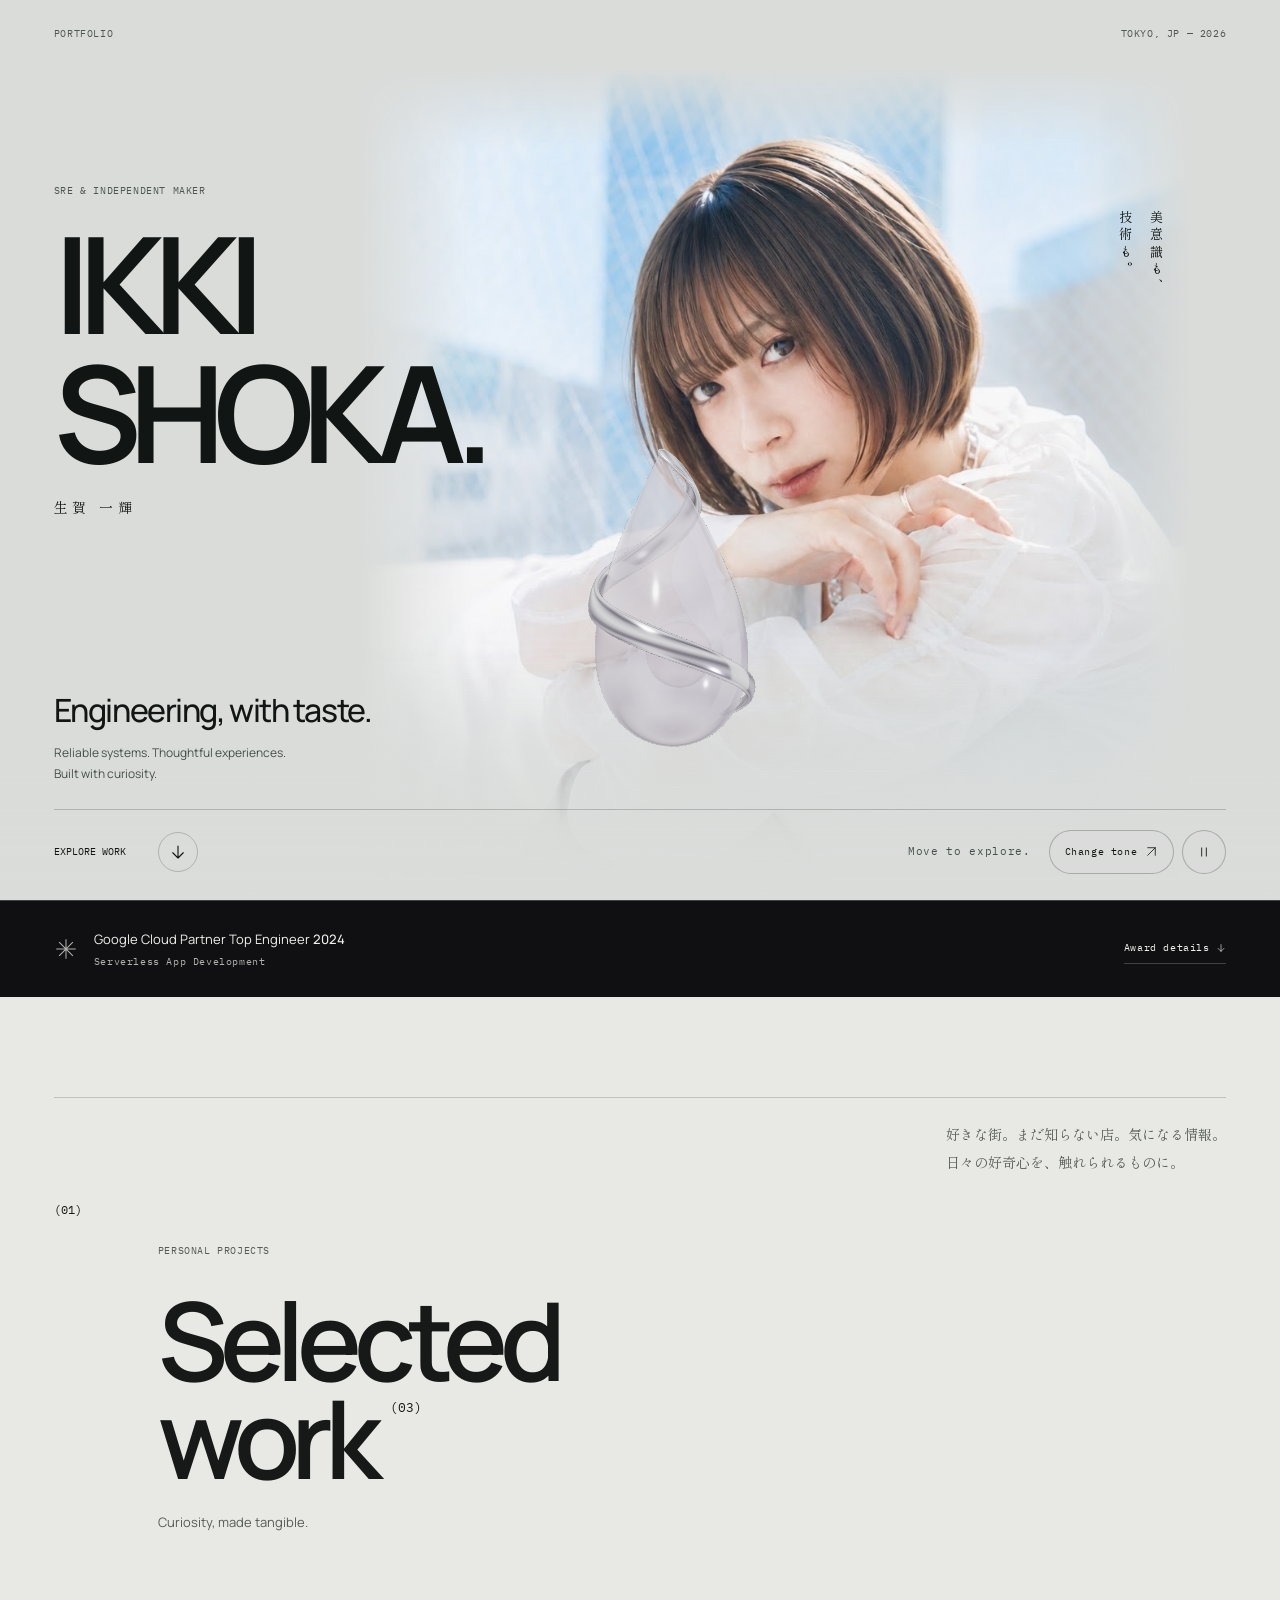
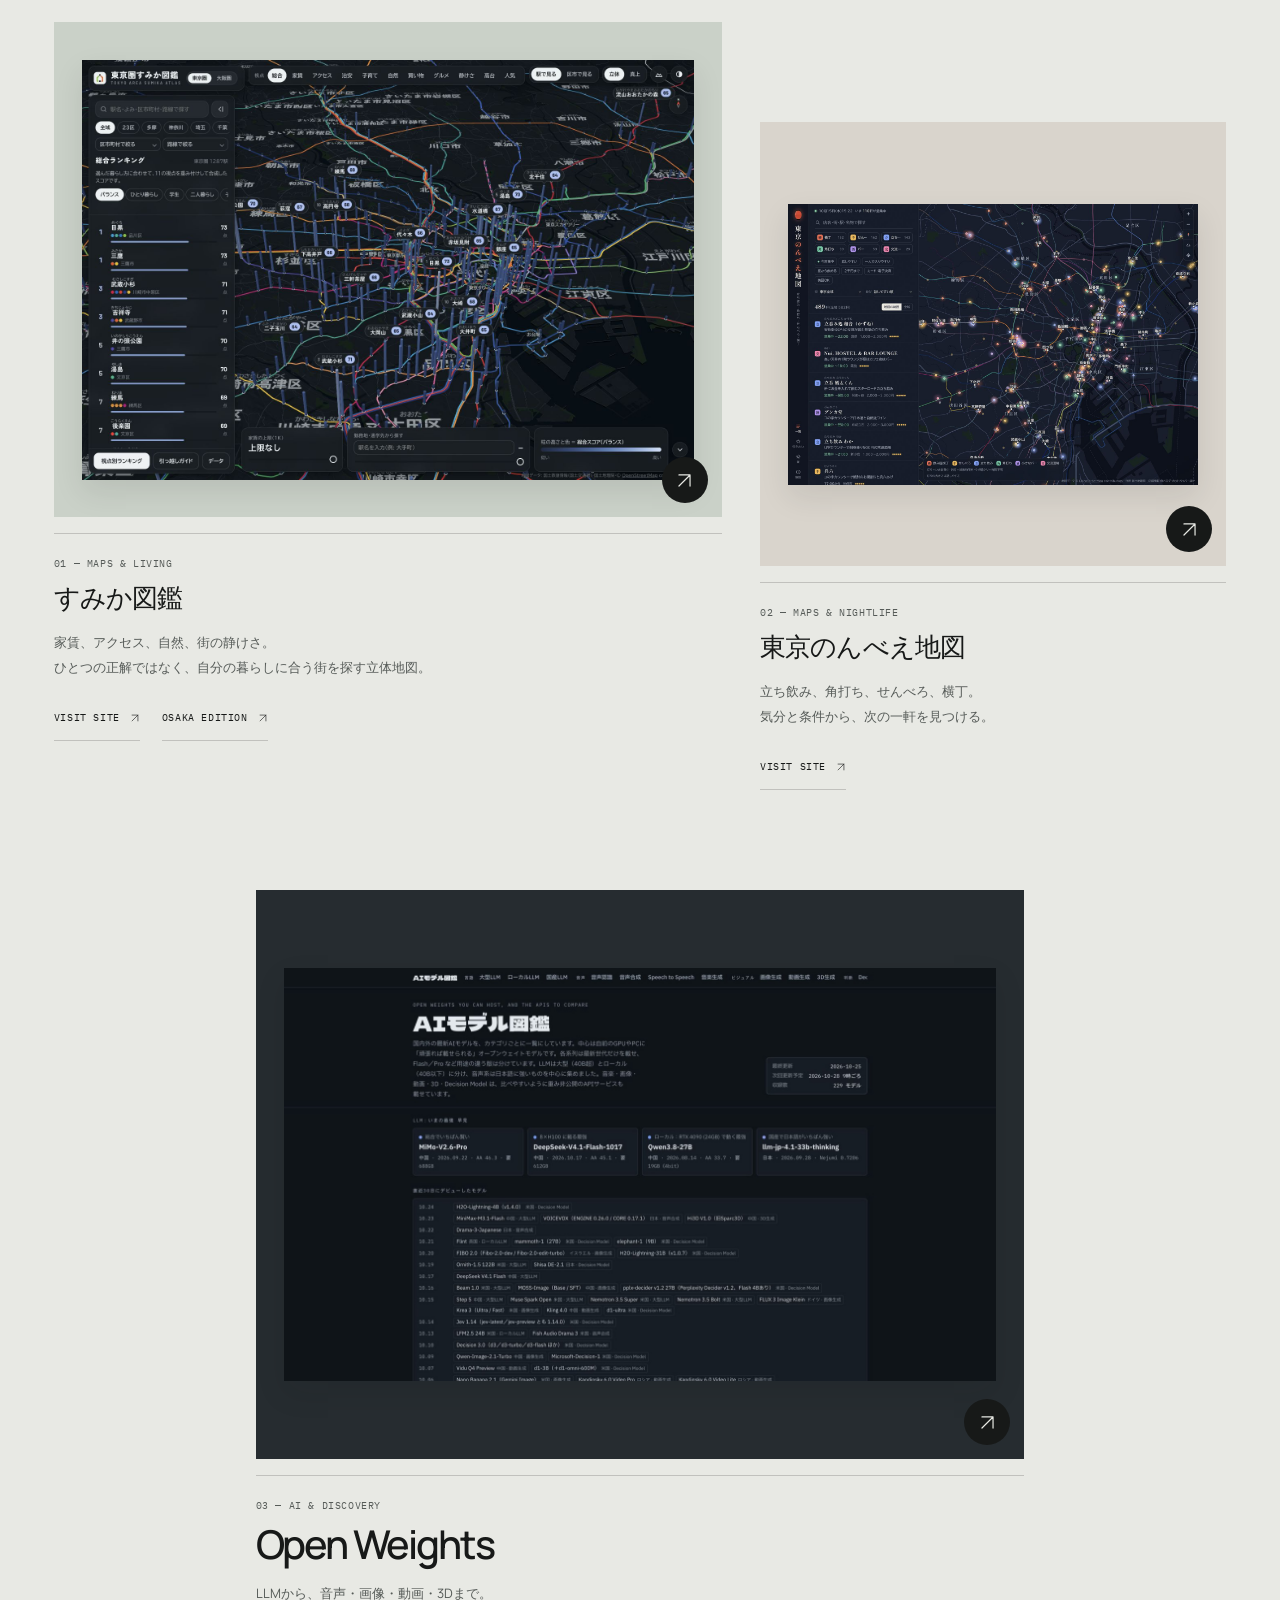
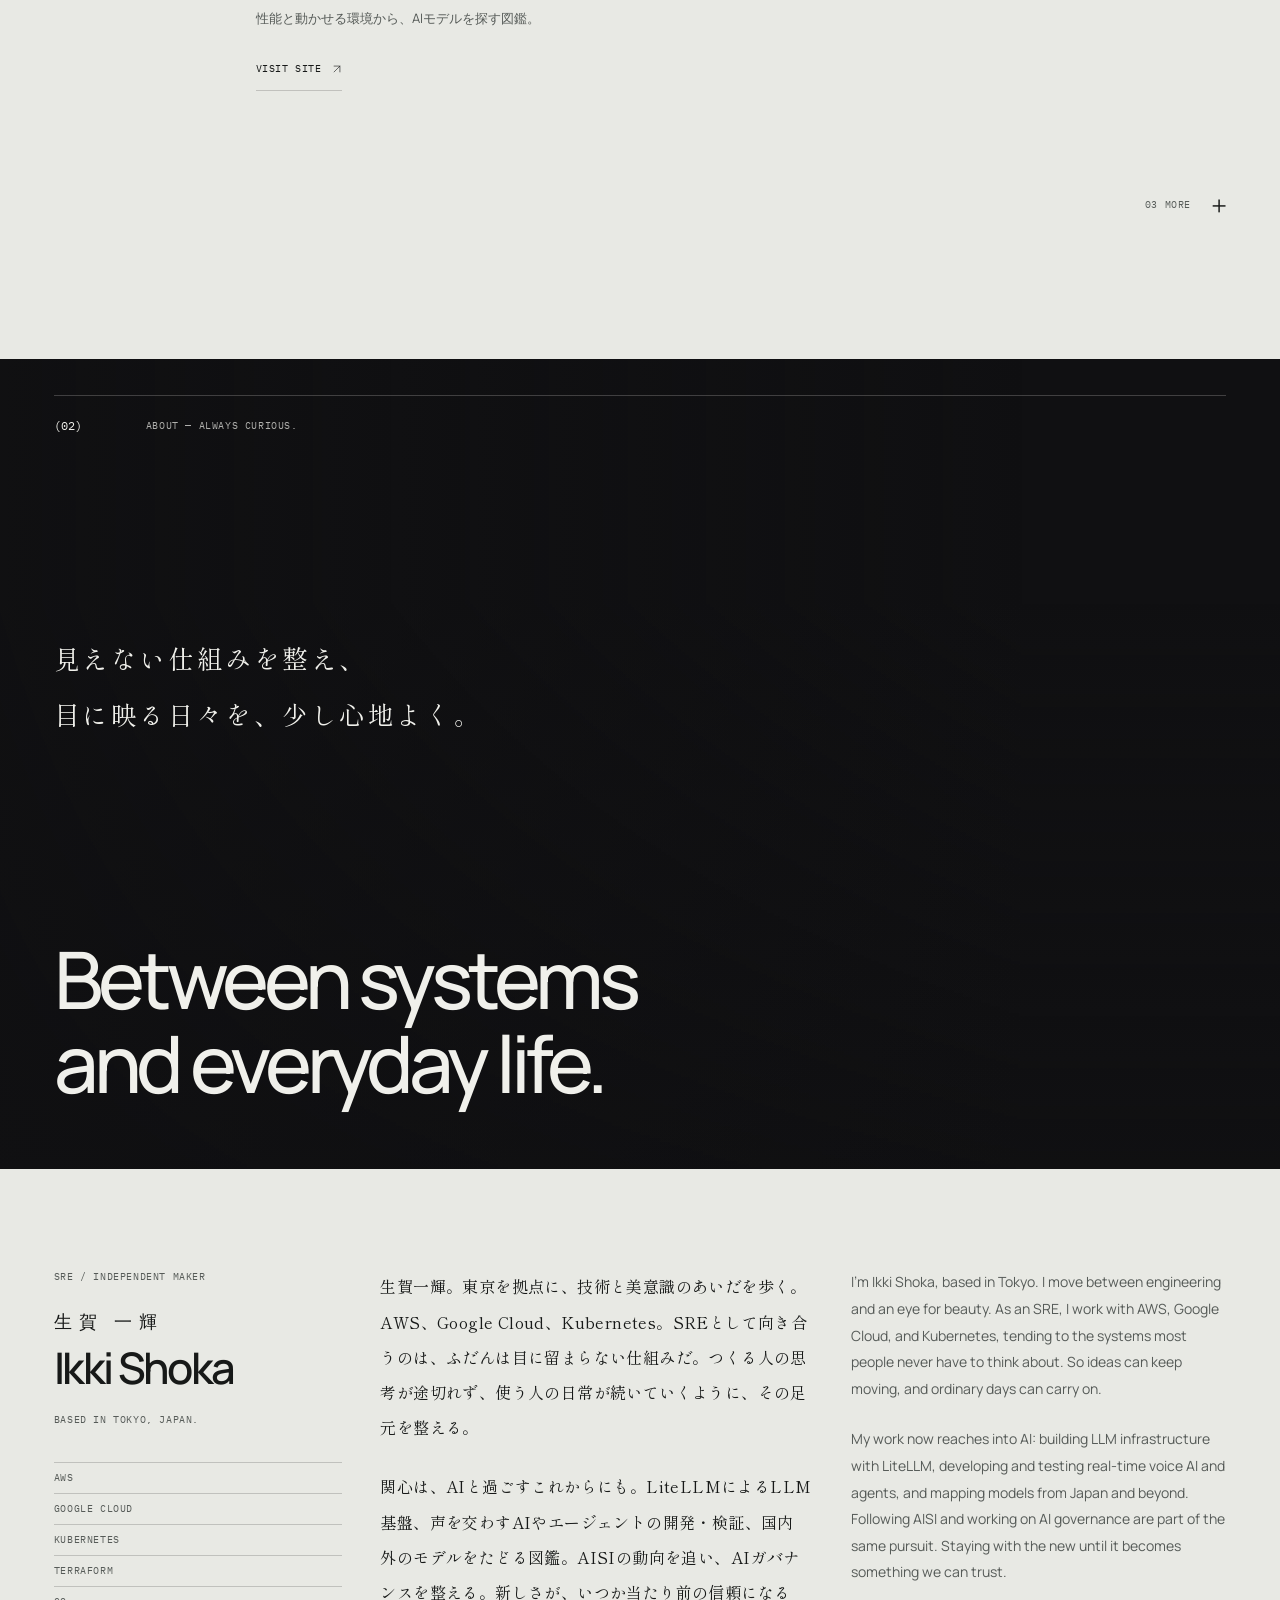
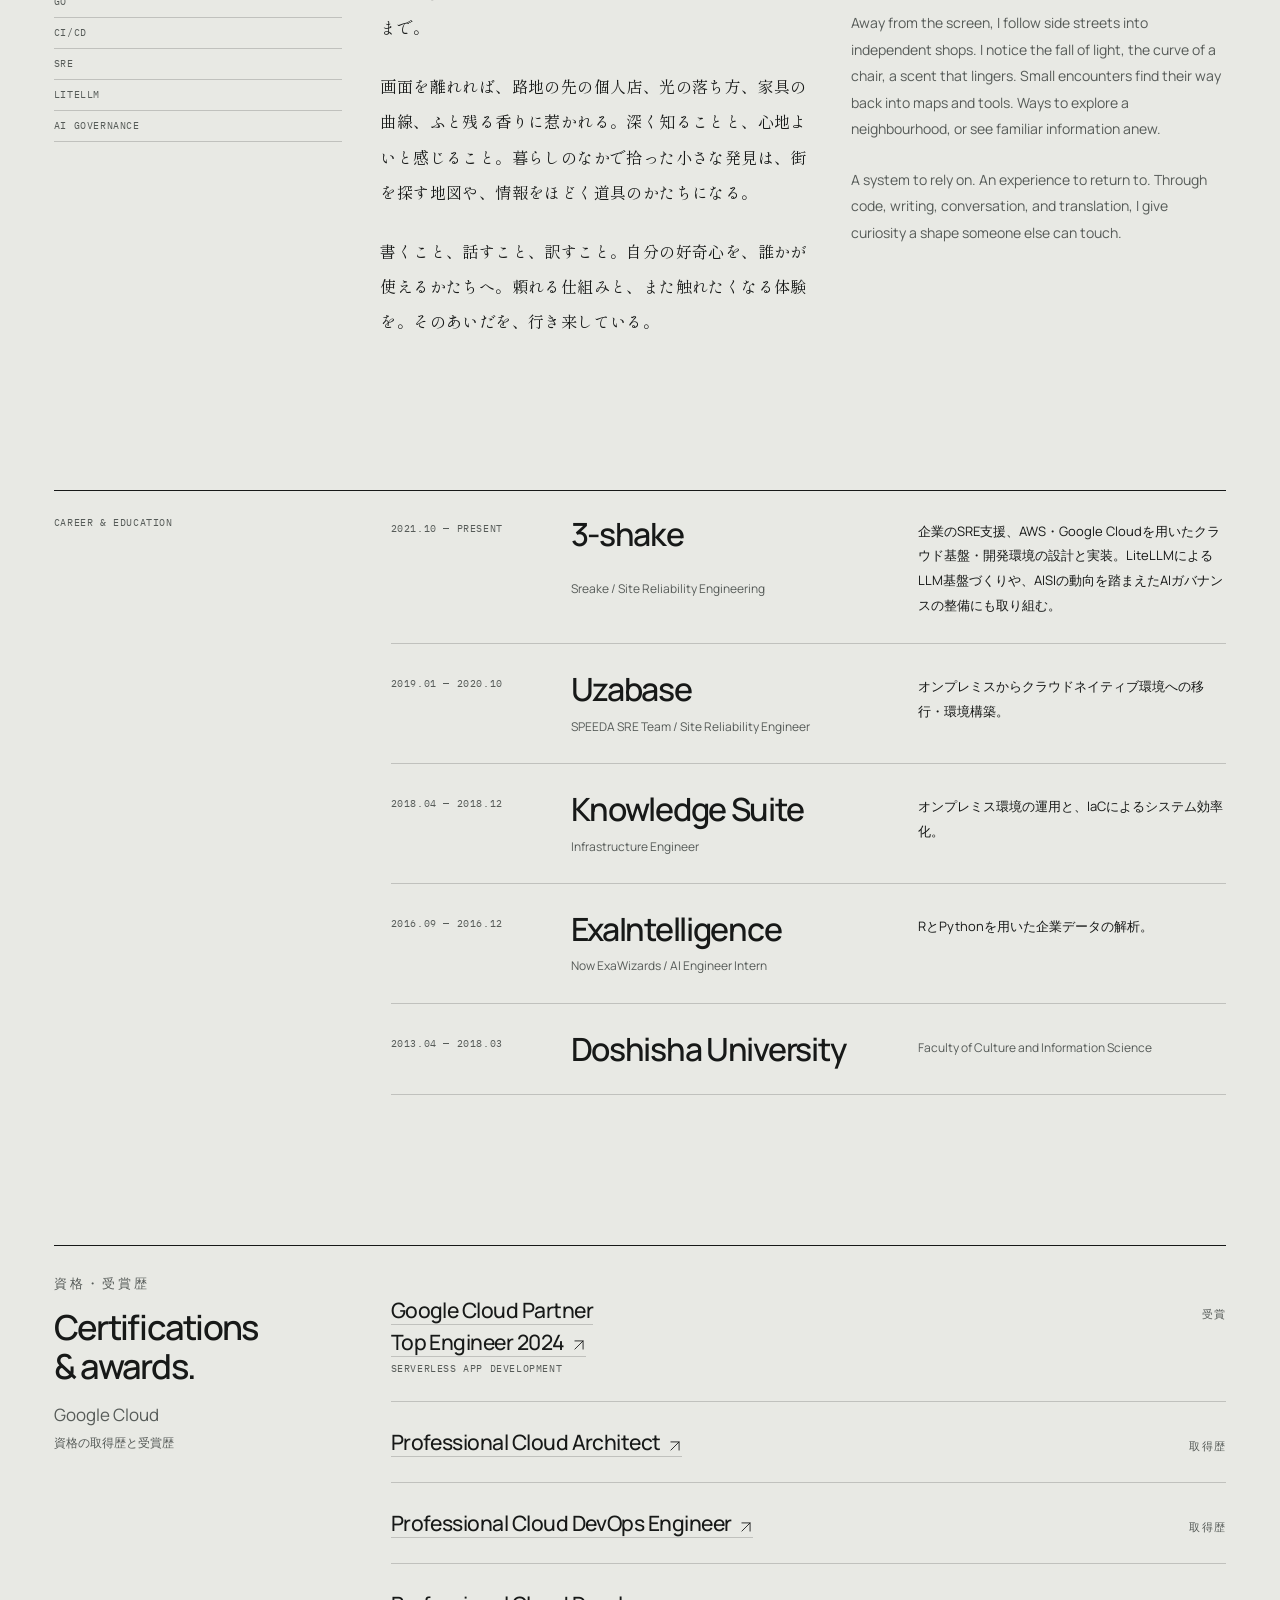
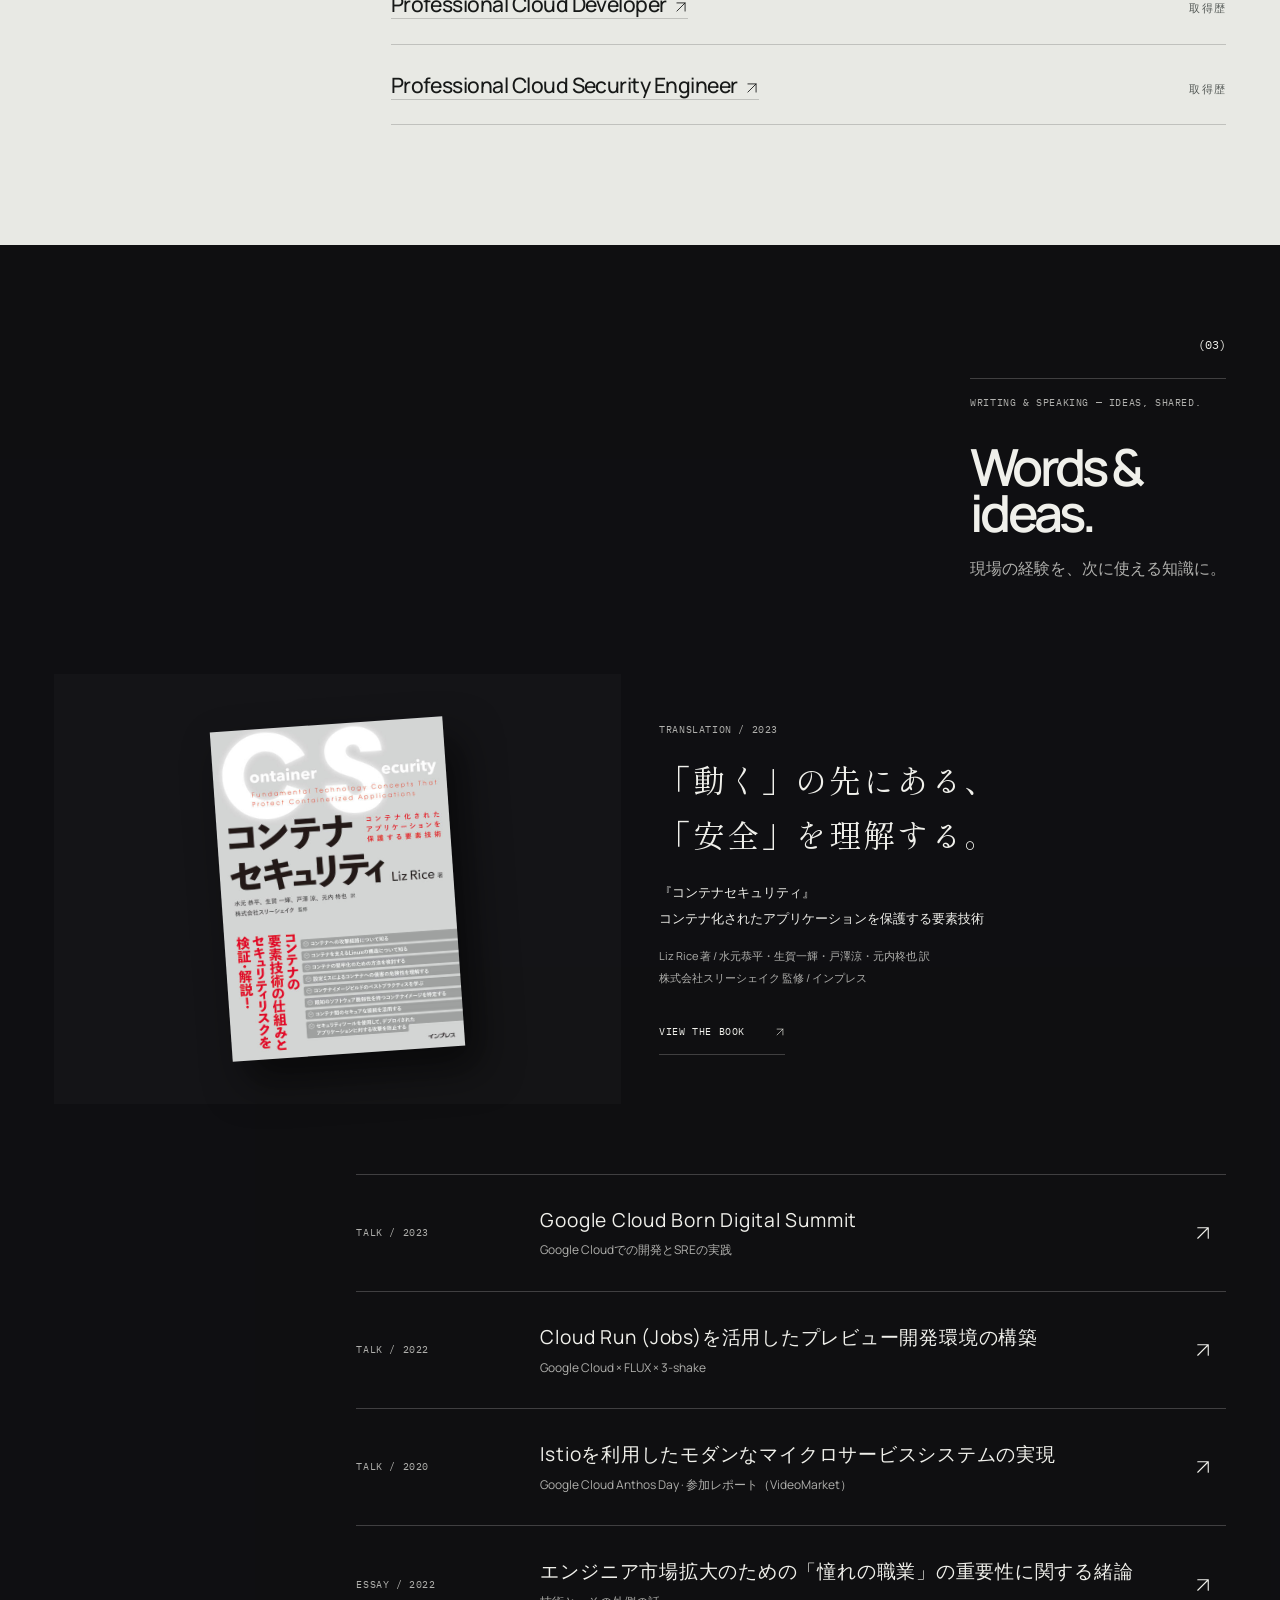
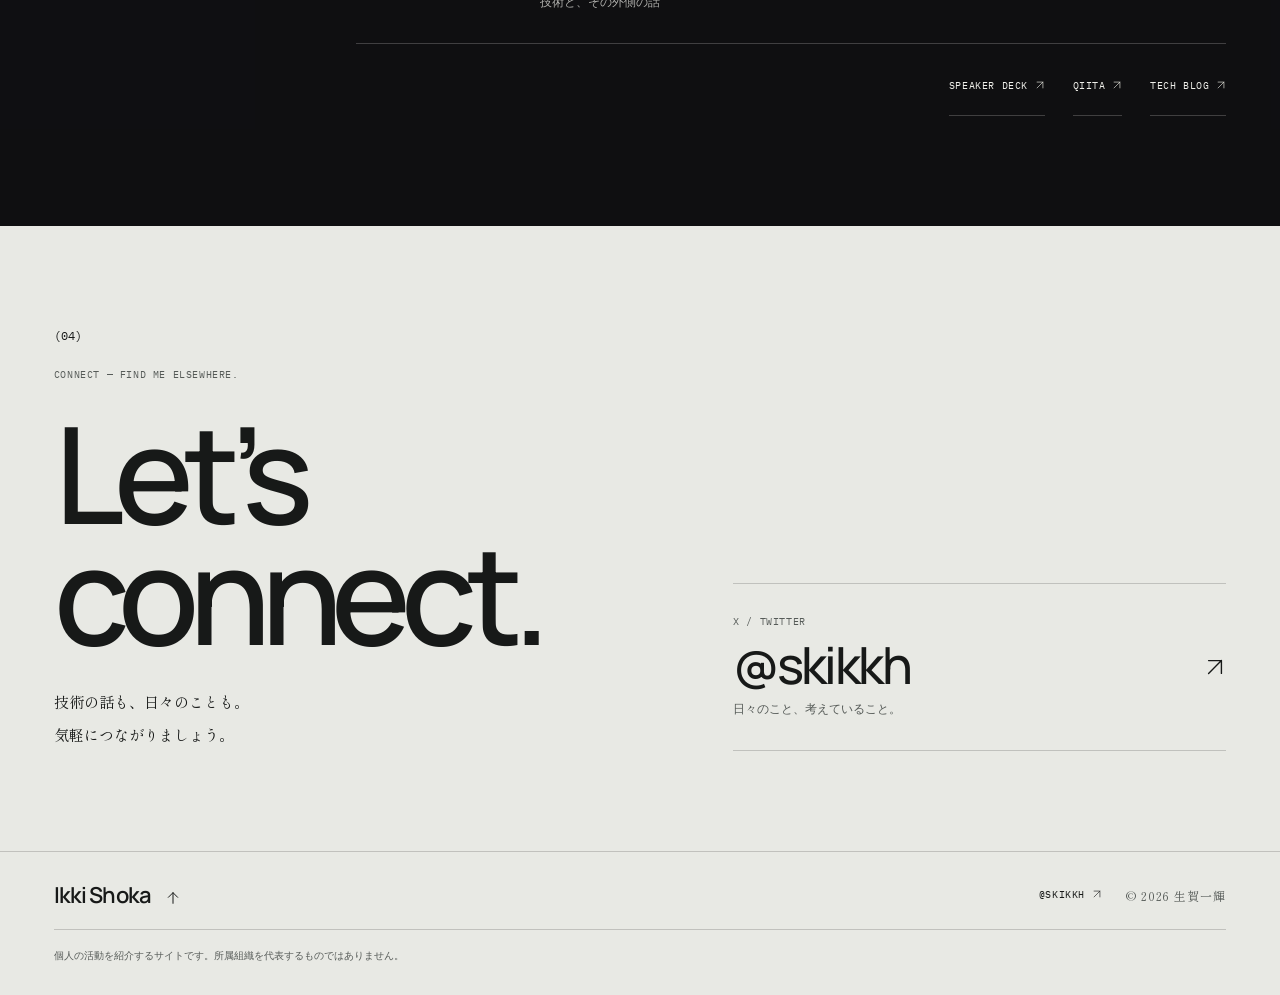
==== index.html @ d127d6c8 "Refine the bilingual profile with more poetic copy" ====
<!doctype html>
<html lang="ja">
<head>
<meta charset="UTF-8"><meta name="viewport" content="width=device-width, initial-scale=1">
<meta name="theme-color" content="#dadcda">
<title>生賀一輝 — Ikki Shoka | SRE・クラウド・個人開発</title>
<meta name="description" content="生賀一輝の個人サイト。SRE・AWS・Google Cloud・Kubernetesを軸に、クラウド・AI基盤と使い続けられる仕組みをつくる。経歴、個人開発、登壇、翻訳・執筆を紹介。">
<link rel="canonical" href="https://skikkh.github.io/">
<meta property="og:type" content="website"><meta property="og:locale" content="ja_JP"><meta property="og:title" content="生賀一輝 — Ikki Shoka"><meta property="og:description" content="美意識も、技術も。生賀一輝の仕事と個人開発。"><meta property="og:url" content="https://skikkh.github.io/"><meta property="og:image" content="https://skikkh.github.io/assets/og.jpg"><meta name="twitter:card" content="summary_large_image">
<link rel="icon" type="image/svg+xml" href="/favicon.svg">
  <script type="module" crossorigin src="/assets/main-vV7oz1KB.js"></script>
  <link rel="modulepreload" crossorigin href="/assets/modulepreload-polyfill-P2Xu9kJm.js">
  <link rel="stylesheet" crossorigin href="/assets/main-BHblGu9i.css">
</head>
<body id="top">
<div class="sculpture" id="sculpture" aria-hidden="true">
<div id="back-art"></div>
</div>
<div class="scroll-progress" aria-hidden="true"></div>
<a class="skip" href="#main">本文へ移動</a>
<main id="main">
<section class="hero" aria-labelledby="hero-title">
<picture class="hero-portrait"><img src="/assets/portrait-photo-20261101.jpg" alt="白い服をまとい、腕に顔を寄せた人物のポートレート" width="1024" height="1024" fetchpriority="high"></picture>
<div class="hero-art" id="hero-art" aria-hidden="true"></div>
<div class="hero-meta label" lang="en"><span>Portfolio</span><span>Tokyo, JP — 2026</span></div>
<div class="hero-name">
<p class="hero-role label" lang="en">SRE &amp; independent maker</p>
<h1 id="hero-title" lang="en"><span>Ikki</span><span>Shoka<span class="name-dot">.</span></span></h1>
<p class="hero-jpname">生賀 一輝</p>
</div>
<p class="hero-verse">美意識も、<br>技術も。</p>
<div class="hero-copy"><p class="hero-statement" lang="en">Engineering, with taste.</p><p class="intro" lang="en">Reliable systems. Thoughtful experiences.<br>Built with curiosity.</p></div>
<div class="hero-foot">
<a class="round-link label" href="#work"><span lang="en">Explore work</span><span class="round-arrow" aria-hidden="true"><svg class="ui-icon icon-down" viewBox="0 0 24 24" fill="none" stroke="currentColor" stroke-width="1.5" stroke-linecap="round" stroke-linejoin="round" aria-hidden="true" focusable="false"><path d="M12 4v16M5 13l7 7 7-7"/></svg></span></a>
<div class="scene-controls" lang="en"><span class="scene-hint" id="scene-hint">Move to explore.</span><div><button id="material" type="button" aria-pressed="false" disabled><span data-material-label>Change tone</span> <span aria-hidden="true"><svg class="ui-icon icon-external" viewBox="0 0 24 24" fill="none" stroke="currentColor" stroke-width="1.5" stroke-linecap="round" stroke-linejoin="round" aria-hidden="true" focusable="false"><path d="M5 19 19 5M5 5h14v14"/></svg></span></button><button id="motion" type="button" aria-label="Pause animation" aria-pressed="false" disabled><svg class="ui-icon icon-pause" viewBox="0 0 24 24" fill="none" stroke="currentColor" stroke-width="1.5" stroke-linecap="round" stroke-linejoin="round" aria-hidden="true" focusable="false"><path d="M8 5v14M16 5v14"/></svg><svg class="ui-icon icon-play" viewBox="0 0 24 24" fill="none" stroke="currentColor" stroke-width="1.5" stroke-linecap="round" stroke-linejoin="round" aria-hidden="true" focusable="false"><path d="m8 5 11 7-11 7Z"/></svg></button></div></div>
</div>
</section>
<div class="credential hero-award"><svg class="credential-mark" viewBox="0 0 32 32" fill="none" stroke="currentColor" stroke-width="1.4" aria-hidden="true" focusable="false"><path d="M16 3v26M3 16h26M6.8 6.8l18.4 18.4M6.8 25.2 25.2 6.8"/></svg><span class="credential-copy" lang="en"><span>Google Cloud Partner Top Engineer <strong>2024</strong></span><small>Serverless App Development</small></span><a href="#certifications" aria-label="資格・受賞歴へ移動" lang="en">Award details <span aria-hidden="true"><svg class="ui-icon icon-down" viewBox="0 0 24 24" fill="none" stroke="currentColor" stroke-width="1.5" stroke-linecap="round" stroke-linejoin="round" aria-hidden="true" focusable="false"><path d="M12 4v16M5 13l7 7 7-7"/></svg></span></a></div>
<section class="work" id="work" aria-labelledby="work-title">
<header class="chapter section-heading">
<p class="chapter-no" lang="en" aria-hidden="true">01</p>
<div class="chapter-title"><p class="label" lang="en">Personal projects</p><h2 id="work-title" lang="en">Selected<br>work<span class="heading-count">(03)</span></h2><p class="chapter-en" lang="en">Curiosity, made tangible.</p></div>
<p class="chapter-jp">好きな街。まだ知らない店。気になる情報。<br>日々の好奇心を、触れられるものに。</p>
</header>
<div class="work-collection work-selected">
<article class="project project-main">
<a class="project-visual sumika" href="https://skikkh.github.io/tokyo-sumika/" target="_blank" rel="noopener noreferrer" aria-label="東京圏すみか図鑑を開く（新しいタブ）"><img src="/assets/sumika.jpg" alt="東京圏すみか図鑑の実画面。駅ごとの特徴を立体地図とランキングで表示" width="1506" height="1034" loading="lazy"><span class="visit-circle" aria-hidden="true"><svg class="ui-icon icon-external" viewBox="0 0 24 24" fill="none" stroke="currentColor" stroke-width="1.5" stroke-linecap="round" stroke-linejoin="round" aria-hidden="true" focusable="false"><path d="M5 19 19 5M5 5h14v14"/></svg></span></a>
<div class="project-info"><p class="project-number label" lang="en">01 — Maps &amp; living</p><h3>すみか図鑑</h3><p>家賃、アクセス、自然、街の静けさ。<br>ひとつの正解ではなく、自分の暮らしに合う街を探す立体地図。</p><div class="project-links label" lang="en"><a href="https://skikkh.github.io/tokyo-sumika/" target="_blank" rel="noopener noreferrer" aria-label="東京圏すみか図鑑を開く（新しいタブ）">Visit site <svg class="ui-icon icon-external" viewBox="0 0 24 24" fill="none" stroke="currentColor" stroke-width="1.5" stroke-linecap="round" stroke-linejoin="round" aria-hidden="true" focusable="false"><path d="M5 19 19 5M5 5h14v14"/></svg></a><a href="https://skikkh.github.io/tokyo-sumika/osaka/" target="_blank" rel="noopener noreferrer" aria-label="大阪圏すみか図鑑を開く（新しいタブ）">Osaka edition <svg class="ui-icon icon-external" viewBox="0 0 24 24" fill="none" stroke="currentColor" stroke-width="1.5" stroke-linecap="round" stroke-linejoin="round" aria-hidden="true" focusable="false"><path d="M5 19 19 5M5 5h14v14"/></svg></a></div></div>
</article>
<article class="project project-nonbei"><a class="project-visual nonbei" href="https://skikkh.github.io/nonbei/" target="_blank" rel="noopener noreferrer" aria-label="東京のんべえ地図を開く（新しいタブ）"><img src="/assets/nonbei.jpg" alt="東京のんべえ地図の実画面。立ち飲みや横丁を地図から探索" width="1506" height="1034" loading="lazy"><span class="visit-circle" aria-hidden="true"><svg class="ui-icon icon-external" viewBox="0 0 24 24" fill="none" stroke="currentColor" stroke-width="1.5" stroke-linecap="round" stroke-linejoin="round" aria-hidden="true" focusable="false"><path d="M5 19 19 5M5 5h14v14"/></svg></span></a><div class="project-info"><p class="project-number label" lang="en">02 — Maps &amp; nightlife</p><h3>東京のんべえ地図</h3><p>立ち飲み、角打ち、せんべろ、横丁。<br>気分と条件から、次の一軒を見つける。</p><div class="project-links label" lang="en"><a href="https://skikkh.github.io/nonbei/" target="_blank" rel="noopener noreferrer" aria-label="東京のんべえ地図を開く（新しいタブ）">Visit site <svg class="ui-icon icon-external" viewBox="0 0 24 24" fill="none" stroke="currentColor" stroke-width="1.5" stroke-linecap="round" stroke-linejoin="round" aria-hidden="true" focusable="false"><path d="M5 19 19 5M5 5h14v14"/></svg></a></div></div></article>
<article class="project project-open-weights" id="work-open-weights">
<a class="project-visual" href="https://skikkh.github.io/open-weights/" target="_blank" rel="noopener noreferrer" aria-label="Open Weightsを開く（新しいタブ）"><img src="/assets/open-weights.jpg" alt="AIモデル図鑑の実画面。用途別のモデルと動作環境を比較" width="1440" height="834" loading="lazy" decoding="async"><span class="visit-circle" aria-hidden="true"><svg class="ui-icon icon-external" viewBox="0 0 24 24" fill="none" stroke="currentColor" stroke-width="1.5" stroke-linecap="round" stroke-linejoin="round" aria-hidden="true" focusable="false"><path d="M5 19 19 5M5 5h14v14"/></svg></span></a>
<div class="project-info"><p class="project-number label" lang="en">03 — AI &amp; discovery</p><h3 lang="en">Open Weights</h3><p>LLMから、音声・画像・動画・3Dまで。<br>性能と動かせる環境から、AIモデルを探す図鑑。</p><div class="project-links label" lang="en"><a href="https://skikkh.github.io/open-weights/" target="_blank" rel="noopener noreferrer" aria-label="Open Weightsを開く（新しいタブ）">Visit site <svg class="ui-icon icon-external" viewBox="0 0 24 24" fill="none" stroke="currentColor" stroke-width="1.5" stroke-linecap="round" stroke-linejoin="round" aria-hidden="true" focusable="false"><path d="M5 19 19 5M5 5h14v14"/></svg></a></div></div>
</article>
</div>
<details class="work-more"><summary lang="en" aria-label="ほかの作品3件"><span class="label">03 more</span><span class="work-more-icon" aria-hidden="true">+</span></summary><div class="work-collection work-archive">
<article class="project project-security"><a class="project-visual security" href="https://skikkh.github.io/jp-security-announcement/" target="_blank" rel="noopener noreferrer" aria-label="情報漏えい対策ガイドを開く（新しいタブ）"><img src="/assets/security.jpg" alt="国内のセキュリティ公表情報を整理したサイトの実画面" width="1506" height="1034" loading="lazy"><span class="visit-circle" aria-hidden="true"><svg class="ui-icon icon-external" viewBox="0 0 24 24" fill="none" stroke="currentColor" stroke-width="1.5" stroke-linecap="round" stroke-linejoin="round" aria-hidden="true" focusable="false"><path d="M5 19 19 5M5 5h14v14"/></svg></span></a><div class="project-info"><p class="project-number label" lang="en">04 — Information &amp; security</p><h3>情報漏えい対策ガイド</h3><p>企業の公表情報をたどり、状況を整理する。<br>自分に関係する情報と、次の行動の手がかりを。</p><div class="project-links label" lang="en"><a href="https://skikkh.github.io/jp-security-announcement/" target="_blank" rel="noopener noreferrer" aria-label="情報漏えい対策ガイドを開く（新しいタブ）">Visit site <svg class="ui-icon icon-external" viewBox="0 0 24 24" fill="none" stroke="currentColor" stroke-width="1.5" stroke-linecap="round" stroke-linejoin="round" aria-hidden="true" focusable="false"><path d="M5 19 19 5M5 5h14v14"/></svg></a></div></div></article>
<article class="project project-profia" id="work-profia">
<a class="project-visual" href="https://profia.jp/" target="_blank" rel="noopener noreferrer" aria-label="Profiaを開く（新しいタブ）"><img src="/assets/profia.jpg" alt="Profiaの実画面。AIプロフィール写真の比較イメージとサービス紹介" width="1440" height="790" loading="lazy" decoding="async"><span class="visit-circle" aria-hidden="true"><svg class="ui-icon icon-external" viewBox="0 0 24 24" fill="none" stroke="currentColor" stroke-width="1.5" stroke-linecap="round" stroke-linejoin="round" aria-hidden="true" focusable="false"><path d="M5 19 19 5M5 5h14v14"/></svg></span></a>
<div class="project-info"><p class="project-number label" lang="en">05 — AI &amp; portraiture</p><h3 lang="en">Profia</h3><p>自撮りから、仕事のためのプロフィール写真へ。<br>用途に合わせた光と構図で、自分を伝える一枚を。</p><div class="project-links label" lang="en"><a href="https://profia.jp/" target="_blank" rel="noopener noreferrer" aria-label="Profiaを開く（新しいタブ）">Visit site <svg class="ui-icon icon-external" viewBox="0 0 24 24" fill="none" stroke="currentColor" stroke-width="1.5" stroke-linecap="round" stroke-linejoin="round" aria-hidden="true" focusable="false"><path d="M5 19 19 5M5 5h14v14"/></svg></a></div></div>
</article>
<article class="project project-kikkake" id="work-kikkake">
<a class="project-visual" href="https://kikkake.app/" target="_blank" rel="noopener noreferrer" aria-label="Kikkakeを開く（新しいタブ）"><img src="/assets/kikkake.jpg" alt="Kikkakeの実画面。自撮りと自然な他撮り風の写真サンプル" width="1440" height="790" loading="lazy" decoding="async"><span class="visit-circle" aria-hidden="true"><svg class="ui-icon icon-external" viewBox="0 0 24 24" fill="none" stroke="currentColor" stroke-width="1.5" stroke-linecap="round" stroke-linejoin="round" aria-hidden="true" focusable="false"><path d="M5 19 19 5M5 5h14v14"/></svg></span></a>
<div class="project-info"><p class="project-number label" lang="en">06 — AI &amp; connection</p><h3 lang="en">Kikkake</h3><p>マッチング・婚活のための、自然なプロフィール写真。<br>本人らしさを大切に、出会いのきっかけをつくる。</p><div class="project-links label" lang="en"><a href="https://kikkake.app/" target="_blank" rel="noopener noreferrer" aria-label="Kikkakeを開く（新しいタブ）">Visit site <svg class="ui-icon icon-external" viewBox="0 0 24 24" fill="none" stroke="currentColor" stroke-width="1.5" stroke-linecap="round" stroke-linejoin="round" aria-hidden="true" focusable="false"><path d="M5 19 19 5M5 5h14v14"/></svg></a></div></div>
</article>
</div></details>
</section>
<section class="about" id="about" aria-labelledby="about-title">
<header class="about-opening">
<div class="chapter-mark"><p class="chapter-no" lang="en" aria-hidden="true">02</p><p class="label" lang="en">About — Always curious.</p></div>
<h2 id="about-title" lang="en">Between systems<br>and everyday life.</h2>
<p class="about-lead">見えない仕組みを整え、<br>目に映る日々を、少し心地よく。</p>
</header>
<div class="about-sheet">
<div class="about-grid">
<div class="about-signature">
<p class="profile-eyebrow label" lang="en">SRE / Independent maker</p>
<div class="nameplate"><strong>生賀 一輝</strong><span lang="en">Ikki Shoka</span></div>
<p class="about-caption label" lang="en">Based in Tokyo, Japan.</p>
<ul class="expertise label" lang="en"><li>AWS</li><li>Google Cloud</li><li>Kubernetes</li><li>Terraform</li><li>Go</li><li>CI/CD</li><li>SRE</li><li>LiteLLM</li><li>AI Governance</li></ul>
</div>
<div class="profile-jp" lang="ja"><p>生賀一輝。東京を拠点に、技術と美意識のあいだを歩く。AWS、Google Cloud、Kubernetes。SREとして向き合うのは、ふだんは目に留まらない仕組みだ。つくる人の思考が途切れず、使う人の日常が続いていくように、その足元を整える。</p><p>関心は、AIと過ごすこれからにも。LiteLLMによるLLM基盤、声を交わすAIやエージェントの開発・検証、国内外のモデルをたどる図鑑。AISIの動向を追い、AIガバナンスを整える。新しさが、いつか当たり前の信頼になるまで。</p><p>画面を離れれば、路地の先の個人店、光の落ち方、家具の曲線、ふと残る香りに惹かれる。深く知ることと、心地よいと感じること。暮らしのなかで拾った小さな発見は、街を探す地図や、情報をほどく道具のかたちになる。</p><p>書くこと、話すこと、訳すこと。自分の好奇心を、誰かが使えるかたちへ。頼れる仕組みと、また触れたくなる体験を。そのあいだを、行き来している。</p></div>
<div class="profile-en" lang="en"><p>I’m Ikki Shoka, based in Tokyo. I move between engineering and an eye for beauty. As an SRE, I work with AWS, Google Cloud, and Kubernetes, tending to the systems most people never have to think about. So ideas can keep moving, and ordinary days can carry on.</p><p>My work now reaches into AI: building LLM infrastructure with LiteLLM, developing and testing real-time voice AI and agents, and mapping models from Japan and beyond. Following AISI and working on AI governance are part of the same pursuit. Staying with the new until it becomes something we can trust.</p><p>Away from the screen, I follow side streets into independent shops. I notice the fall of light, the curve of a chair, a scent that lingers. Small encounters find their way back into maps and tools. Ways to explore a neighbourhood, or see familiar information anew.</p><p>A system to rely on. An experience to return to. Through code, writing, conversation, and translation, I give curiosity a shape someone else can touch.</p></div>
</div>
<div class="career"><p class="career-label label" lang="en">Career &amp; education</p><ol>
<li><span class="career-date label" lang="en">2021.10 — Present</span><div><h3 lang="en">3-shake</h3><p lang="en">Sreake / Site Reliability Engineering</p><span>企業のSRE支援、AWS・Google Cloudを用いたクラウド基盤・開発環境の設計と実装。LiteLLMによるLLM基盤づくりや、AISIの動向を踏まえたAIガバナンスの整備にも取り組む。</span></div></li>
<li><span class="career-date label" lang="en">2019.01 — 2020.10</span><div><h3 lang="en">Uzabase</h3><p lang="en">SPEEDA SRE Team / Site Reliability Engineer</p><span>オンプレミスからクラウドネイティブ環境への移行・環境構築。</span></div></li>
<li><span class="career-date label" lang="en">2018.04 — 2018.12</span><div><h3 lang="en">Knowledge Suite</h3><p lang="en">Infrastructure Engineer</p><span>オンプレミス環境の運用と、IaCによるシステム効率化。</span></div></li>
<li><span class="career-date label" lang="en">2016.09 — 2016.12</span><div><h3 lang="en">ExaIntelligence</h3><p lang="en">Now ExaWizards / AI Engineer Intern</p><span>RとPythonを用いた企業データの解析。</span></div></li>
<li><span class="career-date label" lang="en">2013.04 — 2018.03</span><div><h3 lang="en">Doshisha University</h3><p lang="en">Faculty of Culture and Information Science</p></div></li>
</ol></div>
<div class="certifications" id="certifications" aria-labelledby="certifications-title">
<div class="certifications-intro"><p class="certifications-label">資格・受賞歴</p><h3 id="certifications-title" lang="en">Certifications<br>&amp; awards.</h3><p><span lang="en">Google Cloud</span><br>資格の取得歴と受賞歴</p></div>
<ul class="certification-list">
<li class="certification-award"><div><h4 lang="en"><a href="https://cloud.google.com/blog/ja/topics/partners/partner-top-engineer-2024-award-winners" target="_blank" rel="noopener noreferrer">Google Cloud Partner<br>Top Engineer 2024 <svg class="ui-icon icon-external" viewBox="0 0 24 24" fill="none" stroke="currentColor" stroke-width="1.5" stroke-linecap="round" stroke-linejoin="round" aria-hidden="true" focusable="false"><path d="M5 19 19 5M5 5h14v14"/></svg></a></h4><p lang="en">Serverless App Development</p></div><span>受賞</span></li>
<li><h4 lang="en"><a href="https://www.credential.net/profile/617859/wallet" target="_blank" rel="noopener noreferrer" aria-label="Professional Cloud Architectの取得証明一覧を開く（新しいタブ）">Professional Cloud Architect <svg class="ui-icon icon-external" viewBox="0 0 24 24" fill="none" stroke="currentColor" stroke-width="1.5" stroke-linecap="round" stroke-linejoin="round" aria-hidden="true" focusable="false"><path d="M5 19 19 5M5 5h14v14"/></svg></a></h4><span>取得歴</span></li>
<li><h4 lang="en"><a href="https://www.credential.net/profile/617859/wallet" target="_blank" rel="noopener noreferrer" aria-label="Professional Cloud DevOps Engineerの取得証明一覧を開く（新しいタブ）">Professional Cloud DevOps Engineer <svg class="ui-icon icon-external" viewBox="0 0 24 24" fill="none" stroke="currentColor" stroke-width="1.5" stroke-linecap="round" stroke-linejoin="round" aria-hidden="true" focusable="false"><path d="M5 19 19 5M5 5h14v14"/></svg></a></h4><span>取得歴</span></li>
<li><h4 lang="en"><a href="https://www.credential.net/profile/617859/wallet" target="_blank" rel="noopener noreferrer" aria-label="Professional Cloud Developerの取得証明一覧を開く（新しいタブ）">Professional Cloud Developer <svg class="ui-icon icon-external" viewBox="0 0 24 24" fill="none" stroke="currentColor" stroke-width="1.5" stroke-linecap="round" stroke-linejoin="round" aria-hidden="true" focusable="false"><path d="M5 19 19 5M5 5h14v14"/></svg></a></h4><span>取得歴</span></li>
<li><h4 lang="en"><a href="https://www.credential.net/profile/617859/wallet" target="_blank" rel="noopener noreferrer" aria-label="Professional Cloud Security Engineerの取得証明一覧を開く（新しいタブ）">Professional Cloud Security Engineer <svg class="ui-icon icon-external" viewBox="0 0 24 24" fill="none" stroke="currentColor" stroke-width="1.5" stroke-linecap="round" stroke-linejoin="round" aria-hidden="true" focusable="false"><path d="M5 19 19 5M5 5h14v14"/></svg></a></h4><span>取得歴</span></li>
</ul>
</div>
</div>
</section>
<section class="notes" id="notes" aria-labelledby="notes-title">
<header class="chapter section-heading">
<p class="chapter-no" lang="en" aria-hidden="true">03</p>
<div class="chapter-title"><p class="label" lang="en">Writing &amp; speaking — Ideas, shared.</p><h2 id="notes-title" lang="en">Words &amp;<br>ideas.</h2><p class="chapter-jp">現場の経験を、次に使える知識に。</p></div>
</header>
<a class="publication" href="https://book.impress.co.jp/books/1122101051" target="_blank" rel="noopener noreferrer"><div class="book-art"><img class="real-book" src="/assets/container-security.jpg" alt="翻訳書籍『コンテナセキュリティ』の表紙" width="520" height="738" loading="lazy"></div><div class="publication-copy"><p class="project-number label" lang="en">Translation / 2023</p><h3>「動く」の先にある、<br>「安全」を理解する。</h3><p>『コンテナセキュリティ』<br>コンテナ化されたアプリケーションを保護する要素技術</p><p class="publication-note">Liz Rice 著 / 水元恭平・生賀一輝・戸澤涼・元内柊也 訳<br>株式会社スリーシェイク 監修 / インプレス</p><span class="text-link label" lang="en">View the book <span aria-hidden="true"><svg class="ui-icon icon-external" viewBox="0 0 24 24" fill="none" stroke="currentColor" stroke-width="1.5" stroke-linecap="round" stroke-linejoin="round" aria-hidden="true" focusable="false"><path d="M5 19 19 5M5 5h14v14"/></svg></span></span></div></a>
<div class="writing-list">
<a href="https://lp.cloudplatformonline.com/rs/808-GJW-314/images/Session6_Google%20CloudBornDigitalSummit2023.pdf" target="_blank" rel="noopener noreferrer"><span class="writing-kind label" lang="en">Talk / 2023</span><div><h3>Google Cloud Born Digital Summit</h3><p>Google Cloudでの開発とSREの実践</p></div><span aria-hidden="true"><svg class="ui-icon icon-external" viewBox="0 0 24 24" fill="none" stroke="currentColor" stroke-width="1.5" stroke-linecap="round" stroke-linejoin="round" aria-hidden="true" focusable="false"><path d="M5 19 19 5M5 5h14v14"/></svg></span></a>
<a href="https://speakerdeck.com/ichigism/cloud-run-jobs-wohuo-yong-sita-marutipurunapurebiyukai-fa-huan-jing-nogou-zhu" target="_blank" rel="noopener noreferrer"><span class="writing-kind label" lang="en">Talk / 2022</span><div><h3>Cloud Run (Jobs)を活用した<br class="mobile-break">プレビュー開発環境の構築</h3><p>Google Cloud × FLUX × 3-shake</p></div><span aria-hidden="true"><svg class="ui-icon icon-external" viewBox="0 0 24 24" fill="none" stroke="currentColor" stroke-width="1.5" stroke-linecap="round" stroke-linejoin="round" aria-hidden="true" focusable="false"><path d="M5 19 19 5M5 5h14v14"/></svg></span></a>
<a href="https://creators.videomarket.co.jp/entry/2020/02/13/153724" target="_blank" rel="noopener noreferrer" aria-label="2020年の登壇に関する参加レポートを読む（VideoMarket・新しいタブ）"><span class="writing-kind label" lang="en">Talk / 2020</span><div><h3>Istioを利用したモダンな<br class="mobile-break">マイクロサービスシステムの実現</h3><p>Google Cloud Anthos Day · 参加レポート（VideoMarket）</p></div><span aria-hidden="true"><svg class="ui-icon icon-external" viewBox="0 0 24 24" fill="none" stroke="currentColor" stroke-width="1.5" stroke-linecap="round" stroke-linejoin="round" aria-hidden="true" focusable="false"><path d="M5 19 19 5M5 5h14v14"/></svg></span></a>
<a href="https://qiita.com/skikkh/items/21c270c7ff7a942dc5f7" target="_blank" rel="noopener noreferrer"><span class="writing-kind label" lang="en">Essay / 2022</span><div><h3>エンジニア市場拡大のための<br class="mobile-break">「憧れの職業」の重要性に関する緒論</h3><p>技術と、その外側の話</p></div><span aria-hidden="true"><svg class="ui-icon icon-external" viewBox="0 0 24 24" fill="none" stroke="currentColor" stroke-width="1.5" stroke-linecap="round" stroke-linejoin="round" aria-hidden="true" focusable="false"><path d="M5 19 19 5M5 5h14v14"/></svg></span></a>
</div>
<div class="more-writing label" lang="en"><a href="https://speakerdeck.com/ichigism" target="_blank" rel="noopener noreferrer">Speaker Deck <svg class="ui-icon icon-external" viewBox="0 0 24 24" fill="none" stroke="currentColor" stroke-width="1.5" stroke-linecap="round" stroke-linejoin="round" aria-hidden="true" focusable="false"><path d="M5 19 19 5M5 5h14v14"/></svg></a><a href="https://qiita.com/skikkh" target="_blank" rel="noopener noreferrer">Qiita <svg class="ui-icon icon-external" viewBox="0 0 24 24" fill="none" stroke="currentColor" stroke-width="1.5" stroke-linecap="round" stroke-linejoin="round" aria-hidden="true" focusable="false"><path d="M5 19 19 5M5 5h14v14"/></svg></a><a href="https://blog.3-shake.com/members/skikkh" target="_blank" rel="noopener noreferrer">Tech blog <svg class="ui-icon icon-external" viewBox="0 0 24 24" fill="none" stroke="currentColor" stroke-width="1.5" stroke-linecap="round" stroke-linejoin="round" aria-hidden="true" focusable="false"><path d="M5 19 19 5M5 5h14v14"/></svg></a></div>
</section>
<section class="contact" id="contact" aria-labelledby="contact-title">
<div class="contact-layout"><div class="contact-intro"><p class="chapter-no" lang="en" aria-hidden="true">04</p><p class="label" lang="en">Connect — Find me elsewhere.</p><h2 id="contact-title" lang="en">Let’s<br>connect.</h2><p>技術の話も、日々のことも。<br>気軽につながりましょう。</p></div>
<div class="social-links">
<a class="social-link social-x" href="https://x.com/skikkh" target="_blank" rel="noopener noreferrer" aria-label="@skikkhのXプロフィールを開く（新しいタブ）"><span class="social-platform label" lang="en">X / Twitter</span><span class="social-name" lang="en">@skikkh</span><span class="social-description">日々のこと、考えていること。</span><span class="social-arrow" aria-hidden="true"><svg class="ui-icon icon-external" viewBox="0 0 24 24" fill="none" stroke="currentColor" stroke-width="1.5" stroke-linecap="round" stroke-linejoin="round" aria-hidden="true" focusable="false"><path d="M5 19 19 5M5 5h14v14"/></svg></span></a>
</div></div>
</section>
</main>
<footer><a class="footer-name" href="#top" lang="en">Ikki Shoka<span aria-hidden="true"> <svg class="ui-icon icon-up" viewBox="0 0 24 24" fill="none" stroke="currentColor" stroke-width="1.5" stroke-linecap="round" stroke-linejoin="round" aria-hidden="true" focusable="false"><path d="M12 20V4M5 11l7-7 7 7"/></svg></span></a><div class="label"><a href="https://x.com/skikkh" target="_blank" rel="noopener noreferrer">@skikkh <svg class="ui-icon icon-external" viewBox="0 0 24 24" fill="none" stroke="currentColor" stroke-width="1.5" stroke-linecap="round" stroke-linejoin="round" aria-hidden="true" focusable="false"><path d="M5 19 19 5M5 5h14v14"/></svg></a><span>© 2026 生賀一輝</span></div><p class="disclosure">個人の活動を紹介するサイトです。所属組織を代表するものではありません。</p></footer>
</body></html>
---- assets/main-BHblGu9i.css ----
@font-face{font-family:Profile Serif;font-style:normal;font-weight:500;font-display:swap;src:url(/assets/cormorant-garamond-latin-500-normal-BsRWmXhO.woff2)format("woff2")}@font-face{font-family:Profile Serif;font-style:italic;font-weight:500;font-display:swap;src:url(/assets/cormorant-garamond-latin-500-italic-Y14P-dkT.woff2)format("woff2")}@font-face{font-family:Profile Mono;font-style:normal;font-weight:400;font-display:swap;src:url(/assets/ibm-plex-mono-latin-400-normal-DMJ8VG8y.woff2)format("woff2")}@font-face{font-family:Profile Mincho;font-style:normal;font-weight:400;font-display:swap;src:url(/assets/shippori-site-Co5m6cP5.woff)format("woff")}:root{--font-display:"Profile Serif","Cormorant Garamond",Garamond,"Times New Roman",serif;--font-serif:"Profile Serif","Cormorant Garamond",Garamond,"Times New Roman",serif;--font-mono:"Profile Mono","IBM Plex Mono",ui-monospace,Menlo,monospace;--font-mincho:"Profile Mincho","Shippori Mincho","Hiragino Mincho ProN","Hiragino Mincho Pro","Yu Mincho",YuMincho,serif;--night:#111114;--night-ink:#efede6;--night-muted:#aeaca3;--night-rule:#efede638;--paper:#f8f7f2;--ink:#1c1c16;--ink-muted:#5d5c53;--rule:#1c1c162b;--pad:clamp(20px,5.2vw,84px);--gap:clamp(14px,1.8vw,28px);--cols:repeat(12,minmax(0,1fr))}*{box-sizing:border-box}html{scroll-behavior:smooth;-webkit-text-size-adjust:100%;scroll-padding-top:20px}body{isolation:isolate;background:var(--scene-background,var(--night));color:var(--night-ink);font:400 16px/2 var(--font-mincho);letter-spacing:.03em;font-synthesis:none;font-kerning:normal;-webkit-font-smoothing:antialiased;margin:0}[lang=en]{font-family:var(--font-serif);letter-spacing:0}h1,h2,h3,h4,p{margin:0;font-weight:400}p{text-wrap:pretty}a{color:inherit;text-decoration:none}img{max-width:100%;height:auto;display:block}button{font:inherit;color:inherit;cursor:pointer;border:0}button:disabled{cursor:default}a,button{-webkit-tap-highlight-color:transparent;touch-action:manipulation;transition:color .25s,background .25s,border-color .25s,opacity .25s}:focus-visible{outline-offset:5px;outline:2px solid}.ui-icon{vertical-align:-.12em;flex-shrink:0;width:1em;height:1em;display:inline-block}.skip{z-index:50;background:var(--paper);color:var(--ink);padding:12px 20px;position:fixed;top:10px;left:10px;transform:translateY(-180%)}.skip:focus{transform:none}.label{font:400 11px/1.6 var(--font-mono);letter-spacing:.08em;text-transform:uppercase}.mobile-break{display:none}body>.sculpture{z-index:0;pointer-events:none;width:100%;height:100svh;position:fixed;inset:0;overflow:hidden}body>main{z-index:2;position:relative}body>footer{z-index:1;position:relative}#scene{isolation:isolate;width:100%;height:100%;position:relative}#scene canvas,#scene .fallback{width:100%;height:100%;position:absolute;inset:0}#scene canvas{z-index:2;pointer-events:none}#scene .fallback{opacity:.15}.scroll-media{object-fit:cover;object-position:center;pointer-events:none;z-index:1;width:100%;height:100%;transform:translate3d(calc(var(--drift-x,0)*-16px),calc(var(--drift-y,0)*-10px),0) scale(1.03);transition:transform 1.4s cubic-bezier(.22,1,.36,1),opacity .6s,filter .6s;display:block;position:absolute;inset:0}.scroll-media[hidden],body[data-backdrop=film] #scene,body[data-backdrop=still] #scene{display:none}body[data-finish=satin] .scroll-media{filter:sepia(.5)saturate(1.5)hue-rotate(275deg)contrast(.94)}body[data-scene-paused=true]:not([data-chapter=intro]) #scene{opacity:.12!important}body[data-scene-paused=true]:not([data-chapter=intro]) .scroll-media{opacity:.35}.scroll-progress{z-index:30;transform-origin:0;pointer-events:none;background:#a9a493;width:100%;height:2px;position:fixed;top:0;left:0;transform:scaleX(0)}.scroll-reveal{transition:transform 1s cubic-bezier(.22,1,.36,1);transform:translateY(28px)}.scroll-reveal.is-visible,body[data-scene-paused=true] .scroll-reveal{transform:none}body[data-scene-paused=true] .scroll-reveal{transition:none}.hero{min-height:100svh;padding:24px var(--pad) 26px;background:linear-gradient(#09090ba8,#09090b1f 30%,#09090b00 50%,#09090b2e 66%,#09090bc7 88%);grid-template:"meta meta""name verse"".verse"". ."1fr"copy copy""foot foot"/minmax(0,1fr) auto;column-gap:20px;display:grid;position:relative}.hero-meta{color:var(--night-muted);border-bottom:1px solid var(--night-rule);grid-area:meta;justify-content:space-between;gap:20px;padding-bottom:14px;display:flex}.hero-name{grid-area:name;padding-top:clamp(28px,5vh,56px)}.hero-role{color:var(--night-muted);margin-bottom:14px}.hero h1{font:500 clamp(42px,13vw,64px)/.94 var(--font-display);letter-spacing:-.005em;white-space:nowrap}.hero h1 em{font-style:italic}.hero-jpname{letter-spacing:.42em;color:var(--night-ink);margin-top:14px;font-size:15px;line-height:1.6}.hero-verse{writing-mode:vertical-rl;letter-spacing:.32em;color:var(--night-ink);white-space:nowrap;grid-area:verse;justify-self:end;margin-top:clamp(30px,5vh,58px);font-size:15px;line-height:2}.hero-copy{border-top:1px solid var(--night-rule);grid-area:copy;padding-top:18px}.hero-statement{font:italic 500 clamp(25px,6.6vw,30px)/1.2 var(--font-display)}.intro{font:500 17px/1.5 var(--font-serif);color:var(--night-muted);margin-top:10px}.hero-foot{grid-area:foot;justify-content:space-between;align-items:flex-end;gap:16px;padding-top:22px;display:flex}.round-link{border-bottom:1px solid var(--night-rule);justify-content:space-between;align-items:center;gap:28px;min-width:150px;min-height:40px;padding:10px 0;display:flex}.round-link [lang=en]{font:inherit}.round-link .ui-icon{transition:transform .3s}.round-link:hover .ui-icon{transform:translateY(4px)}.scene-controls{z-index:5;align-items:center;gap:18px;display:flex}.scene-controls>div{gap:8px;display:flex}.scene-hint{font:400 11px/1.4 var(--font-mono);letter-spacing:.06em;color:var(--night-muted);display:none}.scene-controls button{min-height:40px;font:400 11px/1 var(--font-mono);letter-spacing:.06em;background:#09090b59;border:1px solid #efede65c;border-radius:999px;align-items:center;gap:8px;padding:8px 15px;display:inline-flex}.scene-controls button:disabled{opacity:.45}.scene-controls button:hover:not(:disabled){background:var(--night-ink);color:var(--night)}.scene-controls .ui-icon{width:13px;height:13px}#motion{flex:none;justify-content:center;width:40px;padding:0}#motion .ui-icon{width:14px;height:14px}#motion .icon-play,#motion[aria-pressed=true] .icon-pause{display:none}#motion[aria-pressed=true] .icon-play{display:block}body:not([data-chapter=intro]) .scene-controls{z-index:40;gap:0;position:fixed;bottom:20px;right:20px}body:not([data-chapter=intro]) .scene-controls #material,body:not([data-chapter=intro]) .scene-hint{display:none}body:not([data-chapter=intro]) #motion{width:42px;height:42px;color:var(--paper);-webkit-backdrop-filter:blur(8px);backdrop-filter:blur(8px);background:#1c1c16e6;border-color:#f8f7f266}.hero-award{padding:22px var(--pad);border-top:1px solid var(--night-rule);color:var(--night-ink);background:#09090bb3;align-items:center;gap:16px;display:flex}.credential-mark{width:24px;height:24px;color:var(--night-muted);flex:0 0 24px}.credential-copy{min-width:0;font:500 18px/1.3 var(--font-serif)}.credential-copy>span{display:block}.credential-copy strong{white-space:nowrap;font-style:italic;font-weight:500}.credential-copy small{font:400 11px/1.5 var(--font-mono);letter-spacing:.06em;color:var(--night-muted);margin-top:4px;display:block}.hero-award>a{border-bottom:1px solid var(--night-rule);font:400 11px/1.4 var(--font-mono);letter-spacing:.06em;white-space:nowrap;margin-left:auto;padding:8px 0}.chapter{border-top:1px solid var(--rule);grid-template-columns:auto minmax(0,1fr);gap:22px 18px;padding-top:16px;display:grid}.chapter-no{font:italic 500 clamp(64px,18vw,84px)/.82 var(--font-display);letter-spacing:-.01em}.chapter .label{color:var(--ink-muted);margin-bottom:12px}.chapter-en{font:italic 500 19px/1.4 var(--font-serif);color:var(--ink-muted);margin-top:10px}.chapter-jp{color:var(--ink-muted);grid-column:1/-1;font-size:15px;line-height:2}.work{background:var(--paper);color:var(--ink);padding:56px var(--pad) 84px}.project-visual{outline:1px solid var(--rule);background:#ecebe4;display:block;position:relative;overflow:hidden}.project-visual img{aspect-ratio:1.3;object-fit:cover;object-position:left top;width:100%;transition:transform 1.1s cubic-bezier(.2,.8,.2,1)}.project-visual:hover img{transform:scale(1.03)}.visit-circle{background:var(--ink);width:42px;height:42px;color:var(--paper);border-radius:50%;place-items:center;font-size:16px;transition:transform .4s;display:grid;position:absolute;bottom:14px;right:14px}.project-visual:hover .visit-circle{transform:rotate(45deg)}.project-info{padding-top:18px}.project-number{color:var(--ink-muted);margin-bottom:8px}.project-info h3{letter-spacing:.06em;font-feature-settings:"palt";font-size:23px;line-height:1.5}.project-info>p:not(.project-number){color:var(--ink-muted);margin-top:10px;font-size:15px;line-height:2}.project-links{flex-wrap:wrap;gap:6px 22px;margin-top:16px;display:flex}.project-links a{border-bottom:1px solid var(--rule);padding:6px 0}.project-links a:hover,.text-link:hover,.more-writing a:hover{border-color:currentColor}.project-main{margin:48px calc(var(--pad)*-1) 0}.project-main .project-visual{outline:0}.project-main .project-info{padding-inline:var(--pad)}.project-grid{gap:56px;margin-top:64px;display:grid}.project-security{width:84%;margin-left:auto}.project-security .project-visual img{aspect-ratio:.86}.project-grid-new .project-visual img{aspect-ratio:auto}.project-grid-new h3{font:500 38px/1.15 var(--font-display);letter-spacing:0}.project-kikkake{width:90%;margin-left:auto}@media (width>=651px){.project-grid.project-grid-new{row-gap:72px}.project-open-weights{grid-column:1/10}.project-profia{grid-column:1/8}.project-kikkake{grid-column:8/-1;width:auto;margin-top:100px}}.text-link{border-bottom:1px solid var(--rule);align-items:center;gap:30px;padding:10px 0;display:inline-flex}.work-all{width:max-content;margin:56px 0 0 auto;display:flex}.about{color:var(--ink)}.about-opening{min-height:min(88svh,760px);padding:28px var(--pad) 44px;color:var(--night-ink);background:linear-gradient(#09090b80,#09090b14 32% 62%,#09090b9e);grid-template-rows:auto 1fr auto;grid-template-columns:auto minmax(0,1fr);column-gap:20px;display:grid}.chapter-mark{border-top:1px solid var(--night-rule);grid-column:1/-1;align-items:flex-end;gap:18px;padding-top:16px;display:flex}.chapter-mark .label{color:var(--night-muted);padding-bottom:6px}.about-opening h2{font:italic 500 clamp(34px,9.6vw,44px)/1.08 var(--font-display);grid-area:3/1/auto/-1;align-self:end;margin-top:36px}.about-lead{writing-mode:vertical-rl;letter-spacing:.24em;white-space:nowrap;grid-area:2/1;justify-self:start;margin-top:36px;font-size:clamp(18px,4.8vw,20px);line-height:2.1}.about-sheet{background:var(--paper);padding:64px var(--pad) 84px}.about-grid{gap:44px;display:grid}.about-signature{border-bottom:1px solid var(--rule);padding-bottom:30px}.profile-eyebrow,.about-caption{color:var(--ink-muted)}.nameplate{margin:22px 0 18px}.nameplate strong{letter-spacing:.38em;font-size:18px;font-weight:400;line-height:1.6;display:block}.nameplate span{font:italic 500 46px/1 var(--font-display);margin-top:6px;display:block}.expertise{color:var(--ink-muted);flex-wrap:wrap;gap:4px 18px;margin:24px 0 0;padding:0;list-style:none;display:flex}.profile-jp p{letter-spacing:.05em;font-size:15.5px;line-height:2.1}.profile-jp p+p{margin-top:1.15em}.profile-en{border-top:1px solid var(--rule);padding-top:30px}.profile-en p+p{margin-top:.9em}.career,.certifications{border-top:1px solid var(--ink);gap:22px;margin-top:84px;padding-top:16px;display:grid}.career-label,.certifications-label{color:var(--ink-muted)}.certifications-label{letter-spacing:.24em;font-size:13px}.career ol,.certification-list{margin:0;padding:0;list-style:none}.career li{border-bottom:1px solid var(--rule);gap:6px;padding:22px 0;display:grid}.career-date{color:var(--ink-muted)}.career h3{font:500 26px/1.15 var(--font-display)}.career li p{font:italic 500 17px/1.45 var(--font-serif);color:var(--ink-muted);margin-top:4px}.career li div>span{margin-top:8px;font-size:15px;line-height:1.95;display:block}.certifications-intro h3{font:500 34px/1.1 var(--font-display);margin:12px 0 14px}.certifications-intro>p:not(.certifications-label){color:var(--ink-muted);font-size:14px;line-height:1.9}.certifications-intro>p [lang=en]{font-size:17px}.certifications-intro>a{border-bottom:1px solid var(--rule);letter-spacing:.06em;align-items:center;gap:8px;margin-top:14px;padding:6px 0;font-size:13px;display:inline-flex}.certification-list li{border-bottom:1px solid var(--rule);justify-content:space-between;align-items:baseline;gap:20px;padding:16px 0;display:flex}.certification-list h4{font:500 21px/1.35 var(--font-serif)}.certification-list li>span{letter-spacing:.12em;color:var(--ink-muted);flex:none;font-size:13px}.certification-list h4 a{border-bottom:1px solid var(--rule)}.certification-list h4 a:hover{border-color:currentColor}.certification-list h4 a:focus-visible{outline-offset:4px;outline:2px solid}.certification-list h4 .ui-icon{width:14px;height:14px;margin-left:4px}.certification-award p{font:400 11px/1.6 var(--font-mono);letter-spacing:.06em;text-transform:uppercase;color:var(--ink-muted);margin-top:4px}.notes{color:var(--night-ink);padding:120px var(--pad) 84px;background:linear-gradient(#09090b33,#09090bb8 340px,#09090bd6)}.notes .chapter{border-color:var(--night-rule)}.notes .chapter .label,.notes .chapter-jp{color:var(--night-muted)}.notes .chapter-jp{margin-top:16px}.publication{gap:30px;margin-top:64px;padding-bottom:56px;display:grid}.book-art{place-items:center;padding:28px 0;display:grid}.real-book{width:auto;height:clamp(240px,62vw,300px);transition:transform .6s;transform:rotate(-4deg);box-shadow:14px 22px 40px #0000008c}.publication:hover .real-book{transform:rotate(-1.5deg)translateY(-4px)}.publication .project-number{color:var(--night-muted)}.publication-copy h3{letter-spacing:.06em;font-feature-settings:"palt";margin:14px 0 18px;font-size:clamp(22px,6vw,32px);line-height:1.65}.publication-copy>p:not(.project-number){font-size:15px;line-height:2}.publication-copy .publication-note{color:var(--night-muted);margin-top:14px;font-size:13px;line-height:1.95}.publication .text-link{border-color:var(--night-rule);margin-top:22px}.publication:hover .text-link{border-color:currentColor}.writing-list{border-top:1px solid var(--night-rule)}.writing-list>a{border-bottom:1px solid var(--night-rule);grid-template-columns:minmax(0,1fr) 20px;align-items:center;gap:8px 16px;padding:22px 0;transition:padding .35s,color .35s;display:grid}.writing-kind{color:var(--night-muted);grid-column:1/-1}.writing-list h3{letter-spacing:.04em;font-size:17px;line-height:1.75}.writing-list p{color:var(--night-muted);margin-top:4px;font-size:13px;line-height:1.8}.writing-list>a>span:last-child{font-size:18px}.writing-list>a:hover{color:#fff}.more-writing{flex-wrap:wrap;justify-content:flex-end;gap:10px 28px;margin-top:28px;display:flex}.more-writing a{border-bottom:1px solid var(--night-rule);padding:6px 0}.contact{background:var(--paper);color:var(--ink);padding:84px var(--pad) 72px}.contact-layout{gap:48px;display:grid}.contact-intro{border-top:1px solid var(--ink);padding-top:16px}.contact-intro .chapter-no{margin-bottom:22px}.contact-intro .label{color:var(--ink-muted)}.contact h2{font:500 clamp(42px,12vw,56px)/1 var(--font-display);margin-top:14px}.contact-intro>p:last-child{margin-top:20px;font-size:15.5px;line-height:2}.social-links{border-top:1px solid var(--rule)}.social-link{border-bottom:1px solid var(--rule);grid-template-columns:minmax(0,1fr) 32px;gap:6px 16px;padding:24px 0;display:grid}.social-platform{color:var(--ink-muted);grid-column:1}.social-name{font:500 clamp(32px,9vw,46px)/1.1 var(--font-display);overflow-wrap:anywhere;grid-column:1}.social-description{color:var(--ink-muted);grid-column:1;font-size:14px;line-height:1.8}.social-arrow{grid-area:1/2/4;place-self:center end;font-size:22px;transition:transform .3s}.social-link:hover .social-arrow{transform:translate(3px,-3px)}footer{padding:28px var(--pad) 30px;background:var(--paper);color:var(--ink);border-top:1px solid var(--rule);flex-wrap:wrap;justify-content:space-between;align-items:center;gap:18px 24px;display:flex}.footer-name{font:italic 500 26px/1.2 var(--font-display);align-items:center;gap:14px;display:inline-flex}.footer-name .ui-icon{width:16px;height:16px}footer>div{flex-wrap:wrap;align-items:center;gap:10px 24px;display:flex}footer>div>span{font-family:var(--font-mincho);letter-spacing:.08em;text-transform:none;color:var(--ink-muted);font-size:12px}.disclosure{border-top:1px solid var(--rule);width:100%;color:var(--ink-muted);padding-top:16px;font-size:12px;line-height:1.9}body:not([data-chapter=intro]) footer{padding-bottom:84px}@media (width<=650px){.hero-foot{gap:12px}.round-link{flex-shrink:0;gap:8px;width:clamp(100px,28vw,150px);min-width:0;font-size:10px}.mobile-break{display:block}.hero-award{flex-wrap:wrap}.hero-award>a{margin-left:40px}.scene-controls button{padding-inline:12px}}@media (width>=651px){.hero h1{font-size:clamp(64px,9vw,84px)}.hero-verse{font-size:16px}.hero-copy{grid-template-columns:minmax(0,1fr) minmax(0,1fr);align-items:end;gap:24px;display:grid}.hero-statement{font-size:clamp(28px,3.8vw,34px)}.intro{margin-top:0;font-size:18px}.scene-hint{display:inline}.chapter{grid-template-columns:var(--cols);column-gap:var(--gap)}.chapter-no{grid-column:1/4;font-size:clamp(84px,11vw,128px)}.chapter-title{grid-column:4/-1}.chapter h2{font-size:clamp(46px,6vw,62px)}.chapter-jp{grid-column:4/-1;font-size:16px}.work{padding:84px var(--pad) 110px}.project-main{margin:64px 0 0}.project-main .project-visual{outline:1px solid var(--rule)}.project-main .project-visual img{aspect-ratio:1.55}.project-main .project-info{column-gap:var(--gap);grid-template-columns:minmax(0,1fr) minmax(0,1.3fr);grid-template-areas:"num text""title text"".links";padding-inline:0;display:grid}.project-main .project-number{grid-area:num}.project-main .project-info>h3{grid-area:title}.project-main .project-info>p:not(.project-number){grid-area:text;margin-top:0}.project-main .project-links{grid-area:links}.project-grid{grid-template-columns:var(--cols);column-gap:var(--gap);align-items:start;row-gap:0;margin-top:96px}.project-nonbei{grid-column:1/9}.project-security{grid-column:7/-1;width:auto;margin-top:72px}.project-security .project-visual img{aspect-ratio:1.2}.about-opening{min-height:min(80svh,820px);padding-top:36px;padding-bottom:56px}.chapter-mark .chapter-no{font-size:clamp(84px,11vw,128px)}.about-opening h2{font-size:clamp(46px,6vw,64px)}.about-lead{font-size:22px}.about-sheet{padding:84px var(--pad) 110px}.about-grid{grid-template-columns:var(--cols);column-gap:var(--gap);row-gap:48px}.about-signature{column-gap:var(--gap);grid-column:1/-1;grid-template-columns:minmax(0,1fr) minmax(0,1fr);align-items:end;display:grid}.about-signature .expertise{justify-content:flex-end;margin-top:0}.profile-jp{grid-column:1/7}.profile-en{border-top:0;grid-column:7/-1;padding-top:0}.profile-jp p{font-size:16px}.profile-en p{font-size:19px}.career,.certifications{grid-template-columns:var(--cols);column-gap:var(--gap);margin-top:110px}.career-label,.certifications-intro{grid-column:1/4}.career ol,.certification-list{grid-column:4/-1}.career li{column-gap:var(--gap);grid-template-columns:150px minmax(0,1fr)}.career-date{padding-top:6px}.notes{padding:160px var(--pad) 110px}.publication{grid-template-columns:var(--cols);column-gap:var(--gap);align-items:center;margin-top:84px;padding-bottom:84px}.book-art{grid-column:1/6}.publication-copy{grid-column:7/-1}.real-book{height:clamp(280px,32vw,380px)}.writing-list>a{grid-template-columns:150px minmax(0,1fr) 24px;gap:24px;padding:26px 0}.writing-kind{grid-column:auto}.writing-list h3{font-size:19px}.writing-list>a:hover{padding-left:10px}.contact{padding:110px var(--pad) 96px}.contact-layout{grid-template-columns:var(--cols);column-gap:var(--gap)}.contact-intro{grid-column:1/7}.social-links{grid-column:7/-1;margin-top:16px}.contact h2{font-size:clamp(52px,6.4vw,84px)}}@media (width>=1051px) and (orientation:landscape){.hero{padding:26px var(--pad) 30px;background:linear-gradient(90deg,#09090b9e,#09090b33 38%,#09090b00 56%),linear-gradient(#09090b00 70%,#09090b80);grid-template:"meta meta""verse."1fr"name.""copy.""foot foot"/minmax(0,min(36vw,600px)) minmax(0,1fr)}.hero-verse{align-self:center;margin:0 4px 0 0;font-size:16px}.hero-name{padding-top:24px}.hero h1{font-size:clamp(68px,6.6vw,108px)}.hero-copy{margin-top:34px;display:block}.hero-statement{font-size:clamp(28px,2.3vw,36px)}.intro{margin-top:10px}}@media (width>=1051px){.chapter-no,.chapter-mark .chapter-no{font-size:clamp(110px,10vw,156px)}.chapter-title{grid-column:4/10}.chapter h2{font-size:clamp(56px,4.8vw,76px)}.work .chapter-jp{writing-mode:vertical-rl;letter-spacing:.2em;white-space:nowrap;grid-area:1/11/auto/-1;justify-self:end;line-height:2.1}.work{padding:120px var(--pad) 150px}.project-main{grid-template-columns:var(--cols);column-gap:var(--gap);align-items:end;margin-top:110px;display:grid}.project-main .project-visual{grid-area:1/4/auto/-1}.project-main .project-visual img{aspect-ratio:1.6}.project-main .project-info{grid-area:1/1/auto/4;padding:0 8px 0 0;display:block}.project-main .project-info>p:not(.project-number){margin-top:12px}.project-grid{margin-top:150px}.project-nonbei{grid-column:1/8}.project-nonbei .project-info{width:min(72%,520px);margin-left:auto}.project-security{grid-column:9/-1;margin-top:clamp(160px,15vw,260px)}.project-security .project-visual img{aspect-ratio:.84}.work-all{margin-top:90px}.about-opening{grid-template-columns:var(--cols);column-gap:var(--gap);min-height:min(92svh,900px);padding:44px var(--pad) 72px;background:linear-gradient(90deg,#09090b99,#09090b1f 46%,#09090b00 62%)}.about-opening h2{grid-column:1/7;font-size:clamp(56px,5vw,80px)}.about-lead{grid-area:2/7/4/9;place-self:center start;margin:0;font-size:24px}.about-sheet{padding:130px var(--pad) 150px}.about-grid{row-gap:0}.about-signature{border:0;grid-column:1/4;padding:0;display:block}.about-signature .expertise{border-top:1px solid var(--rule);margin-top:34px;display:block}.expertise li{border-bottom:1px solid var(--rule);padding:7px 0}.nameplate span{font-size:clamp(48px,4.2vw,62px)}.profile-jp{grid-column:4/8}.profile-en{grid-column:9/-1}.profile-en p{font-size:20px}.career,.certifications{margin-top:150px}.career li{grid-template-columns:200px minmax(0,1fr)}.career li>div{column-gap:var(--gap);grid-template-columns:minmax(0,1fr) minmax(0,1fr);display:grid}.career li div>span{grid-area:1/2/3;margin-top:4px}.career h3{font-size:30px}.notes{padding:220px var(--pad) 150px}.notes .chapter{border-top:0;padding-top:0}.notes .chapter-no{grid-area:1/6/auto/8;justify-self:end}.notes .chapter-title{border-top:1px solid var(--night-rule);grid-column:8/-1;padding-top:16px}.notes .chapter h2{font-size:clamp(48px,4vw,64px)}.publication{margin-top:130px;padding-bottom:120px}.book-art{grid-column:2/6}.publication-copy{grid-column:7/12}.writing-list{margin-left:calc((100% - 11*var(--gap))/12*3 + 3*var(--gap))}.writing-list>a{grid-template-columns:180px minmax(0,1fr) 24px}.contact{padding:150px var(--pad) 130px}.contact-intro{grid-column:1/6}.social-links{grid-column:7/-1}.social-name{font-size:clamp(40px,3.6vw,56px)}}@media (width>=1800px){main,footer{max-width:1920px;margin-inline:auto}}@media (prefers-reduced-motion:no-preference){.hero-name,.hero-verse{animation:1s cubic-bezier(.22,1,.36,1) both type-arrive}.hero-verse{animation-delay:.12s}}@keyframes type-arrive{0%{transform:translateY(18px)}to{transform:none}}@media (prefers-reduced-motion:reduce){html{scroll-behavior:auto}*,:before,:after{transition:none!important;animation:none!important}.scroll-reveal{transform:none}.scroll-progress{display:none}.scroll-media{transform:none}}@font-face{font-family:Profile Sans;font-style:normal;font-weight:200 800;font-display:swap;src:url(/assets/manrope-latin-wght-normal-DHIcAJRg.woff2)format("woff2")}:root{--font-display:"Profile Sans",Arial,sans-serif;--font-serif:"Profile Sans",Arial,sans-serif;--paper:#e8e9e4;--ink:#171918;--ink-muted:#565b58;--night:#101012;--night-ink:#f0f0eb;--night-muted:#b0b0ad;--rule:#17191830;--pad:clamp(22px,4.2vw,80px);--gap:clamp(20px,3vw,56px);--ease:cubic-bezier(.22,1,.36,1)}body{letter-spacing:0;font-family:Profile Sans,Hiragino Kaku Gothic ProN,Yu Gothic,sans-serif}::selection{color:#171918;background:#c5d8bd}.label{letter-spacing:.06em;font-size:10px}.scroll-progress{background:#bcc9b5}.hero-name{transform:translate3d(0,calc(var(--intro-progress,0)*-72px),0);opacity:calc(1 - var(--intro-progress,0)*.6)}@supports (animation-timeline:view()){@media (prefers-reduced-motion:no-preference){.work-collection .project-visual{animation:linear both work-arrive;animation-timeline:view();animation-range:entry}@keyframes work-arrive{0%{clip-path:inset(9% 0 0);transform:perspective(1100px)translateY(28px)rotateX(6deg)scale(.98)}to{clip-path:inset(0);transform:perspective(1100px)translateY(0)rotateX(0)scale(1)}}body[data-scene-paused=true] .work-collection .project-visual{clip-path:none;animation:none;transform:none}}}@media (prefers-reduced-motion:reduce){.hero-name{opacity:1;transform:none}}.hero{min-height:100svh;padding:26px var(--pad);background:linear-gradient(90deg,#10101290,#0000 68%),linear-gradient(#0000 70%,#101012e8);grid-template:"meta meta""name verse"1fr"copy copy""foot foot"/1.15fr 1fr;gap:24px}.hero-meta{color:var(--night-muted);border:0;padding:0}.hero-name{align-self:center;padding:28px 0}.hero-role{margin-bottom:28px}.hero h1{font:650 clamp(92px,13.4vw,224px)/.83 var(--font-display);letter-spacing:-.085em;text-transform:uppercase;white-space:normal}.hero h1>span{display:block}.hero h1>span+span{margin-top:.13em}.hero-jpname{font:400 14px/1.6 var(--font-mincho);letter-spacing:.32em;margin-top:28px}.hero-verse{font:400 15px/2.4 var(--font-mincho);letter-spacing:.3em;align-self:center;margin:0}.hero-copy{border:0;justify-content:space-between;align-items:end;gap:32px;margin:0;padding-top:16px;display:flex}.hero-statement{font:500 clamp(24px,2.6vw,42px)/1.2 var(--font-display);letter-spacing:-.045em}.intro{font:400 12px/1.8 var(--font-display);color:var(--night-muted);margin:0}.hero-foot{border-top:1px solid var(--night-rule);align-items:center;padding-top:20px}.round-link{border:0;gap:32px;min-width:0;min-height:44px;padding:0}.round-arrow{border:1px solid var(--night-rule);border-radius:50%;place-items:center;width:40px;height:40px;font-size:18px;display:grid}.round-link:hover .round-arrow{background:var(--night-ink);color:var(--night)}.scene-controls button{min-height:44px;font-size:10px}#motion{width:44px}body:not([data-chapter=intro]) #motion{width:44px;height:44px}.hero-award{padding:28px var(--pad);background:var(--night)}.credential-copy{font:400 13px/1.6 var(--font-display)}.credential-copy strong{font-style:normal}.credential-copy small,.hero-award>a{font-size:10px}.work{background:var(--paper);padding:100px var(--pad) 110px}.chapter{grid-template-columns:80px minmax(0,1fr) auto;align-items:start;gap:24px;padding-top:22px}.chapter-no,.chapter-mark .chapter-no{font:400 12px/1.6 var(--font-mono);letter-spacing:0}.chapter-no:before{content:"("}.chapter-no:after{content:")"}.chapter-title{grid-column:2}.chapter-title .label{margin-bottom:32px}.chapter h2{font:600 clamp(64px,8.5vw,140px)/.9 var(--font-display);letter-spacing:-.075em}.heading-count{vertical-align:top;font:400 13px/1.4 var(--font-mono);letter-spacing:0;margin:10px 0 0 16px;display:inline-block}.chapter-en{font:400 13px/1.5 var(--font-display);margin-top:26px}.work .chapter-jp{writing-mode:horizontal-tb;white-space:normal;max-width:300px;font:400 14px/2 var(--font-mincho);letter-spacing:0;grid-area:1/3;align-self:end}.work-collection{gap:100px var(--gap);grid-template-columns:repeat(12,minmax(0,1fr));align-items:start;margin-top:90px;display:grid}.work-collection .project{grid-area:auto/span 6;width:100%;min-width:0;margin:0;display:block}.work-collection .project:nth-child(odd){grid-column:span 7}.work-collection .project:nth-child(2n){grid-column:span 5;margin-top:100px}.work-collection .project:nth-child(3){grid-column:span 5}.work-collection .project:nth-child(4){grid-column:span 7}.work-collection .project:nth-child(6){margin-top:150px}.work-collection .project-visual{aspect-ratio:1.35;background:#d3d6d1;outline:0;place-items:center;padding:clamp(16px,2.2vw,34px);display:grid}.work-collection .project-visual img{aspect-ratio:auto;object-fit:contain;width:100%;height:auto;max-height:100%;transition:transform 1s var(--ease);box-shadow:0 12px 28px #10101218}.work-collection .project-main .project-visual{background:#cad1c8}.work-collection .project-nonbei .project-visual{aspect-ratio:1.05;background:#d9d4cc}.work-collection .project-security .project-visual{aspect-ratio:1.08;background:#cfd5d6}.work-collection .project-open-weights .project-visual{background:#262c30}.work-collection .project-profia .project-visual{background:#ddd4d1}.work-collection .project-kikkake .project-visual{aspect-ratio:1.1;background:#cbd0d5}.work-collection .project-info{border-top:1px solid var(--rule);width:100%;margin:16px 0 0;padding:22px 0 0;display:block}.project-info h3{letter-spacing:-.035em;font:500 clamp(21px,2vw,30px)/1.4 Profile Sans,Hiragino Kaku Gothic ProN,sans-serif}.project-info h3[lang=en]{font:550 clamp(30px,3.1vw,48px)/1.12 var(--font-display);letter-spacing:-.055em}.work-collection .project-info>p:not(.project-number){margin-top:14px;font-size:13px;line-height:1.95}.project-number{font-size:10px}.project-links a{align-items:center;gap:10px;min-height:44px;display:inline-flex}.visit-circle{width:46px;height:46px;font-size:19px}.work-all{margin-top:40px}.text-link{min-height:44px}.work-selected .project:last-child{grid-column:3/11}.work-more{margin-top:70px}.work-more summary{cursor:pointer;letter-spacing:-.035em;align-items:center;gap:20px;min-height:64px;padding:16px 0;font-size:22px;list-style:none;display:flex}.work-more summary::-webkit-details-marker{display:none}.work-more summary .label{color:var(--ink-muted);margin-left:auto}.work-more-icon{font-size:28px;font-weight:300;transition:transform .2s}.work-more[open] .work-more-icon{transform:rotate(45deg)}.work-archive{margin-top:32px}.work-archive .project:nth-child(n){grid-column:span 4;margin:0}.work-archive .project-visual{aspect-ratio:1.3}.about-opening{min-height:90svh;padding:36px var(--pad) 64px;background:linear-gradient(90deg,#101012d0,#0000 80%),linear-gradient(#0000 30%,#101012b0);grid-template-rows:auto 1fr auto;grid-template-columns:1fr 1fr;gap:50px 24px}.chapter-mark{align-items:center;gap:64px;padding-top:20px}.chapter-mark .label{padding:0}.about-opening h2{max-width:1000px;font:500 clamp(44px,6.2vw,104px)/1.06 var(--font-display);letter-spacing:-.065em;text-wrap:balance;grid-area:3/1/auto/-1;margin:0}.about-lead{writing-mode:horizontal-tb;white-space:normal;font:400 clamp(18px,2vw,26px)/2.2 var(--font-mincho);letter-spacing:.1em;grid-area:2/1;align-self:center;margin:0}.about-sheet{padding:100px var(--pad) 120px}.about-grid{gap:var(--gap);grid-template-columns:1fr 1.5fr 1.3fr}.about-signature,.profile-jp,.profile-en{grid-column:auto;display:block}.about-signature{border:0;padding:0}.nameplate span{font:550 clamp(32px,3.4vw,52px)/1.2 var(--font-display);letter-spacing:-.06em}.profile-jp p{font:400 16px/2.2 var(--font-mincho);letter-spacing:.025em}.profile-en p{font:400 14px/1.9 var(--font-display);color:var(--ink-muted)}.profile-jp p+p,.profile-en p+p{margin-top:24px}.career,.certifications{gap:var(--gap);grid-template-columns:1fr 2.8fr;padding-top:24px}.career-label,.certifications-intro,.career ol,.certification-list{grid-column:auto}.career li{grid-template-columns:160px minmax(0,1fr);gap:20px;padding:26px 0}.career li:first-child{padding-top:0}.career h3{font:550 clamp(24px,2.5vw,36px)/1.2 var(--font-display);letter-spacing:-.04em}.career li p{font:400 12px/1.7 var(--font-display);margin-top:8px}.career li div>span{font-size:13px;line-height:1.9}.certifications-intro h3{font:550 clamp(25px,2.7vw,38px)/1.12 var(--font-display);letter-spacing:-.05em}.certifications-intro>p:not(.certifications-label){font-size:12px}.certification-list h4{font:500 clamp(15px,1.65vw,23px)/1.5 var(--font-display);letter-spacing:-.025em}.certification-list li{padding:24px 0}.certification-list li>span{font-size:11px}.certification-award p{font-size:10px}.notes{padding:90px var(--pad) 110px;background:#101012d9}.notes .chapter h2{font-style:normal}.publication{gap:var(--gap);grid-template-columns:1fr 1fr;margin-top:20px;padding:70px 0}.book-art,.publication-copy{grid-column:auto}.book-art{background:#ffffff06;min-height:430px}.real-book{height:330px}.publication-copy h3{font:400 clamp(22px,2.5vw,34px)/1.7 var(--font-mincho)}.publication-copy>p:not(.project-number){font-size:13px}.publication-copy .publication-note{font-size:11px!important}.writing-list>a{grid-template-columns:160px minmax(0,1fr) 32px;padding:30px 0}.writing-list h3{font-size:clamp(16px,1.5vw,22px);line-height:1.6}.writing-list p{font-size:12px}.more-writing a{min-height:44px}.contact{padding:100px var(--pad)}.contact-layout{gap:var(--gap);grid-template-columns:1.3fr 1fr}.contact-intro,.social-links{grid-column:auto}.contact-intro{border:0;padding:0}.contact h2{font:550 clamp(70px,10.5vw,160px)/.9 var(--font-display);letter-spacing:-.075em;margin:30px 0}.contact-intro>p:last-child{font:400 15px/2.2 var(--font-mincho)}.social-links{align-self:end}.social-link{padding:30px 0}.social-name{font:500 clamp(32px,4vw,60px)/1.1 var(--font-display);letter-spacing:-.05em}.social-description{font-size:12px}.social-link:hover .social-name{font-style:normal}.footer-name{font:600 22px/1.4 var(--font-display);letter-spacing:-.04em}.disclosure{font-size:10px}@media (width<=1050px){.hero h1{font-size:15vw}.chapter{grid-template-columns:40px minmax(0,1fr)}.work .chapter-jp{grid-area:auto/2;max-width:none;margin-top:24px}.about-grid{grid-template-columns:1fr 1fr}.about-signature{grid-column:1/-1;grid-template-columns:1fr 1fr;gap:20px;display:grid}.career,.certifications{grid-template-columns:1fr 3fr}.career li{grid-template-columns:1fr}.writing-list>a{grid-template-columns:120px minmax(0,1fr) 24px}}@media (width<=650px){.hero{padding:20px var(--pad) 22px;background:linear-gradient(#10101260,#0000 45%,#101012cc 85%);grid-template:"meta meta""name verse"". ."1fr"copy copy""foot foot"/minmax(0,1fr) auto;gap:20px}.hero-name{padding:22px 0 0}.hero-role{letter-spacing:0;margin-bottom:22px;font-size:9px}.hero h1{letter-spacing:-.075em;font-size:20vw}.hero-jpname{margin-top:20px;font-size:12px}.hero-verse{letter-spacing:.22em;align-self:start;margin-top:24px;font-size:12px;line-height:2.2}.hero-meta{font-size:9px}.hero-copy{padding-top:14px;display:block}.hero-statement{font-size:26px}.intro{margin-top:10px;font-size:11px}.hero-foot{gap:10px;padding-top:16px}.round-link{gap:10px;width:auto;font-size:9px}.round-arrow{width:30px;height:30px;font-size:14px}.scene-controls button{gap:6px;padding-inline:11px;font-size:9px}#motion{width:44px}.hero-award{gap:14px;padding-block:22px}.credential-copy{flex:1;font-size:11px}.credential-copy small{font-size:9px}.hero-award>a{margin-left:38px;font-size:9px}.work{padding-top:56px;padding-bottom:64px}.chapter{grid-template-columns:28px minmax(0,1fr);gap:16px}.chapter-title .label{margin-bottom:24px}.chapter h2{font-size:clamp(52px,15vw,86px)}.work .chapter-jp{margin-top:20px;font-size:13px}.chapter-en{margin-top:22px;font-size:12px}.heading-count{margin-left:10px;font-size:10px}.work-collection{margin-top:50px;display:block}.work-collection .project:nth-child(n){width:100%;margin:0 0 56px}.work-collection .project:last-child{margin-bottom:0}.work-collection .project-visual{aspect-ratio:1.3;padding:20px}.work-collection .project-info{margin-top:14px;padding-top:16px}.project-info h3{font-size:23px}.project-info h3[lang=en]{font-size:32px}.work-collection .project-info>p:not(.project-number){font-size:12px}.project-number{font-size:9px}.visit-circle{width:40px;height:40px;bottom:12px;right:12px}.work-all{margin-top:44px}.about-opening{padding:26px var(--pad) 44px;gap:30px;min-height:82svh}.chapter-mark{gap:30px}.chapter-mark .label{font-size:9px}.about-opening h2{letter-spacing:-.055em;font-size:clamp(38px,10vw,64px)}.about-lead{letter-spacing:.025em;grid-column:1/-1;font-size:16px;line-height:2.2}.about-sheet{padding:60px var(--pad) 72px}.about-grid{display:block}.about-signature{margin-bottom:40px;display:block}.nameplate span{font-size:40px}.about-signature .expertise{border:0;flex-wrap:wrap;gap:0 20px;margin-top:26px;display:flex}.expertise li{border:0;padding:5px 0}.profile-jp p{font-size:15px;line-height:2.2}.profile-en{border-top:1px solid var(--rule);margin-top:36px;padding-top:28px}.profile-en p{font-size:13px}.career,.certifications{margin-top:64px;padding-top:20px;display:block}.career-label,.certifications-intro{margin-bottom:30px}.career li{gap:10px;padding:22px 0}.career h3{font-size:28px}.career li div>span{font-size:12px}.certifications-intro h3{font-size:34px}.certification-list h4{font-size:15px}.certification-list li{gap:14px;padding:20px 0}.certification-list li>span{font-size:10px}.notes{padding:64px var(--pad)}.publication{grid-template-columns:1fr;gap:32px;margin:0;padding:40px 0}.book-art{min-height:340px}.real-book{height:270px}.publication-copy h3{font-size:23px}.writing-list>a{grid-template-columns:minmax(0,1fr) 24px;gap:10px 18px;padding:24px 0}.writing-kind{grid-column:1/-1}.writing-list h3{font-size:16px}.more-writing{justify-content:flex-start;gap:18px;font-size:9px}.contact{padding:64px var(--pad)}.contact-layout{display:block}.contact h2{font-size:clamp(68px,20vw,110px)}.contact-intro>p:last-child{font-size:14px}.social-links{margin-top:44px}.social-name{font-size:38px}.social-link{padding:26px 0}}.hero{color:#111514;isolation:isolate;--night-rule:#17191835;--night-muted:#4f5753;--night-ink:#111514;background:#dadcda;overflow:hidden}.hero-portrait{z-index:-1;aspect-ratio:1;pointer-events:none;transform-origin:50% 70%;width:min(65vw,94svh);height:auto;position:absolute;bottom:0;right:7%}.hero-portrait img{object-fit:contain;object-position:center bottom;transform-origin:50% 65%;width:100%;height:100%;animation:9s ease-in-out infinite alternate paused portrait-breathe;-webkit-mask-image:linear-gradient(90deg,#0000,#000 14% 86%,#0000),linear-gradient(#0000,#000 10% 68%,#0000);mask-image:linear-gradient(90deg,#0000,#000 14% 86%,#0000),linear-gradient(#0000,#000 10% 68%,#0000);-webkit-mask-composite:source-in;mask-composite:intersect}.hero[data-portrait-active=true] .hero-portrait img{animation-play-state:running}@keyframes portrait-breathe{0%{transform:translateY(2px)rotate(-.25deg)scale(1)}to{transform:translate(3px,-10px)rotate(.3deg)scale(1.025)}}body[data-finish=satin] .hero-portrait img{filter:grayscale()}.hero:after{content:"";z-index:-1;pointer-events:none;background:linear-gradient(#dadcda00 72%,#dadcdaee 92%,#dadcda 100%);position:absolute;inset:0}.hero-name{align-self:center;max-width:45vw;padding-bottom:60px}.hero h1{font-size:clamp(92px,10.5vw,168px)}.name-dot{color:inherit}.hero-verse{right:var(--pad);font-size:13px;position:absolute;top:24%}.hero-jpname{color:var(--ink)}.hero-copy{z-index:1;max-width:440px;padding:0;display:block;position:relative}.hero-statement{font-size:clamp(25px,2.5vw,38px)}.intro{color:#46504a;margin-top:12px}.scene-controls button{background:#dadcdab8;border-color:#17191840}.scene-controls button:hover:not(:disabled){color:#e8e9e4;background:#171918}.hero-foot{z-index:1;position:relative}.hero .round-link:hover .round-arrow{color:#e8e9e4;background:#171918}.hero .scene-hint{color:#46504a}@media (width<=1050px) and (width>=651px){.hero h1{font-size:12vw}.hero-portrait{width:min(85vw,86svh);right:-10%}.hero-name{max-width:55vw}.hero-verse{top:12%}}@media (width<=650px){.hero{background:#dadcda;grid-template-rows:auto auto minmax(260px,1fr) auto auto;gap:18px;min-height:100svh}.hero-name{max-width:none;padding:20px 0 0}.hero h1{font-size:19vw;line-height:.86}.hero-role{margin-bottom:18px}.hero-jpname{margin-top:16px;font-size:11px}.hero-portrait{aspect-ratio:1;width:112%;height:auto;min-height:0;top:220px;bottom:auto;right:-7%}.hero-portrait img{object-fit:contain;object-position:center top;display:block}@keyframes portrait-breathe{0%{transform:translateY(1px)rotate(-.2deg)scale(1)}to{transform:translate(2px,-6px)rotate(.25deg)scale(1.025)}}.hero:after{background:linear-gradient(#dadcda00 65%,#dadcda 86% 100%)}.hero-copy{max-width:100%;padding-top:0}.hero-statement{font-size:26px}.intro{margin-top:9px;font-size:10px}.hero-verse{top:90px;right:var(--pad);margin:0;font-size:11px}.hero-foot{padding-top:14px}.scene-controls button{background:#dadcdad9}.hero-meta{font-size:9px}}@media (prefers-reduced-motion:reduce){.hero-portrait,.hero-portrait img{transform:none!important}.hero-portrait img{animation:none}}.hero-art{z-index:0;aspect-ratio:1;pointer-events:none;width:min(34vw,58svh,520px);position:absolute;top:42%;left:35%}.hero-art canvas{width:100%;height:100%;display:block}.sculpture{background:radial-gradient(at 78% 42%,#363039 0%,#19171d 38%,#0c0c10 78%)}#back-art{aspect-ratio:1;opacity:.68;pointer-events:none;width:min(66vw,88svh,820px);position:absolute;top:2%;right:-4%}#back-art canvas{width:100%;height:100%;display:block}body[data-scene-paused=true] #back-art{opacity:.68}.hero-meta,.hero-name,.hero-verse{z-index:1;position:relative}.hero-verse{position:absolute}.hero-name{animation-fill-mode:backwards}@media (prefers-reduced-motion:no-preference){.hero-art{transform:translate3d(calc(var(--intro-progress,0)*-30px),calc(var(--intro-progress,0)*-58px),0) rotate(calc(var(--intro-progress,0)*-5deg)) scale(calc(1 + var(--intro-progress,0)*.08));transform-origin:50%}.hero h1{perspective:1100px;transform-style:preserve-3d}.hero h1>span{transform-origin:0;transform:translate3d(0,calc(var(--intro-progress,0)*-32px),0) rotateX(calc(var(--intro-progress,0)*9deg))}.hero h1>span+span{transform:translate3d(calc(var(--intro-progress,0)*20px),calc(var(--intro-progress,0)*-16px),0) rotateY(calc(var(--intro-progress,0)*-7deg))}}@media (width>=651px) and (width<=1050px){.hero-art{width:min(30vw,26svh,260px);top:57%;left:20%}}@media (width<=650px){.hero-art{width:clamp(190px,58vw,240px);top:48%;left:-9%}#back-art{opacity:.58;width:min(112vw,75svh);top:14%;right:-28%}body[data-scene-paused=true] #back-art{opacity:.58}}
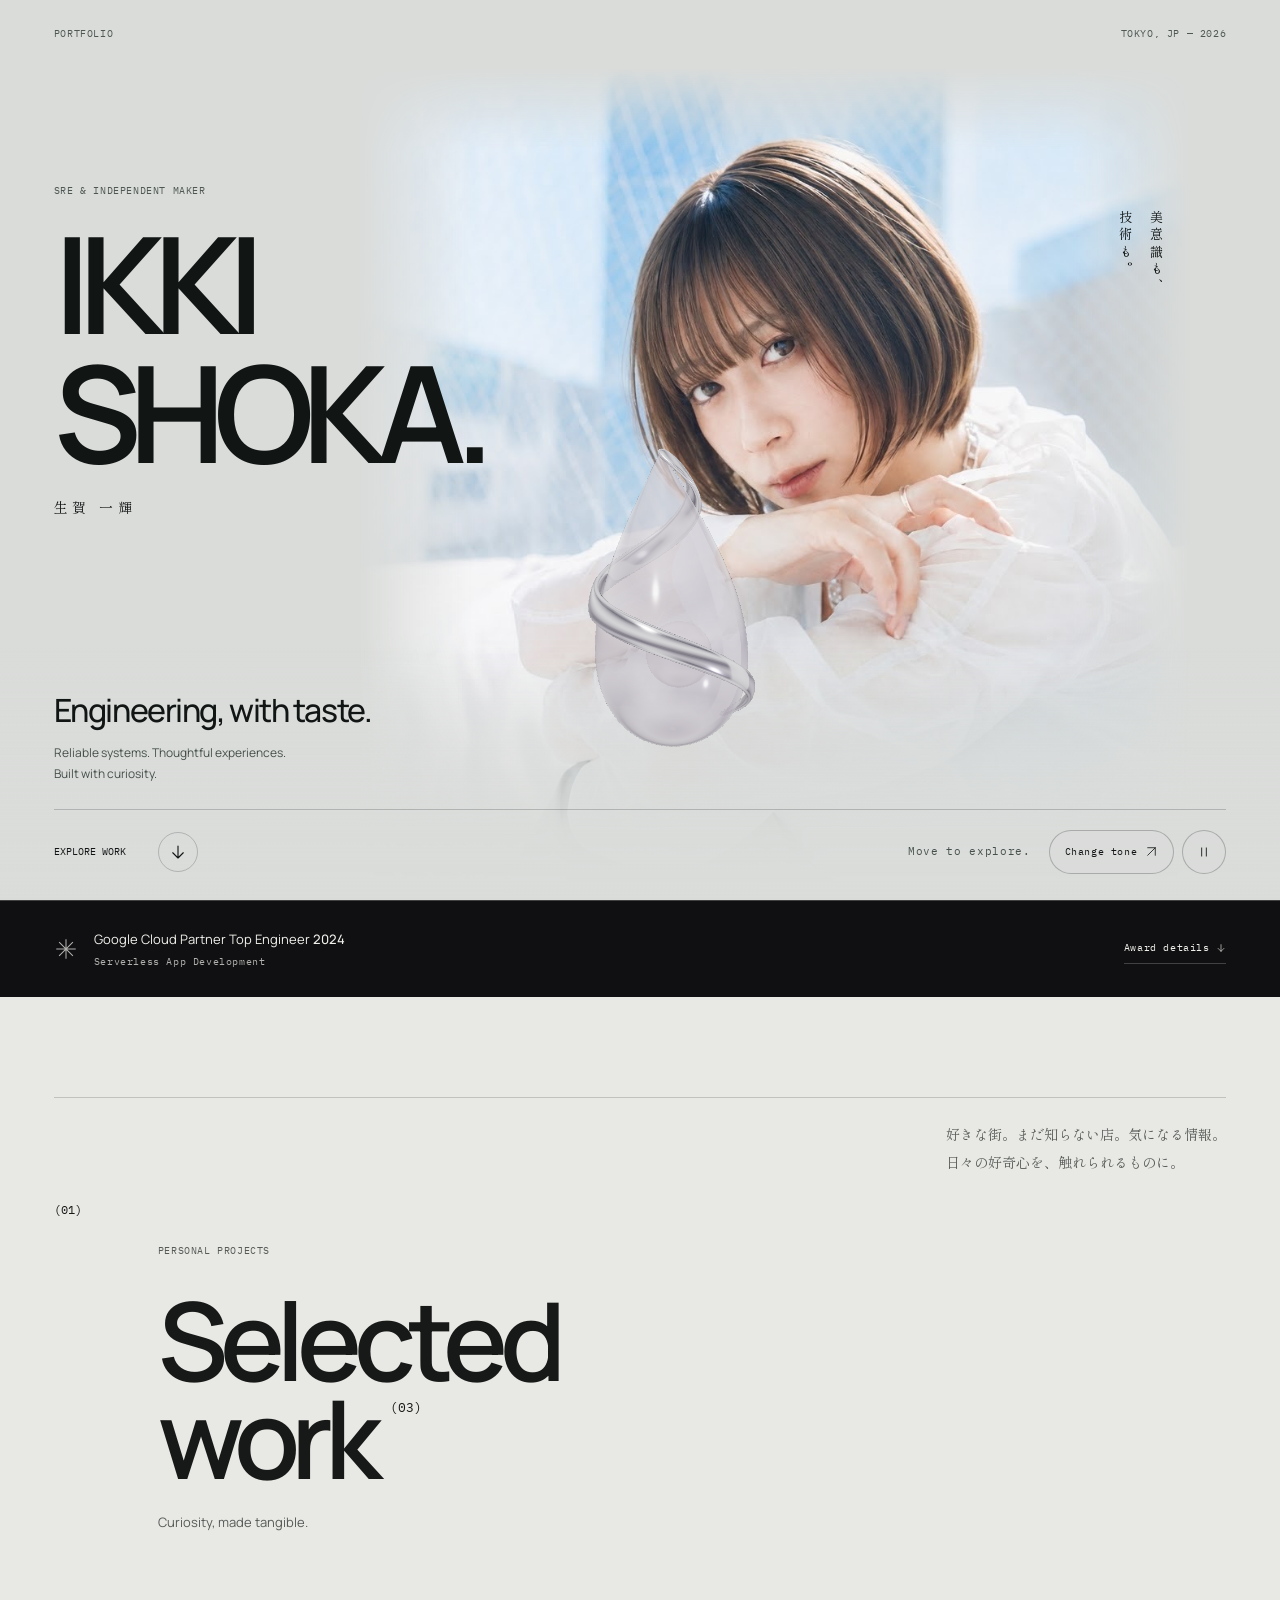
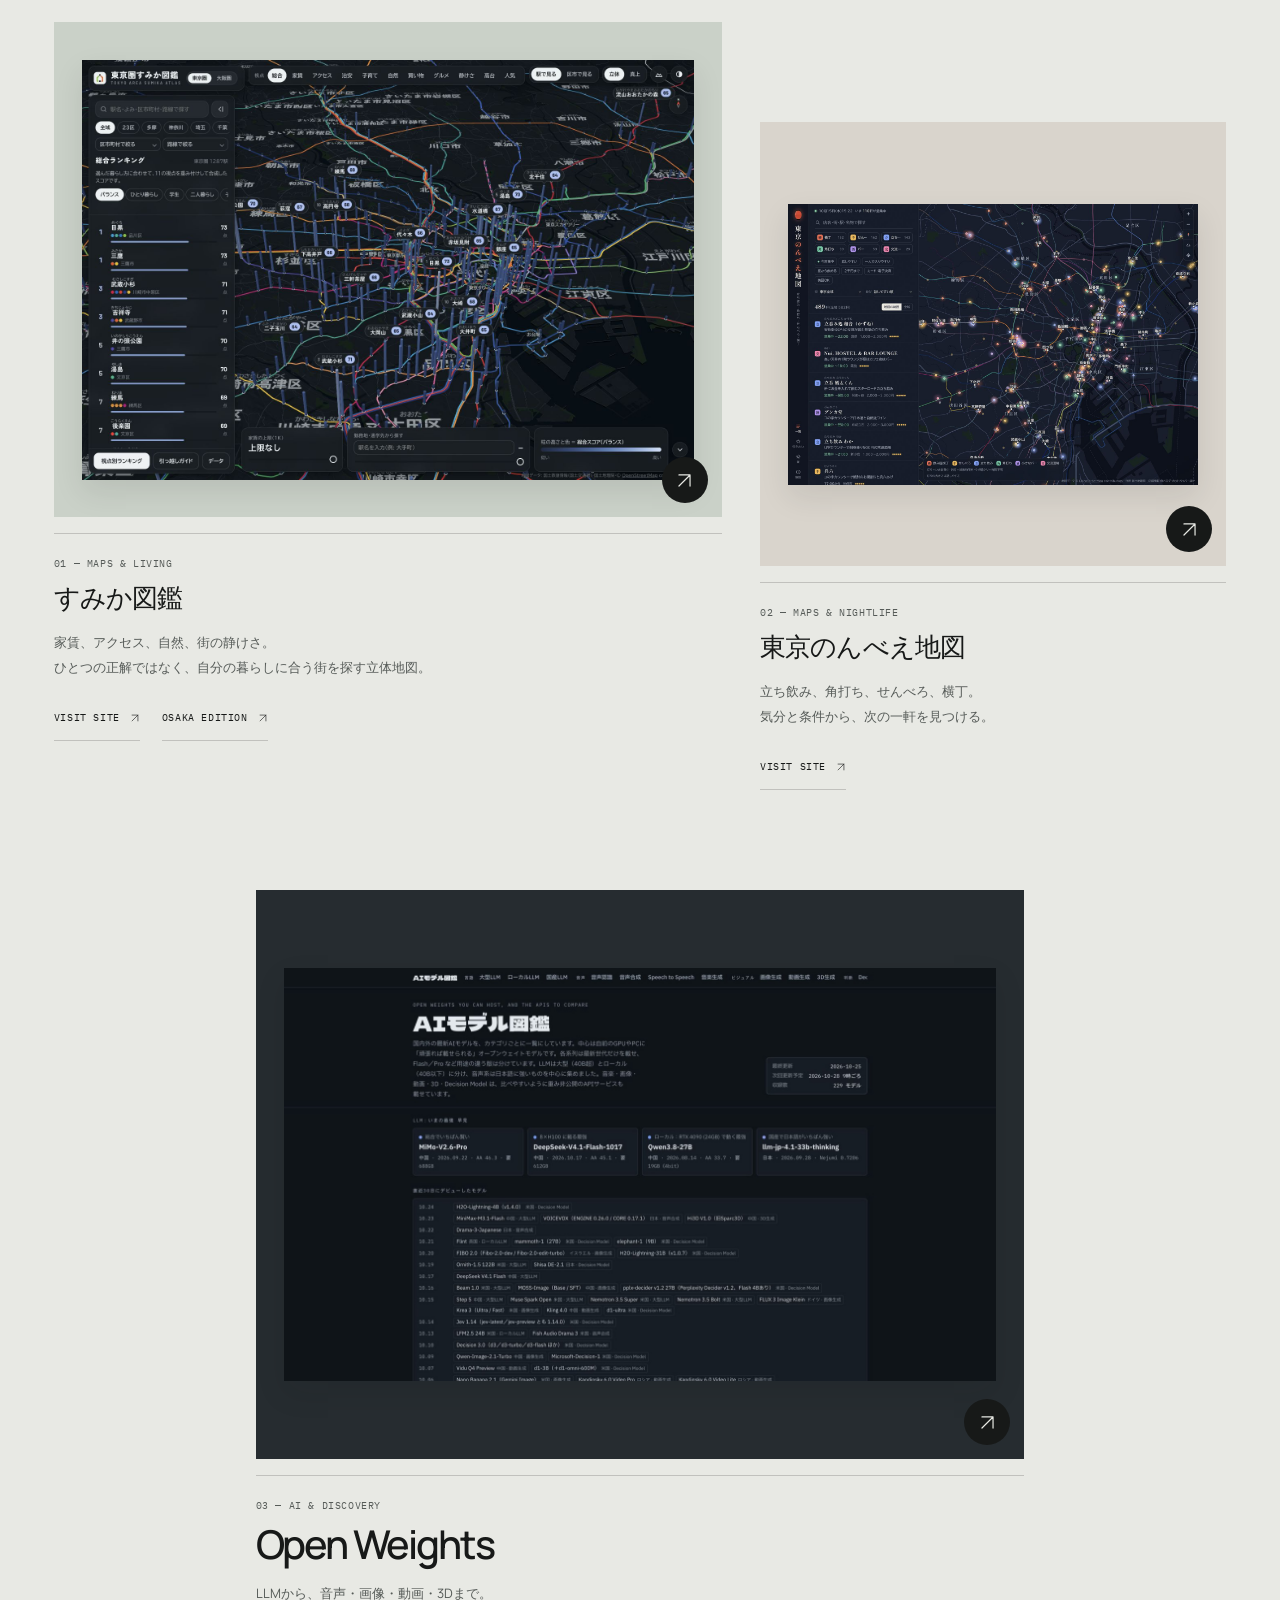
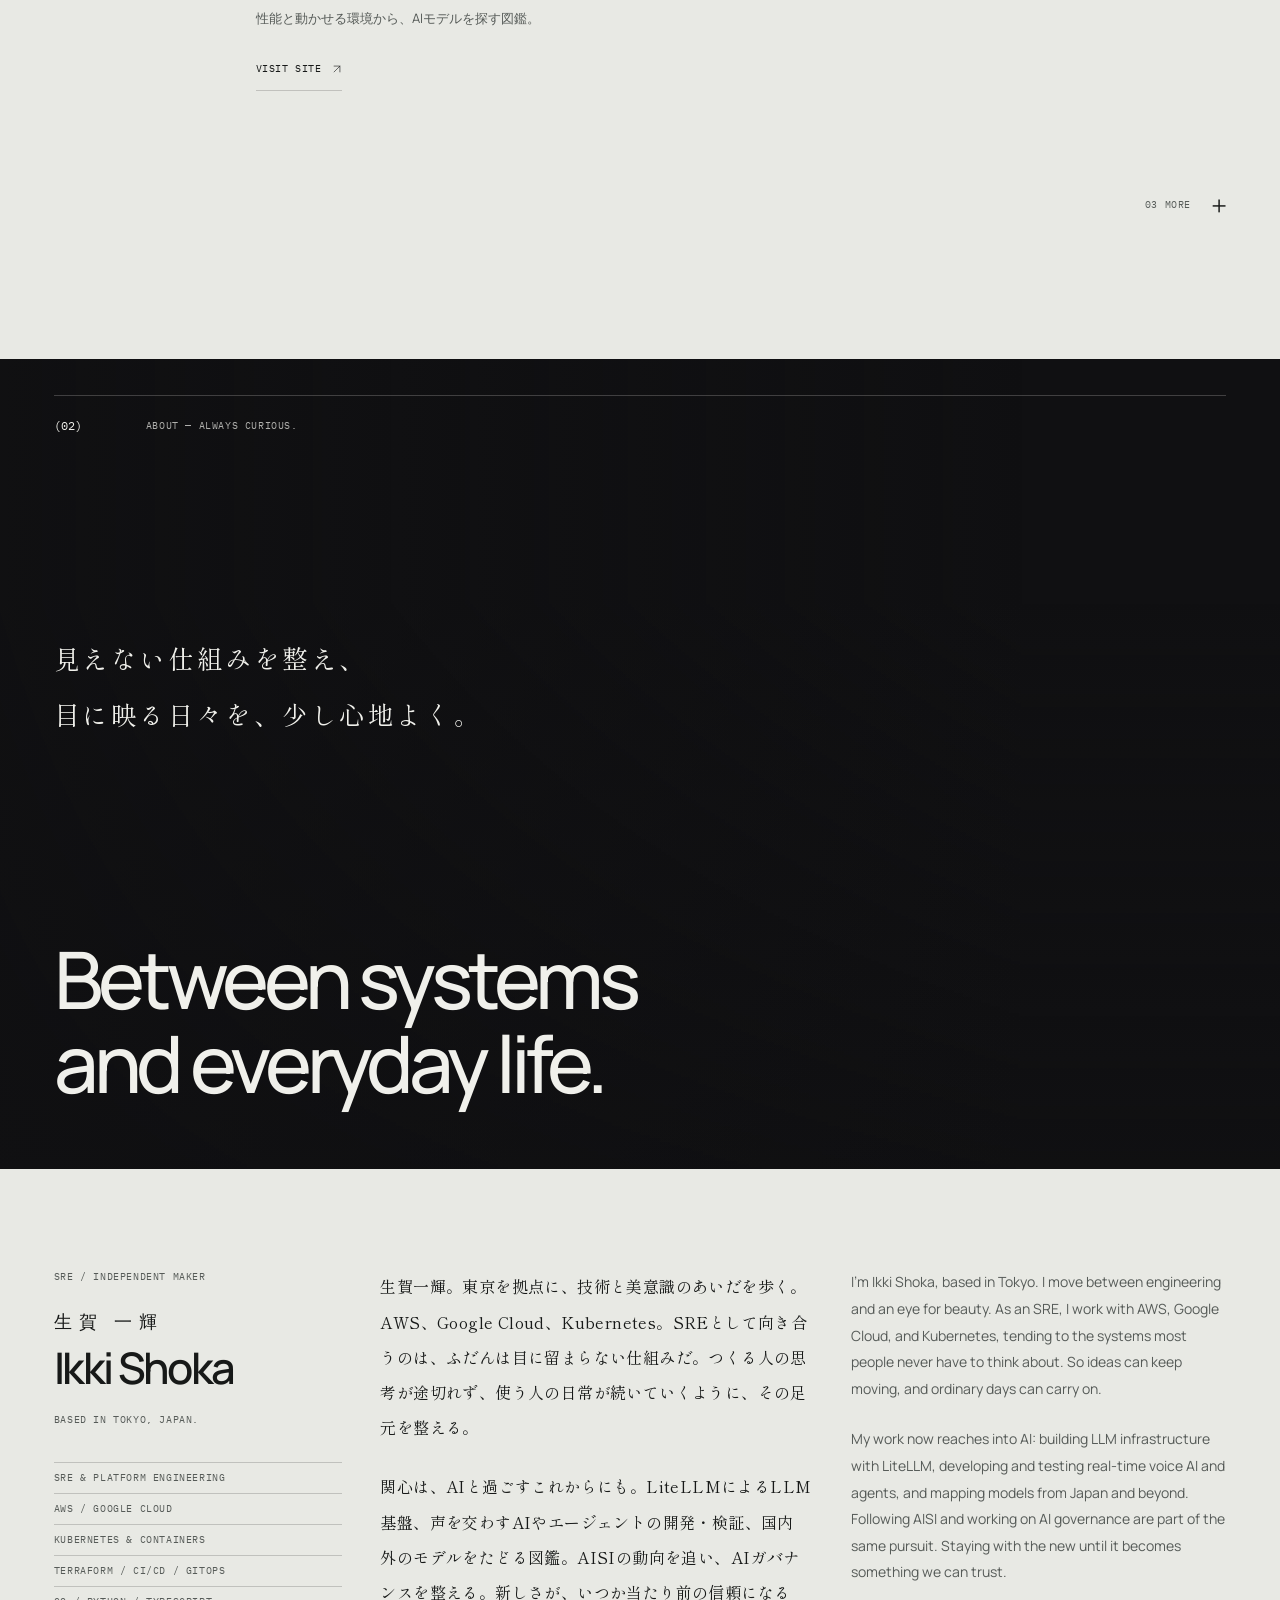
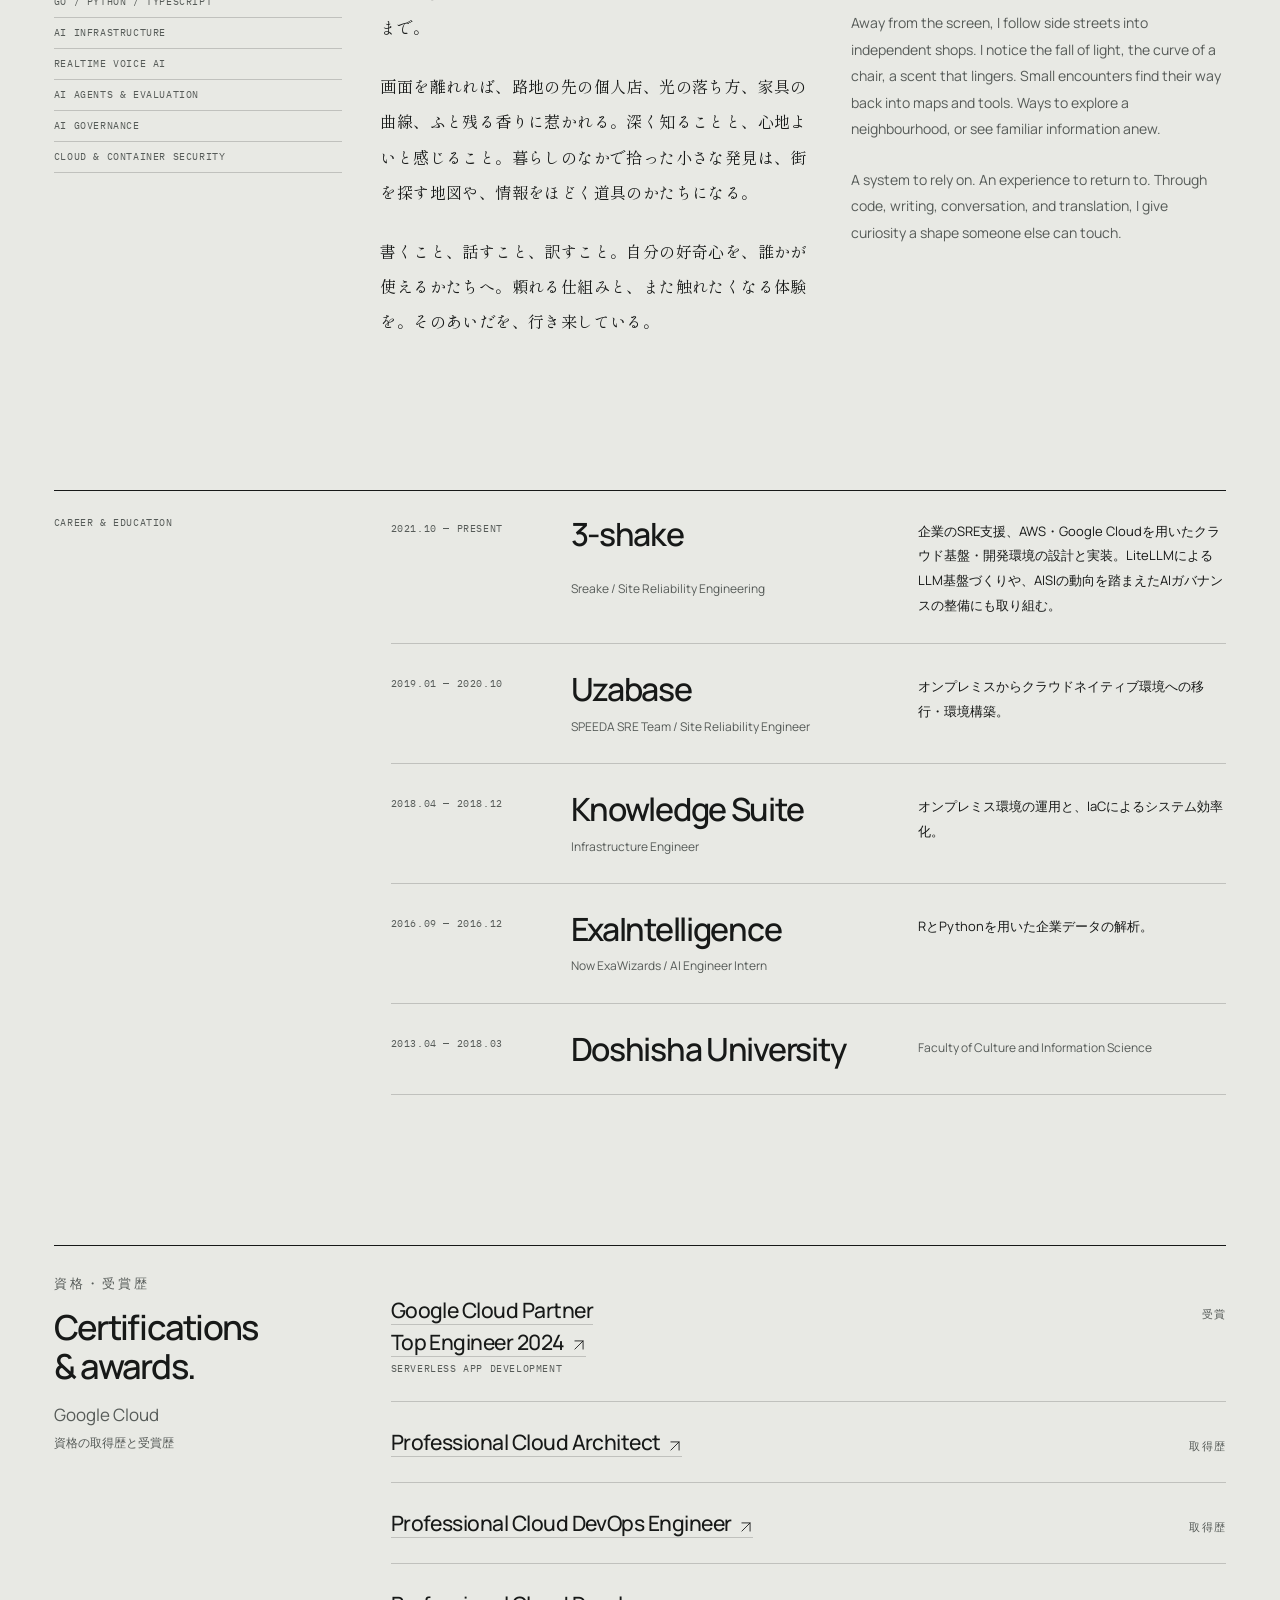
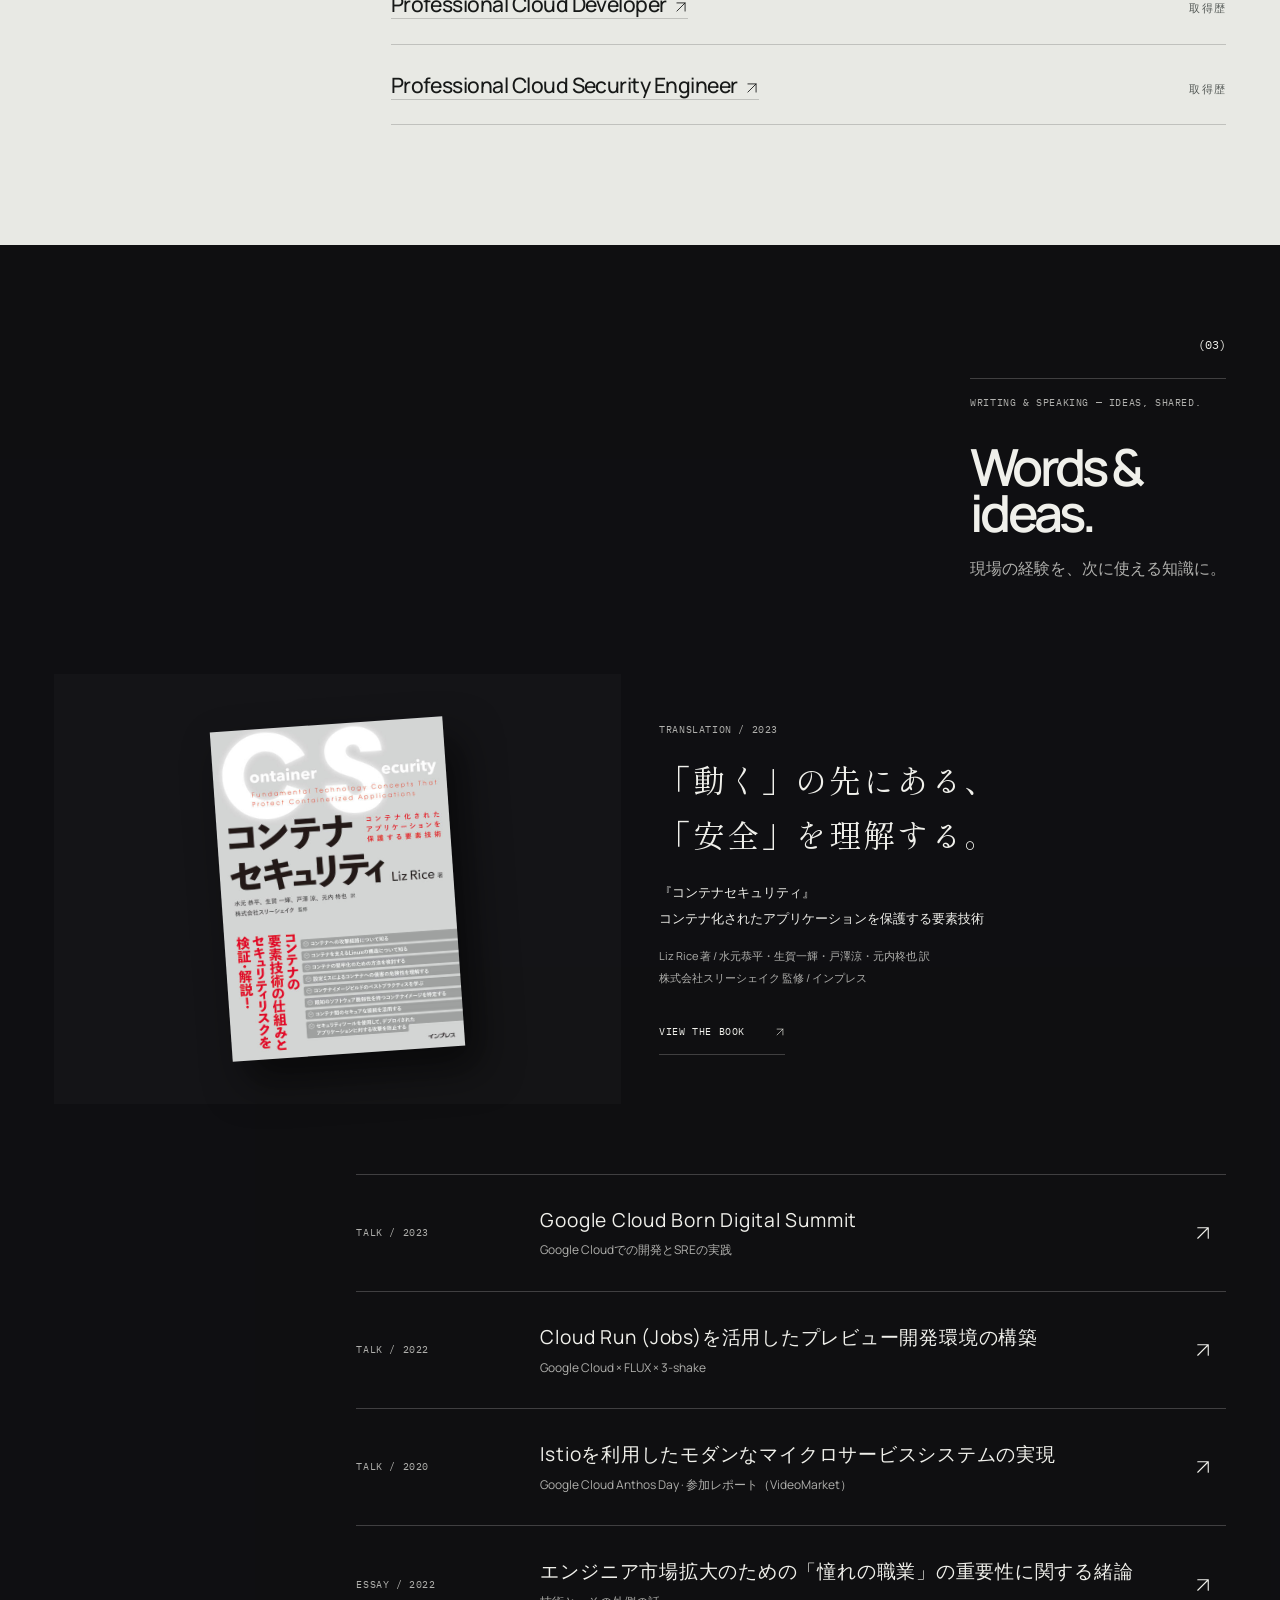
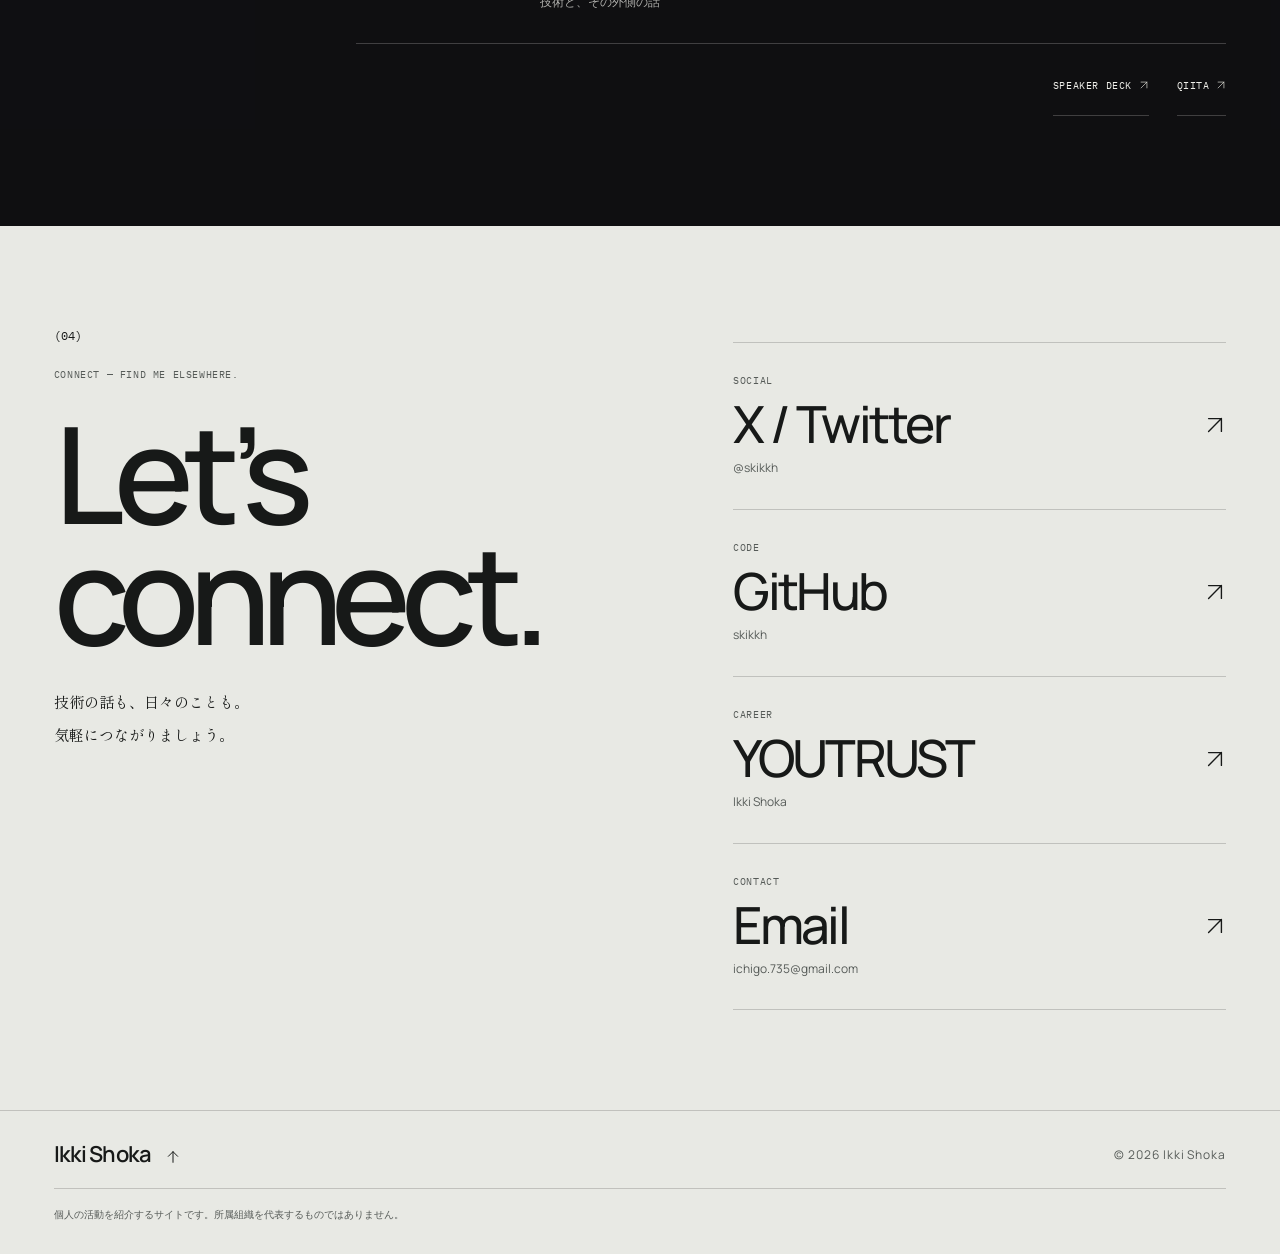
==== commit 1bc35067: "Broaden engineering focus and consolidate contact links" ====
--- a/index.html
+++ b/index.html
@@ -8,9 +8,9 @@
 <link rel="canonical" href="https://skikkh.github.io/">
 <meta property="og:type" content="website"><meta property="og:locale" content="ja_JP"><meta property="og:title" content="生賀一輝 — Ikki Shoka"><meta property="og:description" content="美意識も、技術も。生賀一輝の仕事と個人開発。"><meta property="og:url" content="https://skikkh.github.io/"><meta property="og:image" content="https://skikkh.github.io/assets/og.jpg"><meta name="twitter:card" content="summary_large_image">
 <link rel="icon" type="image/svg+xml" href="/favicon.svg">
-  <script type="module" crossorigin src="/assets/main-vV7oz1KB.js"></script>
+  <script type="module" crossorigin src="/assets/main-DHAf-esd.js"></script>
   <link rel="modulepreload" crossorigin href="/assets/modulepreload-polyfill-P2Xu9kJm.js">
-  <link rel="stylesheet" crossorigin href="/assets/main-BHblGu9i.css">
+  <link rel="stylesheet" crossorigin href="/assets/main-CAIYMHw3.css">
 </head>
 <body id="top">
 <div class="sculpture" id="sculpture" aria-hidden="true">
@@ -77,7 +77,7 @@
 <p class="profile-eyebrow label" lang="en">SRE / Independent maker</p>
 <div class="nameplate"><strong>生賀 一輝</strong><span lang="en">Ikki Shoka</span></div>
 <p class="about-caption label" lang="en">Based in Tokyo, Japan.</p>
-<ul class="expertise label" lang="en"><li>AWS</li><li>Google Cloud</li><li>Kubernetes</li><li>Terraform</li><li>Go</li><li>CI/CD</li><li>SRE</li><li>LiteLLM</li><li>AI Governance</li></ul>
+<ul class="expertise label" lang="en"><li>SRE &amp; Platform Engineering</li><li>AWS / Google Cloud</li><li>Kubernetes &amp; Containers</li><li>Terraform / CI/CD / GitOps</li><li>Go / Python / TypeScript</li><li>AI Infrastructure</li><li>Realtime Voice AI</li><li>AI Agents &amp; Evaluation</li><li>AI Governance</li><li>Cloud &amp; Container Security</li></ul>
 </div>
 <div class="profile-jp" lang="ja"><p>生賀一輝。東京を拠点に、技術と美意識のあいだを歩く。AWS、Google Cloud、Kubernetes。SREとして向き合うのは、ふだんは目に留まらない仕組みだ。つくる人の思考が途切れず、使う人の日常が続いていくように、その足元を整える。</p><p>関心は、AIと過ごすこれからにも。LiteLLMによるLLM基盤、声を交わすAIやエージェントの開発・検証、国内外のモデルをたどる図鑑。AISIの動向を追い、AIガバナンスを整える。新しさが、いつか当たり前の信頼になるまで。</p><p>画面を離れれば、路地の先の個人店、光の落ち方、家具の曲線、ふと残る香りに惹かれる。深く知ることと、心地よいと感じること。暮らしのなかで拾った小さな発見は、街を探す地図や、情報をほどく道具のかたちになる。</p><p>書くこと、話すこと、訳すこと。自分の好奇心を、誰かが使えるかたちへ。頼れる仕組みと、また触れたくなる体験を。そのあいだを、行き来している。</p></div>
 <div class="profile-en" lang="en"><p>I’m Ikki Shoka, based in Tokyo. I move between engineering and an eye for beauty. As an SRE, I work with AWS, Google Cloud, and Kubernetes, tending to the systems most people never have to think about. So ideas can keep moving, and ordinary days can carry on.</p><p>My work now reaches into AI: building LLM infrastructure with LiteLLM, developing and testing real-time voice AI and agents, and mapping models from Japan and beyond. Following AISI and working on AI governance are part of the same pursuit. Staying with the new until it becomes something we can trust.</p><p>Away from the screen, I follow side streets into independent shops. I notice the fall of light, the curve of a chair, a scent that lingers. Small encounters find their way back into maps and tools. Ways to explore a neighbourhood, or see familiar information anew.</p><p>A system to rely on. An experience to return to. Through code, writing, conversation, and translation, I give curiosity a shape someone else can touch.</p></div>
@@ -113,14 +113,17 @@
 <a href="https://creators.videomarket.co.jp/entry/2020/02/13/153724" target="_blank" rel="noopener noreferrer" aria-label="2020年の登壇に関する参加レポートを読む（VideoMarket・新しいタブ）"><span class="writing-kind label" lang="en">Talk / 2020</span><div><h3>Istioを利用したモダンな<br class="mobile-break">マイクロサービスシステムの実現</h3><p>Google Cloud Anthos Day · 参加レポート（VideoMarket）</p></div><span aria-hidden="true"><svg class="ui-icon icon-external" viewBox="0 0 24 24" fill="none" stroke="currentColor" stroke-width="1.5" stroke-linecap="round" stroke-linejoin="round" aria-hidden="true" focusable="false"><path d="M5 19 19 5M5 5h14v14"/></svg></span></a>
 <a href="https://qiita.com/skikkh/items/21c270c7ff7a942dc5f7" target="_blank" rel="noopener noreferrer"><span class="writing-kind label" lang="en">Essay / 2022</span><div><h3>エンジニア市場拡大のための<br class="mobile-break">「憧れの職業」の重要性に関する緒論</h3><p>技術と、その外側の話</p></div><span aria-hidden="true"><svg class="ui-icon icon-external" viewBox="0 0 24 24" fill="none" stroke="currentColor" stroke-width="1.5" stroke-linecap="round" stroke-linejoin="round" aria-hidden="true" focusable="false"><path d="M5 19 19 5M5 5h14v14"/></svg></span></a>
 </div>
-<div class="more-writing label" lang="en"><a href="https://speakerdeck.com/ichigism" target="_blank" rel="noopener noreferrer">Speaker Deck <svg class="ui-icon icon-external" viewBox="0 0 24 24" fill="none" stroke="currentColor" stroke-width="1.5" stroke-linecap="round" stroke-linejoin="round" aria-hidden="true" focusable="false"><path d="M5 19 19 5M5 5h14v14"/></svg></a><a href="https://qiita.com/skikkh" target="_blank" rel="noopener noreferrer">Qiita <svg class="ui-icon icon-external" viewBox="0 0 24 24" fill="none" stroke="currentColor" stroke-width="1.5" stroke-linecap="round" stroke-linejoin="round" aria-hidden="true" focusable="false"><path d="M5 19 19 5M5 5h14v14"/></svg></a><a href="https://blog.3-shake.com/members/skikkh" target="_blank" rel="noopener noreferrer">Tech blog <svg class="ui-icon icon-external" viewBox="0 0 24 24" fill="none" stroke="currentColor" stroke-width="1.5" stroke-linecap="round" stroke-linejoin="round" aria-hidden="true" focusable="false"><path d="M5 19 19 5M5 5h14v14"/></svg></a></div>
+<div class="more-writing label" lang="en"><a href="https://speakerdeck.com/ichigism" target="_blank" rel="noopener noreferrer">Speaker Deck <svg class="ui-icon icon-external" viewBox="0 0 24 24" fill="none" stroke="currentColor" stroke-width="1.5" stroke-linecap="round" stroke-linejoin="round" aria-hidden="true" focusable="false"><path d="M5 19 19 5M5 5h14v14"/></svg></a><a href="https://qiita.com/skikkh" target="_blank" rel="noopener noreferrer">Qiita <svg class="ui-icon icon-external" viewBox="0 0 24 24" fill="none" stroke="currentColor" stroke-width="1.5" stroke-linecap="round" stroke-linejoin="round" aria-hidden="true" focusable="false"><path d="M5 19 19 5M5 5h14v14"/></svg></a></div>
 </section>
 <section class="contact" id="contact" aria-labelledby="contact-title">
 <div class="contact-layout"><div class="contact-intro"><p class="chapter-no" lang="en" aria-hidden="true">04</p><p class="label" lang="en">Connect — Find me elsewhere.</p><h2 id="contact-title" lang="en">Let’s<br>connect.</h2><p>技術の話も、日々のことも。<br>気軽につながりましょう。</p></div>
 <div class="social-links">
-<a class="social-link social-x" href="https://x.com/skikkh" target="_blank" rel="noopener noreferrer" aria-label="@skikkhのXプロフィールを開く（新しいタブ）"><span class="social-platform label" lang="en">X / Twitter</span><span class="social-name" lang="en">@skikkh</span><span class="social-description">日々のこと、考えていること。</span><span class="social-arrow" aria-hidden="true"><svg class="ui-icon icon-external" viewBox="0 0 24 24" fill="none" stroke="currentColor" stroke-width="1.5" stroke-linecap="round" stroke-linejoin="round" aria-hidden="true" focusable="false"><path d="M5 19 19 5M5 5h14v14"/></svg></span></a>
+<a class="social-link social-x" href="https://x.com/skikkh" target="_blank" rel="noopener noreferrer" aria-label="@skikkhのXプロフィールを開く（新しいタブ）"><span class="social-platform label" lang="en">Social</span><span class="social-name" lang="en">X / Twitter</span><span class="social-description" lang="en">@skikkh</span><span class="social-arrow" aria-hidden="true"><svg class="ui-icon icon-external" viewBox="0 0 24 24" fill="none" stroke="currentColor" stroke-width="1.5" stroke-linecap="round" stroke-linejoin="round" aria-hidden="true" focusable="false"><path d="M5 19 19 5M5 5h14v14"/></svg></span></a>
+<a class="social-link" href="https://github.com/skikkh" target="_blank" rel="noopener noreferrer" aria-label="skikkhのGitHubプロフィールを開く（新しいタブ）"><span class="social-platform label" lang="en">Code</span><span class="social-name" lang="en">GitHub</span><span class="social-description" lang="en">skikkh</span><span class="social-arrow" aria-hidden="true"><svg class="ui-icon icon-external" viewBox="0 0 24 24" fill="none" stroke="currentColor" stroke-width="1.5" stroke-linecap="round" stroke-linejoin="round" aria-hidden="true" focusable="false"><path d="M5 19 19 5M5 5h14v14"/></svg></span></a>
+<a class="social-link" href="https://youtrust.jp/users/ikkishoka" target="_blank" rel="noopener noreferrer" aria-label="Ikki ShokaのYOUTRUSTプロフィールを開く（新しいタブ）"><span class="social-platform label" lang="en">Career</span><span class="social-name" lang="en">YOUTRUST</span><span class="social-description" lang="en">Ikki Shoka</span><span class="social-arrow" aria-hidden="true"><svg class="ui-icon icon-external" viewBox="0 0 24 24" fill="none" stroke="currentColor" stroke-width="1.5" stroke-linecap="round" stroke-linejoin="round" aria-hidden="true" focusable="false"><path d="M5 19 19 5M5 5h14v14"/></svg></span></a>
+<a class="social-link" href="mailto:ichigo.735@gmail.com" aria-label="生賀一輝にメールを送る"><span class="social-platform label" lang="en">Contact</span><span class="social-name" lang="en">Email</span><span class="social-description" lang="en">ichigo.735@gmail.com</span><span class="social-arrow" aria-hidden="true"><svg class="ui-icon icon-external" viewBox="0 0 24 24" fill="none" stroke="currentColor" stroke-width="1.5" stroke-linecap="round" stroke-linejoin="round" aria-hidden="true" focusable="false"><path d="M5 19 19 5M5 5h14v14"/></svg></span></a>
 </div></div>
 </section>
 </main>
-<footer><a class="footer-name" href="#top" lang="en">Ikki Shoka<span aria-hidden="true"> <svg class="ui-icon icon-up" viewBox="0 0 24 24" fill="none" stroke="currentColor" stroke-width="1.5" stroke-linecap="round" stroke-linejoin="round" aria-hidden="true" focusable="false"><path d="M12 20V4M5 11l7-7 7 7"/></svg></span></a><div class="label"><a href="https://x.com/skikkh" target="_blank" rel="noopener noreferrer">@skikkh <svg class="ui-icon icon-external" viewBox="0 0 24 24" fill="none" stroke="currentColor" stroke-width="1.5" stroke-linecap="round" stroke-linejoin="round" aria-hidden="true" focusable="false"><path d="M5 19 19 5M5 5h14v14"/></svg></a><span>© 2026 生賀一輝</span></div><p class="disclosure">個人の活動を紹介するサイトです。所属組織を代表するものではありません。</p></footer>
+<footer><a class="footer-name" href="#top" lang="en">Ikki Shoka<span aria-hidden="true"> <svg class="ui-icon icon-up" viewBox="0 0 24 24" fill="none" stroke="currentColor" stroke-width="1.5" stroke-linecap="round" stroke-linejoin="round" aria-hidden="true" focusable="false"><path d="M12 20V4M5 11l7-7 7 7"/></svg></span></a><div class="label" lang="en"><span>© 2026 Ikki Shoka</span></div><p class="disclosure">個人の活動を紹介するサイトです。所属組織を代表するものではありません。</p></footer>
 </body></html>
--- a/assets/main-CAIYMHw3.css
+++ b/assets/main-CAIYMHw3.css
@@ -0,0 +1 @@
+@font-face{font-family:Profile Serif;font-style:normal;font-weight:500;font-display:swap;src:url(/assets/cormorant-garamond-latin-500-normal-BsRWmXhO.woff2)format("woff2")}@font-face{font-family:Profile Serif;font-style:italic;font-weight:500;font-display:swap;src:url(/assets/cormorant-garamond-latin-500-italic-Y14P-dkT.woff2)format("woff2")}@font-face{font-family:Profile Mono;font-style:normal;font-weight:400;font-display:swap;src:url(/assets/ibm-plex-mono-latin-400-normal-DMJ8VG8y.woff2)format("woff2")}@font-face{font-family:Profile Mincho;font-style:normal;font-weight:400;font-display:swap;src:url(/assets/shippori-site-Co5m6cP5.woff)format("woff")}:root{--font-display:"Profile Serif","Cormorant Garamond",Garamond,"Times New Roman",serif;--font-serif:"Profile Serif","Cormorant Garamond",Garamond,"Times New Roman",serif;--font-mono:"Profile Mono","IBM Plex Mono",ui-monospace,Menlo,monospace;--font-mincho:"Profile Mincho","Shippori Mincho","Hiragino Mincho ProN","Hiragino Mincho Pro","Yu Mincho",YuMincho,serif;--night:#111114;--night-ink:#efede6;--night-muted:#aeaca3;--night-rule:#efede638;--paper:#f8f7f2;--ink:#1c1c16;--ink-muted:#5d5c53;--rule:#1c1c162b;--pad:clamp(20px,5.2vw,84px);--gap:clamp(14px,1.8vw,28px);--cols:repeat(12,minmax(0,1fr))}*{box-sizing:border-box}html{scroll-behavior:smooth;-webkit-text-size-adjust:100%;scroll-padding-top:20px}body{isolation:isolate;background:var(--scene-background,var(--night));color:var(--night-ink);font:400 16px/2 var(--font-mincho);letter-spacing:.03em;font-synthesis:none;font-kerning:normal;-webkit-font-smoothing:antialiased;margin:0}[lang=en]{font-family:var(--font-serif);letter-spacing:0}h1,h2,h3,h4,p{margin:0;font-weight:400}p{text-wrap:pretty}a{color:inherit;text-decoration:none}img{max-width:100%;height:auto;display:block}button{font:inherit;color:inherit;cursor:pointer;border:0}button:disabled{cursor:default}a,button{-webkit-tap-highlight-color:transparent;touch-action:manipulation;transition:color .25s,background .25s,border-color .25s,opacity .25s}:focus-visible{outline-offset:5px;outline:2px solid}.ui-icon{vertical-align:-.12em;flex-shrink:0;width:1em;height:1em;display:inline-block}.skip{z-index:50;background:var(--paper);color:var(--ink);padding:12px 20px;position:fixed;top:10px;left:10px;transform:translateY(-180%)}.skip:focus{transform:none}.label{font:400 11px/1.6 var(--font-mono);letter-spacing:.08em;text-transform:uppercase}.mobile-break{display:none}body>.sculpture{z-index:0;pointer-events:none;width:100%;height:100svh;position:fixed;inset:0;overflow:hidden}body>main{z-index:2;position:relative}body>footer{z-index:1;position:relative}#scene{isolation:isolate;width:100%;height:100%;position:relative}#scene canvas,#scene .fallback{width:100%;height:100%;position:absolute;inset:0}#scene canvas{z-index:2;pointer-events:none}#scene .fallback{opacity:.15}.scroll-media{object-fit:cover;object-position:center;pointer-events:none;z-index:1;width:100%;height:100%;transform:translate3d(calc(var(--drift-x,0)*-16px),calc(var(--drift-y,0)*-10px),0) scale(1.03);transition:transform 1.4s cubic-bezier(.22,1,.36,1),opacity .6s,filter .6s;display:block;position:absolute;inset:0}.scroll-media[hidden],body[data-backdrop=film] #scene,body[data-backdrop=still] #scene{display:none}body[data-finish=satin] .scroll-media{filter:sepia(.5)saturate(1.5)hue-rotate(275deg)contrast(.94)}body[data-scene-paused=true]:not([data-chapter=intro]) #scene{opacity:.12!important}body[data-scene-paused=true]:not([data-chapter=intro]) .scroll-media{opacity:.35}.scroll-progress{z-index:30;transform-origin:0;pointer-events:none;background:#a9a493;width:100%;height:2px;position:fixed;top:0;left:0;transform:scaleX(0)}.scroll-reveal{transition:transform 1s cubic-bezier(.22,1,.36,1);transform:translateY(28px)}.scroll-reveal.is-visible,body[data-scene-paused=true] .scroll-reveal{transform:none}body[data-scene-paused=true] .scroll-reveal{transition:none}.hero{min-height:100svh;padding:24px var(--pad) 26px;background:linear-gradient(#09090ba8,#09090b1f 30%,#09090b00 50%,#09090b2e 66%,#09090bc7 88%);grid-template:"meta meta""name verse"".verse"". ."1fr"copy copy""foot foot"/minmax(0,1fr) auto;column-gap:20px;display:grid;position:relative}.hero-meta{color:var(--night-muted);border-bottom:1px solid var(--night-rule);grid-area:meta;justify-content:space-between;gap:20px;padding-bottom:14px;display:flex}.hero-name{grid-area:name;padding-top:clamp(28px,5vh,56px)}.hero-role{color:var(--night-muted);margin-bottom:14px}.hero h1{font:500 clamp(42px,13vw,64px)/.94 var(--font-display);letter-spacing:-.005em;white-space:nowrap}.hero h1 em{font-style:italic}.hero-jpname{letter-spacing:.42em;color:var(--night-ink);margin-top:14px;font-size:15px;line-height:1.6}.hero-verse{writing-mode:vertical-rl;letter-spacing:.32em;color:var(--night-ink);white-space:nowrap;grid-area:verse;justify-self:end;margin-top:clamp(30px,5vh,58px);font-size:15px;line-height:2}.hero-copy{border-top:1px solid var(--night-rule);grid-area:copy;padding-top:18px}.hero-statement{font:italic 500 clamp(25px,6.6vw,30px)/1.2 var(--font-display)}.intro{font:500 17px/1.5 var(--font-serif);color:var(--night-muted);margin-top:10px}.hero-foot{grid-area:foot;justify-content:space-between;align-items:flex-end;gap:16px;padding-top:22px;display:flex}.round-link{border-bottom:1px solid var(--night-rule);justify-content:space-between;align-items:center;gap:28px;min-width:150px;min-height:40px;padding:10px 0;display:flex}.round-link [lang=en]{font:inherit}.round-link .ui-icon{transition:transform .3s}.round-link:hover .ui-icon{transform:translateY(4px)}.scene-controls{z-index:5;align-items:center;gap:18px;display:flex}.scene-controls>div{gap:8px;display:flex}.scene-hint{font:400 11px/1.4 var(--font-mono);letter-spacing:.06em;color:var(--night-muted);display:none}.scene-controls button{min-height:40px;font:400 11px/1 var(--font-mono);letter-spacing:.06em;background:#09090b59;border:1px solid #efede65c;border-radius:999px;align-items:center;gap:8px;padding:8px 15px;display:inline-flex}.scene-controls button:disabled{opacity:.45}.scene-controls button:hover:not(:disabled){background:var(--night-ink);color:var(--night)}.scene-controls .ui-icon{width:13px;height:13px}#motion{flex:none;justify-content:center;width:40px;padding:0}#motion .ui-icon{width:14px;height:14px}#motion .icon-play,#motion[aria-pressed=true] .icon-pause{display:none}#motion[aria-pressed=true] .icon-play{display:block}body:not([data-chapter=intro]) .scene-controls{z-index:40;gap:0;position:fixed;bottom:20px;right:20px}body:not([data-chapter=intro]) .scene-controls #material,body:not([data-chapter=intro]) .scene-hint{display:none}body:not([data-chapter=intro]) #motion{width:42px;height:42px;color:var(--paper);-webkit-backdrop-filter:blur(8px);backdrop-filter:blur(8px);background:#1c1c16e6;border-color:#f8f7f266}.hero-award{padding:22px var(--pad);border-top:1px solid var(--night-rule);color:var(--night-ink);background:#09090bb3;align-items:center;gap:16px;display:flex}.credential-mark{width:24px;height:24px;color:var(--night-muted);flex:0 0 24px}.credential-copy{min-width:0;font:500 18px/1.3 var(--font-serif)}.credential-copy>span{display:block}.credential-copy strong{white-space:nowrap;font-style:italic;font-weight:500}.credential-copy small{font:400 11px/1.5 var(--font-mono);letter-spacing:.06em;color:var(--night-muted);margin-top:4px;display:block}.hero-award>a{border-bottom:1px solid var(--night-rule);font:400 11px/1.4 var(--font-mono);letter-spacing:.06em;white-space:nowrap;margin-left:auto;padding:8px 0}.chapter{border-top:1px solid var(--rule);grid-template-columns:auto minmax(0,1fr);gap:22px 18px;padding-top:16px;display:grid}.chapter-no{font:italic 500 clamp(64px,18vw,84px)/.82 var(--font-display);letter-spacing:-.01em}.chapter .label{color:var(--ink-muted);margin-bottom:12px}.chapter-en{font:italic 500 19px/1.4 var(--font-serif);color:var(--ink-muted);margin-top:10px}.chapter-jp{color:var(--ink-muted);grid-column:1/-1;font-size:15px;line-height:2}.work{background:var(--paper);color:var(--ink);padding:56px var(--pad) 84px}.project-visual{outline:1px solid var(--rule);background:#ecebe4;display:block;position:relative;overflow:hidden}.project-visual img{aspect-ratio:1.3;object-fit:cover;object-position:left top;width:100%;transition:transform 1.1s cubic-bezier(.2,.8,.2,1)}.project-visual:hover img{transform:scale(1.03)}.visit-circle{background:var(--ink);width:42px;height:42px;color:var(--paper);border-radius:50%;place-items:center;font-size:16px;transition:transform .4s;display:grid;position:absolute;bottom:14px;right:14px}.project-visual:hover .visit-circle{transform:rotate(45deg)}.project-info{padding-top:18px}.project-number{color:var(--ink-muted);margin-bottom:8px}.project-info h3{letter-spacing:.06em;font-feature-settings:"palt";font-size:23px;line-height:1.5}.project-info>p:not(.project-number){color:var(--ink-muted);margin-top:10px;font-size:15px;line-height:2}.project-links{flex-wrap:wrap;gap:6px 22px;margin-top:16px;display:flex}.project-links a{border-bottom:1px solid var(--rule);padding:6px 0}.project-links a:hover,.text-link:hover,.more-writing a:hover{border-color:currentColor}.project-main{margin:48px calc(var(--pad)*-1) 0}.project-main .project-visual{outline:0}.project-main .project-info{padding-inline:var(--pad)}.project-grid{gap:56px;margin-top:64px;display:grid}.project-security{width:84%;margin-left:auto}.project-security .project-visual img{aspect-ratio:.86}.project-grid-new .project-visual img{aspect-ratio:auto}.project-grid-new h3{font:500 38px/1.15 var(--font-display);letter-spacing:0}.project-kikkake{width:90%;margin-left:auto}@media (width>=651px){.project-grid.project-grid-new{row-gap:72px}.project-open-weights{grid-column:1/10}.project-profia{grid-column:1/8}.project-kikkake{grid-column:8/-1;width:auto;margin-top:100px}}.text-link{border-bottom:1px solid var(--rule);align-items:center;gap:30px;padding:10px 0;display:inline-flex}.work-all{width:max-content;margin:56px 0 0 auto;display:flex}.about{color:var(--ink)}.about-opening{min-height:min(88svh,760px);padding:28px var(--pad) 44px;color:var(--night-ink);background:linear-gradient(#09090b80,#09090b14 32% 62%,#09090b9e);grid-template-rows:auto 1fr auto;grid-template-columns:auto minmax(0,1fr);column-gap:20px;display:grid}.chapter-mark{border-top:1px solid var(--night-rule);grid-column:1/-1;align-items:flex-end;gap:18px;padding-top:16px;display:flex}.chapter-mark .label{color:var(--night-muted);padding-bottom:6px}.about-opening h2{font:italic 500 clamp(34px,9.6vw,44px)/1.08 var(--font-display);grid-area:3/1/auto/-1;align-self:end;margin-top:36px}.about-lead{writing-mode:vertical-rl;letter-spacing:.24em;white-space:nowrap;grid-area:2/1;justify-self:start;margin-top:36px;font-size:clamp(18px,4.8vw,20px);line-height:2.1}.about-sheet{background:var(--paper);padding:64px var(--pad) 84px}.about-grid{gap:44px;display:grid}.about-signature{border-bottom:1px solid var(--rule);padding-bottom:30px}.profile-eyebrow,.about-caption{color:var(--ink-muted)}.nameplate{margin:22px 0 18px}.nameplate strong{letter-spacing:.38em;font-size:18px;font-weight:400;line-height:1.6;display:block}.nameplate span{font:italic 500 46px/1 var(--font-display);margin-top:6px;display:block}.expertise{color:var(--ink-muted);flex-wrap:wrap;gap:4px 18px;margin:24px 0 0;padding:0;list-style:none;display:flex}.profile-jp p{letter-spacing:.05em;font-size:15.5px;line-height:2.1}.profile-jp p+p{margin-top:1.15em}.profile-en{border-top:1px solid var(--rule);padding-top:30px}.profile-en p+p{margin-top:.9em}.career,.certifications{border-top:1px solid var(--ink);gap:22px;margin-top:84px;padding-top:16px;display:grid}.career-label,.certifications-label{color:var(--ink-muted)}.certifications-label{letter-spacing:.24em;font-size:13px}.career ol,.certification-list{margin:0;padding:0;list-style:none}.career li{border-bottom:1px solid var(--rule);gap:6px;padding:22px 0;display:grid}.career-date{color:var(--ink-muted)}.career h3{font:500 26px/1.15 var(--font-display)}.career li p{font:italic 500 17px/1.45 var(--font-serif);color:var(--ink-muted);margin-top:4px}.career li div>span{margin-top:8px;font-size:15px;line-height:1.95;display:block}.certifications-intro h3{font:500 34px/1.1 var(--font-display);margin:12px 0 14px}.certifications-intro>p:not(.certifications-label){color:var(--ink-muted);font-size:14px;line-height:1.9}.certifications-intro>p [lang=en]{font-size:17px}.certifications-intro>a{border-bottom:1px solid var(--rule);letter-spacing:.06em;align-items:center;gap:8px;margin-top:14px;padding:6px 0;font-size:13px;display:inline-flex}.certification-list li{border-bottom:1px solid var(--rule);justify-content:space-between;align-items:baseline;gap:20px;padding:16px 0;display:flex}.certification-list h4{font:500 21px/1.35 var(--font-serif)}.certification-list li>span{letter-spacing:.12em;color:var(--ink-muted);flex:none;font-size:13px}.certification-list h4 a{border-bottom:1px solid var(--rule)}.certification-list h4 a:hover{border-color:currentColor}.certification-list h4 a:focus-visible{outline-offset:4px;outline:2px solid}.certification-list h4 .ui-icon{width:14px;height:14px;margin-left:4px}.certification-award p{font:400 11px/1.6 var(--font-mono);letter-spacing:.06em;text-transform:uppercase;color:var(--ink-muted);margin-top:4px}.notes{color:var(--night-ink);padding:120px var(--pad) 84px;background:linear-gradient(#09090b33,#09090bb8 340px,#09090bd6)}.notes .chapter{border-color:var(--night-rule)}.notes .chapter .label,.notes .chapter-jp{color:var(--night-muted)}.notes .chapter-jp{margin-top:16px}.publication{gap:30px;margin-top:64px;padding-bottom:56px;display:grid}.book-art{place-items:center;padding:28px 0;display:grid}.real-book{width:auto;height:clamp(240px,62vw,300px);transition:transform .6s;transform:rotate(-4deg);box-shadow:14px 22px 40px #0000008c}.publication:hover .real-book{transform:rotate(-1.5deg)translateY(-4px)}.publication .project-number{color:var(--night-muted)}.publication-copy h3{letter-spacing:.06em;font-feature-settings:"palt";margin:14px 0 18px;font-size:clamp(22px,6vw,32px);line-height:1.65}.publication-copy>p:not(.project-number){font-size:15px;line-height:2}.publication-copy .publication-note{color:var(--night-muted);margin-top:14px;font-size:13px;line-height:1.95}.publication .text-link{border-color:var(--night-rule);margin-top:22px}.publication:hover .text-link{border-color:currentColor}.writing-list{border-top:1px solid var(--night-rule)}.writing-list>a{border-bottom:1px solid var(--night-rule);grid-template-columns:minmax(0,1fr) 20px;align-items:center;gap:8px 16px;padding:22px 0;transition:padding .35s,color .35s;display:grid}.writing-kind{color:var(--night-muted);grid-column:1/-1}.writing-list h3{letter-spacing:.04em;font-size:17px;line-height:1.75}.writing-list p{color:var(--night-muted);margin-top:4px;font-size:13px;line-height:1.8}.writing-list>a>span:last-child{font-size:18px}.writing-list>a:hover{color:#fff}.more-writing{flex-wrap:wrap;justify-content:flex-end;gap:10px 28px;margin-top:28px;display:flex}.more-writing a{border-bottom:1px solid var(--night-rule);padding:6px 0}.contact{background:var(--paper);color:var(--ink);padding:84px var(--pad) 72px}.contact-layout{gap:48px;display:grid}.contact-intro{border-top:1px solid var(--ink);padding-top:16px}.contact-intro .chapter-no{margin-bottom:22px}.contact-intro .label{color:var(--ink-muted)}.contact h2{font:500 clamp(42px,12vw,56px)/1 var(--font-display);margin-top:14px}.contact-intro>p:last-child{margin-top:20px;font-size:15.5px;line-height:2}.social-links{border-top:1px solid var(--rule)}.social-link{border-bottom:1px solid var(--rule);grid-template-columns:minmax(0,1fr) 32px;gap:6px 16px;padding:24px 0;display:grid}.social-platform{color:var(--ink-muted);grid-column:1}.social-name{font:500 clamp(32px,9vw,46px)/1.1 var(--font-display);overflow-wrap:anywhere;grid-column:1}.social-description{color:var(--ink-muted);grid-column:1;font-size:14px;line-height:1.8}.social-arrow{grid-area:1/2/4;place-self:center end;font-size:22px;transition:transform .3s}.social-link:hover .social-arrow{transform:translate(3px,-3px)}footer{padding:28px var(--pad) 30px;background:var(--paper);color:var(--ink);border-top:1px solid var(--rule);flex-wrap:wrap;justify-content:space-between;align-items:center;gap:18px 24px;display:flex}.footer-name{font:italic 500 26px/1.2 var(--font-display);align-items:center;gap:14px;display:inline-flex}.footer-name .ui-icon{width:16px;height:16px}footer>div{flex-wrap:wrap;align-items:center;gap:10px 24px;display:flex}footer>div>span{font-family:var(--font-display);letter-spacing:.08em;text-transform:none;color:var(--ink-muted);font-size:12px}.disclosure{border-top:1px solid var(--rule);width:100%;color:var(--ink-muted);padding-top:16px;font-size:12px;line-height:1.9}body:not([data-chapter=intro]) footer{padding-bottom:84px}@media (width<=650px){.hero-foot{gap:12px}.round-link{flex-shrink:0;gap:8px;width:clamp(100px,28vw,150px);min-width:0;font-size:10px}.mobile-break{display:block}.hero-award{flex-wrap:wrap}.hero-award>a{margin-left:40px}.scene-controls button{padding-inline:12px}}@media (width>=651px){.hero h1{font-size:clamp(64px,9vw,84px)}.hero-verse{font-size:16px}.hero-copy{grid-template-columns:minmax(0,1fr) minmax(0,1fr);align-items:end;gap:24px;display:grid}.hero-statement{font-size:clamp(28px,3.8vw,34px)}.intro{margin-top:0;font-size:18px}.scene-hint{display:inline}.chapter{grid-template-columns:var(--cols);column-gap:var(--gap)}.chapter-no{grid-column:1/4;font-size:clamp(84px,11vw,128px)}.chapter-title{grid-column:4/-1}.chapter h2{font-size:clamp(46px,6vw,62px)}.chapter-jp{grid-column:4/-1;font-size:16px}.work{padding:84px var(--pad) 110px}.project-main{margin:64px 0 0}.project-main .project-visual{outline:1px solid var(--rule)}.project-main .project-visual img{aspect-ratio:1.55}.project-main .project-info{column-gap:var(--gap);grid-template-columns:minmax(0,1fr) minmax(0,1.3fr);grid-template-areas:"num text""title text"".links";padding-inline:0;display:grid}.project-main .project-number{grid-area:num}.project-main .project-info>h3{grid-area:title}.project-main .project-info>p:not(.project-number){grid-area:text;margin-top:0}.project-main .project-links{grid-area:links}.project-grid{grid-template-columns:var(--cols);column-gap:var(--gap);align-items:start;row-gap:0;margin-top:96px}.project-nonbei{grid-column:1/9}.project-security{grid-column:7/-1;width:auto;margin-top:72px}.project-security .project-visual img{aspect-ratio:1.2}.about-opening{min-height:min(80svh,820px);padding-top:36px;padding-bottom:56px}.chapter-mark .chapter-no{font-size:clamp(84px,11vw,128px)}.about-opening h2{font-size:clamp(46px,6vw,64px)}.about-lead{font-size:22px}.about-sheet{padding:84px var(--pad) 110px}.about-grid{grid-template-columns:var(--cols);column-gap:var(--gap);row-gap:48px}.about-signature{column-gap:var(--gap);grid-column:1/-1;grid-template-columns:minmax(0,1fr) minmax(0,1fr);align-items:end;display:grid}.about-signature .expertise{justify-content:flex-end;margin-top:0}.profile-jp{grid-column:1/7}.profile-en{border-top:0;grid-column:7/-1;padding-top:0}.profile-jp p{font-size:16px}.profile-en p{font-size:19px}.career,.certifications{grid-template-columns:var(--cols);column-gap:var(--gap);margin-top:110px}.career-label,.certifications-intro{grid-column:1/4}.career ol,.certification-list{grid-column:4/-1}.career li{column-gap:var(--gap);grid-template-columns:150px minmax(0,1fr)}.career-date{padding-top:6px}.notes{padding:160px var(--pad) 110px}.publication{grid-template-columns:var(--cols);column-gap:var(--gap);align-items:center;margin-top:84px;padding-bottom:84px}.book-art{grid-column:1/6}.publication-copy{grid-column:7/-1}.real-book{height:clamp(280px,32vw,380px)}.writing-list>a{grid-template-columns:150px minmax(0,1fr) 24px;gap:24px;padding:26px 0}.writing-kind{grid-column:auto}.writing-list h3{font-size:19px}.writing-list>a:hover{padding-left:10px}.contact{padding:110px var(--pad) 96px}.contact-layout{grid-template-columns:var(--cols);column-gap:var(--gap)}.contact-intro{grid-column:1/7}.social-links{grid-column:7/-1;margin-top:16px}.contact h2{font-size:clamp(52px,6.4vw,84px)}}@media (width>=1051px) and (orientation:landscape){.hero{padding:26px var(--pad) 30px;background:linear-gradient(90deg,#09090b9e,#09090b33 38%,#09090b00 56%),linear-gradient(#09090b00 70%,#09090b80);grid-template:"meta meta""verse."1fr"name.""copy.""foot foot"/minmax(0,min(36vw,600px)) minmax(0,1fr)}.hero-verse{align-self:center;margin:0 4px 0 0;font-size:16px}.hero-name{padding-top:24px}.hero h1{font-size:clamp(68px,6.6vw,108px)}.hero-copy{margin-top:34px;display:block}.hero-statement{font-size:clamp(28px,2.3vw,36px)}.intro{margin-top:10px}}@media (width>=1051px){.chapter-no,.chapter-mark .chapter-no{font-size:clamp(110px,10vw,156px)}.chapter-title{grid-column:4/10}.chapter h2{font-size:clamp(56px,4.8vw,76px)}.work .chapter-jp{writing-mode:vertical-rl;letter-spacing:.2em;white-space:nowrap;grid-area:1/11/auto/-1;justify-self:end;line-height:2.1}.work{padding:120px var(--pad) 150px}.project-main{grid-template-columns:var(--cols);column-gap:var(--gap);align-items:end;margin-top:110px;display:grid}.project-main .project-visual{grid-area:1/4/auto/-1}.project-main .project-visual img{aspect-ratio:1.6}.project-main .project-info{grid-area:1/1/auto/4;padding:0 8px 0 0;display:block}.project-main .project-info>p:not(.project-number){margin-top:12px}.project-grid{margin-top:150px}.project-nonbei{grid-column:1/8}.project-nonbei .project-info{width:min(72%,520px);margin-left:auto}.project-security{grid-column:9/-1;margin-top:clamp(160px,15vw,260px)}.project-security .project-visual img{aspect-ratio:.84}.work-all{margin-top:90px}.about-opening{grid-template-columns:var(--cols);column-gap:var(--gap);min-height:min(92svh,900px);padding:44px var(--pad) 72px;background:linear-gradient(90deg,#09090b99,#09090b1f 46%,#09090b00 62%)}.about-opening h2{grid-column:1/7;font-size:clamp(56px,5vw,80px)}.about-lead{grid-area:2/7/4/9;place-self:center start;margin:0;font-size:24px}.about-sheet{padding:130px var(--pad) 150px}.about-grid{row-gap:0}.about-signature{border:0;grid-column:1/4;padding:0;display:block}.about-signature .expertise{border-top:1px solid var(--rule);margin-top:34px;display:block}.expertise li{border-bottom:1px solid var(--rule);padding:7px 0}.nameplate span{font-size:clamp(48px,4.2vw,62px)}.profile-jp{grid-column:4/8}.profile-en{grid-column:9/-1}.profile-en p{font-size:20px}.career,.certifications{margin-top:150px}.career li{grid-template-columns:200px minmax(0,1fr)}.career li>div{column-gap:var(--gap);grid-template-columns:minmax(0,1fr) minmax(0,1fr);display:grid}.career li div>span{grid-area:1/2/3;margin-top:4px}.career h3{font-size:30px}.notes{padding:220px var(--pad) 150px}.notes .chapter{border-top:0;padding-top:0}.notes .chapter-no{grid-area:1/6/auto/8;justify-self:end}.notes .chapter-title{border-top:1px solid var(--night-rule);grid-column:8/-1;padding-top:16px}.notes .chapter h2{font-size:clamp(48px,4vw,64px)}.publication{margin-top:130px;padding-bottom:120px}.book-art{grid-column:2/6}.publication-copy{grid-column:7/12}.writing-list{margin-left:calc((100% - 11*var(--gap))/12*3 + 3*var(--gap))}.writing-list>a{grid-template-columns:180px minmax(0,1fr) 24px}.contact{padding:150px var(--pad) 130px}.contact-intro{grid-column:1/6}.social-links{grid-column:7/-1}.social-name{font-size:clamp(40px,3.6vw,56px)}}@media (width>=1800px){main,footer{max-width:1920px;margin-inline:auto}}@media (prefers-reduced-motion:no-preference){.hero-name,.hero-verse{animation:1s cubic-bezier(.22,1,.36,1) both type-arrive}.hero-verse{animation-delay:.12s}}@keyframes type-arrive{0%{transform:translateY(18px)}to{transform:none}}@media (prefers-reduced-motion:reduce){html{scroll-behavior:auto}*,:before,:after{transition:none!important;animation:none!important}.scroll-reveal{transform:none}.scroll-progress{display:none}.scroll-media{transform:none}}@font-face{font-family:Profile Sans;font-style:normal;font-weight:200 800;font-display:swap;src:url(/assets/manrope-latin-wght-normal-DHIcAJRg.woff2)format("woff2")}:root{--font-display:"Profile Sans",Arial,sans-serif;--font-serif:"Profile Sans",Arial,sans-serif;--paper:#e8e9e4;--ink:#171918;--ink-muted:#565b58;--night:#101012;--night-ink:#f0f0eb;--night-muted:#b0b0ad;--rule:#17191830;--pad:clamp(22px,4.2vw,80px);--gap:clamp(20px,3vw,56px);--ease:cubic-bezier(.22,1,.36,1)}body{letter-spacing:0;font-family:Profile Sans,Hiragino Kaku Gothic ProN,Yu Gothic,sans-serif}::selection{color:#171918;background:#c5d8bd}.label{letter-spacing:.06em;font-size:10px}.scroll-progress{background:#bcc9b5}.hero-name{transform:translate3d(0,calc(var(--intro-progress,0)*-72px),0);opacity:calc(1 - var(--intro-progress,0)*.6)}@supports (animation-timeline:view()){@media (prefers-reduced-motion:no-preference){.work-collection .project-visual{animation:linear both work-arrive;animation-timeline:view();animation-range:entry}@keyframes work-arrive{0%{clip-path:inset(9% 0 0);transform:perspective(1100px)translateY(28px)rotateX(6deg)scale(.98)}to{clip-path:inset(0);transform:perspective(1100px)translateY(0)rotateX(0)scale(1)}}body[data-scene-paused=true] .work-collection .project-visual{clip-path:none;animation:none;transform:none}}}@media (prefers-reduced-motion:reduce){.hero-name{opacity:1;transform:none}}.hero{min-height:100svh;padding:26px var(--pad);background:linear-gradient(90deg,#10101290,#0000 68%),linear-gradient(#0000 70%,#101012e8);grid-template:"meta meta""name verse"1fr"copy copy""foot foot"/1.15fr 1fr;gap:24px}.hero-meta{color:var(--night-muted);border:0;padding:0}.hero-name{align-self:center;padding:28px 0}.hero-role{margin-bottom:28px}.hero h1{font:650 clamp(92px,13.4vw,224px)/.83 var(--font-display);letter-spacing:-.085em;text-transform:uppercase;white-space:normal}.hero h1>span{display:block}.hero h1>span+span{margin-top:.13em}.hero-jpname{font:400 14px/1.6 var(--font-mincho);letter-spacing:.32em;margin-top:28px}.hero-verse{font:400 15px/2.4 var(--font-mincho);letter-spacing:.3em;align-self:center;margin:0}.hero-copy{border:0;justify-content:space-between;align-items:end;gap:32px;margin:0;padding-top:16px;display:flex}.hero-statement{font:500 clamp(24px,2.6vw,42px)/1.2 var(--font-display);letter-spacing:-.045em}.intro{font:400 12px/1.8 var(--font-display);color:var(--night-muted);margin:0}.hero-foot{border-top:1px solid var(--night-rule);align-items:center;padding-top:20px}.round-link{border:0;gap:32px;min-width:0;min-height:44px;padding:0}.round-arrow{border:1px solid var(--night-rule);border-radius:50%;place-items:center;width:40px;height:40px;font-size:18px;display:grid}.round-link:hover .round-arrow{background:var(--night-ink);color:var(--night)}.scene-controls button{min-height:44px;font-size:10px}#motion{width:44px}body:not([data-chapter=intro]) #motion{width:44px;height:44px}.hero-award{padding:28px var(--pad);background:var(--night)}.credential-copy{font:400 13px/1.6 var(--font-display)}.credential-copy strong{font-style:normal}.credential-copy small,.hero-award>a{font-size:10px}.work{background:var(--paper);padding:100px var(--pad) 110px}.chapter{grid-template-columns:80px minmax(0,1fr) auto;align-items:start;gap:24px;padding-top:22px}.chapter-no,.chapter-mark .chapter-no{font:400 12px/1.6 var(--font-mono);letter-spacing:0}.chapter-no:before{content:"("}.chapter-no:after{content:")"}.chapter-title{grid-column:2}.chapter-title .label{margin-bottom:32px}.chapter h2{font:600 clamp(64px,8.5vw,140px)/.9 var(--font-display);letter-spacing:-.075em}.heading-count{vertical-align:top;font:400 13px/1.4 var(--font-mono);letter-spacing:0;margin:10px 0 0 16px;display:inline-block}.chapter-en{font:400 13px/1.5 var(--font-display);margin-top:26px}.work .chapter-jp{writing-mode:horizontal-tb;white-space:normal;max-width:300px;font:400 14px/2 var(--font-mincho);letter-spacing:0;grid-area:1/3;align-self:end}.work-collection{gap:100px var(--gap);grid-template-columns:repeat(12,minmax(0,1fr));align-items:start;margin-top:90px;display:grid}.work-collection .project{grid-area:auto/span 6;width:100%;min-width:0;margin:0;display:block}.work-collection .project:nth-child(odd){grid-column:span 7}.work-collection .project:nth-child(2n){grid-column:span 5;margin-top:100px}.work-collection .project:nth-child(3){grid-column:span 5}.work-collection .project:nth-child(4){grid-column:span 7}.work-collection .project:nth-child(6){margin-top:150px}.work-collection .project-visual{aspect-ratio:1.35;background:#d3d6d1;outline:0;place-items:center;padding:clamp(16px,2.2vw,34px);display:grid}.work-collection .project-visual img{aspect-ratio:auto;object-fit:contain;width:100%;height:auto;max-height:100%;transition:transform 1s var(--ease);box-shadow:0 12px 28px #10101218}.work-collection .project-main .project-visual{background:#cad1c8}.work-collection .project-nonbei .project-visual{aspect-ratio:1.05;background:#d9d4cc}.work-collection .project-security .project-visual{aspect-ratio:1.08;background:#cfd5d6}.work-collection .project-open-weights .project-visual{background:#262c30}.work-collection .project-profia .project-visual{background:#ddd4d1}.work-collection .project-kikkake .project-visual{aspect-ratio:1.1;background:#cbd0d5}.work-collection .project-info{border-top:1px solid var(--rule);width:100%;margin:16px 0 0;padding:22px 0 0;display:block}.project-info h3{letter-spacing:-.035em;font:500 clamp(21px,2vw,30px)/1.4 Profile Sans,Hiragino Kaku Gothic ProN,sans-serif}.project-info h3[lang=en]{font:550 clamp(30px,3.1vw,48px)/1.12 var(--font-display);letter-spacing:-.055em}.work-collection .project-info>p:not(.project-number){margin-top:14px;font-size:13px;line-height:1.95}.project-number{font-size:10px}.project-links a{align-items:center;gap:10px;min-height:44px;display:inline-flex}.visit-circle{width:46px;height:46px;font-size:19px}.work-all{margin-top:40px}.text-link{min-height:44px}.work-selected .project:last-child{grid-column:3/11}.work-more{margin-top:70px}.work-more summary{cursor:pointer;letter-spacing:-.035em;align-items:center;gap:20px;min-height:64px;padding:16px 0;font-size:22px;list-style:none;display:flex}.work-more summary::-webkit-details-marker{display:none}.work-more summary .label{color:var(--ink-muted);margin-left:auto}.work-more-icon{font-size:28px;font-weight:300;transition:transform .2s}.work-more[open] .work-more-icon{transform:rotate(45deg)}.work-archive{margin-top:32px}.work-archive .project:nth-child(n){grid-column:span 4;margin:0}.work-archive .project-visual{aspect-ratio:1.3}.about-opening{min-height:90svh;padding:36px var(--pad) 64px;background:linear-gradient(90deg,#101012d0,#0000 80%),linear-gradient(#0000 30%,#101012b0);grid-template-rows:auto 1fr auto;grid-template-columns:1fr 1fr;gap:50px 24px}.chapter-mark{align-items:center;gap:64px;padding-top:20px}.chapter-mark .label{padding:0}.about-opening h2{max-width:1000px;font:500 clamp(44px,6.2vw,104px)/1.06 var(--font-display);letter-spacing:-.065em;text-wrap:balance;grid-area:3/1/auto/-1;margin:0}.about-lead{writing-mode:horizontal-tb;white-space:normal;font:400 clamp(18px,2vw,26px)/2.2 var(--font-mincho);letter-spacing:.1em;grid-area:2/1;align-self:center;margin:0}.about-sheet{padding:100px var(--pad) 120px}.about-grid{gap:var(--gap);grid-template-columns:1fr 1.5fr 1.3fr}.about-signature,.profile-jp,.profile-en{grid-column:auto;display:block}.about-signature{border:0;padding:0}.nameplate span{font:550 clamp(32px,3.4vw,52px)/1.2 var(--font-display);letter-spacing:-.06em}.profile-jp p{font:400 16px/2.2 var(--font-mincho);letter-spacing:.025em}.profile-en p{font:400 14px/1.9 var(--font-display);color:var(--ink-muted)}.profile-jp p+p,.profile-en p+p{margin-top:24px}.career,.certifications{gap:var(--gap);grid-template-columns:1fr 2.8fr;padding-top:24px}.career-label,.certifications-intro,.career ol,.certification-list{grid-column:auto}.career li{grid-template-columns:160px minmax(0,1fr);gap:20px;padding:26px 0}.career li:first-child{padding-top:0}.career h3{font:550 clamp(24px,2.5vw,36px)/1.2 var(--font-display);letter-spacing:-.04em}.career li p{font:400 12px/1.7 var(--font-display);margin-top:8px}.career li div>span{font-size:13px;line-height:1.9}.certifications-intro h3{font:550 clamp(25px,2.7vw,38px)/1.12 var(--font-display);letter-spacing:-.05em}.certifications-intro>p:not(.certifications-label){font-size:12px}.certification-list h4{font:500 clamp(15px,1.65vw,23px)/1.5 var(--font-display);letter-spacing:-.025em}.certification-list li{padding:24px 0}.certification-list li>span{font-size:11px}.certification-award p{font-size:10px}.notes{padding:90px var(--pad) 110px;background:#101012d9}.notes .chapter h2{font-style:normal}.publication{gap:var(--gap);grid-template-columns:1fr 1fr;margin-top:20px;padding:70px 0}.book-art,.publication-copy{grid-column:auto}.book-art{background:#ffffff06;min-height:430px}.real-book{height:330px}.publication-copy h3{font:400 clamp(22px,2.5vw,34px)/1.7 var(--font-mincho)}.publication-copy>p:not(.project-number){font-size:13px}.publication-copy .publication-note{font-size:11px!important}.writing-list>a{grid-template-columns:160px minmax(0,1fr) 32px;padding:30px 0}.writing-list h3{font-size:clamp(16px,1.5vw,22px);line-height:1.6}.writing-list p{font-size:12px}.more-writing a{min-height:44px}.contact{padding:100px var(--pad)}.contact-layout{gap:var(--gap);grid-template-columns:1.3fr 1fr}.contact-intro,.social-links{grid-column:auto}.contact-intro{border:0;padding:0}.contact h2{font:550 clamp(70px,10.5vw,160px)/.9 var(--font-display);letter-spacing:-.075em;margin:30px 0}.contact-intro>p:last-child{font:400 15px/2.2 var(--font-mincho)}.social-links{align-self:end}.social-link{padding:30px 0}.social-name{font:500 clamp(32px,4vw,60px)/1.1 var(--font-display);letter-spacing:-.05em}.social-description{font-size:12px}.social-link:hover .social-name{font-style:normal}.footer-name{font:600 22px/1.4 var(--font-display);letter-spacing:-.04em}.disclosure{font-size:10px}@media (width<=1050px){.hero h1{font-size:15vw}.chapter{grid-template-columns:40px minmax(0,1fr)}.work .chapter-jp{grid-area:auto/2;max-width:none;margin-top:24px}.about-grid{grid-template-columns:1fr 1fr}.about-signature{grid-column:1/-1;grid-template-columns:1fr 1fr;gap:20px;display:grid}.career,.certifications{grid-template-columns:1fr 3fr}.career li{grid-template-columns:1fr}.writing-list>a{grid-template-columns:120px minmax(0,1fr) 24px}}@media (width<=650px){.hero{padding:20px var(--pad) 22px;background:linear-gradient(#10101260,#0000 45%,#101012cc 85%);grid-template:"meta meta""name verse"". ."1fr"copy copy""foot foot"/minmax(0,1fr) auto;gap:20px}.hero-name{padding:22px 0 0}.hero-role{letter-spacing:0;margin-bottom:22px;font-size:9px}.hero h1{letter-spacing:-.075em;font-size:20vw}.hero-jpname{margin-top:20px;font-size:12px}.hero-verse{letter-spacing:.22em;align-self:start;margin-top:24px;font-size:12px;line-height:2.2}.hero-meta{font-size:9px}.hero-copy{padding-top:14px;display:block}.hero-statement{font-size:26px}.intro{margin-top:10px;font-size:11px}.hero-foot{gap:10px;padding-top:16px}.round-link{gap:10px;width:auto;font-size:9px}.round-arrow{width:30px;height:30px;font-size:14px}.scene-controls button{gap:6px;padding-inline:11px;font-size:9px}#motion{width:44px}.hero-award{gap:14px;padding-block:22px}.credential-copy{flex:1;font-size:11px}.credential-copy small{font-size:9px}.hero-award>a{margin-left:38px;font-size:9px}.work{padding-top:56px;padding-bottom:64px}.chapter{grid-template-columns:28px minmax(0,1fr);gap:16px}.chapter-title .label{margin-bottom:24px}.chapter h2{font-size:clamp(52px,15vw,86px)}.work .chapter-jp{margin-top:20px;font-size:13px}.chapter-en{margin-top:22px;font-size:12px}.heading-count{margin-left:10px;font-size:10px}.work-collection{margin-top:50px;display:block}.work-collection .project:nth-child(n){width:100%;margin:0 0 56px}.work-collection .project:last-child{margin-bottom:0}.work-collection .project-visual{aspect-ratio:1.3;padding:20px}.work-collection .project-info{margin-top:14px;padding-top:16px}.project-info h3{font-size:23px}.project-info h3[lang=en]{font-size:32px}.work-collection .project-info>p:not(.project-number){font-size:12px}.project-number{font-size:9px}.visit-circle{width:40px;height:40px;bottom:12px;right:12px}.work-all{margin-top:44px}.about-opening{padding:26px var(--pad) 44px;gap:30px;min-height:82svh}.chapter-mark{gap:30px}.chapter-mark .label{font-size:9px}.about-opening h2{letter-spacing:-.055em;font-size:clamp(38px,10vw,64px)}.about-lead{letter-spacing:.025em;grid-column:1/-1;font-size:16px;line-height:2.2}.about-sheet{padding:60px var(--pad) 72px}.about-grid{display:block}.about-signature{margin-bottom:40px;display:block}.nameplate span{font-size:40px}.about-signature .expertise{border:0;flex-wrap:wrap;gap:0 20px;margin-top:26px;display:flex}.expertise li{border:0;padding:5px 0}.profile-jp p{font-size:15px;line-height:2.2}.profile-en{border-top:1px solid var(--rule);margin-top:36px;padding-top:28px}.profile-en p{font-size:13px}.career,.certifications{margin-top:64px;padding-top:20px;display:block}.career-label,.certifications-intro{margin-bottom:30px}.career li{gap:10px;padding:22px 0}.career h3{font-size:28px}.career li div>span{font-size:12px}.certifications-intro h3{font-size:34px}.certification-list h4{font-size:15px}.certification-list li{gap:14px;padding:20px 0}.certification-list li>span{font-size:10px}.notes{padding:64px var(--pad)}.publication{grid-template-columns:1fr;gap:32px;margin:0;padding:40px 0}.book-art{min-height:340px}.real-book{height:270px}.publication-copy h3{font-size:23px}.writing-list>a{grid-template-columns:minmax(0,1fr) 24px;gap:10px 18px;padding:24px 0}.writing-kind{grid-column:1/-1}.writing-list h3{font-size:16px}.more-writing{justify-content:flex-start;gap:18px;font-size:9px}.contact{padding:64px var(--pad)}.contact-layout{display:block}.contact h2{font-size:clamp(68px,20vw,110px)}.contact-intro>p:last-child{font-size:14px}.social-links{margin-top:44px}.social-name{font-size:38px}.social-link{padding:26px 0}}.hero{color:#111514;isolation:isolate;--night-rule:#17191835;--night-muted:#4f5753;--night-ink:#111514;background:#dadcda;overflow:hidden}.hero-portrait{z-index:-1;aspect-ratio:1;pointer-events:none;transform-origin:50% 70%;width:min(65vw,94svh);height:auto;position:absolute;bottom:0;right:7%}.hero-portrait img{object-fit:contain;object-position:center bottom;transform-origin:50% 65%;width:100%;height:100%;animation:9s ease-in-out infinite alternate paused portrait-breathe;-webkit-mask-image:linear-gradient(90deg,#0000,#000 14% 86%,#0000),linear-gradient(#0000,#000 10% 68%,#0000);mask-image:linear-gradient(90deg,#0000,#000 14% 86%,#0000),linear-gradient(#0000,#000 10% 68%,#0000);-webkit-mask-composite:source-in;mask-composite:intersect}.hero[data-portrait-active=true] .hero-portrait img{animation-play-state:running}@keyframes portrait-breathe{0%{transform:translateY(2px)rotate(-.25deg)scale(1)}to{transform:translate(3px,-10px)rotate(.3deg)scale(1.025)}}body[data-finish=satin] .hero-portrait img{filter:grayscale()}.hero:after{content:"";z-index:-1;pointer-events:none;background:linear-gradient(#dadcda00 72%,#dadcdaee 92%,#dadcda 100%);position:absolute;inset:0}.hero-name{align-self:center;max-width:45vw;padding-bottom:60px}.hero h1{font-size:clamp(92px,10.5vw,168px)}.name-dot{color:inherit}.hero-verse{right:var(--pad);font-size:13px;position:absolute;top:24%}.hero-jpname{color:var(--ink)}.hero-copy{z-index:1;max-width:440px;padding:0;display:block;position:relative}.hero-statement{font-size:clamp(25px,2.5vw,38px)}.intro{color:#46504a;margin-top:12px}.scene-controls button{background:#dadcdab8;border-color:#17191840}.scene-controls button:hover:not(:disabled){color:#e8e9e4;background:#171918}.hero-foot{z-index:1;position:relative}.hero .round-link:hover .round-arrow{color:#e8e9e4;background:#171918}.hero .scene-hint{color:#46504a}@media (width<=1050px) and (width>=651px){.hero h1{font-size:12vw}.hero-portrait{width:min(85vw,86svh);right:-10%}.hero-name{max-width:55vw}.hero-verse{top:12%}}@media (width<=650px){.hero{background:#dadcda;grid-template-rows:auto auto minmax(260px,1fr) auto auto;gap:18px;min-height:100svh}.hero-name{max-width:none;padding:20px 0 0}.hero h1{font-size:19vw;line-height:.86}.hero-role{margin-bottom:18px}.hero-jpname{margin-top:16px;font-size:11px}.hero-portrait{aspect-ratio:1;width:112%;height:auto;min-height:0;top:220px;bottom:auto;right:-7%}.hero-portrait img{object-fit:contain;object-position:center top;display:block}@keyframes portrait-breathe{0%{transform:translateY(1px)rotate(-.2deg)scale(1)}to{transform:translate(2px,-6px)rotate(.25deg)scale(1.025)}}.hero:after{background:linear-gradient(#dadcda00 65%,#dadcda 86% 100%)}.hero-copy{max-width:100%;padding-top:0}.hero-statement{font-size:26px}.intro{margin-top:9px;font-size:10px}.hero-verse{top:90px;right:var(--pad);margin:0;font-size:11px}.hero-foot{padding-top:14px}.scene-controls button{background:#dadcdad9}.hero-meta{font-size:9px}}@media (prefers-reduced-motion:reduce){.hero-portrait,.hero-portrait img{transform:none!important}.hero-portrait img{animation:none}}.hero-art{z-index:0;aspect-ratio:1;pointer-events:none;width:min(34vw,58svh,520px);position:absolute;top:42%;left:35%}.hero-art canvas{width:100%;height:100%;display:block}.sculpture{background:radial-gradient(at 78% 42%,#363039 0%,#19171d 38%,#0c0c10 78%)}#back-art{aspect-ratio:1;opacity:.68;pointer-events:none;width:min(66vw,88svh,820px);position:absolute;top:2%;right:-4%}#back-art canvas{width:100%;height:100%;display:block}body[data-scene-paused=true] #back-art{opacity:.68}.hero-meta,.hero-name,.hero-verse{z-index:1;position:relative}.hero-verse{position:absolute}.hero-name{animation-fill-mode:backwards}@media (prefers-reduced-motion:no-preference){.hero-art{transform:translate3d(calc(var(--intro-progress,0)*-30px),calc(var(--intro-progress,0)*-58px),0) rotate(calc(var(--intro-progress,0)*-5deg)) scale(calc(1 + var(--intro-progress,0)*.08));transform-origin:50%}.hero h1{perspective:1100px;transform-style:preserve-3d}.hero h1>span{transform-origin:0;transform:translate3d(0,calc(var(--intro-progress,0)*-32px),0) rotateX(calc(var(--intro-progress,0)*9deg))}.hero h1>span+span{transform:translate3d(calc(var(--intro-progress,0)*20px),calc(var(--intro-progress,0)*-16px),0) rotateY(calc(var(--intro-progress,0)*-7deg))}}@media (width>=651px) and (width<=1050px){.hero-art{width:min(30vw,26svh,260px);top:57%;left:20%}}@media (width<=650px){.hero-art{width:clamp(190px,58vw,240px);top:48%;left:-9%}#back-art{opacity:.58;width:min(112vw,75svh);top:14%;right:-28%}body[data-scene-paused=true] #back-art{opacity:.58}}
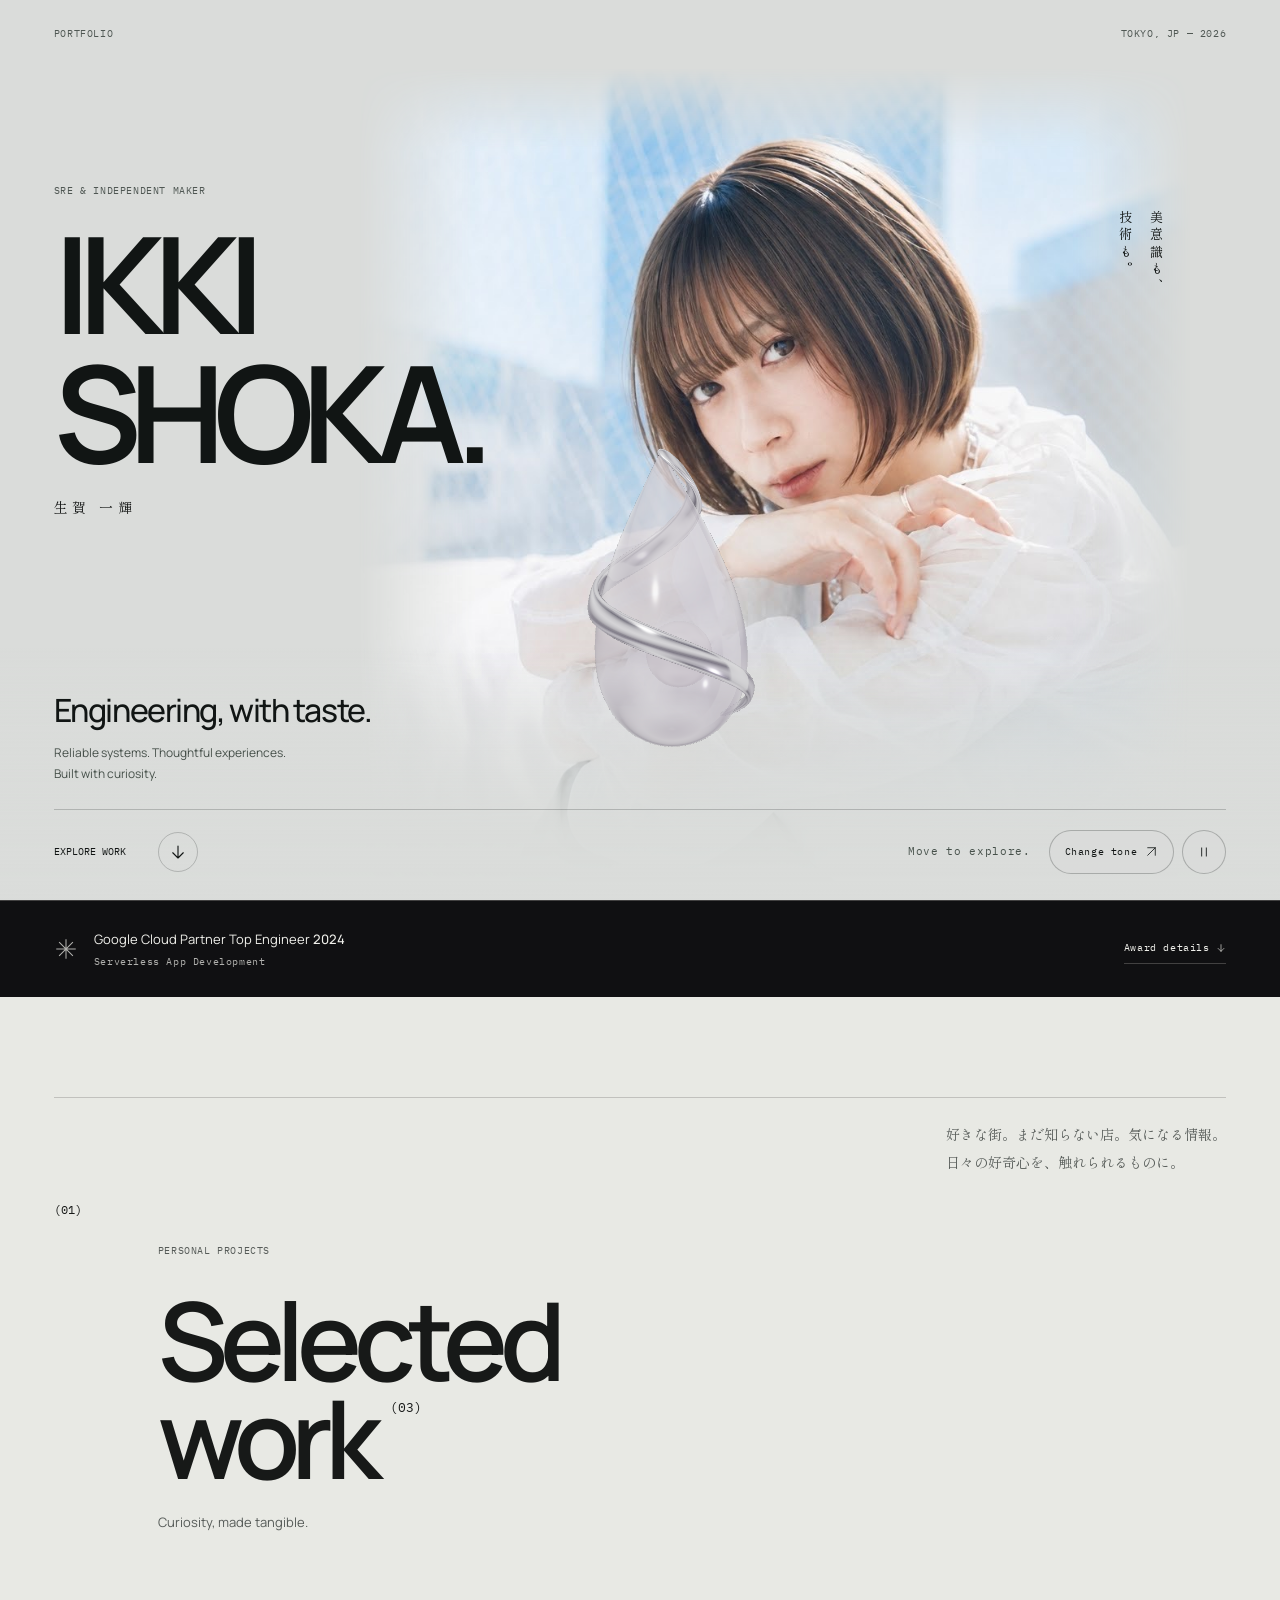
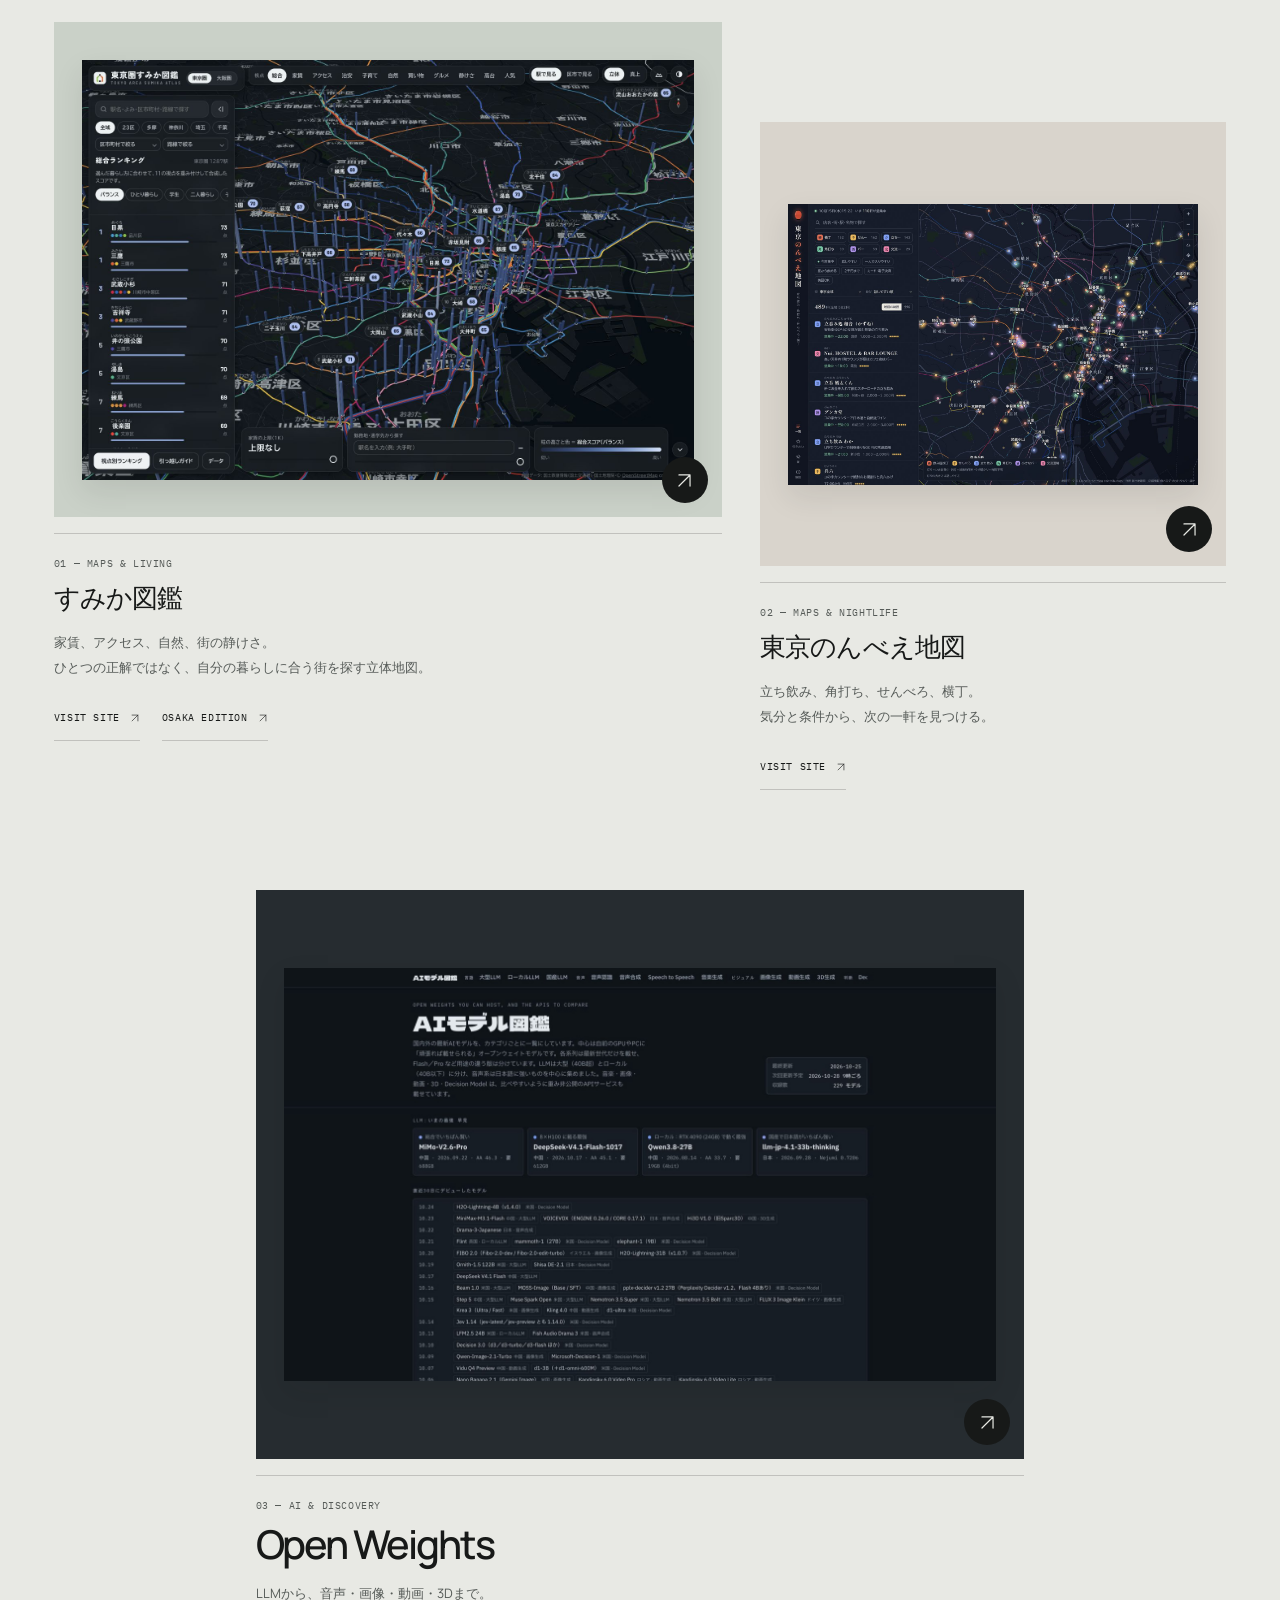
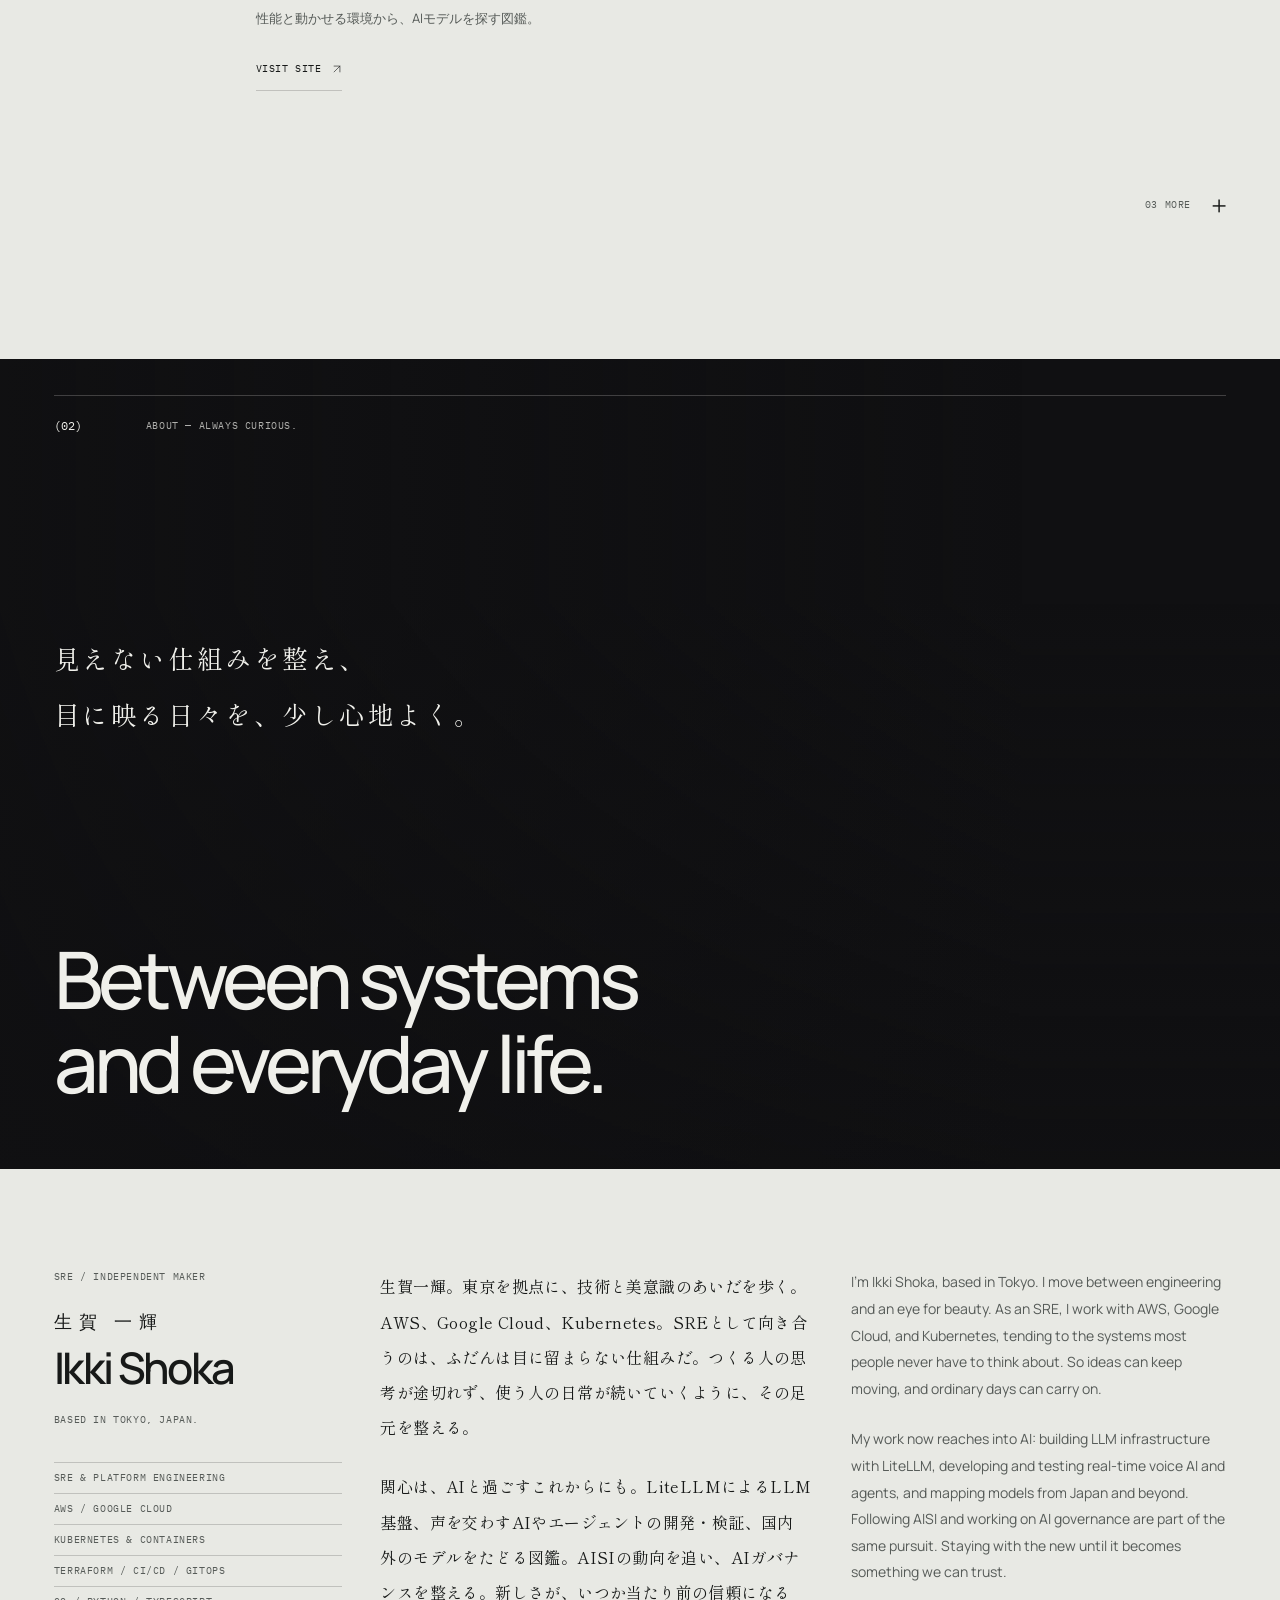
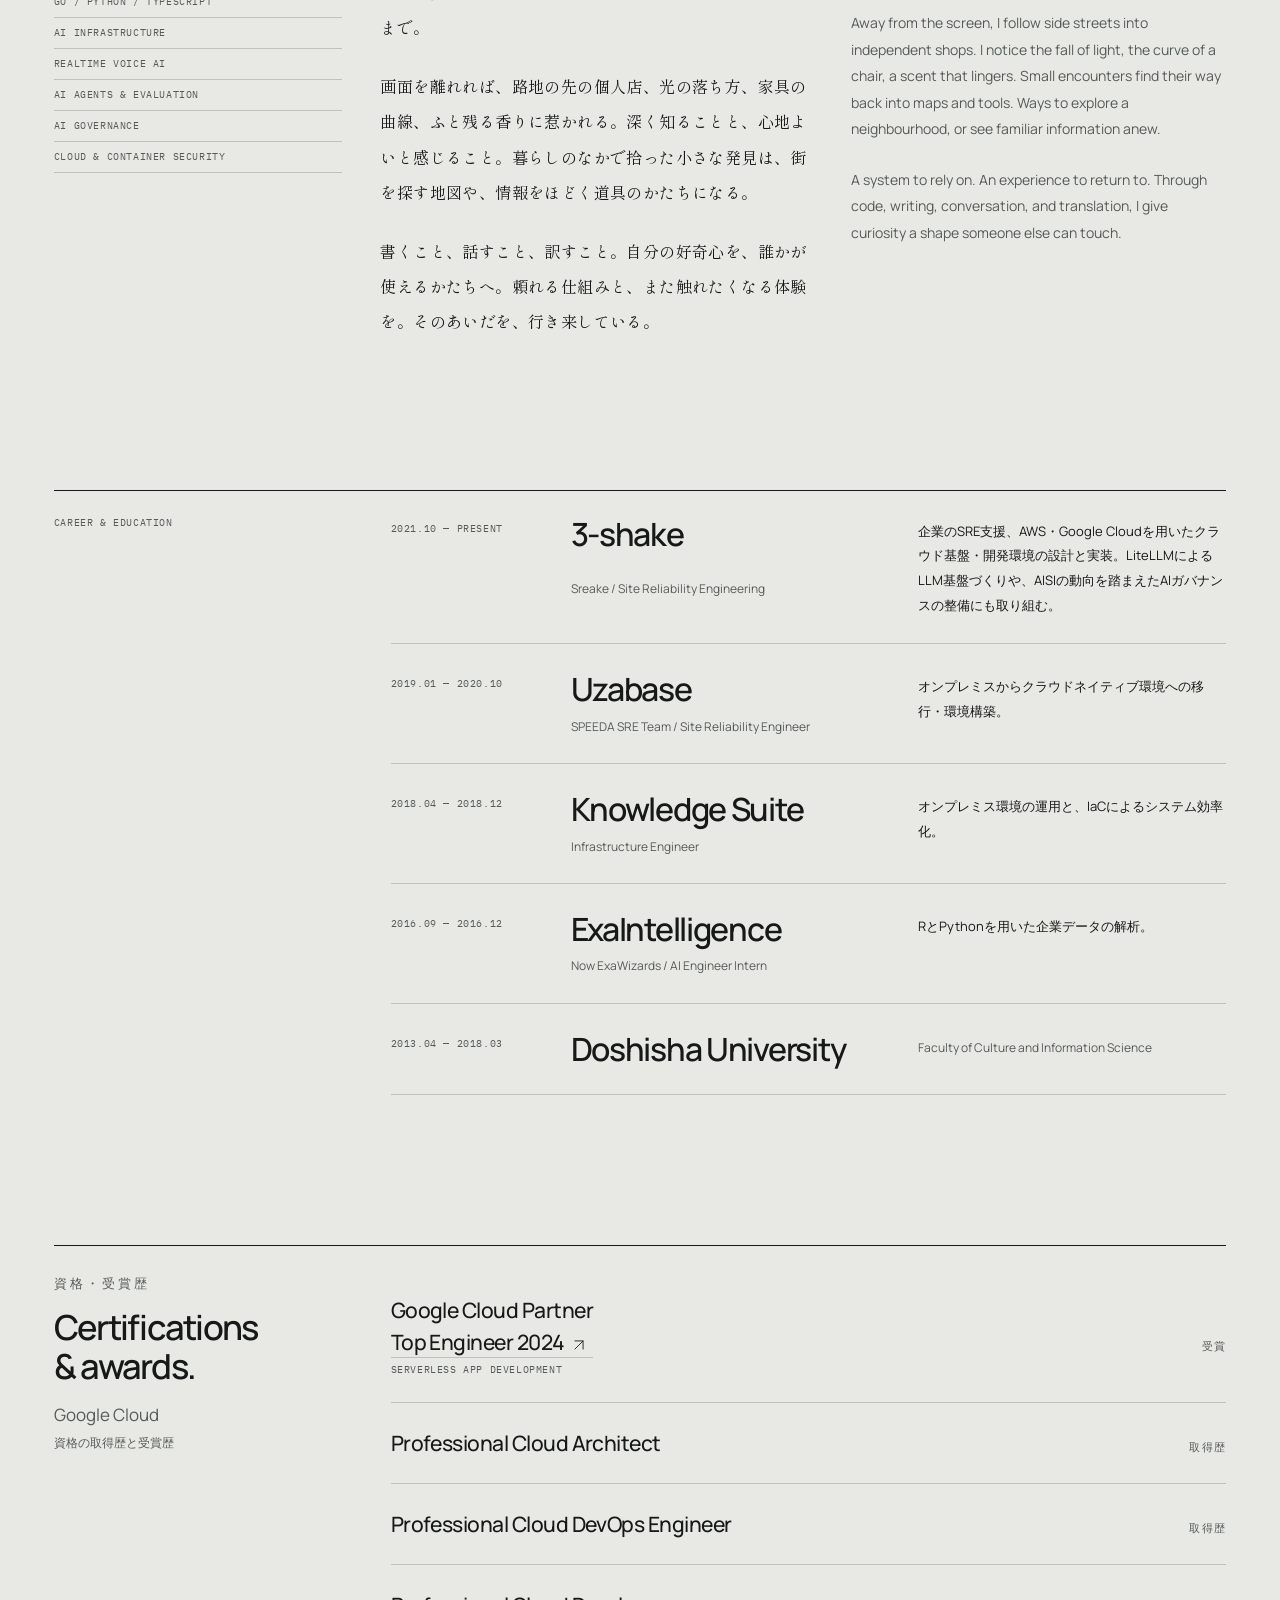
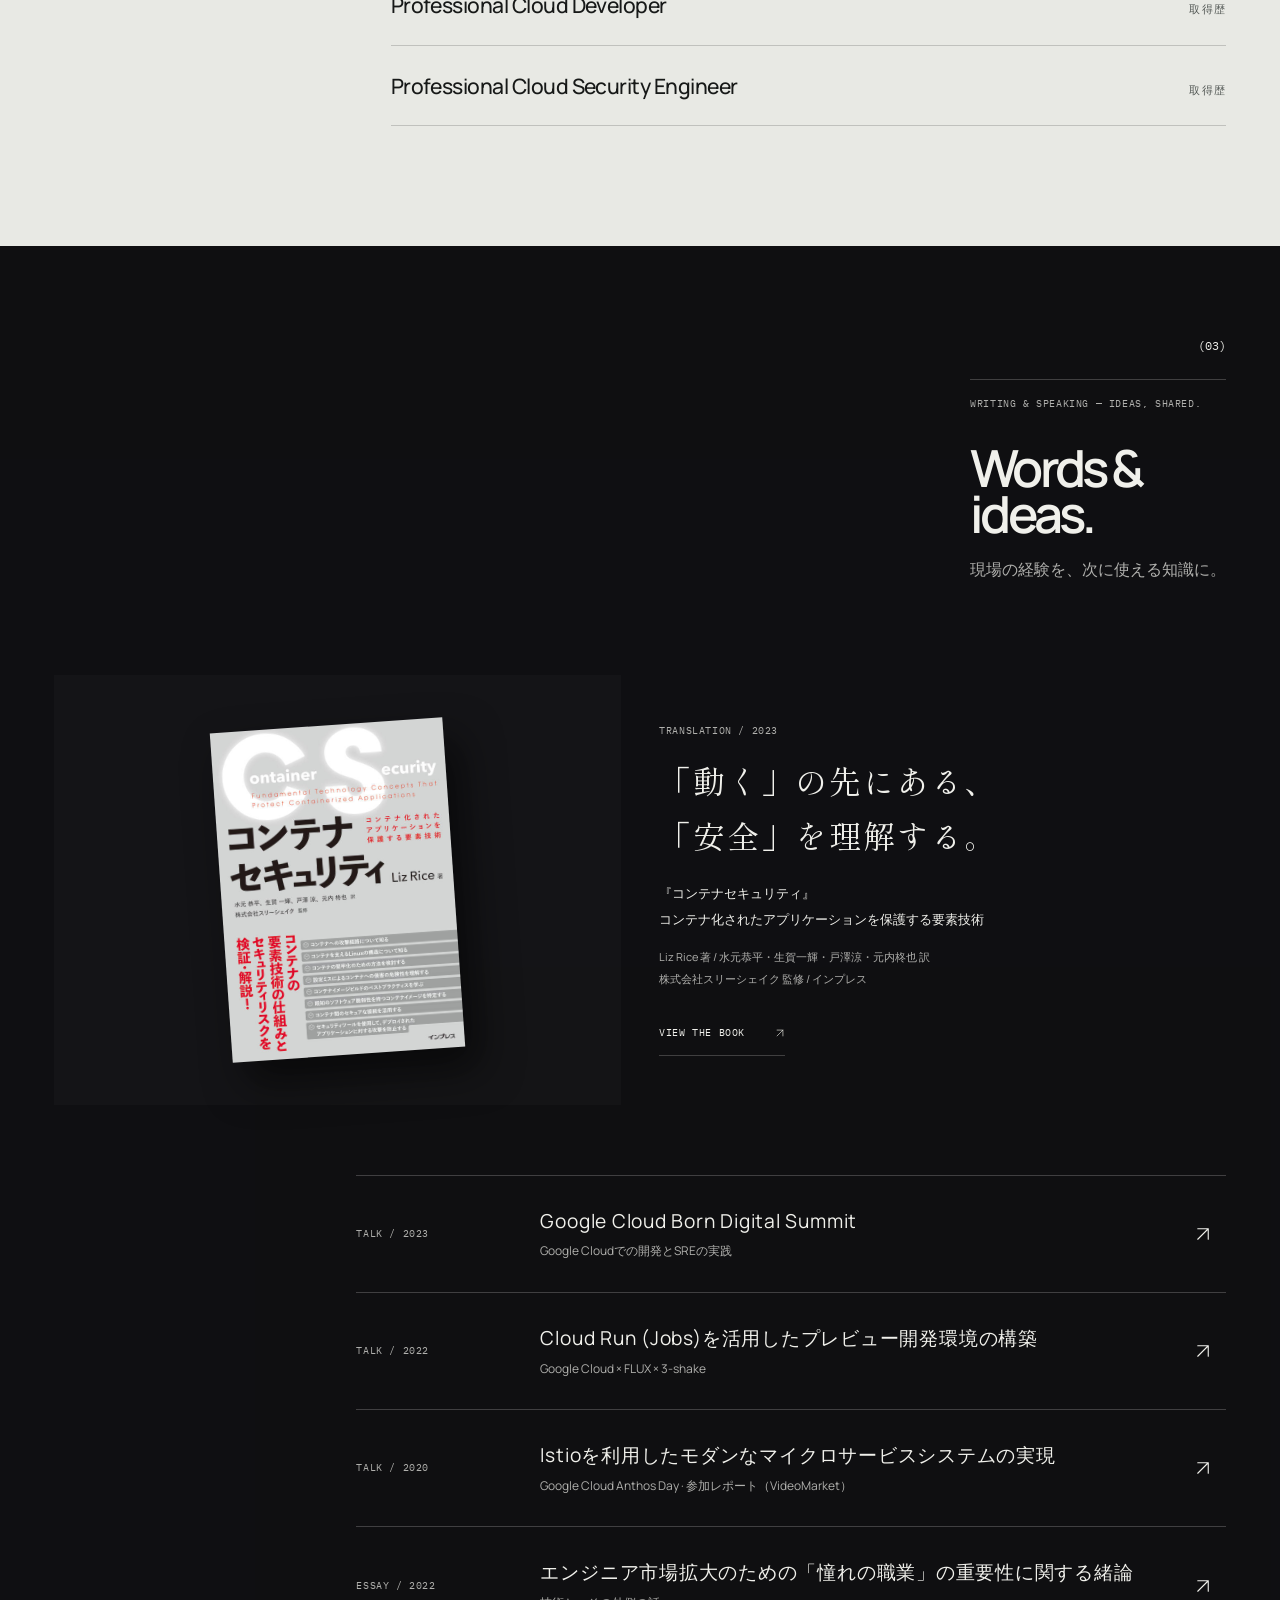
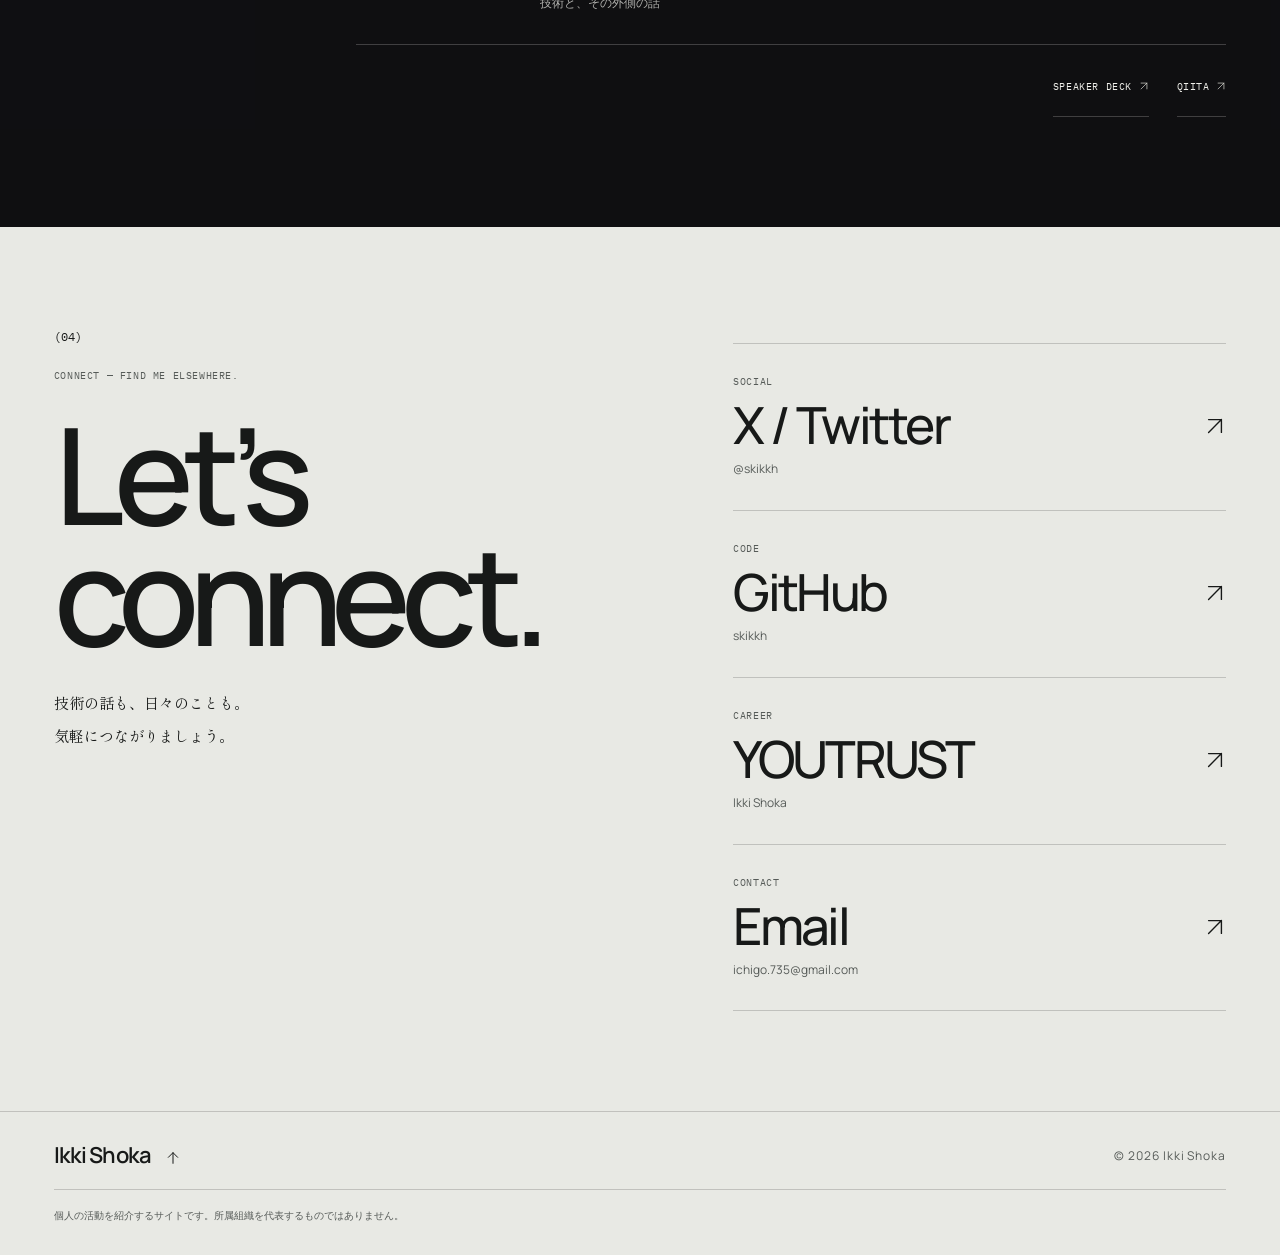
==== commit 6147041d: "Repair award navigation and remove empty credential links" ====
--- a/index.html
+++ b/index.html
@@ -8,9 +8,9 @@
 <link rel="canonical" href="https://skikkh.github.io/">
 <meta property="og:type" content="website"><meta property="og:locale" content="ja_JP"><meta property="og:title" content="生賀一輝 — Ikki Shoka"><meta property="og:description" content="美意識も、技術も。生賀一輝の仕事と個人開発。"><meta property="og:url" content="https://skikkh.github.io/"><meta property="og:image" content="https://skikkh.github.io/assets/og.jpg"><meta name="twitter:card" content="summary_large_image">
 <link rel="icon" type="image/svg+xml" href="/favicon.svg">
-  <script type="module" crossorigin src="/assets/main-DHAf-esd.js"></script>
+  <script type="module" crossorigin src="/assets/main-CkFiXuIi.js"></script>
   <link rel="modulepreload" crossorigin href="/assets/modulepreload-polyfill-P2Xu9kJm.js">
-  <link rel="stylesheet" crossorigin href="/assets/main-CAIYMHw3.css">
+  <link rel="stylesheet" crossorigin href="/assets/main-jmQLEwGo.css">
 </head>
 <body id="top">
 <div class="sculpture" id="sculpture" aria-hidden="true">
@@ -92,11 +92,11 @@
 <div class="certifications" id="certifications" aria-labelledby="certifications-title">
 <div class="certifications-intro"><p class="certifications-label">資格・受賞歴</p><h3 id="certifications-title" lang="en">Certifications<br>&amp; awards.</h3><p><span lang="en">Google Cloud</span><br>資格の取得歴と受賞歴</p></div>
 <ul class="certification-list">
-<li class="certification-award"><div><h4 lang="en"><a href="https://cloud.google.com/blog/ja/topics/partners/partner-top-engineer-2024-award-winners" target="_blank" rel="noopener noreferrer">Google Cloud Partner<br>Top Engineer 2024 <svg class="ui-icon icon-external" viewBox="0 0 24 24" fill="none" stroke="currentColor" stroke-width="1.5" stroke-linecap="round" stroke-linejoin="round" aria-hidden="true" focusable="false"><path d="M5 19 19 5M5 5h14v14"/></svg></a></h4><p lang="en">Serverless App Development</p></div><span>受賞</span></li>
-<li><h4 lang="en"><a href="https://www.credential.net/profile/617859/wallet" target="_blank" rel="noopener noreferrer" aria-label="Professional Cloud Architectの取得証明一覧を開く（新しいタブ）">Professional Cloud Architect <svg class="ui-icon icon-external" viewBox="0 0 24 24" fill="none" stroke="currentColor" stroke-width="1.5" stroke-linecap="round" stroke-linejoin="round" aria-hidden="true" focusable="false"><path d="M5 19 19 5M5 5h14v14"/></svg></a></h4><span>取得歴</span></li>
-<li><h4 lang="en"><a href="https://www.credential.net/profile/617859/wallet" target="_blank" rel="noopener noreferrer" aria-label="Professional Cloud DevOps Engineerの取得証明一覧を開く（新しいタブ）">Professional Cloud DevOps Engineer <svg class="ui-icon icon-external" viewBox="0 0 24 24" fill="none" stroke="currentColor" stroke-width="1.5" stroke-linecap="round" stroke-linejoin="round" aria-hidden="true" focusable="false"><path d="M5 19 19 5M5 5h14v14"/></svg></a></h4><span>取得歴</span></li>
-<li><h4 lang="en"><a href="https://www.credential.net/profile/617859/wallet" target="_blank" rel="noopener noreferrer" aria-label="Professional Cloud Developerの取得証明一覧を開く（新しいタブ）">Professional Cloud Developer <svg class="ui-icon icon-external" viewBox="0 0 24 24" fill="none" stroke="currentColor" stroke-width="1.5" stroke-linecap="round" stroke-linejoin="round" aria-hidden="true" focusable="false"><path d="M5 19 19 5M5 5h14v14"/></svg></a></h4><span>取得歴</span></li>
-<li><h4 lang="en"><a href="https://www.credential.net/profile/617859/wallet" target="_blank" rel="noopener noreferrer" aria-label="Professional Cloud Security Engineerの取得証明一覧を開く（新しいタブ）">Professional Cloud Security Engineer <svg class="ui-icon icon-external" viewBox="0 0 24 24" fill="none" stroke="currentColor" stroke-width="1.5" stroke-linecap="round" stroke-linejoin="round" aria-hidden="true" focusable="false"><path d="M5 19 19 5M5 5h14v14"/></svg></a></h4><span>取得歴</span></li>
+<li class="certification-award"><div><h4 lang="en"><a href="https://sreake.com/news/google-cloud-partner-top-engineer-2024/" target="_blank" rel="noopener noreferrer" aria-label="Google Cloud Partner Top Engineer 2024の受賞発表を開く（新しいタブ）">Google Cloud Partner<br>Top Engineer 2024 <svg class="ui-icon icon-external" viewBox="0 0 24 24" fill="none" stroke="currentColor" stroke-width="1.5" stroke-linecap="round" stroke-linejoin="round" aria-hidden="true" focusable="false"><path d="M5 19 19 5M5 5h14v14"/></svg></a></h4><p lang="en">Serverless App Development</p></div><span>受賞</span></li>
+<li><h4 lang="en">Professional Cloud Architect</h4><span>取得歴</span></li>
+<li><h4 lang="en">Professional Cloud DevOps Engineer</h4><span>取得歴</span></li>
+<li><h4 lang="en">Professional Cloud Developer</h4><span>取得歴</span></li>
+<li><h4 lang="en">Professional Cloud Security Engineer</h4><span>取得歴</span></li>
 </ul>
 </div>
 </div>
--- a/assets/main-jmQLEwGo.css
+++ b/assets/main-jmQLEwGo.css
@@ -0,0 +1 @@
+@font-face{font-family:Profile Serif;font-style:normal;font-weight:500;font-display:swap;src:url(/assets/cormorant-garamond-latin-500-normal-BsRWmXhO.woff2)format("woff2")}@font-face{font-family:Profile Serif;font-style:italic;font-weight:500;font-display:swap;src:url(/assets/cormorant-garamond-latin-500-italic-Y14P-dkT.woff2)format("woff2")}@font-face{font-family:Profile Mono;font-style:normal;font-weight:400;font-display:swap;src:url(/assets/ibm-plex-mono-latin-400-normal-DMJ8VG8y.woff2)format("woff2")}@font-face{font-family:Profile Mincho;font-style:normal;font-weight:400;font-display:swap;src:url(/assets/shippori-site-Co5m6cP5.woff)format("woff")}:root{--font-display:"Profile Serif","Cormorant Garamond",Garamond,"Times New Roman",serif;--font-serif:"Profile Serif","Cormorant Garamond",Garamond,"Times New Roman",serif;--font-mono:"Profile Mono","IBM Plex Mono",ui-monospace,Menlo,monospace;--font-mincho:"Profile Mincho","Shippori Mincho","Hiragino Mincho ProN","Hiragino Mincho Pro","Yu Mincho",YuMincho,serif;--night:#111114;--night-ink:#efede6;--night-muted:#aeaca3;--night-rule:#efede638;--paper:#f8f7f2;--ink:#1c1c16;--ink-muted:#5d5c53;--rule:#1c1c162b;--pad:clamp(20px,5.2vw,84px);--gap:clamp(14px,1.8vw,28px);--cols:repeat(12,minmax(0,1fr))}*{box-sizing:border-box}html{scroll-behavior:smooth;-webkit-text-size-adjust:100%;scroll-padding-top:20px}body{isolation:isolate;background:var(--scene-background,var(--night));color:var(--night-ink);font:400 16px/2 var(--font-mincho);letter-spacing:.03em;font-synthesis:none;font-kerning:normal;-webkit-font-smoothing:antialiased;margin:0}[lang=en]{font-family:var(--font-serif);letter-spacing:0}h1,h2,h3,h4,p{margin:0;font-weight:400}p{text-wrap:pretty}a{color:inherit;text-decoration:none}img{max-width:100%;height:auto;display:block}button{font:inherit;color:inherit;cursor:pointer;border:0}button:disabled{cursor:default}a,button{-webkit-tap-highlight-color:transparent;touch-action:manipulation;transition:color .25s,background .25s,border-color .25s,opacity .25s}:focus-visible{outline-offset:5px;outline:2px solid}.ui-icon{vertical-align:-.12em;flex-shrink:0;width:1em;height:1em;display:inline-block}.skip{z-index:50;background:var(--paper);color:var(--ink);padding:12px 20px;position:fixed;top:10px;left:10px;transform:translateY(-180%)}.skip:focus{transform:none}.label{font:400 11px/1.6 var(--font-mono);letter-spacing:.08em;text-transform:uppercase}.mobile-break{display:none}body>.sculpture{z-index:0;pointer-events:none;width:100%;height:100svh;position:fixed;inset:0;overflow:hidden}body>main{z-index:2;position:relative}body>footer{z-index:1;position:relative}#scene{isolation:isolate;width:100%;height:100%;position:relative}#scene canvas,#scene .fallback{width:100%;height:100%;position:absolute;inset:0}#scene canvas{z-index:2;pointer-events:none}#scene .fallback{opacity:.15}.scroll-media{object-fit:cover;object-position:center;pointer-events:none;z-index:1;width:100%;height:100%;transform:translate3d(calc(var(--drift-x,0)*-16px),calc(var(--drift-y,0)*-10px),0) scale(1.03);transition:transform 1.4s cubic-bezier(.22,1,.36,1),opacity .6s,filter .6s;display:block;position:absolute;inset:0}.scroll-media[hidden],body[data-backdrop=film] #scene,body[data-backdrop=still] #scene{display:none}body[data-finish=satin] .scroll-media{filter:sepia(.5)saturate(1.5)hue-rotate(275deg)contrast(.94)}body[data-scene-paused=true]:not([data-chapter=intro]) #scene{opacity:.12!important}body[data-scene-paused=true]:not([data-chapter=intro]) .scroll-media{opacity:.35}.scroll-progress{z-index:30;transform-origin:0;pointer-events:none;background:#a9a493;width:100%;height:2px;position:fixed;top:0;left:0;transform:scaleX(0)}.scroll-reveal{transition:transform 1s cubic-bezier(.22,1,.36,1);transform:translateY(28px)}.scroll-reveal.is-visible,body[data-scene-paused=true] .scroll-reveal{transform:none}body[data-scene-paused=true] .scroll-reveal{transition:none}.hero{min-height:100svh;padding:24px var(--pad) 26px;background:linear-gradient(#09090ba8,#09090b1f 30%,#09090b00 50%,#09090b2e 66%,#09090bc7 88%);grid-template:"meta meta""name verse"".verse"". ."1fr"copy copy""foot foot"/minmax(0,1fr) auto;column-gap:20px;display:grid;position:relative}.hero-meta{color:var(--night-muted);border-bottom:1px solid var(--night-rule);grid-area:meta;justify-content:space-between;gap:20px;padding-bottom:14px;display:flex}.hero-name{grid-area:name;padding-top:clamp(28px,5vh,56px)}.hero-role{color:var(--night-muted);margin-bottom:14px}.hero h1{font:500 clamp(42px,13vw,64px)/.94 var(--font-display);letter-spacing:-.005em;white-space:nowrap}.hero h1 em{font-style:italic}.hero-jpname{letter-spacing:.42em;color:var(--night-ink);margin-top:14px;font-size:15px;line-height:1.6}.hero-verse{writing-mode:vertical-rl;letter-spacing:.32em;color:var(--night-ink);white-space:nowrap;grid-area:verse;justify-self:end;margin-top:clamp(30px,5vh,58px);font-size:15px;line-height:2}.hero-copy{border-top:1px solid var(--night-rule);grid-area:copy;padding-top:18px}.hero-statement{font:italic 500 clamp(25px,6.6vw,30px)/1.2 var(--font-display)}.intro{font:500 17px/1.5 var(--font-serif);color:var(--night-muted);margin-top:10px}.hero-foot{grid-area:foot;justify-content:space-between;align-items:flex-end;gap:16px;padding-top:22px;display:flex}.round-link{border-bottom:1px solid var(--night-rule);justify-content:space-between;align-items:center;gap:28px;min-width:150px;min-height:40px;padding:10px 0;display:flex}.round-link [lang=en]{font:inherit}.round-link .ui-icon{transition:transform .3s}.round-link:hover .ui-icon{transform:translateY(4px)}.scene-controls{z-index:5;align-items:center;gap:18px;display:flex}.scene-controls>div{gap:8px;display:flex}.scene-hint{font:400 11px/1.4 var(--font-mono);letter-spacing:.06em;color:var(--night-muted);display:none}.scene-controls button{min-height:40px;font:400 11px/1 var(--font-mono);letter-spacing:.06em;background:#09090b59;border:1px solid #efede65c;border-radius:999px;align-items:center;gap:8px;padding:8px 15px;display:inline-flex}.scene-controls button:disabled{opacity:.45}.scene-controls button:hover:not(:disabled){background:var(--night-ink);color:var(--night)}.scene-controls .ui-icon{width:13px;height:13px}#motion{flex:none;justify-content:center;width:40px;padding:0}#motion .ui-icon{width:14px;height:14px}#motion .icon-play,#motion[aria-pressed=true] .icon-pause{display:none}#motion[aria-pressed=true] .icon-play{display:block}body:not([data-chapter=intro]) .scene-controls{z-index:40;gap:0;position:fixed;bottom:20px;right:20px}body:not([data-chapter=intro]) .scene-controls #material,body:not([data-chapter=intro]) .scene-hint{display:none}body:not([data-chapter=intro]) #motion{width:42px;height:42px;color:var(--paper);-webkit-backdrop-filter:blur(8px);backdrop-filter:blur(8px);background:#1c1c16e6;border-color:#f8f7f266}.hero-award{padding:22px var(--pad);border-top:1px solid var(--night-rule);color:var(--night-ink);background:#09090bb3;align-items:center;gap:16px;display:flex}.credential-mark{width:24px;height:24px;color:var(--night-muted);flex:0 0 24px}.credential-copy{min-width:0;font:500 18px/1.3 var(--font-serif)}.credential-copy>span{display:block}.credential-copy strong{white-space:nowrap;font-style:italic;font-weight:500}.credential-copy small{font:400 11px/1.5 var(--font-mono);letter-spacing:.06em;color:var(--night-muted);margin-top:4px;display:block}.hero-award>a{border-bottom:1px solid var(--night-rule);font:400 11px/1.4 var(--font-mono);letter-spacing:.06em;white-space:nowrap;margin-left:auto;padding:8px 0}.chapter{border-top:1px solid var(--rule);grid-template-columns:auto minmax(0,1fr);gap:22px 18px;padding-top:16px;display:grid}.chapter-no{font:italic 500 clamp(64px,18vw,84px)/.82 var(--font-display);letter-spacing:-.01em}.chapter .label{color:var(--ink-muted);margin-bottom:12px}.chapter-en{font:italic 500 19px/1.4 var(--font-serif);color:var(--ink-muted);margin-top:10px}.chapter-jp{color:var(--ink-muted);grid-column:1/-1;font-size:15px;line-height:2}.work{background:var(--paper);color:var(--ink);padding:56px var(--pad) 84px}.project-visual{outline:1px solid var(--rule);background:#ecebe4;display:block;position:relative;overflow:hidden}.project-visual img{aspect-ratio:1.3;object-fit:cover;object-position:left top;width:100%;transition:transform 1.1s cubic-bezier(.2,.8,.2,1)}.project-visual:hover img{transform:scale(1.03)}.visit-circle{background:var(--ink);width:42px;height:42px;color:var(--paper);border-radius:50%;place-items:center;font-size:16px;transition:transform .4s;display:grid;position:absolute;bottom:14px;right:14px}.project-visual:hover .visit-circle{transform:rotate(45deg)}.project-info{padding-top:18px}.project-number{color:var(--ink-muted);margin-bottom:8px}.project-info h3{letter-spacing:.06em;font-feature-settings:"palt";font-size:23px;line-height:1.5}.project-info>p:not(.project-number){color:var(--ink-muted);margin-top:10px;font-size:15px;line-height:2}.project-links{flex-wrap:wrap;gap:6px 22px;margin-top:16px;display:flex}.project-links a{border-bottom:1px solid var(--rule);padding:6px 0}.project-links a:hover,.text-link:hover,.more-writing a:hover{border-color:currentColor}.project-main{margin:48px calc(var(--pad)*-1) 0}.project-main .project-visual{outline:0}.project-main .project-info{padding-inline:var(--pad)}.project-grid{gap:56px;margin-top:64px;display:grid}.project-security{width:84%;margin-left:auto}.project-security .project-visual img{aspect-ratio:.86}.project-grid-new .project-visual img{aspect-ratio:auto}.project-grid-new h3{font:500 38px/1.15 var(--font-display);letter-spacing:0}.project-kikkake{width:90%;margin-left:auto}@media (width>=651px){.project-grid.project-grid-new{row-gap:72px}.project-open-weights{grid-column:1/10}.project-profia{grid-column:1/8}.project-kikkake{grid-column:8/-1;width:auto;margin-top:100px}}.text-link{border-bottom:1px solid var(--rule);align-items:center;gap:30px;padding:10px 0;display:inline-flex}.work-all{width:max-content;margin:56px 0 0 auto;display:flex}.about{color:var(--ink)}.about-opening{min-height:min(88svh,760px);padding:28px var(--pad) 44px;color:var(--night-ink);background:linear-gradient(#09090b80,#09090b14 32% 62%,#09090b9e);grid-template-rows:auto 1fr auto;grid-template-columns:auto minmax(0,1fr);column-gap:20px;display:grid}.chapter-mark{border-top:1px solid var(--night-rule);grid-column:1/-1;align-items:flex-end;gap:18px;padding-top:16px;display:flex}.chapter-mark .label{color:var(--night-muted);padding-bottom:6px}.about-opening h2{font:italic 500 clamp(34px,9.6vw,44px)/1.08 var(--font-display);grid-area:3/1/auto/-1;align-self:end;margin-top:36px}.about-lead{writing-mode:vertical-rl;letter-spacing:.24em;white-space:nowrap;grid-area:2/1;justify-self:start;margin-top:36px;font-size:clamp(18px,4.8vw,20px);line-height:2.1}.about-sheet{background:var(--paper);padding:64px var(--pad) 84px}.about-grid{gap:44px;display:grid}.about-signature{border-bottom:1px solid var(--rule);padding-bottom:30px}.profile-eyebrow,.about-caption{color:var(--ink-muted)}.nameplate{margin:22px 0 18px}.nameplate strong{letter-spacing:.38em;font-size:18px;font-weight:400;line-height:1.6;display:block}.nameplate span{font:italic 500 46px/1 var(--font-display);margin-top:6px;display:block}.expertise{color:var(--ink-muted);flex-wrap:wrap;gap:4px 18px;margin:24px 0 0;padding:0;list-style:none;display:flex}.profile-jp p{letter-spacing:.05em;font-size:15.5px;line-height:2.1}.profile-jp p+p{margin-top:1.15em}.profile-en{border-top:1px solid var(--rule);padding-top:30px}.profile-en p+p{margin-top:.9em}.career,.certifications{border-top:1px solid var(--ink);gap:22px;margin-top:84px;padding-top:16px;display:grid}.career-label,.certifications-label{color:var(--ink-muted)}.certifications-label{letter-spacing:.24em;font-size:13px}.career ol,.certification-list{margin:0;padding:0;list-style:none}.career li{border-bottom:1px solid var(--rule);gap:6px;padding:22px 0;display:grid}.career-date{color:var(--ink-muted)}.career h3{font:500 26px/1.15 var(--font-display)}.career li p{font:italic 500 17px/1.45 var(--font-serif);color:var(--ink-muted);margin-top:4px}.career li div>span{margin-top:8px;font-size:15px;line-height:1.95;display:block}.certifications-intro h3{font:500 34px/1.1 var(--font-display);margin:12px 0 14px}.certifications-intro>p:not(.certifications-label){color:var(--ink-muted);font-size:14px;line-height:1.9}.certifications-intro>p [lang=en]{font-size:17px}.certifications-intro>a{border-bottom:1px solid var(--rule);letter-spacing:.06em;align-items:center;gap:8px;margin-top:14px;padding:6px 0;font-size:13px;display:inline-flex}.certification-list li{border-bottom:1px solid var(--rule);justify-content:space-between;align-items:baseline;gap:20px;padding:16px 0;display:flex}.certification-list h4{font:500 21px/1.35 var(--font-serif)}.certification-list li>span{letter-spacing:.12em;color:var(--ink-muted);flex:none;font-size:13px}.certification-list h4 a{border-bottom:1px solid var(--rule);display:inline-block}.certification-list h4 a:hover{border-color:currentColor}.certification-list h4 a:focus-visible{outline-offset:4px;outline:2px solid}.certification-list h4 .ui-icon{width:14px;height:14px;margin-left:4px}.certification-award p{font:400 11px/1.6 var(--font-mono);letter-spacing:.06em;text-transform:uppercase;color:var(--ink-muted);margin-top:4px}.notes{color:var(--night-ink);padding:120px var(--pad) 84px;background:linear-gradient(#09090b33,#09090bb8 340px,#09090bd6)}.notes .chapter{border-color:var(--night-rule)}.notes .chapter .label,.notes .chapter-jp{color:var(--night-muted)}.notes .chapter-jp{margin-top:16px}.publication{gap:30px;margin-top:64px;padding-bottom:56px;display:grid}.book-art{place-items:center;padding:28px 0;display:grid}.real-book{width:auto;height:clamp(240px,62vw,300px);transition:transform .6s;transform:rotate(-4deg);box-shadow:14px 22px 40px #0000008c}.publication:hover .real-book{transform:rotate(-1.5deg)translateY(-4px)}.publication .project-number{color:var(--night-muted)}.publication-copy h3{letter-spacing:.06em;font-feature-settings:"palt";margin:14px 0 18px;font-size:clamp(22px,6vw,32px);line-height:1.65}.publication-copy>p:not(.project-number){font-size:15px;line-height:2}.publication-copy .publication-note{color:var(--night-muted);margin-top:14px;font-size:13px;line-height:1.95}.publication .text-link{border-color:var(--night-rule);margin-top:22px}.publication:hover .text-link{border-color:currentColor}.writing-list{border-top:1px solid var(--night-rule)}.writing-list>a{border-bottom:1px solid var(--night-rule);grid-template-columns:minmax(0,1fr) 20px;align-items:center;gap:8px 16px;padding:22px 0;transition:padding .35s,color .35s;display:grid}.writing-kind{color:var(--night-muted);grid-column:1/-1}.writing-list h3{letter-spacing:.04em;font-size:17px;line-height:1.75}.writing-list p{color:var(--night-muted);margin-top:4px;font-size:13px;line-height:1.8}.writing-list>a>span:last-child{font-size:18px}.writing-list>a:hover{color:#fff}.more-writing{flex-wrap:wrap;justify-content:flex-end;gap:10px 28px;margin-top:28px;display:flex}.more-writing a{border-bottom:1px solid var(--night-rule);padding:6px 0}.contact{background:var(--paper);color:var(--ink);padding:84px var(--pad) 72px}.contact-layout{gap:48px;display:grid}.contact-intro{border-top:1px solid var(--ink);padding-top:16px}.contact-intro .chapter-no{margin-bottom:22px}.contact-intro .label{color:var(--ink-muted)}.contact h2{font:500 clamp(42px,12vw,56px)/1 var(--font-display);margin-top:14px}.contact-intro>p:last-child{margin-top:20px;font-size:15.5px;line-height:2}.social-links{border-top:1px solid var(--rule)}.social-link{border-bottom:1px solid var(--rule);grid-template-columns:minmax(0,1fr) 32px;gap:6px 16px;padding:24px 0;display:grid}.social-platform{color:var(--ink-muted);grid-column:1}.social-name{font:500 clamp(32px,9vw,46px)/1.1 var(--font-display);overflow-wrap:anywhere;grid-column:1}.social-description{color:var(--ink-muted);grid-column:1;font-size:14px;line-height:1.8}.social-arrow{grid-area:1/2/4;place-self:center end;font-size:22px;transition:transform .3s}.social-link:hover .social-arrow{transform:translate(3px,-3px)}footer{padding:28px var(--pad) 30px;background:var(--paper);color:var(--ink);border-top:1px solid var(--rule);flex-wrap:wrap;justify-content:space-between;align-items:center;gap:18px 24px;display:flex}.footer-name{font:italic 500 26px/1.2 var(--font-display);align-items:center;gap:14px;display:inline-flex}.footer-name .ui-icon{width:16px;height:16px}footer>div{flex-wrap:wrap;align-items:center;gap:10px 24px;display:flex}footer>div>span{font-family:var(--font-display);letter-spacing:.08em;text-transform:none;color:var(--ink-muted);font-size:12px}.disclosure{border-top:1px solid var(--rule);width:100%;color:var(--ink-muted);padding-top:16px;font-size:12px;line-height:1.9}body:not([data-chapter=intro]) footer{padding-bottom:84px}@media (width<=650px){.hero-foot{gap:12px}.round-link{flex-shrink:0;gap:8px;width:clamp(100px,28vw,150px);min-width:0;font-size:10px}.mobile-break{display:block}.hero-award{flex-wrap:wrap}.hero-award>a{margin-left:40px}.scene-controls button{padding-inline:12px}}@media (width>=651px){.hero h1{font-size:clamp(64px,9vw,84px)}.hero-verse{font-size:16px}.hero-copy{grid-template-columns:minmax(0,1fr) minmax(0,1fr);align-items:end;gap:24px;display:grid}.hero-statement{font-size:clamp(28px,3.8vw,34px)}.intro{margin-top:0;font-size:18px}.scene-hint{display:inline}.chapter{grid-template-columns:var(--cols);column-gap:var(--gap)}.chapter-no{grid-column:1/4;font-size:clamp(84px,11vw,128px)}.chapter-title{grid-column:4/-1}.chapter h2{font-size:clamp(46px,6vw,62px)}.chapter-jp{grid-column:4/-1;font-size:16px}.work{padding:84px var(--pad) 110px}.project-main{margin:64px 0 0}.project-main .project-visual{outline:1px solid var(--rule)}.project-main .project-visual img{aspect-ratio:1.55}.project-main .project-info{column-gap:var(--gap);grid-template-columns:minmax(0,1fr) minmax(0,1.3fr);grid-template-areas:"num text""title text"".links";padding-inline:0;display:grid}.project-main .project-number{grid-area:num}.project-main .project-info>h3{grid-area:title}.project-main .project-info>p:not(.project-number){grid-area:text;margin-top:0}.project-main .project-links{grid-area:links}.project-grid{grid-template-columns:var(--cols);column-gap:var(--gap);align-items:start;row-gap:0;margin-top:96px}.project-nonbei{grid-column:1/9}.project-security{grid-column:7/-1;width:auto;margin-top:72px}.project-security .project-visual img{aspect-ratio:1.2}.about-opening{min-height:min(80svh,820px);padding-top:36px;padding-bottom:56px}.chapter-mark .chapter-no{font-size:clamp(84px,11vw,128px)}.about-opening h2{font-size:clamp(46px,6vw,64px)}.about-lead{font-size:22px}.about-sheet{padding:84px var(--pad) 110px}.about-grid{grid-template-columns:var(--cols);column-gap:var(--gap);row-gap:48px}.about-signature{column-gap:var(--gap);grid-column:1/-1;grid-template-columns:minmax(0,1fr) minmax(0,1fr);align-items:end;display:grid}.about-signature .expertise{justify-content:flex-end;margin-top:0}.profile-jp{grid-column:1/7}.profile-en{border-top:0;grid-column:7/-1;padding-top:0}.profile-jp p{font-size:16px}.profile-en p{font-size:19px}.career,.certifications{grid-template-columns:var(--cols);column-gap:var(--gap);margin-top:110px}.career-label,.certifications-intro{grid-column:1/4}.career ol,.certification-list{grid-column:4/-1}.career li{column-gap:var(--gap);grid-template-columns:150px minmax(0,1fr)}.career-date{padding-top:6px}.notes{padding:160px var(--pad) 110px}.publication{grid-template-columns:var(--cols);column-gap:var(--gap);align-items:center;margin-top:84px;padding-bottom:84px}.book-art{grid-column:1/6}.publication-copy{grid-column:7/-1}.real-book{height:clamp(280px,32vw,380px)}.writing-list>a{grid-template-columns:150px minmax(0,1fr) 24px;gap:24px;padding:26px 0}.writing-kind{grid-column:auto}.writing-list h3{font-size:19px}.writing-list>a:hover{padding-left:10px}.contact{padding:110px var(--pad) 96px}.contact-layout{grid-template-columns:var(--cols);column-gap:var(--gap)}.contact-intro{grid-column:1/7}.social-links{grid-column:7/-1;margin-top:16px}.contact h2{font-size:clamp(52px,6.4vw,84px)}}@media (width>=1051px) and (orientation:landscape){.hero{padding:26px var(--pad) 30px;background:linear-gradient(90deg,#09090b9e,#09090b33 38%,#09090b00 56%),linear-gradient(#09090b00 70%,#09090b80);grid-template:"meta meta""verse."1fr"name.""copy.""foot foot"/minmax(0,min(36vw,600px)) minmax(0,1fr)}.hero-verse{align-self:center;margin:0 4px 0 0;font-size:16px}.hero-name{padding-top:24px}.hero h1{font-size:clamp(68px,6.6vw,108px)}.hero-copy{margin-top:34px;display:block}.hero-statement{font-size:clamp(28px,2.3vw,36px)}.intro{margin-top:10px}}@media (width>=1051px){.chapter-no,.chapter-mark .chapter-no{font-size:clamp(110px,10vw,156px)}.chapter-title{grid-column:4/10}.chapter h2{font-size:clamp(56px,4.8vw,76px)}.work .chapter-jp{writing-mode:vertical-rl;letter-spacing:.2em;white-space:nowrap;grid-area:1/11/auto/-1;justify-self:end;line-height:2.1}.work{padding:120px var(--pad) 150px}.project-main{grid-template-columns:var(--cols);column-gap:var(--gap);align-items:end;margin-top:110px;display:grid}.project-main .project-visual{grid-area:1/4/auto/-1}.project-main .project-visual img{aspect-ratio:1.6}.project-main .project-info{grid-area:1/1/auto/4;padding:0 8px 0 0;display:block}.project-main .project-info>p:not(.project-number){margin-top:12px}.project-grid{margin-top:150px}.project-nonbei{grid-column:1/8}.project-nonbei .project-info{width:min(72%,520px);margin-left:auto}.project-security{grid-column:9/-1;margin-top:clamp(160px,15vw,260px)}.project-security .project-visual img{aspect-ratio:.84}.work-all{margin-top:90px}.about-opening{grid-template-columns:var(--cols);column-gap:var(--gap);min-height:min(92svh,900px);padding:44px var(--pad) 72px;background:linear-gradient(90deg,#09090b99,#09090b1f 46%,#09090b00 62%)}.about-opening h2{grid-column:1/7;font-size:clamp(56px,5vw,80px)}.about-lead{grid-area:2/7/4/9;place-self:center start;margin:0;font-size:24px}.about-sheet{padding:130px var(--pad) 150px}.about-grid{row-gap:0}.about-signature{border:0;grid-column:1/4;padding:0;display:block}.about-signature .expertise{border-top:1px solid var(--rule);margin-top:34px;display:block}.expertise li{border-bottom:1px solid var(--rule);padding:7px 0}.nameplate span{font-size:clamp(48px,4.2vw,62px)}.profile-jp{grid-column:4/8}.profile-en{grid-column:9/-1}.profile-en p{font-size:20px}.career,.certifications{margin-top:150px}.career li{grid-template-columns:200px minmax(0,1fr)}.career li>div{column-gap:var(--gap);grid-template-columns:minmax(0,1fr) minmax(0,1fr);display:grid}.career li div>span{grid-area:1/2/3;margin-top:4px}.career h3{font-size:30px}.notes{padding:220px var(--pad) 150px}.notes .chapter{border-top:0;padding-top:0}.notes .chapter-no{grid-area:1/6/auto/8;justify-self:end}.notes .chapter-title{border-top:1px solid var(--night-rule);grid-column:8/-1;padding-top:16px}.notes .chapter h2{font-size:clamp(48px,4vw,64px)}.publication{margin-top:130px;padding-bottom:120px}.book-art{grid-column:2/6}.publication-copy{grid-column:7/12}.writing-list{margin-left:calc((100% - 11*var(--gap))/12*3 + 3*var(--gap))}.writing-list>a{grid-template-columns:180px minmax(0,1fr) 24px}.contact{padding:150px var(--pad) 130px}.contact-intro{grid-column:1/6}.social-links{grid-column:7/-1}.social-name{font-size:clamp(40px,3.6vw,56px)}}@media (width>=1800px){main,footer{max-width:1920px;margin-inline:auto}}@media (prefers-reduced-motion:no-preference){.hero-name,.hero-verse{animation:1s cubic-bezier(.22,1,.36,1) both type-arrive}.hero-verse{animation-delay:.12s}}@keyframes type-arrive{0%{transform:translateY(18px)}to{transform:none}}@media (prefers-reduced-motion:reduce){html{scroll-behavior:auto}*,:before,:after{transition:none!important;animation:none!important}.scroll-reveal{transform:none}.scroll-progress{display:none}.scroll-media{transform:none}}@font-face{font-family:Profile Sans;font-style:normal;font-weight:200 800;font-display:swap;src:url(/assets/manrope-latin-wght-normal-DHIcAJRg.woff2)format("woff2")}:root{--font-display:"Profile Sans",Arial,sans-serif;--font-serif:"Profile Sans",Arial,sans-serif;--paper:#e8e9e4;--ink:#171918;--ink-muted:#565b58;--night:#101012;--night-ink:#f0f0eb;--night-muted:#b0b0ad;--rule:#17191830;--pad:clamp(22px,4.2vw,80px);--gap:clamp(20px,3vw,56px);--ease:cubic-bezier(.22,1,.36,1)}body{letter-spacing:0;font-family:Profile Sans,Hiragino Kaku Gothic ProN,Yu Gothic,sans-serif}::selection{color:#171918;background:#c5d8bd}.label{letter-spacing:.06em;font-size:10px}.scroll-progress{background:#bcc9b5}.hero-name{transform:translate3d(0,calc(var(--intro-progress,0)*-72px),0);opacity:calc(1 - var(--intro-progress,0)*.6)}@supports (animation-timeline:view()){@media (prefers-reduced-motion:no-preference){.work-collection .project-visual{animation:linear both work-arrive;animation-timeline:view();animation-range:entry}@keyframes work-arrive{0%{clip-path:inset(9% 0 0);transform:perspective(1100px)translateY(28px)rotateX(6deg)scale(.98)}to{clip-path:inset(0);transform:perspective(1100px)translateY(0)rotateX(0)scale(1)}}body[data-scene-paused=true] .work-collection .project-visual{clip-path:none;animation:none;transform:none}}}@media (prefers-reduced-motion:reduce){.hero-name{opacity:1;transform:none}}.hero{min-height:100svh;padding:26px var(--pad);background:linear-gradient(90deg,#10101290,#0000 68%),linear-gradient(#0000 70%,#101012e8);grid-template:"meta meta""name verse"1fr"copy copy""foot foot"/1.15fr 1fr;gap:24px}.hero-meta{color:var(--night-muted);border:0;padding:0}.hero-name{align-self:center;padding:28px 0}.hero-role{margin-bottom:28px}.hero h1{font:650 clamp(92px,13.4vw,224px)/.83 var(--font-display);letter-spacing:-.085em;text-transform:uppercase;white-space:normal}.hero h1>span{display:block}.hero h1>span+span{margin-top:.13em}.hero-jpname{font:400 14px/1.6 var(--font-mincho);letter-spacing:.32em;margin-top:28px}.hero-verse{font:400 15px/2.4 var(--font-mincho);letter-spacing:.3em;align-self:center;margin:0}.hero-copy{border:0;justify-content:space-between;align-items:end;gap:32px;margin:0;padding-top:16px;display:flex}.hero-statement{font:500 clamp(24px,2.6vw,42px)/1.2 var(--font-display);letter-spacing:-.045em}.intro{font:400 12px/1.8 var(--font-display);color:var(--night-muted);margin:0}.hero-foot{border-top:1px solid var(--night-rule);align-items:center;padding-top:20px}.round-link{border:0;gap:32px;min-width:0;min-height:44px;padding:0}.round-arrow{border:1px solid var(--night-rule);border-radius:50%;place-items:center;width:40px;height:40px;font-size:18px;display:grid}.round-link:hover .round-arrow{background:var(--night-ink);color:var(--night)}.scene-controls button{min-height:44px;font-size:10px}#motion{width:44px}body:not([data-chapter=intro]) #motion{width:44px;height:44px}.hero-award{padding:28px var(--pad);background:var(--night)}.credential-copy{font:400 13px/1.6 var(--font-display)}.credential-copy strong{font-style:normal}.credential-copy small,.hero-award>a{font-size:10px}.work{background:var(--paper);padding:100px var(--pad) 110px}.chapter{grid-template-columns:80px minmax(0,1fr) auto;align-items:start;gap:24px;padding-top:22px}.chapter-no,.chapter-mark .chapter-no{font:400 12px/1.6 var(--font-mono);letter-spacing:0}.chapter-no:before{content:"("}.chapter-no:after{content:")"}.chapter-title{grid-column:2}.chapter-title .label{margin-bottom:32px}.chapter h2{font:600 clamp(64px,8.5vw,140px)/.9 var(--font-display);letter-spacing:-.075em}.heading-count{vertical-align:top;font:400 13px/1.4 var(--font-mono);letter-spacing:0;margin:10px 0 0 16px;display:inline-block}.chapter-en{font:400 13px/1.5 var(--font-display);margin-top:26px}.work .chapter-jp{writing-mode:horizontal-tb;white-space:normal;max-width:300px;font:400 14px/2 var(--font-mincho);letter-spacing:0;grid-area:1/3;align-self:end}.work-collection{gap:100px var(--gap);grid-template-columns:repeat(12,minmax(0,1fr));align-items:start;margin-top:90px;display:grid}.work-collection .project{grid-area:auto/span 6;width:100%;min-width:0;margin:0;display:block}.work-collection .project:nth-child(odd){grid-column:span 7}.work-collection .project:nth-child(2n){grid-column:span 5;margin-top:100px}.work-collection .project:nth-child(3){grid-column:span 5}.work-collection .project:nth-child(4){grid-column:span 7}.work-collection .project:nth-child(6){margin-top:150px}.work-collection .project-visual{aspect-ratio:1.35;background:#d3d6d1;outline:0;place-items:center;padding:clamp(16px,2.2vw,34px);display:grid}.work-collection .project-visual img{aspect-ratio:auto;object-fit:contain;width:100%;height:auto;max-height:100%;transition:transform 1s var(--ease);box-shadow:0 12px 28px #10101218}.work-collection .project-main .project-visual{background:#cad1c8}.work-collection .project-nonbei .project-visual{aspect-ratio:1.05;background:#d9d4cc}.work-collection .project-security .project-visual{aspect-ratio:1.08;background:#cfd5d6}.work-collection .project-open-weights .project-visual{background:#262c30}.work-collection .project-profia .project-visual{background:#ddd4d1}.work-collection .project-kikkake .project-visual{aspect-ratio:1.1;background:#cbd0d5}.work-collection .project-info{border-top:1px solid var(--rule);width:100%;margin:16px 0 0;padding:22px 0 0;display:block}.project-info h3{letter-spacing:-.035em;font:500 clamp(21px,2vw,30px)/1.4 Profile Sans,Hiragino Kaku Gothic ProN,sans-serif}.project-info h3[lang=en]{font:550 clamp(30px,3.1vw,48px)/1.12 var(--font-display);letter-spacing:-.055em}.work-collection .project-info>p:not(.project-number){margin-top:14px;font-size:13px;line-height:1.95}.project-number{font-size:10px}.project-links a{align-items:center;gap:10px;min-height:44px;display:inline-flex}.visit-circle{width:46px;height:46px;font-size:19px}.work-all{margin-top:40px}.text-link{min-height:44px}.work-selected .project:last-child{grid-column:3/11}.work-more{margin-top:70px}.work-more summary{cursor:pointer;letter-spacing:-.035em;align-items:center;gap:20px;min-height:64px;padding:16px 0;font-size:22px;list-style:none;display:flex}.work-more summary::-webkit-details-marker{display:none}.work-more summary .label{color:var(--ink-muted);margin-left:auto}.work-more-icon{font-size:28px;font-weight:300;transition:transform .2s}.work-more[open] .work-more-icon{transform:rotate(45deg)}.work-archive{margin-top:32px}.work-archive .project:nth-child(n){grid-column:span 4;margin:0}.work-archive .project-visual{aspect-ratio:1.3}.about-opening{min-height:90svh;padding:36px var(--pad) 64px;background:linear-gradient(90deg,#101012d0,#0000 80%),linear-gradient(#0000 30%,#101012b0);grid-template-rows:auto 1fr auto;grid-template-columns:1fr 1fr;gap:50px 24px}.chapter-mark{align-items:center;gap:64px;padding-top:20px}.chapter-mark .label{padding:0}.about-opening h2{max-width:1000px;font:500 clamp(44px,6.2vw,104px)/1.06 var(--font-display);letter-spacing:-.065em;text-wrap:balance;grid-area:3/1/auto/-1;margin:0}.about-lead{writing-mode:horizontal-tb;white-space:normal;font:400 clamp(18px,2vw,26px)/2.2 var(--font-mincho);letter-spacing:.1em;grid-area:2/1;align-self:center;margin:0}.about-sheet{padding:100px var(--pad) 120px}.about-grid{gap:var(--gap);grid-template-columns:1fr 1.5fr 1.3fr}.about-signature,.profile-jp,.profile-en{grid-column:auto;display:block}.about-signature{border:0;padding:0}.nameplate span{font:550 clamp(32px,3.4vw,52px)/1.2 var(--font-display);letter-spacing:-.06em}.profile-jp p{font:400 16px/2.2 var(--font-mincho);letter-spacing:.025em}.profile-en p{font:400 14px/1.9 var(--font-display);color:var(--ink-muted)}.profile-jp p+p,.profile-en p+p{margin-top:24px}.career,.certifications{gap:var(--gap);grid-template-columns:1fr 2.8fr;padding-top:24px}.career-label,.certifications-intro,.career ol,.certification-list{grid-column:auto}.career li{grid-template-columns:160px minmax(0,1fr);gap:20px;padding:26px 0}.career li:first-child{padding-top:0}.career h3{font:550 clamp(24px,2.5vw,36px)/1.2 var(--font-display);letter-spacing:-.04em}.career li p{font:400 12px/1.7 var(--font-display);margin-top:8px}.career li div>span{font-size:13px;line-height:1.9}.certifications-intro h3{font:550 clamp(25px,2.7vw,38px)/1.12 var(--font-display);letter-spacing:-.05em}.certifications-intro>p:not(.certifications-label){font-size:12px}.certification-list h4{font:500 clamp(15px,1.65vw,23px)/1.5 var(--font-display);letter-spacing:-.025em}.certification-list li{padding:24px 0}.certification-list li>span{font-size:11px}.certification-award p{font-size:10px}.notes{padding:90px var(--pad) 110px;background:#101012d9}.notes .chapter h2{font-style:normal}.publication{gap:var(--gap);grid-template-columns:1fr 1fr;margin-top:20px;padding:70px 0}.book-art,.publication-copy{grid-column:auto}.book-art{background:#ffffff06;min-height:430px}.real-book{height:330px}.publication-copy h3{font:400 clamp(22px,2.5vw,34px)/1.7 var(--font-mincho)}.publication-copy>p:not(.project-number){font-size:13px}.publication-copy .publication-note{font-size:11px!important}.writing-list>a{grid-template-columns:160px minmax(0,1fr) 32px;padding:30px 0}.writing-list h3{font-size:clamp(16px,1.5vw,22px);line-height:1.6}.writing-list p{font-size:12px}.more-writing a{min-height:44px}.contact{padding:100px var(--pad)}.contact-layout{gap:var(--gap);grid-template-columns:1.3fr 1fr}.contact-intro,.social-links{grid-column:auto}.contact-intro{border:0;padding:0}.contact h2{font:550 clamp(70px,10.5vw,160px)/.9 var(--font-display);letter-spacing:-.075em;margin:30px 0}.contact-intro>p:last-child{font:400 15px/2.2 var(--font-mincho)}.social-links{align-self:end}.social-link{padding:30px 0}.social-name{font:500 clamp(32px,4vw,60px)/1.1 var(--font-display);letter-spacing:-.05em}.social-description{font-size:12px}.social-link:hover .social-name{font-style:normal}.footer-name{font:600 22px/1.4 var(--font-display);letter-spacing:-.04em}.disclosure{font-size:10px}@media (width<=1050px){.hero h1{font-size:15vw}.chapter{grid-template-columns:40px minmax(0,1fr)}.work .chapter-jp{grid-area:auto/2;max-width:none;margin-top:24px}.about-grid{grid-template-columns:1fr 1fr}.about-signature{grid-column:1/-1;grid-template-columns:1fr 1fr;gap:20px;display:grid}.career,.certifications{grid-template-columns:1fr 3fr}.career li{grid-template-columns:1fr}.writing-list>a{grid-template-columns:120px minmax(0,1fr) 24px}}@media (width<=650px){.hero{padding:20px var(--pad) 22px;background:linear-gradient(#10101260,#0000 45%,#101012cc 85%);grid-template:"meta meta""name verse"". ."1fr"copy copy""foot foot"/minmax(0,1fr) auto;gap:20px}.hero-name{padding:22px 0 0}.hero-role{letter-spacing:0;margin-bottom:22px;font-size:9px}.hero h1{letter-spacing:-.075em;font-size:20vw}.hero-jpname{margin-top:20px;font-size:12px}.hero-verse{letter-spacing:.22em;align-self:start;margin-top:24px;font-size:12px;line-height:2.2}.hero-meta{font-size:9px}.hero-copy{padding-top:14px;display:block}.hero-statement{font-size:26px}.intro{margin-top:10px;font-size:11px}.hero-foot{gap:10px;padding-top:16px}.round-link{gap:10px;width:auto;font-size:9px}.round-arrow{width:30px;height:30px;font-size:14px}.scene-controls button{gap:6px;padding-inline:11px;font-size:9px}#motion{width:44px}.hero-award{gap:14px;padding-block:22px}.credential-copy{flex:1;font-size:11px}.credential-copy small{font-size:9px}.hero-award>a{margin-left:38px;font-size:9px}.work{padding-top:56px;padding-bottom:64px}.chapter{grid-template-columns:28px minmax(0,1fr);gap:16px}.chapter-title .label{margin-bottom:24px}.chapter h2{font-size:clamp(52px,15vw,86px)}.work .chapter-jp{margin-top:20px;font-size:13px}.chapter-en{margin-top:22px;font-size:12px}.heading-count{margin-left:10px;font-size:10px}.work-collection{margin-top:50px;display:block}.work-collection .project:nth-child(n){width:100%;margin:0 0 56px}.work-collection .project:last-child{margin-bottom:0}.work-collection .project-visual{aspect-ratio:1.3;padding:20px}.work-collection .project-info{margin-top:14px;padding-top:16px}.project-info h3{font-size:23px}.project-info h3[lang=en]{font-size:32px}.work-collection .project-info>p:not(.project-number){font-size:12px}.project-number{font-size:9px}.visit-circle{width:40px;height:40px;bottom:12px;right:12px}.work-all{margin-top:44px}.about-opening{padding:26px var(--pad) 44px;gap:30px;min-height:82svh}.chapter-mark{gap:30px}.chapter-mark .label{font-size:9px}.about-opening h2{letter-spacing:-.055em;font-size:clamp(38px,10vw,64px)}.about-lead{letter-spacing:.025em;grid-column:1/-1;font-size:16px;line-height:2.2}.about-sheet{padding:60px var(--pad) 72px}.about-grid{display:block}.about-signature{margin-bottom:40px;display:block}.nameplate span{font-size:40px}.about-signature .expertise{border:0;flex-wrap:wrap;gap:0 20px;margin-top:26px;display:flex}.expertise li{border:0;padding:5px 0}.profile-jp p{font-size:15px;line-height:2.2}.profile-en{border-top:1px solid var(--rule);margin-top:36px;padding-top:28px}.profile-en p{font-size:13px}.career,.certifications{margin-top:64px;padding-top:20px;display:block}.career-label,.certifications-intro{margin-bottom:30px}.career li{gap:10px;padding:22px 0}.career h3{font-size:28px}.career li div>span{font-size:12px}.certifications-intro h3{font-size:34px}.certification-list h4{font-size:15px}.certification-list li{gap:14px;padding:20px 0}.certification-list li>span{font-size:10px}.notes{padding:64px var(--pad)}.publication{grid-template-columns:1fr;gap:32px;margin:0;padding:40px 0}.book-art{min-height:340px}.real-book{height:270px}.publication-copy h3{font-size:23px}.writing-list>a{grid-template-columns:minmax(0,1fr) 24px;gap:10px 18px;padding:24px 0}.writing-kind{grid-column:1/-1}.writing-list h3{font-size:16px}.more-writing{justify-content:flex-start;gap:18px;font-size:9px}.contact{padding:64px var(--pad)}.contact-layout{display:block}.contact h2{font-size:clamp(68px,20vw,110px)}.contact-intro>p:last-child{font-size:14px}.social-links{margin-top:44px}.social-name{font-size:38px}.social-link{padding:26px 0}}.hero{color:#111514;isolation:isolate;--night-rule:#17191835;--night-muted:#4f5753;--night-ink:#111514;background:#dadcda;overflow:hidden}.hero-portrait{z-index:-1;aspect-ratio:1;pointer-events:none;transform-origin:50% 70%;width:min(65vw,94svh);height:auto;position:absolute;bottom:0;right:7%}.hero-portrait img{object-fit:contain;object-position:center bottom;transform-origin:50% 65%;width:100%;height:100%;animation:9s ease-in-out infinite alternate paused portrait-breathe;-webkit-mask-image:linear-gradient(90deg,#0000,#000 14% 86%,#0000),linear-gradient(#0000,#000 10% 68%,#0000);mask-image:linear-gradient(90deg,#0000,#000 14% 86%,#0000),linear-gradient(#0000,#000 10% 68%,#0000);-webkit-mask-composite:source-in;mask-composite:intersect}.hero[data-portrait-active=true] .hero-portrait img{animation-play-state:running}@keyframes portrait-breathe{0%{transform:translateY(2px)rotate(-.25deg)scale(1)}to{transform:translate(3px,-10px)rotate(.3deg)scale(1.025)}}body[data-finish=satin] .hero-portrait img{filter:grayscale()}.hero:after{content:"";z-index:-1;pointer-events:none;background:linear-gradient(#dadcda00 72%,#dadcdaee 92%,#dadcda 100%);position:absolute;inset:0}.hero-name{align-self:center;max-width:45vw;padding-bottom:60px}.hero h1{font-size:clamp(92px,10.5vw,168px)}.name-dot{color:inherit}.hero-verse{right:var(--pad);font-size:13px;position:absolute;top:24%}.hero-jpname{color:var(--ink)}.hero-copy{z-index:1;max-width:440px;padding:0;display:block;position:relative}.hero-statement{font-size:clamp(25px,2.5vw,38px)}.intro{color:#46504a;margin-top:12px}.scene-controls button{background:#dadcdab8;border-color:#17191840}.scene-controls button:hover:not(:disabled){color:#e8e9e4;background:#171918}.hero-foot{z-index:1;position:relative}.hero .round-link:hover .round-arrow{color:#e8e9e4;background:#171918}.hero .scene-hint{color:#46504a}@media (width<=1050px) and (width>=651px){.hero h1{font-size:12vw}.hero-portrait{width:min(85vw,86svh);right:-10%}.hero-name{max-width:55vw}.hero-verse{top:12%}}@media (width<=650px){.hero{background:#dadcda;grid-template-rows:auto auto minmax(260px,1fr) auto auto;gap:18px;min-height:100svh}.hero-name{max-width:none;padding:20px 0 0}.hero h1{font-size:19vw;line-height:.86}.hero-role{margin-bottom:18px}.hero-jpname{margin-top:16px;font-size:11px}.hero-portrait{aspect-ratio:1;width:112%;height:auto;min-height:0;top:220px;bottom:auto;right:-7%}.hero-portrait img{object-fit:contain;object-position:center top;display:block}@keyframes portrait-breathe{0%{transform:translateY(1px)rotate(-.2deg)scale(1)}to{transform:translate(2px,-6px)rotate(.25deg)scale(1.025)}}.hero:after{background:linear-gradient(#dadcda00 65%,#dadcda 86% 100%)}.hero-copy{max-width:100%;padding-top:0}.hero-statement{font-size:26px}.intro{margin-top:9px;font-size:10px}.hero-verse{top:90px;right:var(--pad);margin:0;font-size:11px}.hero-foot{padding-top:14px}.scene-controls button{background:#dadcdad9}.hero-meta{font-size:9px}}@media (prefers-reduced-motion:reduce){.hero-portrait,.hero-portrait img{transform:none!important}.hero-portrait img{animation:none}}.hero-art{z-index:0;aspect-ratio:1;pointer-events:none;width:min(34vw,58svh,520px);position:absolute;top:42%;left:35%}.hero-art canvas{width:100%;height:100%;display:block}.sculpture{background:radial-gradient(at 78% 42%,#363039 0%,#19171d 38%,#0c0c10 78%)}#back-art{aspect-ratio:1;opacity:.68;pointer-events:none;width:min(66vw,88svh,820px);position:absolute;top:2%;right:-4%}#back-art canvas{width:100%;height:100%;display:block}body[data-scene-paused=true] #back-art{opacity:.68}.hero-meta,.hero-name,.hero-verse{z-index:1;position:relative}.hero-verse{position:absolute}.hero-name{animation-fill-mode:backwards}@media (prefers-reduced-motion:no-preference){.hero-art{transform:translate3d(calc(var(--intro-progress,0)*-30px),calc(var(--intro-progress,0)*-58px),0) rotate(calc(var(--intro-progress,0)*-5deg)) scale(calc(1 + var(--intro-progress,0)*.08));transform-origin:50%}.hero h1{perspective:1100px;transform-style:preserve-3d}.hero h1>span{transform-origin:0;transform:translate3d(0,calc(var(--intro-progress,0)*-32px),0) rotateX(calc(var(--intro-progress,0)*9deg))}.hero h1>span+span{transform:translate3d(calc(var(--intro-progress,0)*20px),calc(var(--intro-progress,0)*-16px),0) rotateY(calc(var(--intro-progress,0)*-7deg))}}@media (width>=651px) and (width<=1050px){.hero-art{width:min(30vw,26svh,260px);top:57%;left:20%}}@media (width<=650px){.hero-art{width:clamp(190px,58vw,240px);top:48%;left:-9%}#back-art{opacity:.58;width:min(112vw,75svh);top:14%;right:-28%}body[data-scene-paused=true] #back-art{opacity:.58}}
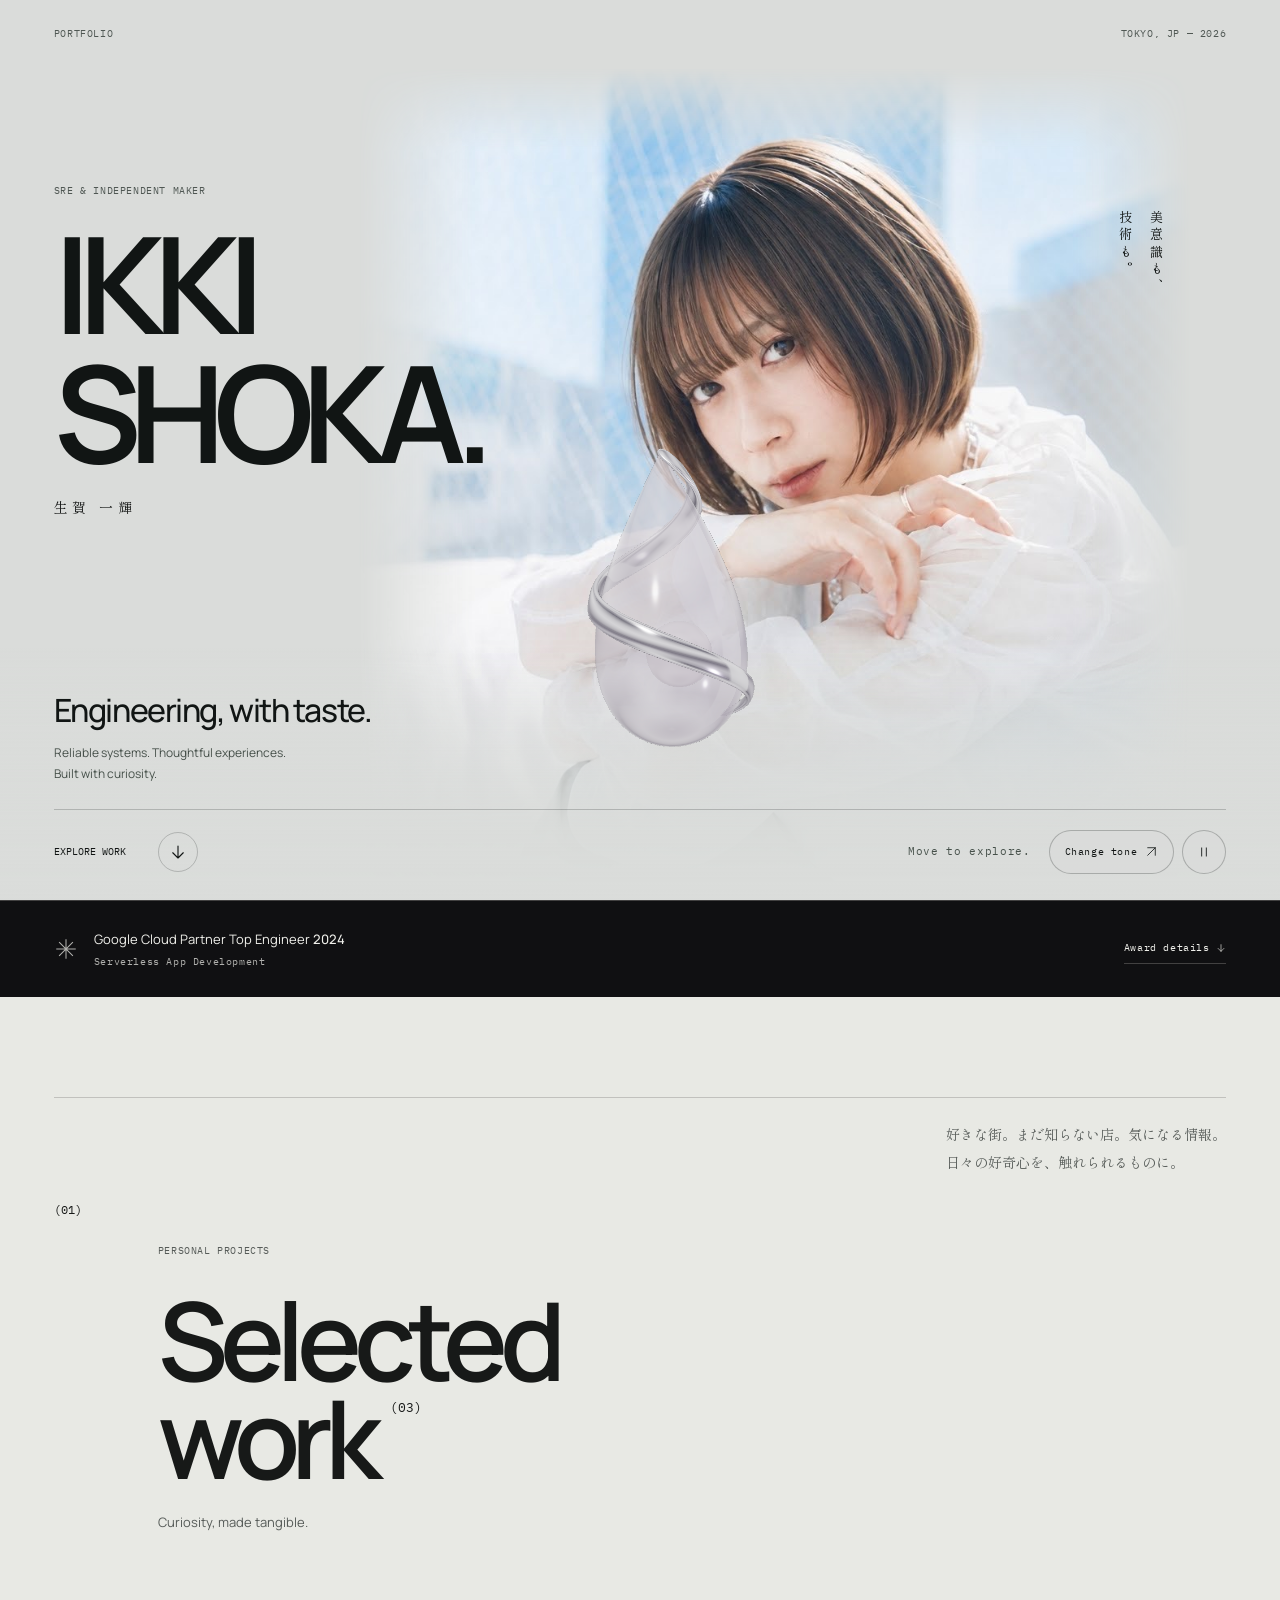
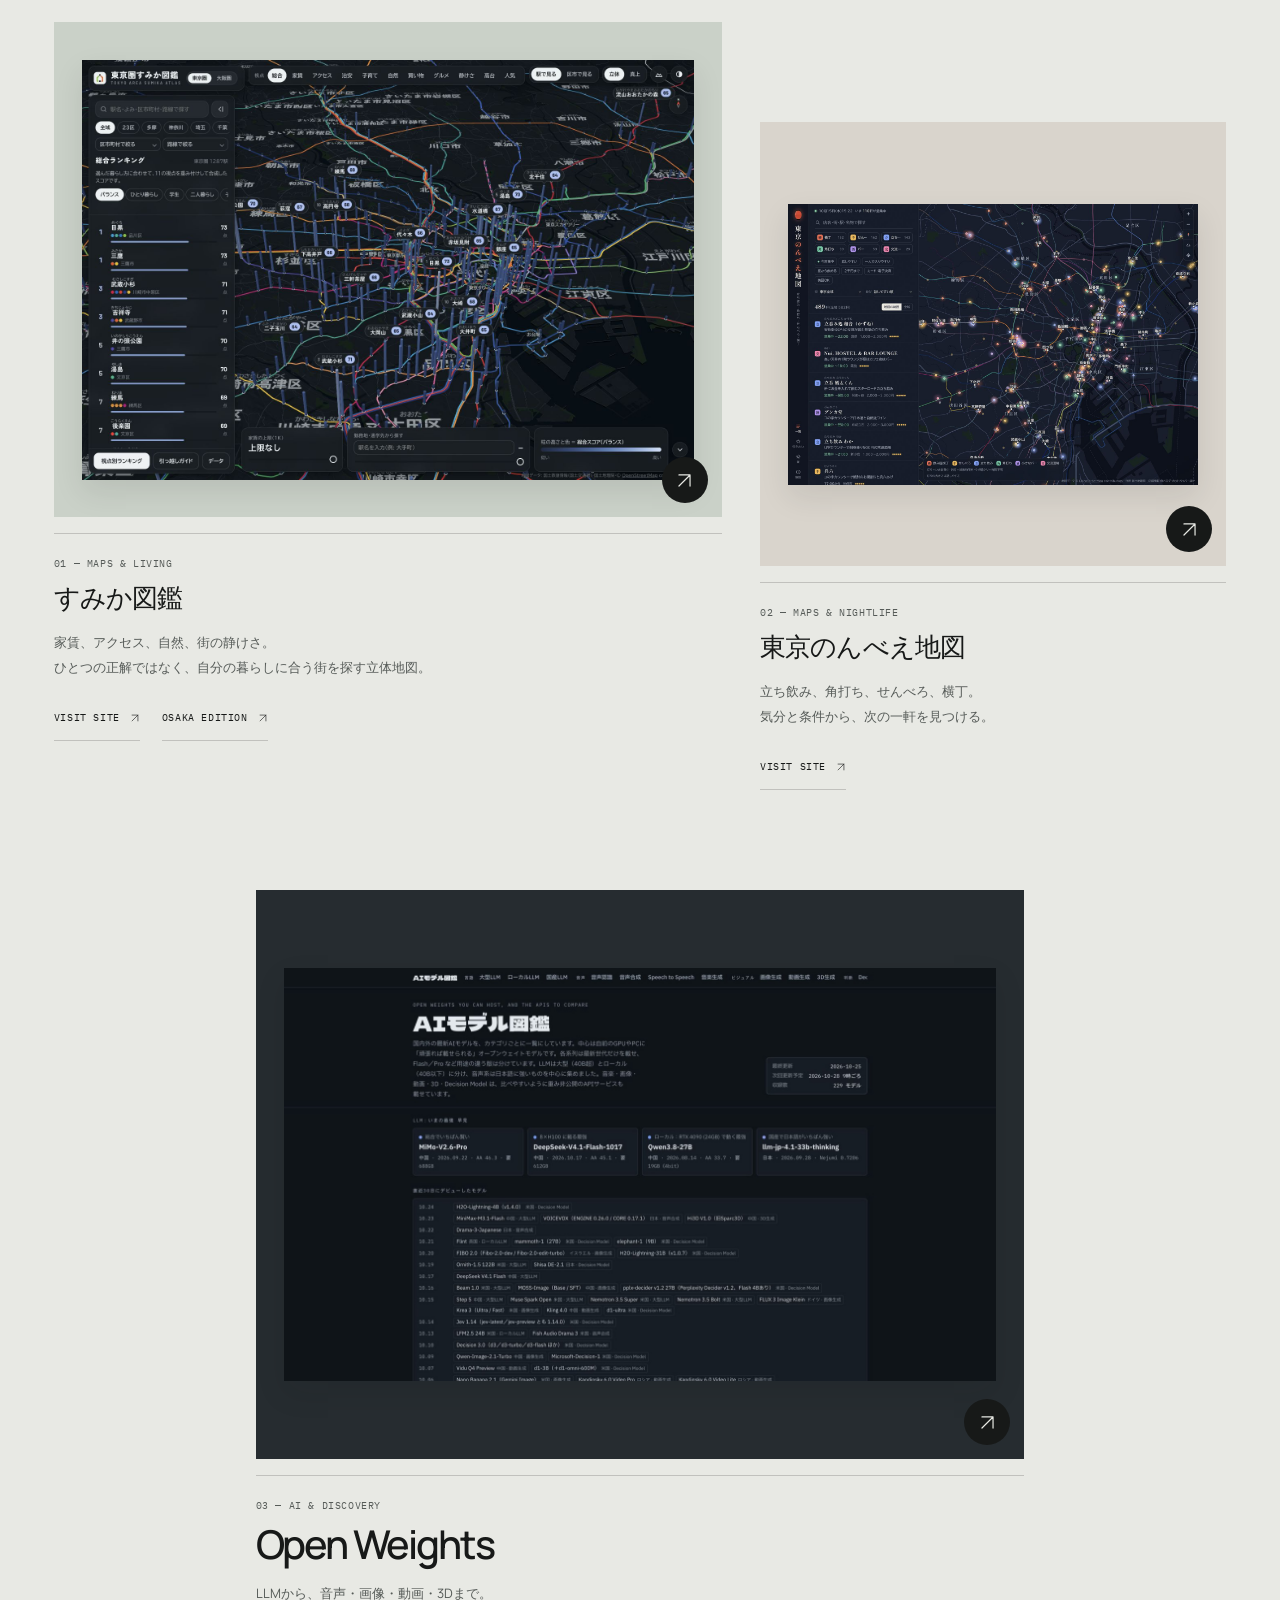
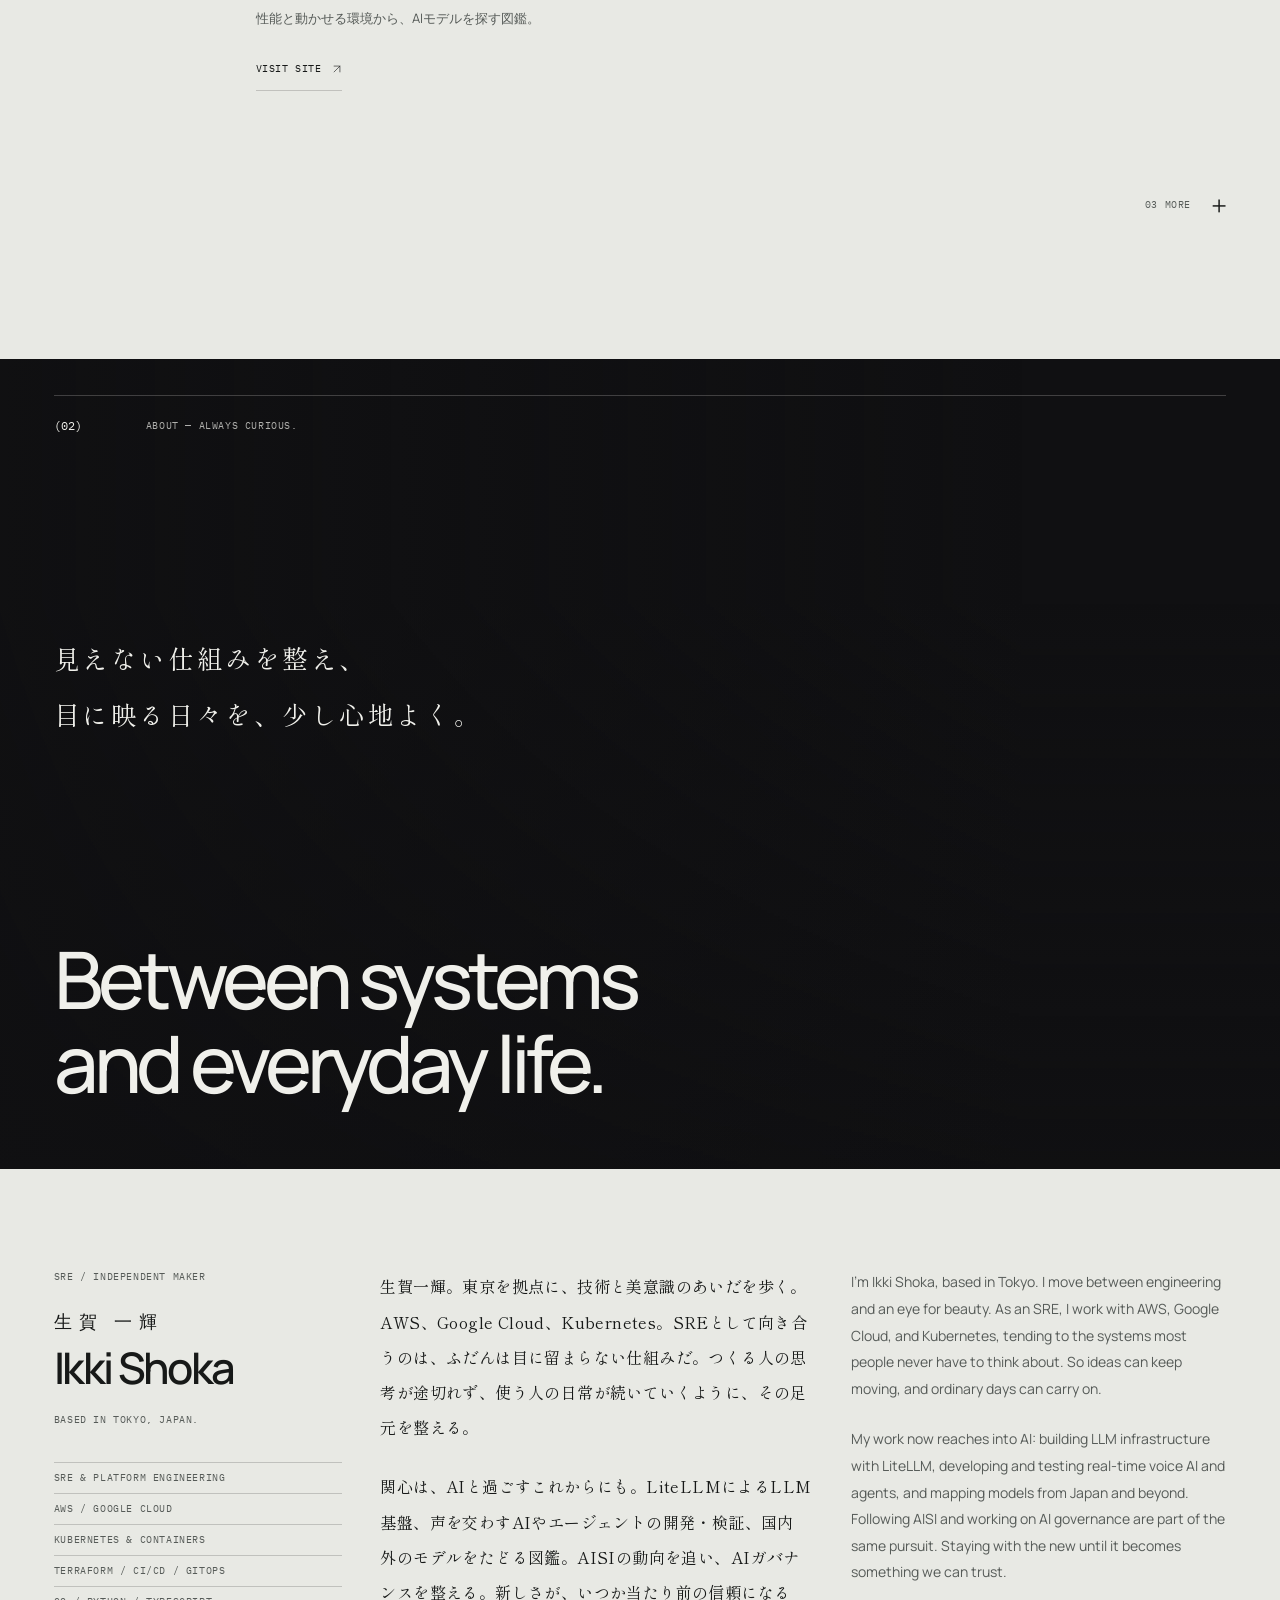
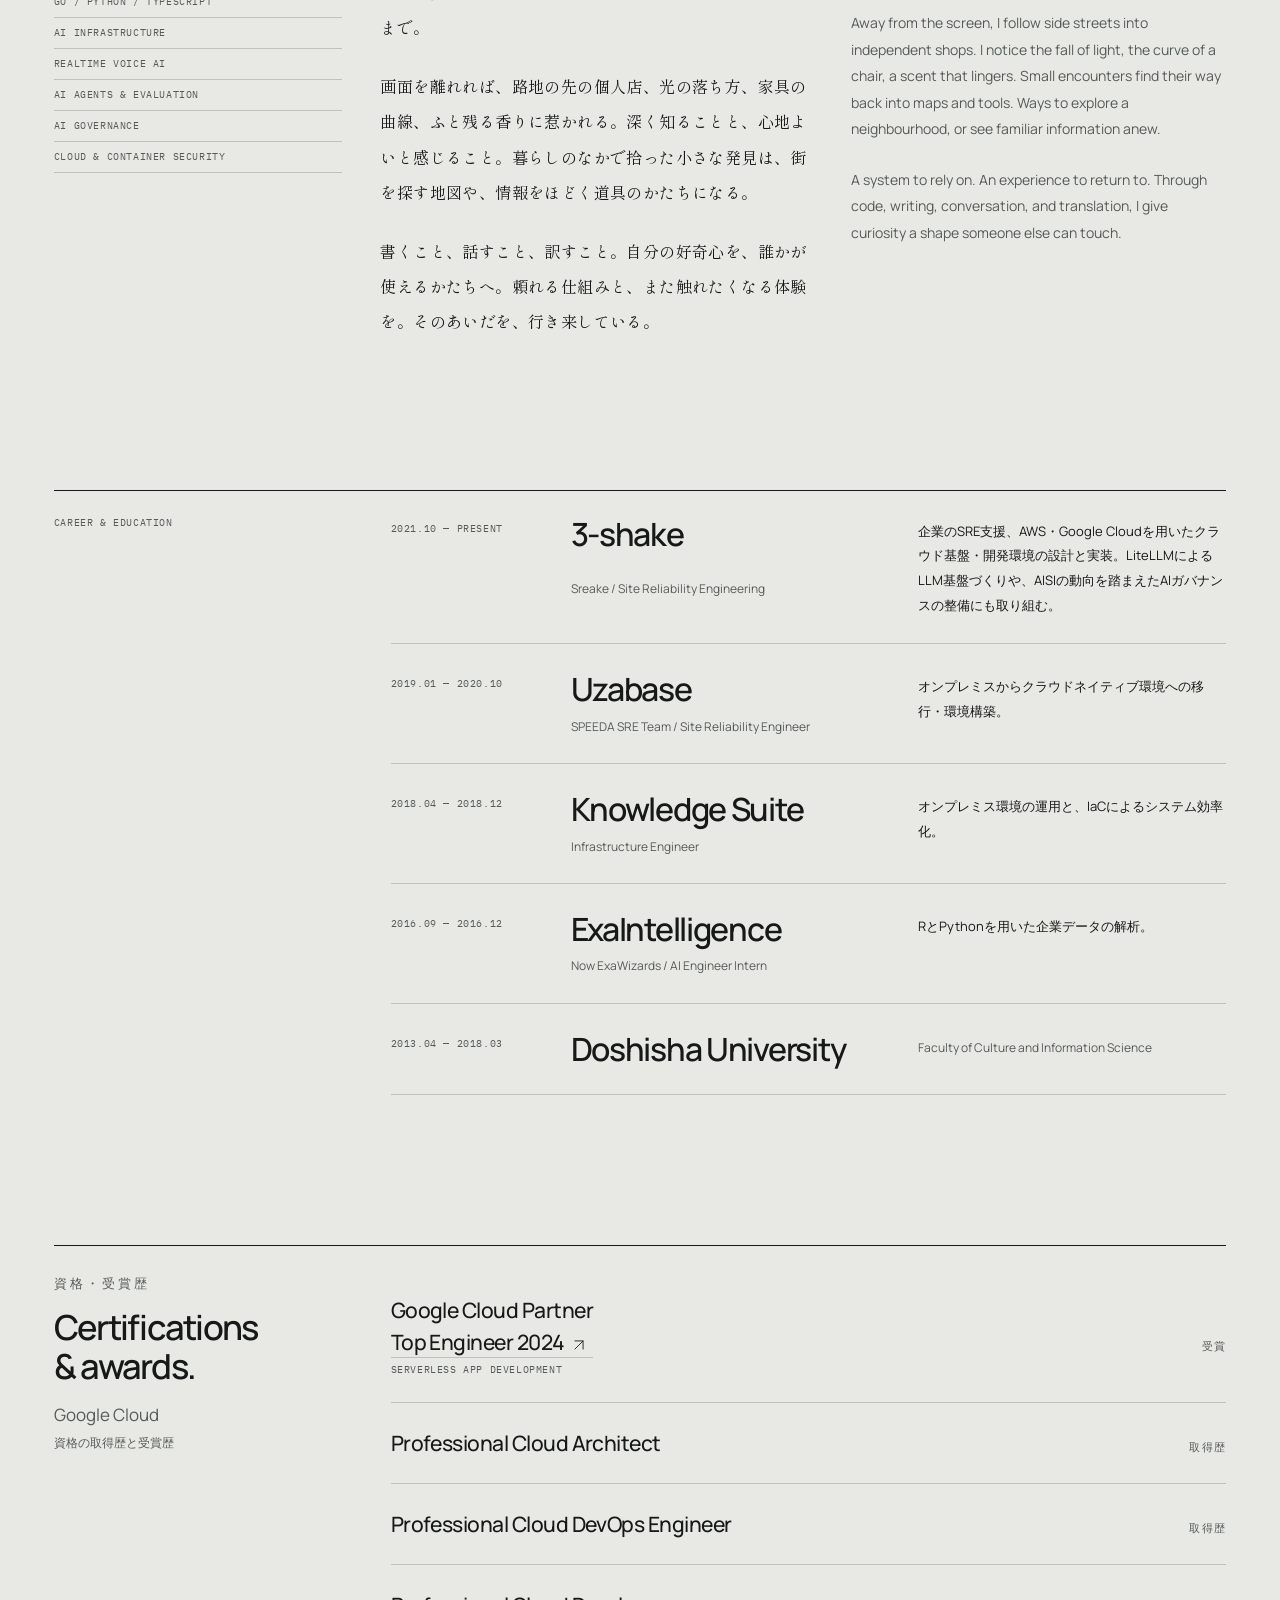
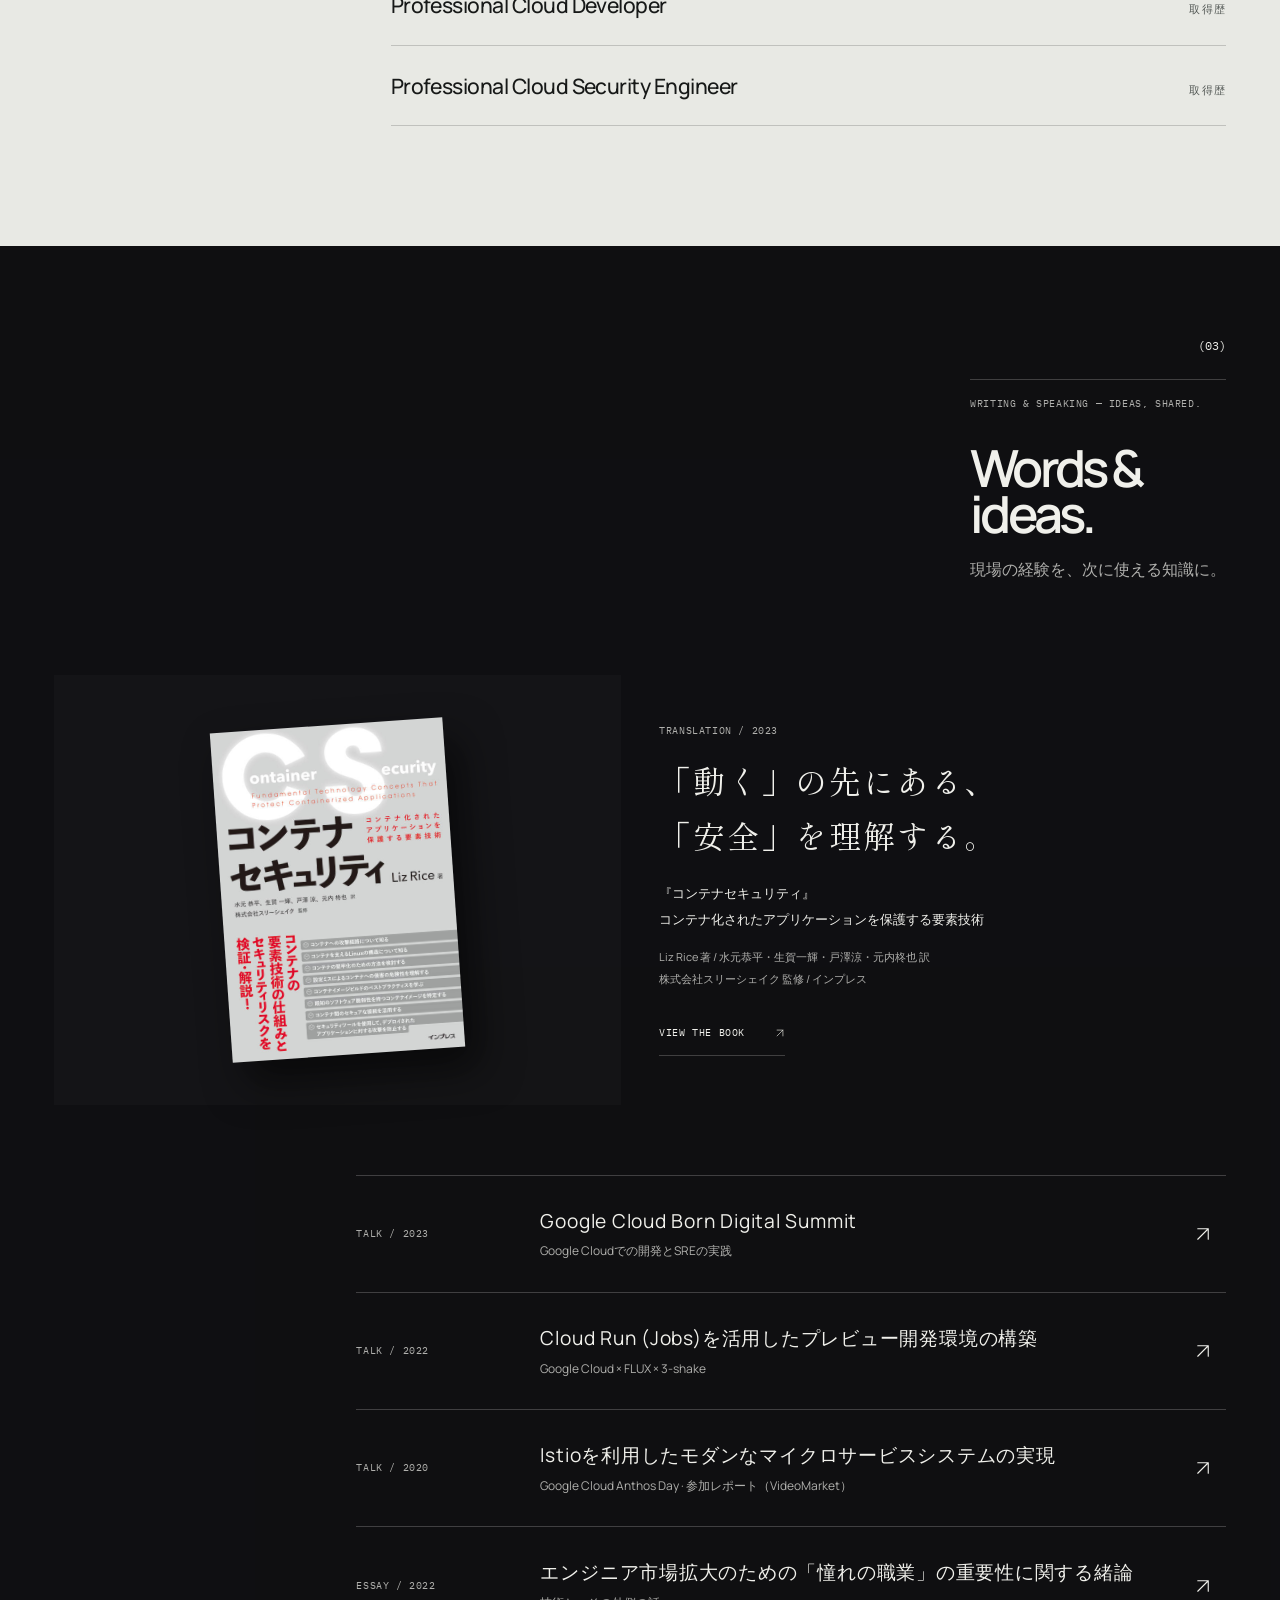
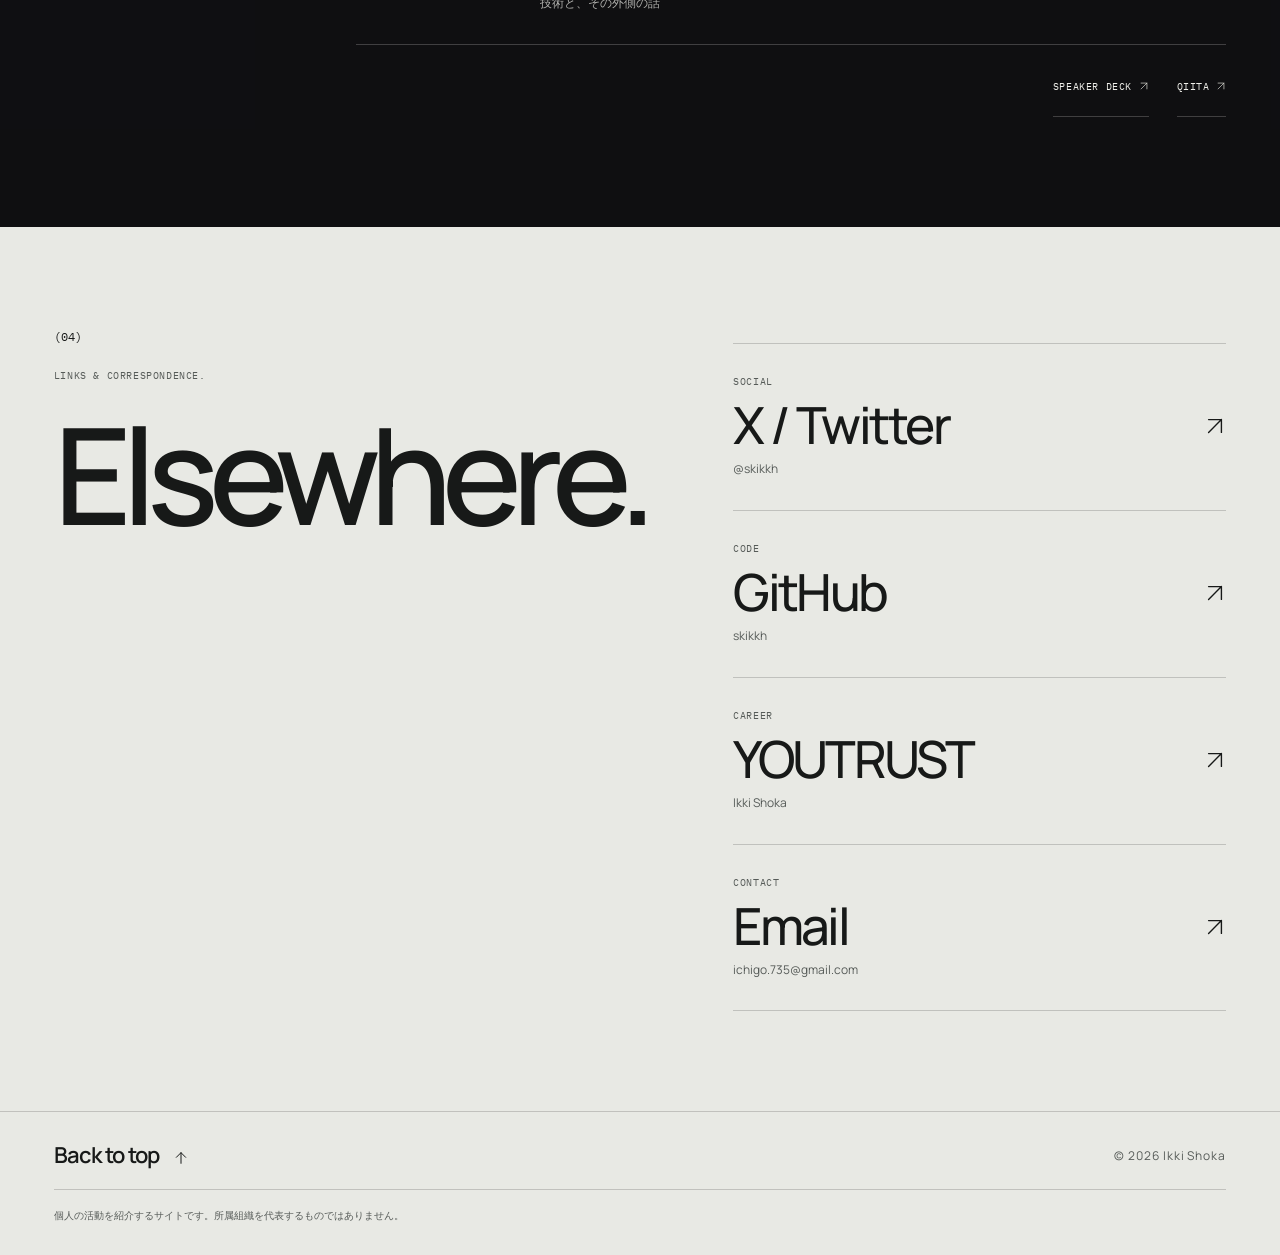
==== commit 041348a5: "Simplify the contact ending and clarify Back to top" ====
--- a/index.html
+++ b/index.html
@@ -8,9 +8,9 @@
 <link rel="canonical" href="https://skikkh.github.io/">
 <meta property="og:type" content="website"><meta property="og:locale" content="ja_JP"><meta property="og:title" content="生賀一輝 — Ikki Shoka"><meta property="og:description" content="美意識も、技術も。生賀一輝の仕事と個人開発。"><meta property="og:url" content="https://skikkh.github.io/"><meta property="og:image" content="https://skikkh.github.io/assets/og.jpg"><meta name="twitter:card" content="summary_large_image">
 <link rel="icon" type="image/svg+xml" href="/favicon.svg">
-  <script type="module" crossorigin src="/assets/main-CkFiXuIi.js"></script>
+  <script type="module" crossorigin src="/assets/main-Des07bIz.js"></script>
   <link rel="modulepreload" crossorigin href="/assets/modulepreload-polyfill-P2Xu9kJm.js">
-  <link rel="stylesheet" crossorigin href="/assets/main-jmQLEwGo.css">
+  <link rel="stylesheet" crossorigin href="/assets/main-CvPZ_0xk.css">
 </head>
 <body id="top">
 <div class="sculpture" id="sculpture" aria-hidden="true">
@@ -116,7 +116,7 @@
 <div class="more-writing label" lang="en"><a href="https://speakerdeck.com/ichigism" target="_blank" rel="noopener noreferrer">Speaker Deck <svg class="ui-icon icon-external" viewBox="0 0 24 24" fill="none" stroke="currentColor" stroke-width="1.5" stroke-linecap="round" stroke-linejoin="round" aria-hidden="true" focusable="false"><path d="M5 19 19 5M5 5h14v14"/></svg></a><a href="https://qiita.com/skikkh" target="_blank" rel="noopener noreferrer">Qiita <svg class="ui-icon icon-external" viewBox="0 0 24 24" fill="none" stroke="currentColor" stroke-width="1.5" stroke-linecap="round" stroke-linejoin="round" aria-hidden="true" focusable="false"><path d="M5 19 19 5M5 5h14v14"/></svg></a></div>
 </section>
 <section class="contact" id="contact" aria-labelledby="contact-title">
-<div class="contact-layout"><div class="contact-intro"><p class="chapter-no" lang="en" aria-hidden="true">04</p><p class="label" lang="en">Connect — Find me elsewhere.</p><h2 id="contact-title" lang="en">Let’s<br>connect.</h2><p>技術の話も、日々のことも。<br>気軽につながりましょう。</p></div>
+<div class="contact-layout"><div class="contact-intro"><p class="chapter-no" lang="en" aria-hidden="true">04</p><p class="label" lang="en">Links &amp; correspondence.</p><h2 id="contact-title" lang="en">Elsewhere.</h2></div>
 <div class="social-links">
 <a class="social-link social-x" href="https://x.com/skikkh" target="_blank" rel="noopener noreferrer" aria-label="@skikkhのXプロフィールを開く（新しいタブ）"><span class="social-platform label" lang="en">Social</span><span class="social-name" lang="en">X / Twitter</span><span class="social-description" lang="en">@skikkh</span><span class="social-arrow" aria-hidden="true"><svg class="ui-icon icon-external" viewBox="0 0 24 24" fill="none" stroke="currentColor" stroke-width="1.5" stroke-linecap="round" stroke-linejoin="round" aria-hidden="true" focusable="false"><path d="M5 19 19 5M5 5h14v14"/></svg></span></a>
 <a class="social-link" href="https://github.com/skikkh" target="_blank" rel="noopener noreferrer" aria-label="skikkhのGitHubプロフィールを開く（新しいタブ）"><span class="social-platform label" lang="en">Code</span><span class="social-name" lang="en">GitHub</span><span class="social-description" lang="en">skikkh</span><span class="social-arrow" aria-hidden="true"><svg class="ui-icon icon-external" viewBox="0 0 24 24" fill="none" stroke="currentColor" stroke-width="1.5" stroke-linecap="round" stroke-linejoin="round" aria-hidden="true" focusable="false"><path d="M5 19 19 5M5 5h14v14"/></svg></span></a>
@@ -125,5 +125,5 @@
 </div></div>
 </section>
 </main>
-<footer><a class="footer-name" href="#top" lang="en">Ikki Shoka<span aria-hidden="true"> <svg class="ui-icon icon-up" viewBox="0 0 24 24" fill="none" stroke="currentColor" stroke-width="1.5" stroke-linecap="round" stroke-linejoin="round" aria-hidden="true" focusable="false"><path d="M12 20V4M5 11l7-7 7 7"/></svg></span></a><div class="label" lang="en"><span>© 2026 Ikki Shoka</span></div><p class="disclosure">個人の活動を紹介するサイトです。所属組織を代表するものではありません。</p></footer>
+<footer><a class="footer-name" href="#top" lang="en">Back to top<span aria-hidden="true"> <svg class="ui-icon icon-up" viewBox="0 0 24 24" fill="none" stroke="currentColor" stroke-width="1.5" stroke-linecap="round" stroke-linejoin="round" aria-hidden="true" focusable="false"><path d="M12 20V4M5 11l7-7 7 7"/></svg></span></a><div class="label" lang="en"><span>© 2026 Ikki Shoka</span></div><p class="disclosure">個人の活動を紹介するサイトです。所属組織を代表するものではありません。</p></footer>
 </body></html>
--- a/assets/main-CvPZ_0xk.css
+++ b/assets/main-CvPZ_0xk.css
@@ -0,0 +1 @@
+@font-face{font-family:Profile Serif;font-style:normal;font-weight:500;font-display:swap;src:url(/assets/cormorant-garamond-latin-500-normal-BsRWmXhO.woff2)format("woff2")}@font-face{font-family:Profile Serif;font-style:italic;font-weight:500;font-display:swap;src:url(/assets/cormorant-garamond-latin-500-italic-Y14P-dkT.woff2)format("woff2")}@font-face{font-family:Profile Mono;font-style:normal;font-weight:400;font-display:swap;src:url(/assets/ibm-plex-mono-latin-400-normal-DMJ8VG8y.woff2)format("woff2")}@font-face{font-family:Profile Mincho;font-style:normal;font-weight:400;font-display:swap;src:url(/assets/shippori-site-Co5m6cP5.woff)format("woff")}:root{--font-display:"Profile Serif","Cormorant Garamond",Garamond,"Times New Roman",serif;--font-serif:"Profile Serif","Cormorant Garamond",Garamond,"Times New Roman",serif;--font-mono:"Profile Mono","IBM Plex Mono",ui-monospace,Menlo,monospace;--font-mincho:"Profile Mincho","Shippori Mincho","Hiragino Mincho ProN","Hiragino Mincho Pro","Yu Mincho",YuMincho,serif;--night:#111114;--night-ink:#efede6;--night-muted:#aeaca3;--night-rule:#efede638;--paper:#f8f7f2;--ink:#1c1c16;--ink-muted:#5d5c53;--rule:#1c1c162b;--pad:clamp(20px,5.2vw,84px);--gap:clamp(14px,1.8vw,28px);--cols:repeat(12,minmax(0,1fr))}*{box-sizing:border-box}html{scroll-behavior:smooth;-webkit-text-size-adjust:100%;scroll-padding-top:20px}body{isolation:isolate;background:var(--scene-background,var(--night));color:var(--night-ink);font:400 16px/2 var(--font-mincho);letter-spacing:.03em;font-synthesis:none;font-kerning:normal;-webkit-font-smoothing:antialiased;margin:0}[lang=en]{font-family:var(--font-serif);letter-spacing:0}h1,h2,h3,h4,p{margin:0;font-weight:400}p{text-wrap:pretty}a{color:inherit;text-decoration:none}img{max-width:100%;height:auto;display:block}button{font:inherit;color:inherit;cursor:pointer;border:0}button:disabled{cursor:default}a,button{-webkit-tap-highlight-color:transparent;touch-action:manipulation;transition:color .25s,background .25s,border-color .25s,opacity .25s}:focus-visible{outline-offset:5px;outline:2px solid}.ui-icon{vertical-align:-.12em;flex-shrink:0;width:1em;height:1em;display:inline-block}.skip{z-index:50;background:var(--paper);color:var(--ink);padding:12px 20px;position:fixed;top:10px;left:10px;transform:translateY(-180%)}.skip:focus{transform:none}.label{font:400 11px/1.6 var(--font-mono);letter-spacing:.08em;text-transform:uppercase}.mobile-break{display:none}body>.sculpture{z-index:0;pointer-events:none;width:100%;height:100svh;position:fixed;inset:0;overflow:hidden}body>main{z-index:2;position:relative}body>footer{z-index:1;position:relative}#scene{isolation:isolate;width:100%;height:100%;position:relative}#scene canvas,#scene .fallback{width:100%;height:100%;position:absolute;inset:0}#scene canvas{z-index:2;pointer-events:none}#scene .fallback{opacity:.15}.scroll-media{object-fit:cover;object-position:center;pointer-events:none;z-index:1;width:100%;height:100%;transform:translate3d(calc(var(--drift-x,0)*-16px),calc(var(--drift-y,0)*-10px),0) scale(1.03);transition:transform 1.4s cubic-bezier(.22,1,.36,1),opacity .6s,filter .6s;display:block;position:absolute;inset:0}.scroll-media[hidden],body[data-backdrop=film] #scene,body[data-backdrop=still] #scene{display:none}body[data-finish=satin] .scroll-media{filter:sepia(.5)saturate(1.5)hue-rotate(275deg)contrast(.94)}body[data-scene-paused=true]:not([data-chapter=intro]) #scene{opacity:.12!important}body[data-scene-paused=true]:not([data-chapter=intro]) .scroll-media{opacity:.35}.scroll-progress{z-index:30;transform-origin:0;pointer-events:none;background:#a9a493;width:100%;height:2px;position:fixed;top:0;left:0;transform:scaleX(0)}.scroll-reveal{transition:transform 1s cubic-bezier(.22,1,.36,1);transform:translateY(28px)}.scroll-reveal.is-visible,body[data-scene-paused=true] .scroll-reveal{transform:none}body[data-scene-paused=true] .scroll-reveal{transition:none}.hero{min-height:100svh;padding:24px var(--pad) 26px;background:linear-gradient(#09090ba8,#09090b1f 30%,#09090b00 50%,#09090b2e 66%,#09090bc7 88%);grid-template:"meta meta""name verse"".verse"". ."1fr"copy copy""foot foot"/minmax(0,1fr) auto;column-gap:20px;display:grid;position:relative}.hero-meta{color:var(--night-muted);border-bottom:1px solid var(--night-rule);grid-area:meta;justify-content:space-between;gap:20px;padding-bottom:14px;display:flex}.hero-name{grid-area:name;padding-top:clamp(28px,5vh,56px)}.hero-role{color:var(--night-muted);margin-bottom:14px}.hero h1{font:500 clamp(42px,13vw,64px)/.94 var(--font-display);letter-spacing:-.005em;white-space:nowrap}.hero h1 em{font-style:italic}.hero-jpname{letter-spacing:.42em;color:var(--night-ink);margin-top:14px;font-size:15px;line-height:1.6}.hero-verse{writing-mode:vertical-rl;letter-spacing:.32em;color:var(--night-ink);white-space:nowrap;grid-area:verse;justify-self:end;margin-top:clamp(30px,5vh,58px);font-size:15px;line-height:2}.hero-copy{border-top:1px solid var(--night-rule);grid-area:copy;padding-top:18px}.hero-statement{font:italic 500 clamp(25px,6.6vw,30px)/1.2 var(--font-display)}.intro{font:500 17px/1.5 var(--font-serif);color:var(--night-muted);margin-top:10px}.hero-foot{grid-area:foot;justify-content:space-between;align-items:flex-end;gap:16px;padding-top:22px;display:flex}.round-link{border-bottom:1px solid var(--night-rule);justify-content:space-between;align-items:center;gap:28px;min-width:150px;min-height:40px;padding:10px 0;display:flex}.round-link [lang=en]{font:inherit}.round-link .ui-icon{transition:transform .3s}.round-link:hover .ui-icon{transform:translateY(4px)}.scene-controls{z-index:5;align-items:center;gap:18px;display:flex}.scene-controls>div{gap:8px;display:flex}.scene-hint{font:400 11px/1.4 var(--font-mono);letter-spacing:.06em;color:var(--night-muted);display:none}.scene-controls button{min-height:40px;font:400 11px/1 var(--font-mono);letter-spacing:.06em;background:#09090b59;border:1px solid #efede65c;border-radius:999px;align-items:center;gap:8px;padding:8px 15px;display:inline-flex}.scene-controls button:disabled{opacity:.45}.scene-controls button:hover:not(:disabled){background:var(--night-ink);color:var(--night)}.scene-controls .ui-icon{width:13px;height:13px}#motion{flex:none;justify-content:center;width:40px;padding:0}#motion .ui-icon{width:14px;height:14px}#motion .icon-play,#motion[aria-pressed=true] .icon-pause{display:none}#motion[aria-pressed=true] .icon-play{display:block}body:not([data-chapter=intro]) .scene-controls{z-index:40;gap:0;position:fixed;bottom:20px;right:20px}body:not([data-chapter=intro]) .scene-controls #material,body:not([data-chapter=intro]) .scene-hint{display:none}body:not([data-chapter=intro]) #motion{width:42px;height:42px;color:var(--paper);-webkit-backdrop-filter:blur(8px);backdrop-filter:blur(8px);background:#1c1c16e6;border-color:#f8f7f266}.hero-award{padding:22px var(--pad);border-top:1px solid var(--night-rule);color:var(--night-ink);background:#09090bb3;align-items:center;gap:16px;display:flex}.credential-mark{width:24px;height:24px;color:var(--night-muted);flex:0 0 24px}.credential-copy{min-width:0;font:500 18px/1.3 var(--font-serif)}.credential-copy>span{display:block}.credential-copy strong{white-space:nowrap;font-style:italic;font-weight:500}.credential-copy small{font:400 11px/1.5 var(--font-mono);letter-spacing:.06em;color:var(--night-muted);margin-top:4px;display:block}.hero-award>a{border-bottom:1px solid var(--night-rule);font:400 11px/1.4 var(--font-mono);letter-spacing:.06em;white-space:nowrap;margin-left:auto;padding:8px 0}.chapter{border-top:1px solid var(--rule);grid-template-columns:auto minmax(0,1fr);gap:22px 18px;padding-top:16px;display:grid}.chapter-no{font:italic 500 clamp(64px,18vw,84px)/.82 var(--font-display);letter-spacing:-.01em}.chapter .label{color:var(--ink-muted);margin-bottom:12px}.chapter-en{font:italic 500 19px/1.4 var(--font-serif);color:var(--ink-muted);margin-top:10px}.chapter-jp{color:var(--ink-muted);grid-column:1/-1;font-size:15px;line-height:2}.work{background:var(--paper);color:var(--ink);padding:56px var(--pad) 84px}.project-visual{outline:1px solid var(--rule);background:#ecebe4;display:block;position:relative;overflow:hidden}.project-visual img{aspect-ratio:1.3;object-fit:cover;object-position:left top;width:100%;transition:transform 1.1s cubic-bezier(.2,.8,.2,1)}.project-visual:hover img{transform:scale(1.03)}.visit-circle{background:var(--ink);width:42px;height:42px;color:var(--paper);border-radius:50%;place-items:center;font-size:16px;transition:transform .4s;display:grid;position:absolute;bottom:14px;right:14px}.project-visual:hover .visit-circle{transform:rotate(45deg)}.project-info{padding-top:18px}.project-number{color:var(--ink-muted);margin-bottom:8px}.project-info h3{letter-spacing:.06em;font-feature-settings:"palt";font-size:23px;line-height:1.5}.project-info>p:not(.project-number){color:var(--ink-muted);margin-top:10px;font-size:15px;line-height:2}.project-links{flex-wrap:wrap;gap:6px 22px;margin-top:16px;display:flex}.project-links a{border-bottom:1px solid var(--rule);padding:6px 0}.project-links a:hover,.text-link:hover,.more-writing a:hover{border-color:currentColor}.project-main{margin:48px calc(var(--pad)*-1) 0}.project-main .project-visual{outline:0}.project-main .project-info{padding-inline:var(--pad)}.project-grid{gap:56px;margin-top:64px;display:grid}.project-security{width:84%;margin-left:auto}.project-security .project-visual img{aspect-ratio:.86}.project-grid-new .project-visual img{aspect-ratio:auto}.project-grid-new h3{font:500 38px/1.15 var(--font-display);letter-spacing:0}.project-kikkake{width:90%;margin-left:auto}@media (width>=651px){.project-grid.project-grid-new{row-gap:72px}.project-open-weights{grid-column:1/10}.project-profia{grid-column:1/8}.project-kikkake{grid-column:8/-1;width:auto;margin-top:100px}}.text-link{border-bottom:1px solid var(--rule);align-items:center;gap:30px;padding:10px 0;display:inline-flex}.work-all{width:max-content;margin:56px 0 0 auto;display:flex}.about{color:var(--ink)}.about-opening{min-height:min(88svh,760px);padding:28px var(--pad) 44px;color:var(--night-ink);background:linear-gradient(#09090b80,#09090b14 32% 62%,#09090b9e);grid-template-rows:auto 1fr auto;grid-template-columns:auto minmax(0,1fr);column-gap:20px;display:grid}.chapter-mark{border-top:1px solid var(--night-rule);grid-column:1/-1;align-items:flex-end;gap:18px;padding-top:16px;display:flex}.chapter-mark .label{color:var(--night-muted);padding-bottom:6px}.about-opening h2{font:italic 500 clamp(34px,9.6vw,44px)/1.08 var(--font-display);grid-area:3/1/auto/-1;align-self:end;margin-top:36px}.about-lead{writing-mode:vertical-rl;letter-spacing:.24em;white-space:nowrap;grid-area:2/1;justify-self:start;margin-top:36px;font-size:clamp(18px,4.8vw,20px);line-height:2.1}.about-sheet{background:var(--paper);padding:64px var(--pad) 84px}.about-grid{gap:44px;display:grid}.about-signature{border-bottom:1px solid var(--rule);padding-bottom:30px}.profile-eyebrow,.about-caption{color:var(--ink-muted)}.nameplate{margin:22px 0 18px}.nameplate strong{letter-spacing:.38em;font-size:18px;font-weight:400;line-height:1.6;display:block}.nameplate span{font:italic 500 46px/1 var(--font-display);margin-top:6px;display:block}.expertise{color:var(--ink-muted);flex-wrap:wrap;gap:4px 18px;margin:24px 0 0;padding:0;list-style:none;display:flex}.profile-jp p{letter-spacing:.05em;font-size:15.5px;line-height:2.1}.profile-jp p+p{margin-top:1.15em}.profile-en{border-top:1px solid var(--rule);padding-top:30px}.profile-en p+p{margin-top:.9em}.career,.certifications{border-top:1px solid var(--ink);gap:22px;margin-top:84px;padding-top:16px;display:grid}.career-label,.certifications-label{color:var(--ink-muted)}.certifications-label{letter-spacing:.24em;font-size:13px}.career ol,.certification-list{margin:0;padding:0;list-style:none}.career li{border-bottom:1px solid var(--rule);gap:6px;padding:22px 0;display:grid}.career-date{color:var(--ink-muted)}.career h3{font:500 26px/1.15 var(--font-display)}.career li p{font:italic 500 17px/1.45 var(--font-serif);color:var(--ink-muted);margin-top:4px}.career li div>span{margin-top:8px;font-size:15px;line-height:1.95;display:block}.certifications-intro h3{font:500 34px/1.1 var(--font-display);margin:12px 0 14px}.certifications-intro>p:not(.certifications-label){color:var(--ink-muted);font-size:14px;line-height:1.9}.certifications-intro>p [lang=en]{font-size:17px}.certifications-intro>a{border-bottom:1px solid var(--rule);letter-spacing:.06em;align-items:center;gap:8px;margin-top:14px;padding:6px 0;font-size:13px;display:inline-flex}.certification-list li{border-bottom:1px solid var(--rule);justify-content:space-between;align-items:baseline;gap:20px;padding:16px 0;display:flex}.certification-list h4{font:500 21px/1.35 var(--font-serif)}.certification-list li>span{letter-spacing:.12em;color:var(--ink-muted);flex:none;font-size:13px}.certification-list h4 a{border-bottom:1px solid var(--rule);display:inline-block}.certification-list h4 a:hover{border-color:currentColor}.certification-list h4 a:focus-visible{outline-offset:4px;outline:2px solid}.certification-list h4 .ui-icon{width:14px;height:14px;margin-left:4px}.certification-award p{font:400 11px/1.6 var(--font-mono);letter-spacing:.06em;text-transform:uppercase;color:var(--ink-muted);margin-top:4px}.notes{color:var(--night-ink);padding:120px var(--pad) 84px;background:linear-gradient(#09090b33,#09090bb8 340px,#09090bd6)}.notes .chapter{border-color:var(--night-rule)}.notes .chapter .label,.notes .chapter-jp{color:var(--night-muted)}.notes .chapter-jp{margin-top:16px}.publication{gap:30px;margin-top:64px;padding-bottom:56px;display:grid}.book-art{place-items:center;padding:28px 0;display:grid}.real-book{width:auto;height:clamp(240px,62vw,300px);transition:transform .6s;transform:rotate(-4deg);box-shadow:14px 22px 40px #0000008c}.publication:hover .real-book{transform:rotate(-1.5deg)translateY(-4px)}.publication .project-number{color:var(--night-muted)}.publication-copy h3{letter-spacing:.06em;font-feature-settings:"palt";margin:14px 0 18px;font-size:clamp(22px,6vw,32px);line-height:1.65}.publication-copy>p:not(.project-number){font-size:15px;line-height:2}.publication-copy .publication-note{color:var(--night-muted);margin-top:14px;font-size:13px;line-height:1.95}.publication .text-link{border-color:var(--night-rule);margin-top:22px}.publication:hover .text-link{border-color:currentColor}.writing-list{border-top:1px solid var(--night-rule)}.writing-list>a{border-bottom:1px solid var(--night-rule);grid-template-columns:minmax(0,1fr) 20px;align-items:center;gap:8px 16px;padding:22px 0;transition:padding .35s,color .35s;display:grid}.writing-kind{color:var(--night-muted);grid-column:1/-1}.writing-list h3{letter-spacing:.04em;font-size:17px;line-height:1.75}.writing-list p{color:var(--night-muted);margin-top:4px;font-size:13px;line-height:1.8}.writing-list>a>span:last-child{font-size:18px}.writing-list>a:hover{color:#fff}.more-writing{flex-wrap:wrap;justify-content:flex-end;gap:10px 28px;margin-top:28px;display:flex}.more-writing a{border-bottom:1px solid var(--night-rule);padding:6px 0}.contact{background:var(--paper);color:var(--ink);padding:84px var(--pad) 72px}.contact-layout{gap:48px;display:grid}.contact-intro{border-top:1px solid var(--ink);padding-top:16px}.contact-intro .chapter-no{margin-bottom:22px}.contact-intro .label{color:var(--ink-muted)}.contact h2{font:500 clamp(42px,12vw,56px)/1 var(--font-display);margin-top:14px}.contact-intro>p:last-child{margin-top:20px;font-size:15.5px;line-height:2}.social-links{border-top:1px solid var(--rule)}.social-link{border-bottom:1px solid var(--rule);grid-template-columns:minmax(0,1fr) 32px;gap:6px 16px;padding:24px 0;display:grid}.social-platform{color:var(--ink-muted);grid-column:1}.social-name{font:500 clamp(32px,9vw,46px)/1.1 var(--font-display);overflow-wrap:anywhere;grid-column:1}.social-description{color:var(--ink-muted);grid-column:1;font-size:14px;line-height:1.8}.social-arrow{grid-area:1/2/4;place-self:center end;font-size:22px;transition:transform .3s}.social-link:hover .social-arrow{transform:translate(3px,-3px)}footer{padding:28px var(--pad) 30px;background:var(--paper);color:var(--ink);border-top:1px solid var(--rule);flex-wrap:wrap;justify-content:space-between;align-items:center;gap:18px 24px;display:flex}.footer-name{font:italic 500 26px/1.2 var(--font-display);align-items:center;gap:14px;display:inline-flex}.footer-name .ui-icon{width:16px;height:16px}footer>div{flex-wrap:wrap;align-items:center;gap:10px 24px;display:flex}footer>div>span{font-family:var(--font-display);letter-spacing:.08em;text-transform:none;color:var(--ink-muted);font-size:12px}.disclosure{border-top:1px solid var(--rule);width:100%;color:var(--ink-muted);padding-top:16px;font-size:12px;line-height:1.9}body:not([data-chapter=intro]) footer{padding-bottom:84px}@media (width<=650px){.hero-foot{gap:12px}.round-link{flex-shrink:0;gap:8px;width:clamp(100px,28vw,150px);min-width:0;font-size:10px}.mobile-break{display:block}.hero-award{flex-wrap:wrap}.hero-award>a{margin-left:40px}.scene-controls button{padding-inline:12px}}@media (width>=651px){.hero h1{font-size:clamp(64px,9vw,84px)}.hero-verse{font-size:16px}.hero-copy{grid-template-columns:minmax(0,1fr) minmax(0,1fr);align-items:end;gap:24px;display:grid}.hero-statement{font-size:clamp(28px,3.8vw,34px)}.intro{margin-top:0;font-size:18px}.scene-hint{display:inline}.chapter{grid-template-columns:var(--cols);column-gap:var(--gap)}.chapter-no{grid-column:1/4;font-size:clamp(84px,11vw,128px)}.chapter-title{grid-column:4/-1}.chapter h2{font-size:clamp(46px,6vw,62px)}.chapter-jp{grid-column:4/-1;font-size:16px}.work{padding:84px var(--pad) 110px}.project-main{margin:64px 0 0}.project-main .project-visual{outline:1px solid var(--rule)}.project-main .project-visual img{aspect-ratio:1.55}.project-main .project-info{column-gap:var(--gap);grid-template-columns:minmax(0,1fr) minmax(0,1.3fr);grid-template-areas:"num text""title text"".links";padding-inline:0;display:grid}.project-main .project-number{grid-area:num}.project-main .project-info>h3{grid-area:title}.project-main .project-info>p:not(.project-number){grid-area:text;margin-top:0}.project-main .project-links{grid-area:links}.project-grid{grid-template-columns:var(--cols);column-gap:var(--gap);align-items:start;row-gap:0;margin-top:96px}.project-nonbei{grid-column:1/9}.project-security{grid-column:7/-1;width:auto;margin-top:72px}.project-security .project-visual img{aspect-ratio:1.2}.about-opening{min-height:min(80svh,820px);padding-top:36px;padding-bottom:56px}.chapter-mark .chapter-no{font-size:clamp(84px,11vw,128px)}.about-opening h2{font-size:clamp(46px,6vw,64px)}.about-lead{font-size:22px}.about-sheet{padding:84px var(--pad) 110px}.about-grid{grid-template-columns:var(--cols);column-gap:var(--gap);row-gap:48px}.about-signature{column-gap:var(--gap);grid-column:1/-1;grid-template-columns:minmax(0,1fr) minmax(0,1fr);align-items:end;display:grid}.about-signature .expertise{justify-content:flex-end;margin-top:0}.profile-jp{grid-column:1/7}.profile-en{border-top:0;grid-column:7/-1;padding-top:0}.profile-jp p{font-size:16px}.profile-en p{font-size:19px}.career,.certifications{grid-template-columns:var(--cols);column-gap:var(--gap);margin-top:110px}.career-label,.certifications-intro{grid-column:1/4}.career ol,.certification-list{grid-column:4/-1}.career li{column-gap:var(--gap);grid-template-columns:150px minmax(0,1fr)}.career-date{padding-top:6px}.notes{padding:160px var(--pad) 110px}.publication{grid-template-columns:var(--cols);column-gap:var(--gap);align-items:center;margin-top:84px;padding-bottom:84px}.book-art{grid-column:1/6}.publication-copy{grid-column:7/-1}.real-book{height:clamp(280px,32vw,380px)}.writing-list>a{grid-template-columns:150px minmax(0,1fr) 24px;gap:24px;padding:26px 0}.writing-kind{grid-column:auto}.writing-list h3{font-size:19px}.writing-list>a:hover{padding-left:10px}.contact{padding:110px var(--pad) 96px}.contact-layout{grid-template-columns:var(--cols);column-gap:var(--gap)}.contact-intro{grid-column:1/7}.social-links{grid-column:7/-1;margin-top:16px}.contact h2{font-size:clamp(52px,6.4vw,84px)}}@media (width>=1051px) and (orientation:landscape){.hero{padding:26px var(--pad) 30px;background:linear-gradient(90deg,#09090b9e,#09090b33 38%,#09090b00 56%),linear-gradient(#09090b00 70%,#09090b80);grid-template:"meta meta""verse."1fr"name.""copy.""foot foot"/minmax(0,min(36vw,600px)) minmax(0,1fr)}.hero-verse{align-self:center;margin:0 4px 0 0;font-size:16px}.hero-name{padding-top:24px}.hero h1{font-size:clamp(68px,6.6vw,108px)}.hero-copy{margin-top:34px;display:block}.hero-statement{font-size:clamp(28px,2.3vw,36px)}.intro{margin-top:10px}}@media (width>=1051px){.chapter-no,.chapter-mark .chapter-no{font-size:clamp(110px,10vw,156px)}.chapter-title{grid-column:4/10}.chapter h2{font-size:clamp(56px,4.8vw,76px)}.work .chapter-jp{writing-mode:vertical-rl;letter-spacing:.2em;white-space:nowrap;grid-area:1/11/auto/-1;justify-self:end;line-height:2.1}.work{padding:120px var(--pad) 150px}.project-main{grid-template-columns:var(--cols);column-gap:var(--gap);align-items:end;margin-top:110px;display:grid}.project-main .project-visual{grid-area:1/4/auto/-1}.project-main .project-visual img{aspect-ratio:1.6}.project-main .project-info{grid-area:1/1/auto/4;padding:0 8px 0 0;display:block}.project-main .project-info>p:not(.project-number){margin-top:12px}.project-grid{margin-top:150px}.project-nonbei{grid-column:1/8}.project-nonbei .project-info{width:min(72%,520px);margin-left:auto}.project-security{grid-column:9/-1;margin-top:clamp(160px,15vw,260px)}.project-security .project-visual img{aspect-ratio:.84}.work-all{margin-top:90px}.about-opening{grid-template-columns:var(--cols);column-gap:var(--gap);min-height:min(92svh,900px);padding:44px var(--pad) 72px;background:linear-gradient(90deg,#09090b99,#09090b1f 46%,#09090b00 62%)}.about-opening h2{grid-column:1/7;font-size:clamp(56px,5vw,80px)}.about-lead{grid-area:2/7/4/9;place-self:center start;margin:0;font-size:24px}.about-sheet{padding:130px var(--pad) 150px}.about-grid{row-gap:0}.about-signature{border:0;grid-column:1/4;padding:0;display:block}.about-signature .expertise{border-top:1px solid var(--rule);margin-top:34px;display:block}.expertise li{border-bottom:1px solid var(--rule);padding:7px 0}.nameplate span{font-size:clamp(48px,4.2vw,62px)}.profile-jp{grid-column:4/8}.profile-en{grid-column:9/-1}.profile-en p{font-size:20px}.career,.certifications{margin-top:150px}.career li{grid-template-columns:200px minmax(0,1fr)}.career li>div{column-gap:var(--gap);grid-template-columns:minmax(0,1fr) minmax(0,1fr);display:grid}.career li div>span{grid-area:1/2/3;margin-top:4px}.career h3{font-size:30px}.notes{padding:220px var(--pad) 150px}.notes .chapter{border-top:0;padding-top:0}.notes .chapter-no{grid-area:1/6/auto/8;justify-self:end}.notes .chapter-title{border-top:1px solid var(--night-rule);grid-column:8/-1;padding-top:16px}.notes .chapter h2{font-size:clamp(48px,4vw,64px)}.publication{margin-top:130px;padding-bottom:120px}.book-art{grid-column:2/6}.publication-copy{grid-column:7/12}.writing-list{margin-left:calc((100% - 11*var(--gap))/12*3 + 3*var(--gap))}.writing-list>a{grid-template-columns:180px minmax(0,1fr) 24px}.contact{padding:150px var(--pad) 130px}.contact-intro{grid-column:1/6}.social-links{grid-column:7/-1}.social-name{font-size:clamp(40px,3.6vw,56px)}}@media (width>=1800px){main,footer{max-width:1920px;margin-inline:auto}}@media (prefers-reduced-motion:no-preference){.hero-name,.hero-verse{animation:1s cubic-bezier(.22,1,.36,1) both type-arrive}.hero-verse{animation-delay:.12s}}@keyframes type-arrive{0%{transform:translateY(18px)}to{transform:none}}@media (prefers-reduced-motion:reduce){html{scroll-behavior:auto}*,:before,:after{transition:none!important;animation:none!important}.scroll-reveal{transform:none}.scroll-progress{display:none}.scroll-media{transform:none}}@font-face{font-family:Profile Sans;font-style:normal;font-weight:200 800;font-display:swap;src:url(/assets/manrope-latin-wght-normal-DHIcAJRg.woff2)format("woff2")}:root{--font-display:"Profile Sans",Arial,sans-serif;--font-serif:"Profile Sans",Arial,sans-serif;--paper:#e8e9e4;--ink:#171918;--ink-muted:#565b58;--night:#101012;--night-ink:#f0f0eb;--night-muted:#b0b0ad;--rule:#17191830;--pad:clamp(22px,4.2vw,80px);--gap:clamp(20px,3vw,56px);--ease:cubic-bezier(.22,1,.36,1)}body{letter-spacing:0;font-family:Profile Sans,Hiragino Kaku Gothic ProN,Yu Gothic,sans-serif}::selection{color:#171918;background:#c5d8bd}.label{letter-spacing:.06em;font-size:10px}.scroll-progress{background:#bcc9b5}.hero-name{transform:translate3d(0,calc(var(--intro-progress,0)*-72px),0);opacity:calc(1 - var(--intro-progress,0)*.6)}@supports (animation-timeline:view()){@media (prefers-reduced-motion:no-preference){.work-collection .project-visual{animation:linear both work-arrive;animation-timeline:view();animation-range:entry}@keyframes work-arrive{0%{clip-path:inset(9% 0 0);transform:perspective(1100px)translateY(28px)rotateX(6deg)scale(.98)}to{clip-path:inset(0);transform:perspective(1100px)translateY(0)rotateX(0)scale(1)}}body[data-scene-paused=true] .work-collection .project-visual{clip-path:none;animation:none;transform:none}}}@media (prefers-reduced-motion:reduce){.hero-name{opacity:1;transform:none}}.hero{min-height:100svh;padding:26px var(--pad);background:linear-gradient(90deg,#10101290,#0000 68%),linear-gradient(#0000 70%,#101012e8);grid-template:"meta meta""name verse"1fr"copy copy""foot foot"/1.15fr 1fr;gap:24px}.hero-meta{color:var(--night-muted);border:0;padding:0}.hero-name{align-self:center;padding:28px 0}.hero-role{margin-bottom:28px}.hero h1{font:650 clamp(92px,13.4vw,224px)/.83 var(--font-display);letter-spacing:-.085em;text-transform:uppercase;white-space:normal}.hero h1>span{display:block}.hero h1>span+span{margin-top:.13em}.hero-jpname{font:400 14px/1.6 var(--font-mincho);letter-spacing:.32em;margin-top:28px}.hero-verse{font:400 15px/2.4 var(--font-mincho);letter-spacing:.3em;align-self:center;margin:0}.hero-copy{border:0;justify-content:space-between;align-items:end;gap:32px;margin:0;padding-top:16px;display:flex}.hero-statement{font:500 clamp(24px,2.6vw,42px)/1.2 var(--font-display);letter-spacing:-.045em}.intro{font:400 12px/1.8 var(--font-display);color:var(--night-muted);margin:0}.hero-foot{border-top:1px solid var(--night-rule);align-items:center;padding-top:20px}.round-link{border:0;gap:32px;min-width:0;min-height:44px;padding:0}.round-arrow{border:1px solid var(--night-rule);border-radius:50%;place-items:center;width:40px;height:40px;font-size:18px;display:grid}.round-link:hover .round-arrow{background:var(--night-ink);color:var(--night)}.scene-controls button{min-height:44px;font-size:10px}#motion{width:44px}body:not([data-chapter=intro]) #motion{width:44px;height:44px}.hero-award{padding:28px var(--pad);background:var(--night)}.credential-copy{font:400 13px/1.6 var(--font-display)}.credential-copy strong{font-style:normal}.credential-copy small,.hero-award>a{font-size:10px}.work{background:var(--paper);padding:100px var(--pad) 110px}.chapter{grid-template-columns:80px minmax(0,1fr) auto;align-items:start;gap:24px;padding-top:22px}.chapter-no,.chapter-mark .chapter-no{font:400 12px/1.6 var(--font-mono);letter-spacing:0}.chapter-no:before{content:"("}.chapter-no:after{content:")"}.chapter-title{grid-column:2}.chapter-title .label{margin-bottom:32px}.chapter h2{font:600 clamp(64px,8.5vw,140px)/.9 var(--font-display);letter-spacing:-.075em}.heading-count{vertical-align:top;font:400 13px/1.4 var(--font-mono);letter-spacing:0;margin:10px 0 0 16px;display:inline-block}.chapter-en{font:400 13px/1.5 var(--font-display);margin-top:26px}.work .chapter-jp{writing-mode:horizontal-tb;white-space:normal;max-width:300px;font:400 14px/2 var(--font-mincho);letter-spacing:0;grid-area:1/3;align-self:end}.work-collection{gap:100px var(--gap);grid-template-columns:repeat(12,minmax(0,1fr));align-items:start;margin-top:90px;display:grid}.work-collection .project{grid-area:auto/span 6;width:100%;min-width:0;margin:0;display:block}.work-collection .project:nth-child(odd){grid-column:span 7}.work-collection .project:nth-child(2n){grid-column:span 5;margin-top:100px}.work-collection .project:nth-child(3){grid-column:span 5}.work-collection .project:nth-child(4){grid-column:span 7}.work-collection .project:nth-child(6){margin-top:150px}.work-collection .project-visual{aspect-ratio:1.35;background:#d3d6d1;outline:0;place-items:center;padding:clamp(16px,2.2vw,34px);display:grid}.work-collection .project-visual img{aspect-ratio:auto;object-fit:contain;width:100%;height:auto;max-height:100%;transition:transform 1s var(--ease);box-shadow:0 12px 28px #10101218}.work-collection .project-main .project-visual{background:#cad1c8}.work-collection .project-nonbei .project-visual{aspect-ratio:1.05;background:#d9d4cc}.work-collection .project-security .project-visual{aspect-ratio:1.08;background:#cfd5d6}.work-collection .project-open-weights .project-visual{background:#262c30}.work-collection .project-profia .project-visual{background:#ddd4d1}.work-collection .project-kikkake .project-visual{aspect-ratio:1.1;background:#cbd0d5}.work-collection .project-info{border-top:1px solid var(--rule);width:100%;margin:16px 0 0;padding:22px 0 0;display:block}.project-info h3{letter-spacing:-.035em;font:500 clamp(21px,2vw,30px)/1.4 Profile Sans,Hiragino Kaku Gothic ProN,sans-serif}.project-info h3[lang=en]{font:550 clamp(30px,3.1vw,48px)/1.12 var(--font-display);letter-spacing:-.055em}.work-collection .project-info>p:not(.project-number){margin-top:14px;font-size:13px;line-height:1.95}.project-number{font-size:10px}.project-links a{align-items:center;gap:10px;min-height:44px;display:inline-flex}.visit-circle{width:46px;height:46px;font-size:19px}.work-all{margin-top:40px}.text-link{min-height:44px}.work-selected .project:last-child{grid-column:3/11}.work-more{margin-top:70px}.work-more summary{cursor:pointer;letter-spacing:-.035em;align-items:center;gap:20px;min-height:64px;padding:16px 0;font-size:22px;list-style:none;display:flex}.work-more summary::-webkit-details-marker{display:none}.work-more summary .label{color:var(--ink-muted);margin-left:auto}.work-more-icon{font-size:28px;font-weight:300;transition:transform .2s}.work-more[open] .work-more-icon{transform:rotate(45deg)}.work-archive{margin-top:32px}.work-archive .project:nth-child(n){grid-column:span 4;margin:0}.work-archive .project-visual{aspect-ratio:1.3}.about-opening{min-height:90svh;padding:36px var(--pad) 64px;background:linear-gradient(90deg,#101012d0,#0000 80%),linear-gradient(#0000 30%,#101012b0);grid-template-rows:auto 1fr auto;grid-template-columns:1fr 1fr;gap:50px 24px}.chapter-mark{align-items:center;gap:64px;padding-top:20px}.chapter-mark .label{padding:0}.about-opening h2{max-width:1000px;font:500 clamp(44px,6.2vw,104px)/1.06 var(--font-display);letter-spacing:-.065em;text-wrap:balance;grid-area:3/1/auto/-1;margin:0}.about-lead{writing-mode:horizontal-tb;white-space:normal;font:400 clamp(18px,2vw,26px)/2.2 var(--font-mincho);letter-spacing:.1em;grid-area:2/1;align-self:center;margin:0}.about-sheet{padding:100px var(--pad) 120px}.about-grid{gap:var(--gap);grid-template-columns:1fr 1.5fr 1.3fr}.about-signature,.profile-jp,.profile-en{grid-column:auto;display:block}.about-signature{border:0;padding:0}.nameplate span{font:550 clamp(32px,3.4vw,52px)/1.2 var(--font-display);letter-spacing:-.06em}.profile-jp p{font:400 16px/2.2 var(--font-mincho);letter-spacing:.025em}.profile-en p{font:400 14px/1.9 var(--font-display);color:var(--ink-muted)}.profile-jp p+p,.profile-en p+p{margin-top:24px}.career,.certifications{gap:var(--gap);grid-template-columns:1fr 2.8fr;padding-top:24px}.career-label,.certifications-intro,.career ol,.certification-list{grid-column:auto}.career li{grid-template-columns:160px minmax(0,1fr);gap:20px;padding:26px 0}.career li:first-child{padding-top:0}.career h3{font:550 clamp(24px,2.5vw,36px)/1.2 var(--font-display);letter-spacing:-.04em}.career li p{font:400 12px/1.7 var(--font-display);margin-top:8px}.career li div>span{font-size:13px;line-height:1.9}.certifications-intro h3{font:550 clamp(25px,2.7vw,38px)/1.12 var(--font-display);letter-spacing:-.05em}.certifications-intro>p:not(.certifications-label){font-size:12px}.certification-list h4{font:500 clamp(15px,1.65vw,23px)/1.5 var(--font-display);letter-spacing:-.025em}.certification-list li{padding:24px 0}.certification-list li>span{font-size:11px}.certification-award p{font-size:10px}.notes{padding:90px var(--pad) 110px;background:#101012d9}.notes .chapter h2{font-style:normal}.publication{gap:var(--gap);grid-template-columns:1fr 1fr;margin-top:20px;padding:70px 0}.book-art,.publication-copy{grid-column:auto}.book-art{background:#ffffff06;min-height:430px}.real-book{height:330px}.publication-copy h3{font:400 clamp(22px,2.5vw,34px)/1.7 var(--font-mincho)}.publication-copy>p:not(.project-number){font-size:13px}.publication-copy .publication-note{font-size:11px!important}.writing-list>a{grid-template-columns:160px minmax(0,1fr) 32px;padding:30px 0}.writing-list h3{font-size:clamp(16px,1.5vw,22px);line-height:1.6}.writing-list p{font-size:12px}.more-writing a{min-height:44px}.contact{padding:100px var(--pad)}.contact-layout{gap:var(--gap);grid-template-columns:1.3fr 1fr}.contact-intro,.social-links{grid-column:auto}.contact-intro{border:0;padding:0}.contact h2{font:550 clamp(70px,10.5vw,160px)/.9 var(--font-display);letter-spacing:-.075em;margin:30px 0}.contact-intro>p:last-child{font:400 15px/2.2 var(--font-mincho)}.social-links{align-self:end}.social-link{padding:30px 0}.social-name{font:500 clamp(32px,4vw,60px)/1.1 var(--font-display);letter-spacing:-.05em}.social-description{font-size:12px}.social-link:hover .social-name{font-style:normal}.footer-name{font:600 22px/1.4 var(--font-display);letter-spacing:-.04em}.disclosure{font-size:10px}@media (width<=1050px){.hero h1{font-size:15vw}.chapter{grid-template-columns:40px minmax(0,1fr)}.work .chapter-jp{grid-area:auto/2;max-width:none;margin-top:24px}.about-grid{grid-template-columns:1fr 1fr}.about-signature{grid-column:1/-1;grid-template-columns:1fr 1fr;gap:20px;display:grid}.career,.certifications{grid-template-columns:1fr 3fr}.career li{grid-template-columns:1fr}.writing-list>a{grid-template-columns:120px minmax(0,1fr) 24px}}@media (width<=650px){.hero{padding:20px var(--pad) 22px;background:linear-gradient(#10101260,#0000 45%,#101012cc 85%);grid-template:"meta meta""name verse"". ."1fr"copy copy""foot foot"/minmax(0,1fr) auto;gap:20px}.hero-name{padding:22px 0 0}.hero-role{letter-spacing:0;margin-bottom:22px;font-size:9px}.hero h1{letter-spacing:-.075em;font-size:20vw}.hero-jpname{margin-top:20px;font-size:12px}.hero-verse{letter-spacing:.22em;align-self:start;margin-top:24px;font-size:12px;line-height:2.2}.hero-meta{font-size:9px}.hero-copy{padding-top:14px;display:block}.hero-statement{font-size:26px}.intro{margin-top:10px;font-size:11px}.hero-foot{gap:10px;padding-top:16px}.round-link{gap:10px;width:auto;font-size:9px}.round-arrow{width:30px;height:30px;font-size:14px}.scene-controls button{gap:6px;padding-inline:11px;font-size:9px}#motion{width:44px}.hero-award{gap:14px;padding-block:22px}.credential-copy{flex:1;font-size:11px}.credential-copy small{font-size:9px}.hero-award>a{margin-left:38px;font-size:9px}.work{padding-top:56px;padding-bottom:64px}.chapter{grid-template-columns:28px minmax(0,1fr);gap:16px}.chapter-title .label{margin-bottom:24px}.chapter h2{font-size:clamp(52px,15vw,86px)}.work .chapter-jp{margin-top:20px;font-size:13px}.chapter-en{margin-top:22px;font-size:12px}.heading-count{margin-left:10px;font-size:10px}.work-collection{margin-top:50px;display:block}.work-collection .project:nth-child(n){width:100%;margin:0 0 56px}.work-collection .project:last-child{margin-bottom:0}.work-collection .project-visual{aspect-ratio:1.3;padding:20px}.work-collection .project-info{margin-top:14px;padding-top:16px}.project-info h3{font-size:23px}.project-info h3[lang=en]{font-size:32px}.work-collection .project-info>p:not(.project-number){font-size:12px}.project-number{font-size:9px}.visit-circle{width:40px;height:40px;bottom:12px;right:12px}.work-all{margin-top:44px}.about-opening{padding:26px var(--pad) 44px;gap:30px;min-height:82svh}.chapter-mark{gap:30px}.chapter-mark .label{font-size:9px}.about-opening h2{letter-spacing:-.055em;font-size:clamp(38px,10vw,64px)}.about-lead{letter-spacing:.025em;grid-column:1/-1;font-size:16px;line-height:2.2}.about-sheet{padding:60px var(--pad) 72px}.about-grid{display:block}.about-signature{margin-bottom:40px;display:block}.nameplate span{font-size:40px}.about-signature .expertise{border:0;flex-wrap:wrap;gap:0 20px;margin-top:26px;display:flex}.expertise li{border:0;padding:5px 0}.profile-jp p{font-size:15px;line-height:2.2}.profile-en{border-top:1px solid var(--rule);margin-top:36px;padding-top:28px}.profile-en p{font-size:13px}.career,.certifications{margin-top:64px;padding-top:20px;display:block}.career-label,.certifications-intro{margin-bottom:30px}.career li{gap:10px;padding:22px 0}.career h3{font-size:28px}.career li div>span{font-size:12px}.certifications-intro h3{font-size:34px}.certification-list h4{font-size:15px}.certification-list li{gap:14px;padding:20px 0}.certification-list li>span{font-size:10px}.notes{padding:64px var(--pad)}.publication{grid-template-columns:1fr;gap:32px;margin:0;padding:40px 0}.book-art{min-height:340px}.real-book{height:270px}.publication-copy h3{font-size:23px}.writing-list>a{grid-template-columns:minmax(0,1fr) 24px;gap:10px 18px;padding:24px 0}.writing-kind{grid-column:1/-1}.writing-list h3{font-size:16px}.more-writing{justify-content:flex-start;gap:18px;font-size:9px}.contact{padding:64px var(--pad)}.contact-layout{display:block}.contact h2{font-size:clamp(58px,18vw,110px)}.contact-intro>p:last-child{font-size:14px}.social-links{margin-top:44px}.social-name{font-size:38px}.social-link{padding:26px 0}}.hero{color:#111514;isolation:isolate;--night-rule:#17191835;--night-muted:#4f5753;--night-ink:#111514;background:#dadcda;overflow:hidden}.hero-portrait{z-index:-1;aspect-ratio:1;pointer-events:none;transform-origin:50% 70%;width:min(65vw,94svh);height:auto;position:absolute;bottom:0;right:7%}.hero-portrait img{object-fit:contain;object-position:center bottom;transform-origin:50% 65%;width:100%;height:100%;animation:9s ease-in-out infinite alternate paused portrait-breathe;-webkit-mask-image:linear-gradient(90deg,#0000,#000 14% 86%,#0000),linear-gradient(#0000,#000 10% 68%,#0000);mask-image:linear-gradient(90deg,#0000,#000 14% 86%,#0000),linear-gradient(#0000,#000 10% 68%,#0000);-webkit-mask-composite:source-in;mask-composite:intersect}.hero[data-portrait-active=true] .hero-portrait img{animation-play-state:running}@keyframes portrait-breathe{0%{transform:translateY(2px)rotate(-.25deg)scale(1)}to{transform:translate(3px,-10px)rotate(.3deg)scale(1.025)}}body[data-finish=satin] .hero-portrait img{filter:grayscale()}.hero:after{content:"";z-index:-1;pointer-events:none;background:linear-gradient(#dadcda00 72%,#dadcdaee 92%,#dadcda 100%);position:absolute;inset:0}.hero-name{align-self:center;max-width:45vw;padding-bottom:60px}.hero h1{font-size:clamp(92px,10.5vw,168px)}.name-dot{color:inherit}.hero-verse{right:var(--pad);font-size:13px;position:absolute;top:24%}.hero-jpname{color:var(--ink)}.hero-copy{z-index:1;max-width:440px;padding:0;display:block;position:relative}.hero-statement{font-size:clamp(25px,2.5vw,38px)}.intro{color:#46504a;margin-top:12px}.scene-controls button{background:#dadcdab8;border-color:#17191840}.scene-controls button:hover:not(:disabled){color:#e8e9e4;background:#171918}.hero-foot{z-index:1;position:relative}.hero .round-link:hover .round-arrow{color:#e8e9e4;background:#171918}.hero .scene-hint{color:#46504a}@media (width<=1050px) and (width>=651px){.hero h1{font-size:12vw}.hero-portrait{width:min(85vw,86svh);right:-10%}.hero-name{max-width:55vw}.hero-verse{top:12%}}@media (width<=650px){.hero{background:#dadcda;grid-template-rows:auto auto minmax(260px,1fr) auto auto;gap:18px;min-height:100svh}.hero-name{max-width:none;padding:20px 0 0}.hero h1{font-size:19vw;line-height:.86}.hero-role{margin-bottom:18px}.hero-jpname{margin-top:16px;font-size:11px}.hero-portrait{aspect-ratio:1;width:112%;height:auto;min-height:0;top:220px;bottom:auto;right:-7%}.hero-portrait img{object-fit:contain;object-position:center top;display:block}@keyframes portrait-breathe{0%{transform:translateY(1px)rotate(-.2deg)scale(1)}to{transform:translate(2px,-6px)rotate(.25deg)scale(1.025)}}.hero:after{background:linear-gradient(#dadcda00 65%,#dadcda 86% 100%)}.hero-copy{max-width:100%;padding-top:0}.hero-statement{font-size:26px}.intro{margin-top:9px;font-size:10px}.hero-verse{top:90px;right:var(--pad);margin:0;font-size:11px}.hero-foot{padding-top:14px}.scene-controls button{background:#dadcdad9}.hero-meta{font-size:9px}}@media (prefers-reduced-motion:reduce){.hero-portrait,.hero-portrait img{transform:none!important}.hero-portrait img{animation:none}}.hero-art{z-index:0;aspect-ratio:1;pointer-events:none;width:min(34vw,58svh,520px);position:absolute;top:42%;left:35%}.hero-art canvas{width:100%;height:100%;display:block}.sculpture{background:radial-gradient(at 78% 42%,#363039 0%,#19171d 38%,#0c0c10 78%)}#back-art{aspect-ratio:1;opacity:.68;pointer-events:none;width:min(66vw,88svh,820px);position:absolute;top:2%;right:-4%}#back-art canvas{width:100%;height:100%;display:block}body[data-scene-paused=true] #back-art{opacity:.68}.hero-meta,.hero-name,.hero-verse{z-index:1;position:relative}.hero-verse{position:absolute}.hero-name{animation-fill-mode:backwards}@media (prefers-reduced-motion:no-preference){.hero-art{transform:translate3d(calc(var(--intro-progress,0)*-30px),calc(var(--intro-progress,0)*-58px),0) rotate(calc(var(--intro-progress,0)*-5deg)) scale(calc(1 + var(--intro-progress,0)*.08));transform-origin:50%}.hero h1{perspective:1100px;transform-style:preserve-3d}.hero h1>span{transform-origin:0;transform:translate3d(0,calc(var(--intro-progress,0)*-32px),0) rotateX(calc(var(--intro-progress,0)*9deg))}.hero h1>span+span{transform:translate3d(calc(var(--intro-progress,0)*20px),calc(var(--intro-progress,0)*-16px),0) rotateY(calc(var(--intro-progress,0)*-7deg))}}@media (width>=651px) and (width<=1050px){.hero-art{width:min(30vw,26svh,260px);top:57%;left:20%}}@media (width<=650px){.hero-art{width:clamp(190px,58vw,240px);top:48%;left:-9%}#back-art{opacity:.58;width:min(112vw,75svh);top:14%;right:-28%}body[data-scene-paused=true] #back-art{opacity:.58}}
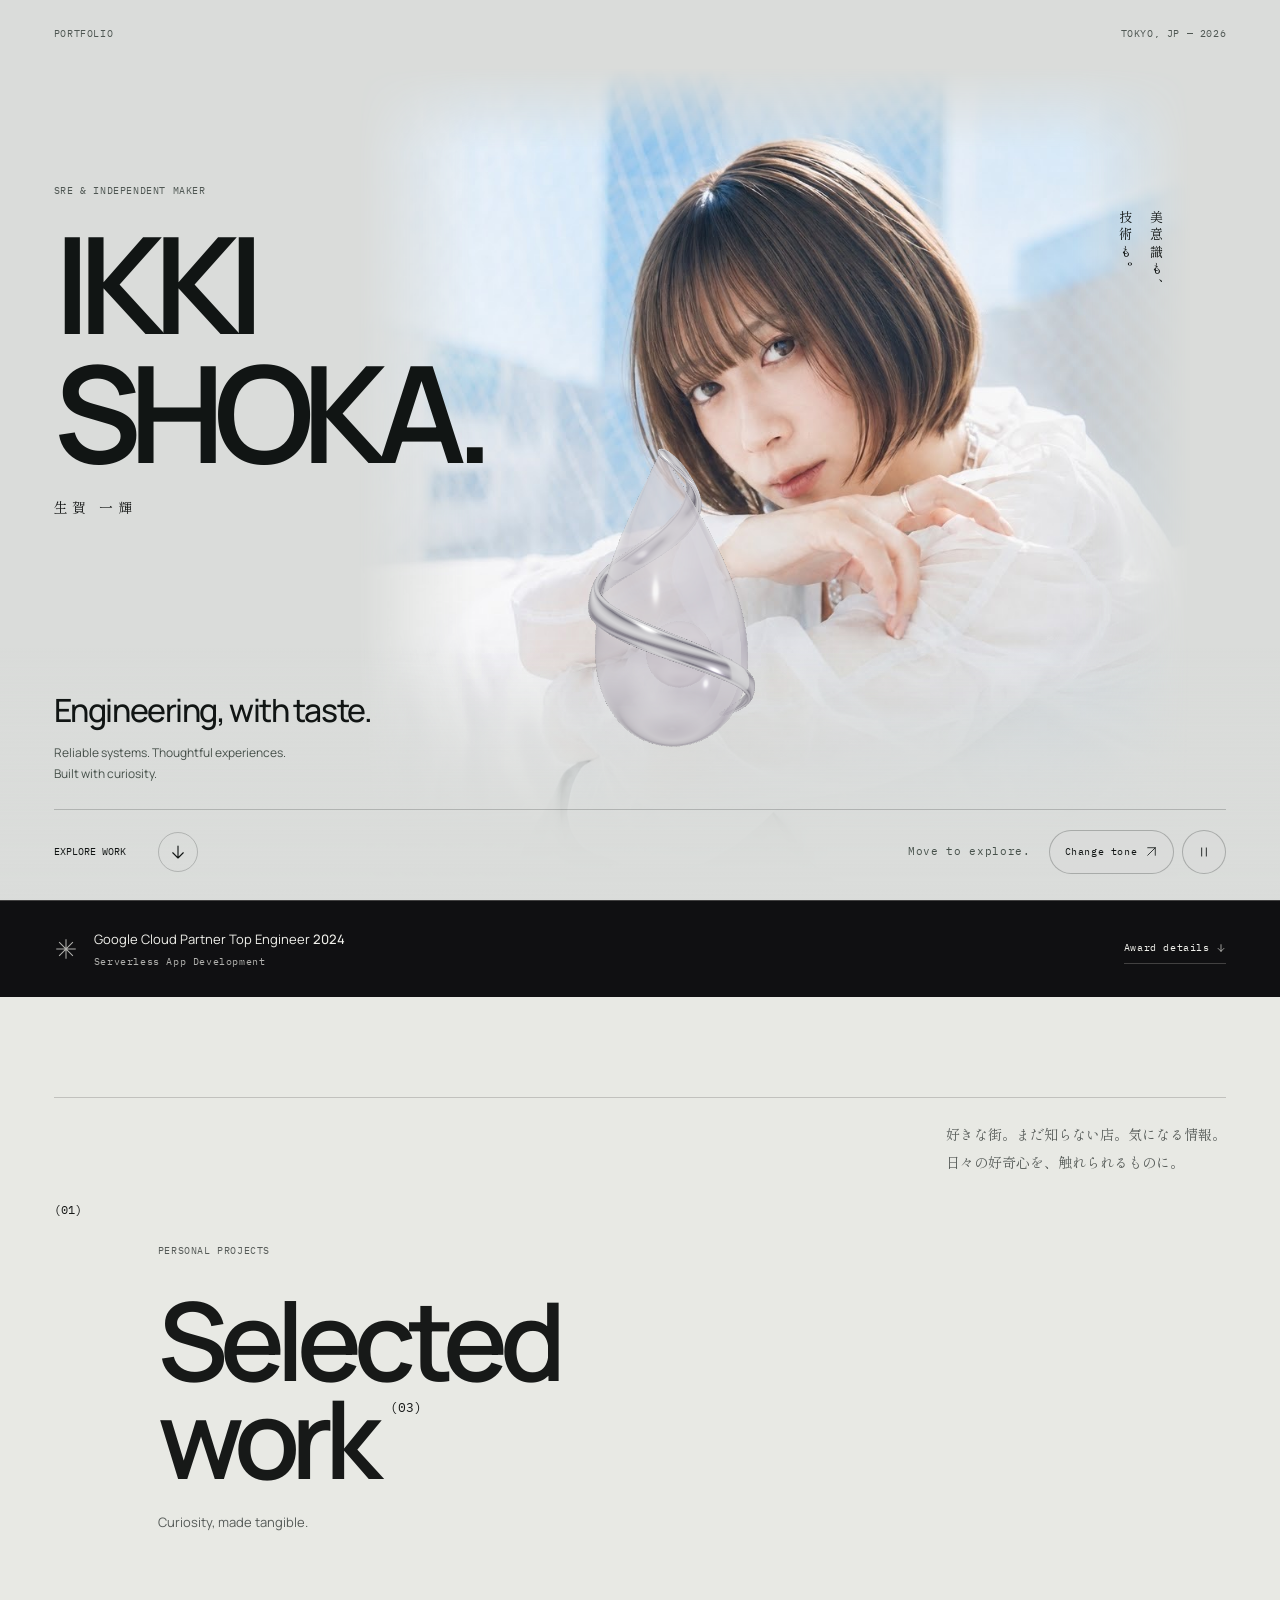
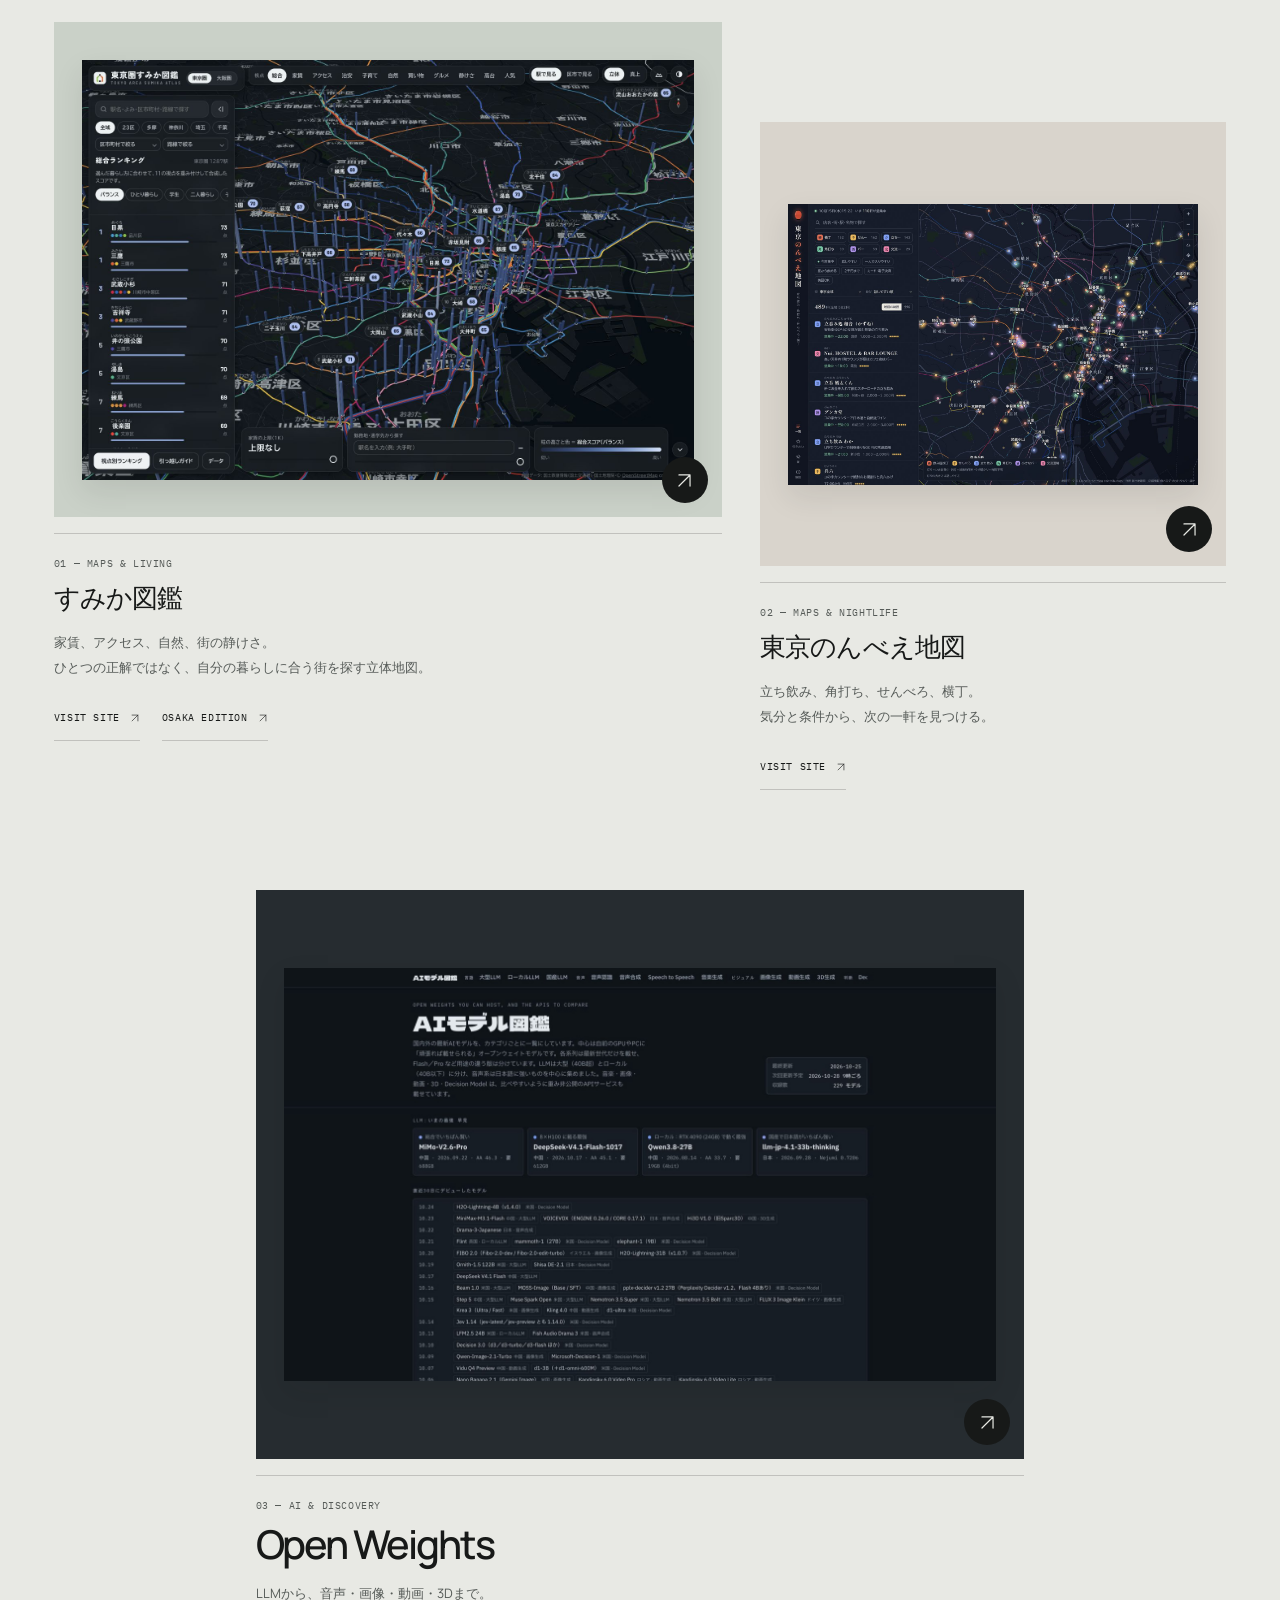
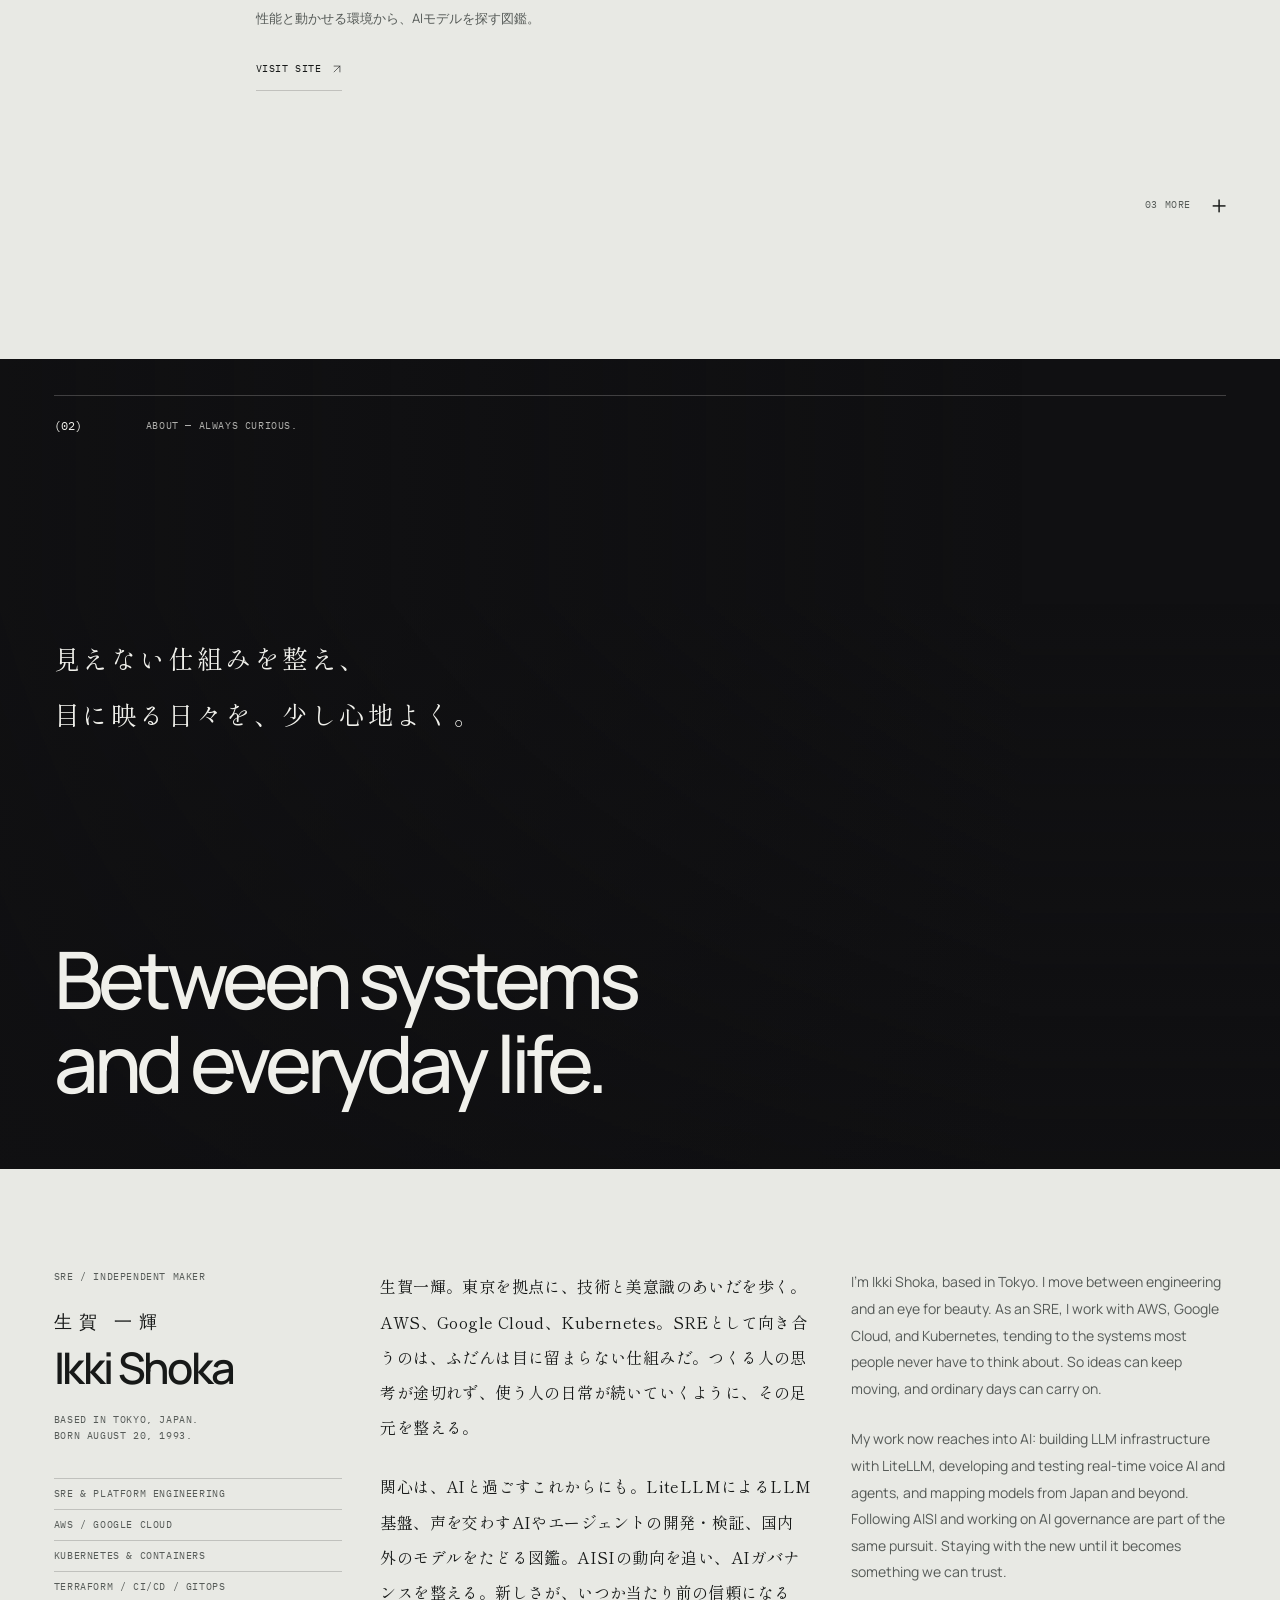
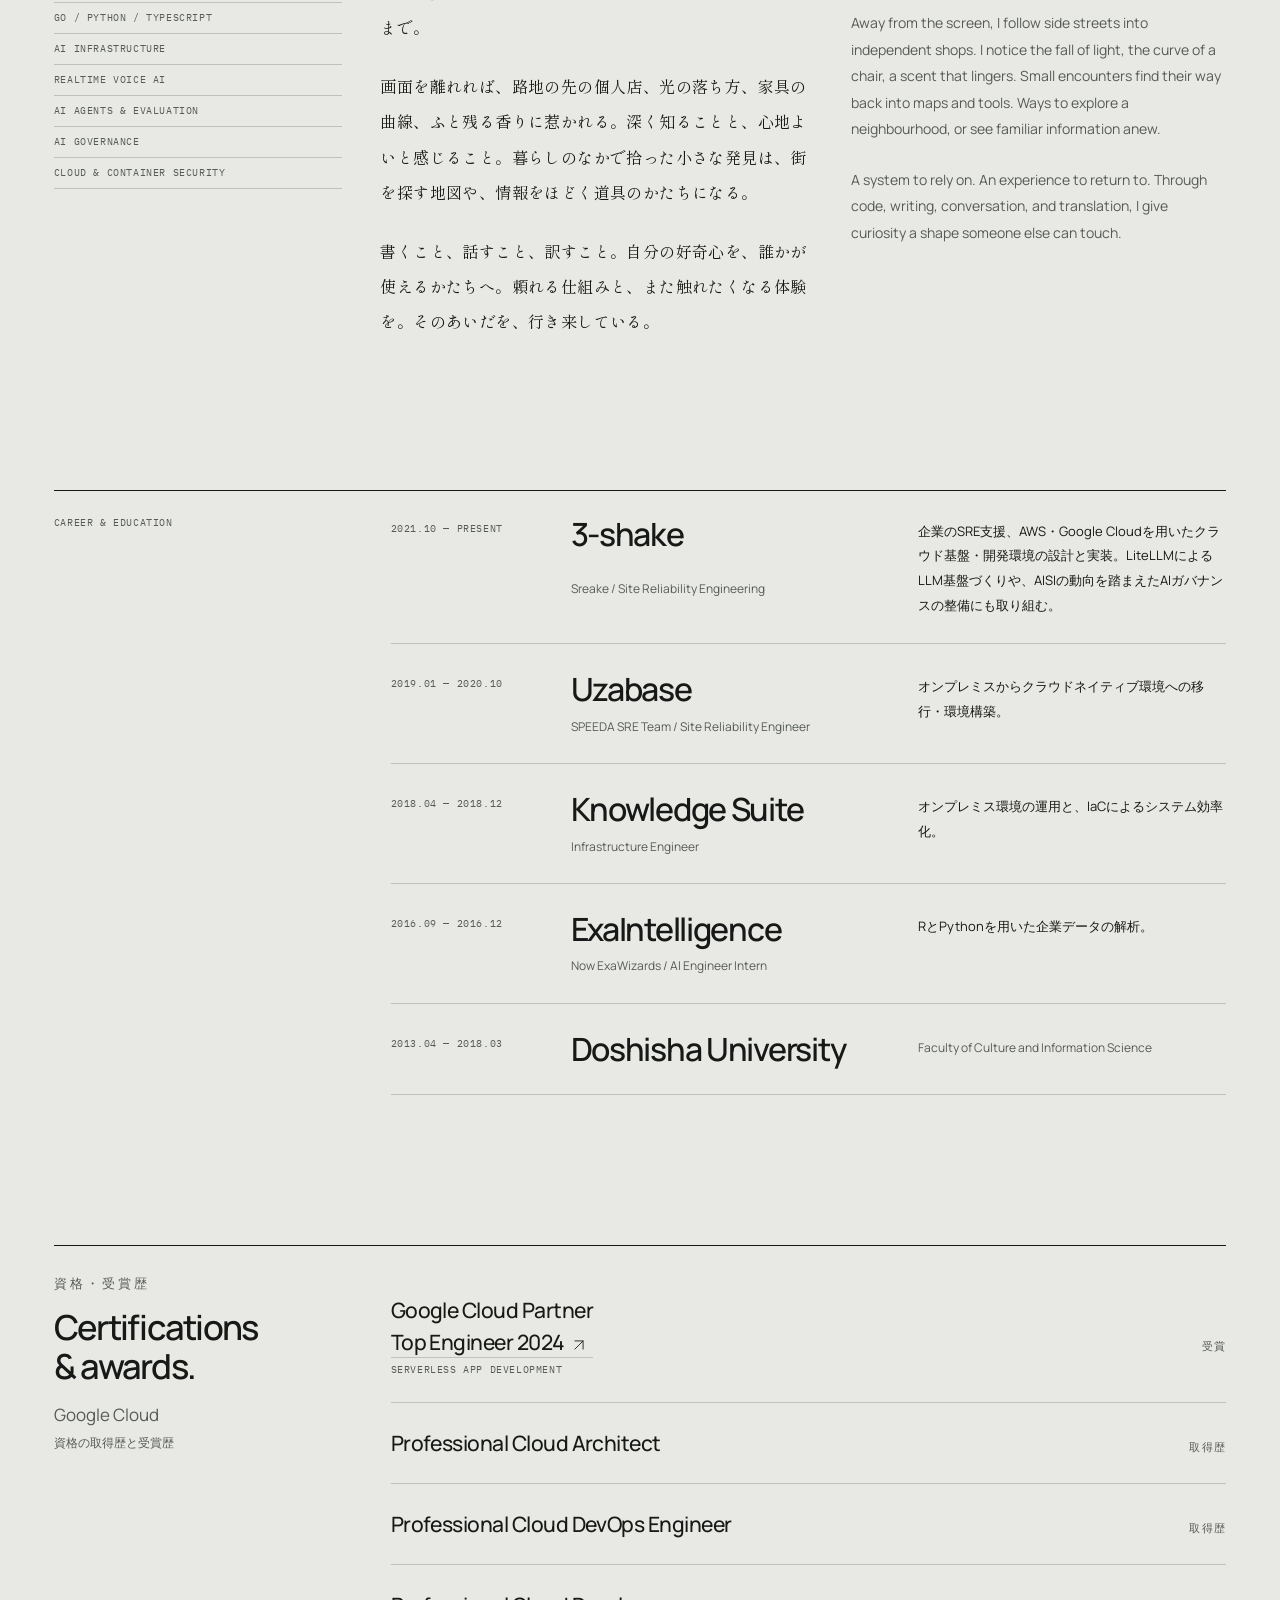
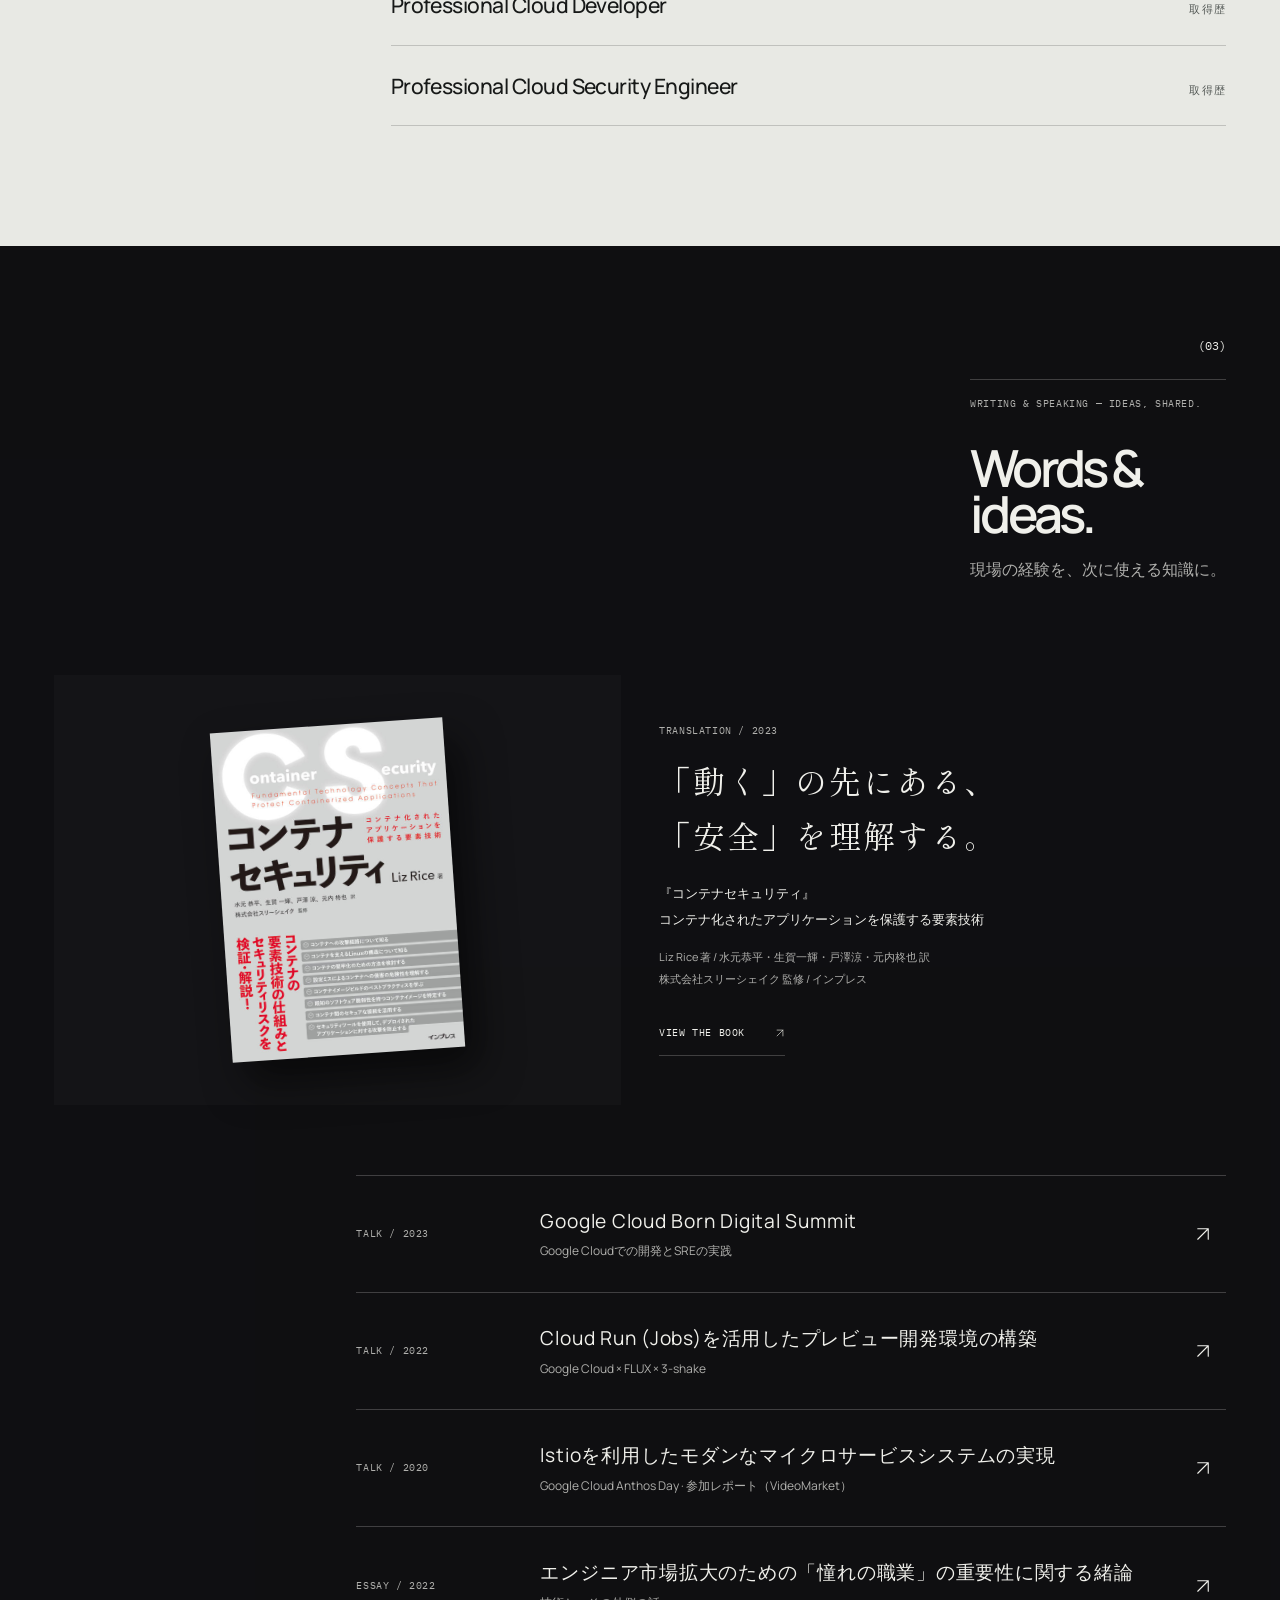
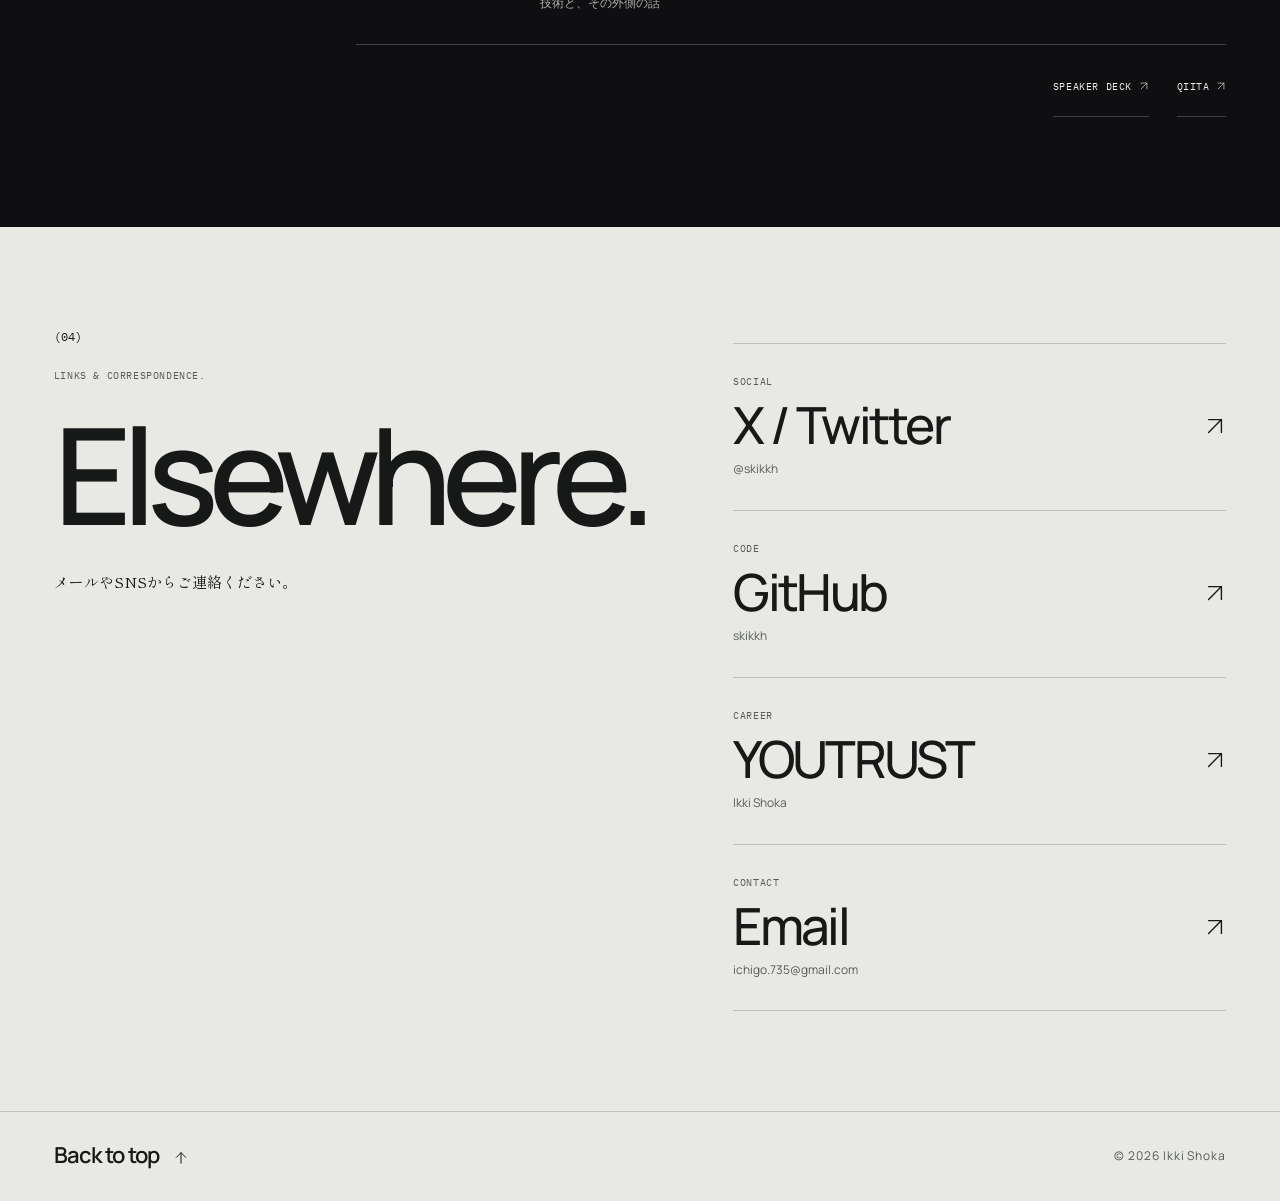
==== commit c42e1ede: "Link the award to PR TIMES and refine profile and contact details" ====
--- a/index.html
+++ b/index.html
@@ -8,9 +8,9 @@
 <link rel="canonical" href="https://skikkh.github.io/">
 <meta property="og:type" content="website"><meta property="og:locale" content="ja_JP"><meta property="og:title" content="生賀一輝 — Ikki Shoka"><meta property="og:description" content="美意識も、技術も。生賀一輝の仕事と個人開発。"><meta property="og:url" content="https://skikkh.github.io/"><meta property="og:image" content="https://skikkh.github.io/assets/og.jpg"><meta name="twitter:card" content="summary_large_image">
 <link rel="icon" type="image/svg+xml" href="/favicon.svg">
-  <script type="module" crossorigin src="/assets/main-Des07bIz.js"></script>
+  <script type="module" crossorigin src="/assets/main-BfnHfnXY.js"></script>
   <link rel="modulepreload" crossorigin href="/assets/modulepreload-polyfill-P2Xu9kJm.js">
-  <link rel="stylesheet" crossorigin href="/assets/main-CvPZ_0xk.css">
+  <link rel="stylesheet" crossorigin href="/assets/main-Dpkn83gK.css">
 </head>
 <body id="top">
 <div class="sculpture" id="sculpture" aria-hidden="true">
@@ -76,7 +76,7 @@
 <div class="about-signature">
 <p class="profile-eyebrow label" lang="en">SRE / Independent maker</p>
 <div class="nameplate"><strong>生賀 一輝</strong><span lang="en">Ikki Shoka</span></div>
-<p class="about-caption label" lang="en">Based in Tokyo, Japan.</p>
+<p class="about-caption label" lang="en">Based in Tokyo, Japan.<br>Born <time datetime="1993-08-20">August 20, 1993</time>.</p>
 <ul class="expertise label" lang="en"><li>SRE &amp; Platform Engineering</li><li>AWS / Google Cloud</li><li>Kubernetes &amp; Containers</li><li>Terraform / CI/CD / GitOps</li><li>Go / Python / TypeScript</li><li>AI Infrastructure</li><li>Realtime Voice AI</li><li>AI Agents &amp; Evaluation</li><li>AI Governance</li><li>Cloud &amp; Container Security</li></ul>
 </div>
 <div class="profile-jp" lang="ja"><p>生賀一輝。東京を拠点に、技術と美意識のあいだを歩く。AWS、Google Cloud、Kubernetes。SREとして向き合うのは、ふだんは目に留まらない仕組みだ。つくる人の思考が途切れず、使う人の日常が続いていくように、その足元を整える。</p><p>関心は、AIと過ごすこれからにも。LiteLLMによるLLM基盤、声を交わすAIやエージェントの開発・検証、国内外のモデルをたどる図鑑。AISIの動向を追い、AIガバナンスを整える。新しさが、いつか当たり前の信頼になるまで。</p><p>画面を離れれば、路地の先の個人店、光の落ち方、家具の曲線、ふと残る香りに惹かれる。深く知ることと、心地よいと感じること。暮らしのなかで拾った小さな発見は、街を探す地図や、情報をほどく道具のかたちになる。</p><p>書くこと、話すこと、訳すこと。自分の好奇心を、誰かが使えるかたちへ。頼れる仕組みと、また触れたくなる体験を。そのあいだを、行き来している。</p></div>
@@ -92,7 +92,7 @@
 <div class="certifications" id="certifications" aria-labelledby="certifications-title">
 <div class="certifications-intro"><p class="certifications-label">資格・受賞歴</p><h3 id="certifications-title" lang="en">Certifications<br>&amp; awards.</h3><p><span lang="en">Google Cloud</span><br>資格の取得歴と受賞歴</p></div>
 <ul class="certification-list">
-<li class="certification-award"><div><h4 lang="en"><a href="https://sreake.com/news/google-cloud-partner-top-engineer-2024/" target="_blank" rel="noopener noreferrer" aria-label="Google Cloud Partner Top Engineer 2024の受賞発表を開く（新しいタブ）">Google Cloud Partner<br>Top Engineer 2024 <svg class="ui-icon icon-external" viewBox="0 0 24 24" fill="none" stroke="currentColor" stroke-width="1.5" stroke-linecap="round" stroke-linejoin="round" aria-hidden="true" focusable="false"><path d="M5 19 19 5M5 5h14v14"/></svg></a></h4><p lang="en">Serverless App Development</p></div><span>受賞</span></li>
+<li class="certification-award"><div><h4 lang="en"><a href="https://prtimes.jp/main/html/rd/p/000000134.000024873.html" target="_blank" rel="noopener noreferrer" aria-label="Google Cloud Partner Top Engineer 2024の受賞発表をPR TIMESで開く（新しいタブ）">Google Cloud Partner<br>Top Engineer 2024 <svg class="ui-icon icon-external" viewBox="0 0 24 24" fill="none" stroke="currentColor" stroke-width="1.5" stroke-linecap="round" stroke-linejoin="round" aria-hidden="true" focusable="false"><path d="M5 19 19 5M5 5h14v14"/></svg></a></h4><p lang="en">Serverless App Development</p></div><span>受賞</span></li>
 <li><h4 lang="en">Professional Cloud Architect</h4><span>取得歴</span></li>
 <li><h4 lang="en">Professional Cloud DevOps Engineer</h4><span>取得歴</span></li>
 <li><h4 lang="en">Professional Cloud Developer</h4><span>取得歴</span></li>
@@ -116,7 +116,7 @@
 <div class="more-writing label" lang="en"><a href="https://speakerdeck.com/ichigism" target="_blank" rel="noopener noreferrer">Speaker Deck <svg class="ui-icon icon-external" viewBox="0 0 24 24" fill="none" stroke="currentColor" stroke-width="1.5" stroke-linecap="round" stroke-linejoin="round" aria-hidden="true" focusable="false"><path d="M5 19 19 5M5 5h14v14"/></svg></a><a href="https://qiita.com/skikkh" target="_blank" rel="noopener noreferrer">Qiita <svg class="ui-icon icon-external" viewBox="0 0 24 24" fill="none" stroke="currentColor" stroke-width="1.5" stroke-linecap="round" stroke-linejoin="round" aria-hidden="true" focusable="false"><path d="M5 19 19 5M5 5h14v14"/></svg></a></div>
 </section>
 <section class="contact" id="contact" aria-labelledby="contact-title">
-<div class="contact-layout"><div class="contact-intro"><p class="chapter-no" lang="en" aria-hidden="true">04</p><p class="label" lang="en">Links &amp; correspondence.</p><h2 id="contact-title" lang="en">Elsewhere.</h2></div>
+<div class="contact-layout"><div class="contact-intro"><p class="chapter-no" lang="en" aria-hidden="true">04</p><p class="label" lang="en">Links &amp; correspondence.</p><h2 id="contact-title" lang="en">Elsewhere.</h2><p>メールやSNSからご連絡ください。</p></div>
 <div class="social-links">
 <a class="social-link social-x" href="https://x.com/skikkh" target="_blank" rel="noopener noreferrer" aria-label="@skikkhのXプロフィールを開く（新しいタブ）"><span class="social-platform label" lang="en">Social</span><span class="social-name" lang="en">X / Twitter</span><span class="social-description" lang="en">@skikkh</span><span class="social-arrow" aria-hidden="true"><svg class="ui-icon icon-external" viewBox="0 0 24 24" fill="none" stroke="currentColor" stroke-width="1.5" stroke-linecap="round" stroke-linejoin="round" aria-hidden="true" focusable="false"><path d="M5 19 19 5M5 5h14v14"/></svg></span></a>
 <a class="social-link" href="https://github.com/skikkh" target="_blank" rel="noopener noreferrer" aria-label="skikkhのGitHubプロフィールを開く（新しいタブ）"><span class="social-platform label" lang="en">Code</span><span class="social-name" lang="en">GitHub</span><span class="social-description" lang="en">skikkh</span><span class="social-arrow" aria-hidden="true"><svg class="ui-icon icon-external" viewBox="0 0 24 24" fill="none" stroke="currentColor" stroke-width="1.5" stroke-linecap="round" stroke-linejoin="round" aria-hidden="true" focusable="false"><path d="M5 19 19 5M5 5h14v14"/></svg></span></a>
@@ -125,5 +125,5 @@
 </div></div>
 </section>
 </main>
-<footer><a class="footer-name" href="#top" lang="en">Back to top<span aria-hidden="true"> <svg class="ui-icon icon-up" viewBox="0 0 24 24" fill="none" stroke="currentColor" stroke-width="1.5" stroke-linecap="round" stroke-linejoin="round" aria-hidden="true" focusable="false"><path d="M12 20V4M5 11l7-7 7 7"/></svg></span></a><div class="label" lang="en"><span>© 2026 Ikki Shoka</span></div><p class="disclosure">個人の活動を紹介するサイトです。所属組織を代表するものではありません。</p></footer>
+<footer><a class="footer-name" href="#top" lang="en">Back to top<span aria-hidden="true"> <svg class="ui-icon icon-up" viewBox="0 0 24 24" fill="none" stroke="currentColor" stroke-width="1.5" stroke-linecap="round" stroke-linejoin="round" aria-hidden="true" focusable="false"><path d="M12 20V4M5 11l7-7 7 7"/></svg></span></a><div class="label" lang="en"><span>© 2026 Ikki Shoka</span></div></footer>
 </body></html>
--- a/assets/main-Dpkn83gK.css
+++ b/assets/main-Dpkn83gK.css
@@ -0,0 +1 @@
+@font-face{font-family:Profile Serif;font-style:normal;font-weight:500;font-display:swap;src:url(/assets/cormorant-garamond-latin-500-normal-BsRWmXhO.woff2)format("woff2")}@font-face{font-family:Profile Serif;font-style:italic;font-weight:500;font-display:swap;src:url(/assets/cormorant-garamond-latin-500-italic-Y14P-dkT.woff2)format("woff2")}@font-face{font-family:Profile Mono;font-style:normal;font-weight:400;font-display:swap;src:url(/assets/ibm-plex-mono-latin-400-normal-DMJ8VG8y.woff2)format("woff2")}@font-face{font-family:Profile Mincho;font-style:normal;font-weight:400;font-display:swap;src:url(/assets/shippori-site-BkV0NcC5.woff)format("woff")}:root{--font-display:"Profile Serif","Cormorant Garamond",Garamond,"Times New Roman",serif;--font-serif:"Profile Serif","Cormorant Garamond",Garamond,"Times New Roman",serif;--font-mono:"Profile Mono","IBM Plex Mono",ui-monospace,Menlo,monospace;--font-mincho:"Profile Mincho","Shippori Mincho","Hiragino Mincho ProN","Hiragino Mincho Pro","Yu Mincho",YuMincho,serif;--night:#111114;--night-ink:#efede6;--night-muted:#aeaca3;--night-rule:#efede638;--paper:#f8f7f2;--ink:#1c1c16;--ink-muted:#5d5c53;--rule:#1c1c162b;--pad:clamp(20px,5.2vw,84px);--gap:clamp(14px,1.8vw,28px);--cols:repeat(12,minmax(0,1fr))}*{box-sizing:border-box}html{scroll-behavior:smooth;-webkit-text-size-adjust:100%;scroll-padding-top:20px}body{isolation:isolate;background:var(--scene-background,var(--night));color:var(--night-ink);font:400 16px/2 var(--font-mincho);letter-spacing:.03em;font-synthesis:none;font-kerning:normal;-webkit-font-smoothing:antialiased;margin:0}[lang=en]{font-family:var(--font-serif);letter-spacing:0}h1,h2,h3,h4,p{margin:0;font-weight:400}p{text-wrap:pretty}a{color:inherit;text-decoration:none}img{max-width:100%;height:auto;display:block}button{font:inherit;color:inherit;cursor:pointer;border:0}button:disabled{cursor:default}a,button{-webkit-tap-highlight-color:transparent;touch-action:manipulation;transition:color .25s,background .25s,border-color .25s,opacity .25s}:focus-visible{outline-offset:5px;outline:2px solid}.ui-icon{vertical-align:-.12em;flex-shrink:0;width:1em;height:1em;display:inline-block}.skip{z-index:50;background:var(--paper);color:var(--ink);padding:12px 20px;position:fixed;top:10px;left:10px;transform:translateY(-180%)}.skip:focus{transform:none}.label{font:400 11px/1.6 var(--font-mono);letter-spacing:.08em;text-transform:uppercase}.mobile-break{display:none}body>.sculpture{z-index:0;pointer-events:none;width:100%;height:100svh;position:fixed;inset:0;overflow:hidden}body>main{z-index:2;position:relative}body>footer{z-index:1;position:relative}#scene{isolation:isolate;width:100%;height:100%;position:relative}#scene canvas,#scene .fallback{width:100%;height:100%;position:absolute;inset:0}#scene canvas{z-index:2;pointer-events:none}#scene .fallback{opacity:.15}.scroll-media{object-fit:cover;object-position:center;pointer-events:none;z-index:1;width:100%;height:100%;transform:translate3d(calc(var(--drift-x,0)*-16px),calc(var(--drift-y,0)*-10px),0) scale(1.03);transition:transform 1.4s cubic-bezier(.22,1,.36,1),opacity .6s,filter .6s;display:block;position:absolute;inset:0}.scroll-media[hidden],body[data-backdrop=film] #scene,body[data-backdrop=still] #scene{display:none}body[data-finish=satin] .scroll-media{filter:sepia(.5)saturate(1.5)hue-rotate(275deg)contrast(.94)}body[data-scene-paused=true]:not([data-chapter=intro]) #scene{opacity:.12!important}body[data-scene-paused=true]:not([data-chapter=intro]) .scroll-media{opacity:.35}.scroll-progress{z-index:30;transform-origin:0;pointer-events:none;background:#a9a493;width:100%;height:2px;position:fixed;top:0;left:0;transform:scaleX(0)}.scroll-reveal{transition:transform 1s cubic-bezier(.22,1,.36,1);transform:translateY(28px)}.scroll-reveal.is-visible,body[data-scene-paused=true] .scroll-reveal{transform:none}body[data-scene-paused=true] .scroll-reveal{transition:none}.hero{min-height:100svh;padding:24px var(--pad) 26px;background:linear-gradient(#09090ba8,#09090b1f 30%,#09090b00 50%,#09090b2e 66%,#09090bc7 88%);grid-template:"meta meta""name verse"".verse"". ."1fr"copy copy""foot foot"/minmax(0,1fr) auto;column-gap:20px;display:grid;position:relative}.hero-meta{color:var(--night-muted);border-bottom:1px solid var(--night-rule);grid-area:meta;justify-content:space-between;gap:20px;padding-bottom:14px;display:flex}.hero-name{grid-area:name;padding-top:clamp(28px,5vh,56px)}.hero-role{color:var(--night-muted);margin-bottom:14px}.hero h1{font:500 clamp(42px,13vw,64px)/.94 var(--font-display);letter-spacing:-.005em;white-space:nowrap}.hero h1 em{font-style:italic}.hero-jpname{letter-spacing:.42em;color:var(--night-ink);margin-top:14px;font-size:15px;line-height:1.6}.hero-verse{writing-mode:vertical-rl;letter-spacing:.32em;color:var(--night-ink);white-space:nowrap;grid-area:verse;justify-self:end;margin-top:clamp(30px,5vh,58px);font-size:15px;line-height:2}.hero-copy{border-top:1px solid var(--night-rule);grid-area:copy;padding-top:18px}.hero-statement{font:italic 500 clamp(25px,6.6vw,30px)/1.2 var(--font-display)}.intro{font:500 17px/1.5 var(--font-serif);color:var(--night-muted);margin-top:10px}.hero-foot{grid-area:foot;justify-content:space-between;align-items:flex-end;gap:16px;padding-top:22px;display:flex}.round-link{border-bottom:1px solid var(--night-rule);justify-content:space-between;align-items:center;gap:28px;min-width:150px;min-height:40px;padding:10px 0;display:flex}.round-link [lang=en]{font:inherit}.round-link .ui-icon{transition:transform .3s}.round-link:hover .ui-icon{transform:translateY(4px)}.scene-controls{z-index:5;align-items:center;gap:18px;display:flex}.scene-controls>div{gap:8px;display:flex}.scene-hint{font:400 11px/1.4 var(--font-mono);letter-spacing:.06em;color:var(--night-muted);display:none}.scene-controls button{min-height:40px;font:400 11px/1 var(--font-mono);letter-spacing:.06em;background:#09090b59;border:1px solid #efede65c;border-radius:999px;align-items:center;gap:8px;padding:8px 15px;display:inline-flex}.scene-controls button:disabled{opacity:.45}.scene-controls button:hover:not(:disabled){background:var(--night-ink);color:var(--night)}.scene-controls .ui-icon{width:13px;height:13px}#motion{flex:none;justify-content:center;width:40px;padding:0}#motion .ui-icon{width:14px;height:14px}#motion .icon-play,#motion[aria-pressed=true] .icon-pause{display:none}#motion[aria-pressed=true] .icon-play{display:block}body:not([data-chapter=intro]) .scene-controls{z-index:40;gap:0;position:fixed;bottom:20px;right:20px}body:not([data-chapter=intro]) .scene-controls #material,body:not([data-chapter=intro]) .scene-hint{display:none}body:not([data-chapter=intro]) #motion{width:42px;height:42px;color:var(--paper);-webkit-backdrop-filter:blur(8px);backdrop-filter:blur(8px);background:#1c1c16e6;border-color:#f8f7f266}.hero-award{padding:22px var(--pad);border-top:1px solid var(--night-rule);color:var(--night-ink);background:#09090bb3;align-items:center;gap:16px;display:flex}.credential-mark{width:24px;height:24px;color:var(--night-muted);flex:0 0 24px}.credential-copy{min-width:0;font:500 18px/1.3 var(--font-serif)}.credential-copy>span{display:block}.credential-copy strong{white-space:nowrap;font-style:italic;font-weight:500}.credential-copy small{font:400 11px/1.5 var(--font-mono);letter-spacing:.06em;color:var(--night-muted);margin-top:4px;display:block}.hero-award>a{border-bottom:1px solid var(--night-rule);font:400 11px/1.4 var(--font-mono);letter-spacing:.06em;white-space:nowrap;margin-left:auto;padding:8px 0}.chapter{border-top:1px solid var(--rule);grid-template-columns:auto minmax(0,1fr);gap:22px 18px;padding-top:16px;display:grid}.chapter-no{font:italic 500 clamp(64px,18vw,84px)/.82 var(--font-display);letter-spacing:-.01em}.chapter .label{color:var(--ink-muted);margin-bottom:12px}.chapter-en{font:italic 500 19px/1.4 var(--font-serif);color:var(--ink-muted);margin-top:10px}.chapter-jp{color:var(--ink-muted);grid-column:1/-1;font-size:15px;line-height:2}.work{background:var(--paper);color:var(--ink);padding:56px var(--pad) 84px}.project-visual{outline:1px solid var(--rule);background:#ecebe4;display:block;position:relative;overflow:hidden}.project-visual img{aspect-ratio:1.3;object-fit:cover;object-position:left top;width:100%;transition:transform 1.1s cubic-bezier(.2,.8,.2,1)}.project-visual:hover img{transform:scale(1.03)}.visit-circle{background:var(--ink);width:42px;height:42px;color:var(--paper);border-radius:50%;place-items:center;font-size:16px;transition:transform .4s;display:grid;position:absolute;bottom:14px;right:14px}.project-visual:hover .visit-circle{transform:rotate(45deg)}.project-info{padding-top:18px}.project-number{color:var(--ink-muted);margin-bottom:8px}.project-info h3{letter-spacing:.06em;font-feature-settings:"palt";font-size:23px;line-height:1.5}.project-info>p:not(.project-number){color:var(--ink-muted);margin-top:10px;font-size:15px;line-height:2}.project-links{flex-wrap:wrap;gap:6px 22px;margin-top:16px;display:flex}.project-links a{border-bottom:1px solid var(--rule);padding:6px 0}.project-links a:hover,.text-link:hover,.more-writing a:hover{border-color:currentColor}.project-main{margin:48px calc(var(--pad)*-1) 0}.project-main .project-visual{outline:0}.project-main .project-info{padding-inline:var(--pad)}.project-grid{gap:56px;margin-top:64px;display:grid}.project-security{width:84%;margin-left:auto}.project-security .project-visual img{aspect-ratio:.86}.project-grid-new .project-visual img{aspect-ratio:auto}.project-grid-new h3{font:500 38px/1.15 var(--font-display);letter-spacing:0}.project-kikkake{width:90%;margin-left:auto}@media (width>=651px){.project-grid.project-grid-new{row-gap:72px}.project-open-weights{grid-column:1/10}.project-profia{grid-column:1/8}.project-kikkake{grid-column:8/-1;width:auto;margin-top:100px}}.text-link{border-bottom:1px solid var(--rule);align-items:center;gap:30px;padding:10px 0;display:inline-flex}.work-all{width:max-content;margin:56px 0 0 auto;display:flex}.about{color:var(--ink)}.about-opening{min-height:min(88svh,760px);padding:28px var(--pad) 44px;color:var(--night-ink);background:linear-gradient(#09090b80,#09090b14 32% 62%,#09090b9e);grid-template-rows:auto 1fr auto;grid-template-columns:auto minmax(0,1fr);column-gap:20px;display:grid}.chapter-mark{border-top:1px solid var(--night-rule);grid-column:1/-1;align-items:flex-end;gap:18px;padding-top:16px;display:flex}.chapter-mark .label{color:var(--night-muted);padding-bottom:6px}.about-opening h2{font:italic 500 clamp(34px,9.6vw,44px)/1.08 var(--font-display);grid-area:3/1/auto/-1;align-self:end;margin-top:36px}.about-lead{writing-mode:vertical-rl;letter-spacing:.24em;white-space:nowrap;grid-area:2/1;justify-self:start;margin-top:36px;font-size:clamp(18px,4.8vw,20px);line-height:2.1}.about-sheet{background:var(--paper);padding:64px var(--pad) 84px}.about-grid{gap:44px;display:grid}.about-signature{border-bottom:1px solid var(--rule);padding-bottom:30px}.profile-eyebrow,.about-caption{color:var(--ink-muted)}.nameplate{margin:22px 0 18px}.nameplate strong{letter-spacing:.38em;font-size:18px;font-weight:400;line-height:1.6;display:block}.nameplate span{font:italic 500 46px/1 var(--font-display);margin-top:6px;display:block}.expertise{color:var(--ink-muted);flex-wrap:wrap;gap:4px 18px;margin:24px 0 0;padding:0;list-style:none;display:flex}.profile-jp p{letter-spacing:.05em;font-size:15.5px;line-height:2.1}.profile-jp p+p{margin-top:1.15em}.profile-en{border-top:1px solid var(--rule);padding-top:30px}.profile-en p+p{margin-top:.9em}.career,.certifications{border-top:1px solid var(--ink);gap:22px;margin-top:84px;padding-top:16px;display:grid}.career-label,.certifications-label{color:var(--ink-muted)}.certifications-label{letter-spacing:.24em;font-size:13px}.career ol,.certification-list{margin:0;padding:0;list-style:none}.career li{border-bottom:1px solid var(--rule);gap:6px;padding:22px 0;display:grid}.career-date{color:var(--ink-muted)}.career h3{font:500 26px/1.15 var(--font-display)}.career li p{font:italic 500 17px/1.45 var(--font-serif);color:var(--ink-muted);margin-top:4px}.career li div>span{margin-top:8px;font-size:15px;line-height:1.95;display:block}.certifications-intro h3{font:500 34px/1.1 var(--font-display);margin:12px 0 14px}.certifications-intro>p:not(.certifications-label){color:var(--ink-muted);font-size:14px;line-height:1.9}.certifications-intro>p [lang=en]{font-size:17px}.certifications-intro>a{border-bottom:1px solid var(--rule);letter-spacing:.06em;align-items:center;gap:8px;margin-top:14px;padding:6px 0;font-size:13px;display:inline-flex}.certification-list li{border-bottom:1px solid var(--rule);justify-content:space-between;align-items:baseline;gap:20px;padding:16px 0;display:flex}.certification-list h4{font:500 21px/1.35 var(--font-serif)}.certification-list li>span{letter-spacing:.12em;color:var(--ink-muted);flex:none;font-size:13px}.certification-list h4 a{border-bottom:1px solid var(--rule);display:inline-block}.certification-list h4 a:hover{border-color:currentColor}.certification-list h4 a:focus-visible{outline-offset:4px;outline:2px solid}.certification-list h4 .ui-icon{width:14px;height:14px;margin-left:4px}.certification-award p{font:400 11px/1.6 var(--font-mono);letter-spacing:.06em;text-transform:uppercase;color:var(--ink-muted);margin-top:4px}.notes{color:var(--night-ink);padding:120px var(--pad) 84px;background:linear-gradient(#09090b33,#09090bb8 340px,#09090bd6)}.notes .chapter{border-color:var(--night-rule)}.notes .chapter .label,.notes .chapter-jp{color:var(--night-muted)}.notes .chapter-jp{margin-top:16px}.publication{gap:30px;margin-top:64px;padding-bottom:56px;display:grid}.book-art{place-items:center;padding:28px 0;display:grid}.real-book{width:auto;height:clamp(240px,62vw,300px);transition:transform .6s;transform:rotate(-4deg);box-shadow:14px 22px 40px #0000008c}.publication:hover .real-book{transform:rotate(-1.5deg)translateY(-4px)}.publication .project-number{color:var(--night-muted)}.publication-copy h3{letter-spacing:.06em;font-feature-settings:"palt";margin:14px 0 18px;font-size:clamp(22px,6vw,32px);line-height:1.65}.publication-copy>p:not(.project-number){font-size:15px;line-height:2}.publication-copy .publication-note{color:var(--night-muted);margin-top:14px;font-size:13px;line-height:1.95}.publication .text-link{border-color:var(--night-rule);margin-top:22px}.publication:hover .text-link{border-color:currentColor}.writing-list{border-top:1px solid var(--night-rule)}.writing-list>a{border-bottom:1px solid var(--night-rule);grid-template-columns:minmax(0,1fr) 20px;align-items:center;gap:8px 16px;padding:22px 0;transition:padding .35s,color .35s;display:grid}.writing-kind{color:var(--night-muted);grid-column:1/-1}.writing-list h3{letter-spacing:.04em;font-size:17px;line-height:1.75}.writing-list p{color:var(--night-muted);margin-top:4px;font-size:13px;line-height:1.8}.writing-list>a>span:last-child{font-size:18px}.writing-list>a:hover{color:#fff}.more-writing{flex-wrap:wrap;justify-content:flex-end;gap:10px 28px;margin-top:28px;display:flex}.more-writing a{border-bottom:1px solid var(--night-rule);padding:6px 0}.contact{background:var(--paper);color:var(--ink);padding:84px var(--pad) 72px}.contact-layout{gap:48px;display:grid}.contact-intro{border-top:1px solid var(--ink);padding-top:16px}.contact-intro .chapter-no{margin-bottom:22px}.contact-intro .label{color:var(--ink-muted)}.contact h2{font:500 clamp(42px,12vw,56px)/1 var(--font-display);margin-top:14px}.contact-intro>p:last-child{margin-top:20px;font-size:15.5px;line-height:2}.social-links{border-top:1px solid var(--rule)}.social-link{border-bottom:1px solid var(--rule);grid-template-columns:minmax(0,1fr) 32px;gap:6px 16px;padding:24px 0;display:grid}.social-platform{color:var(--ink-muted);grid-column:1}.social-name{font:500 clamp(32px,9vw,46px)/1.1 var(--font-display);overflow-wrap:anywhere;grid-column:1}.social-description{color:var(--ink-muted);grid-column:1;font-size:14px;line-height:1.8}.social-arrow{grid-area:1/2/4;place-self:center end;font-size:22px;transition:transform .3s}.social-link:hover .social-arrow{transform:translate(3px,-3px)}footer{padding:28px var(--pad) 30px;background:var(--paper);color:var(--ink);border-top:1px solid var(--rule);flex-wrap:wrap;justify-content:space-between;align-items:center;gap:18px 24px;display:flex}.footer-name{font:italic 500 26px/1.2 var(--font-display);align-items:center;gap:14px;display:inline-flex}.footer-name .ui-icon{width:16px;height:16px}footer>div{flex-wrap:wrap;align-items:center;gap:10px 24px;display:flex}footer>div>span{font-family:var(--font-display);letter-spacing:.08em;text-transform:none;color:var(--ink-muted);font-size:12px}.disclosure{border-top:1px solid var(--rule);width:100%;color:var(--ink-muted);padding-top:16px;font-size:12px;line-height:1.9}body:not([data-chapter=intro]) footer{padding-bottom:84px}@media (width<=650px){.hero-foot{gap:12px}.round-link{flex-shrink:0;gap:8px;width:clamp(100px,28vw,150px);min-width:0;font-size:10px}.mobile-break{display:block}.hero-award{flex-wrap:wrap}.hero-award>a{margin-left:40px}.scene-controls button{padding-inline:12px}}@media (width>=651px){.hero h1{font-size:clamp(64px,9vw,84px)}.hero-verse{font-size:16px}.hero-copy{grid-template-columns:minmax(0,1fr) minmax(0,1fr);align-items:end;gap:24px;display:grid}.hero-statement{font-size:clamp(28px,3.8vw,34px)}.intro{margin-top:0;font-size:18px}.scene-hint{display:inline}.chapter{grid-template-columns:var(--cols);column-gap:var(--gap)}.chapter-no{grid-column:1/4;font-size:clamp(84px,11vw,128px)}.chapter-title{grid-column:4/-1}.chapter h2{font-size:clamp(46px,6vw,62px)}.chapter-jp{grid-column:4/-1;font-size:16px}.work{padding:84px var(--pad) 110px}.project-main{margin:64px 0 0}.project-main .project-visual{outline:1px solid var(--rule)}.project-main .project-visual img{aspect-ratio:1.55}.project-main .project-info{column-gap:var(--gap);grid-template-columns:minmax(0,1fr) minmax(0,1.3fr);grid-template-areas:"num text""title text"".links";padding-inline:0;display:grid}.project-main .project-number{grid-area:num}.project-main .project-info>h3{grid-area:title}.project-main .project-info>p:not(.project-number){grid-area:text;margin-top:0}.project-main .project-links{grid-area:links}.project-grid{grid-template-columns:var(--cols);column-gap:var(--gap);align-items:start;row-gap:0;margin-top:96px}.project-nonbei{grid-column:1/9}.project-security{grid-column:7/-1;width:auto;margin-top:72px}.project-security .project-visual img{aspect-ratio:1.2}.about-opening{min-height:min(80svh,820px);padding-top:36px;padding-bottom:56px}.chapter-mark .chapter-no{font-size:clamp(84px,11vw,128px)}.about-opening h2{font-size:clamp(46px,6vw,64px)}.about-lead{font-size:22px}.about-sheet{padding:84px var(--pad) 110px}.about-grid{grid-template-columns:var(--cols);column-gap:var(--gap);row-gap:48px}.about-signature{column-gap:var(--gap);grid-column:1/-1;grid-template-columns:minmax(0,1fr) minmax(0,1fr);align-items:end;display:grid}.about-signature .expertise{justify-content:flex-end;margin-top:0}.profile-jp{grid-column:1/7}.profile-en{border-top:0;grid-column:7/-1;padding-top:0}.profile-jp p{font-size:16px}.profile-en p{font-size:19px}.career,.certifications{grid-template-columns:var(--cols);column-gap:var(--gap);margin-top:110px}.career-label,.certifications-intro{grid-column:1/4}.career ol,.certification-list{grid-column:4/-1}.career li{column-gap:var(--gap);grid-template-columns:150px minmax(0,1fr)}.career-date{padding-top:6px}.notes{padding:160px var(--pad) 110px}.publication{grid-template-columns:var(--cols);column-gap:var(--gap);align-items:center;margin-top:84px;padding-bottom:84px}.book-art{grid-column:1/6}.publication-copy{grid-column:7/-1}.real-book{height:clamp(280px,32vw,380px)}.writing-list>a{grid-template-columns:150px minmax(0,1fr) 24px;gap:24px;padding:26px 0}.writing-kind{grid-column:auto}.writing-list h3{font-size:19px}.writing-list>a:hover{padding-left:10px}.contact{padding:110px var(--pad) 96px}.contact-layout{grid-template-columns:var(--cols);column-gap:var(--gap)}.contact-intro{grid-column:1/7}.social-links{grid-column:7/-1;margin-top:16px}.contact h2{font-size:clamp(52px,6.4vw,84px)}}@media (width>=1051px) and (orientation:landscape){.hero{padding:26px var(--pad) 30px;background:linear-gradient(90deg,#09090b9e,#09090b33 38%,#09090b00 56%),linear-gradient(#09090b00 70%,#09090b80);grid-template:"meta meta""verse."1fr"name.""copy.""foot foot"/minmax(0,min(36vw,600px)) minmax(0,1fr)}.hero-verse{align-self:center;margin:0 4px 0 0;font-size:16px}.hero-name{padding-top:24px}.hero h1{font-size:clamp(68px,6.6vw,108px)}.hero-copy{margin-top:34px;display:block}.hero-statement{font-size:clamp(28px,2.3vw,36px)}.intro{margin-top:10px}}@media (width>=1051px){.chapter-no,.chapter-mark .chapter-no{font-size:clamp(110px,10vw,156px)}.chapter-title{grid-column:4/10}.chapter h2{font-size:clamp(56px,4.8vw,76px)}.work .chapter-jp{writing-mode:vertical-rl;letter-spacing:.2em;white-space:nowrap;grid-area:1/11/auto/-1;justify-self:end;line-height:2.1}.work{padding:120px var(--pad) 150px}.project-main{grid-template-columns:var(--cols);column-gap:var(--gap);align-items:end;margin-top:110px;display:grid}.project-main .project-visual{grid-area:1/4/auto/-1}.project-main .project-visual img{aspect-ratio:1.6}.project-main .project-info{grid-area:1/1/auto/4;padding:0 8px 0 0;display:block}.project-main .project-info>p:not(.project-number){margin-top:12px}.project-grid{margin-top:150px}.project-nonbei{grid-column:1/8}.project-nonbei .project-info{width:min(72%,520px);margin-left:auto}.project-security{grid-column:9/-1;margin-top:clamp(160px,15vw,260px)}.project-security .project-visual img{aspect-ratio:.84}.work-all{margin-top:90px}.about-opening{grid-template-columns:var(--cols);column-gap:var(--gap);min-height:min(92svh,900px);padding:44px var(--pad) 72px;background:linear-gradient(90deg,#09090b99,#09090b1f 46%,#09090b00 62%)}.about-opening h2{grid-column:1/7;font-size:clamp(56px,5vw,80px)}.about-lead{grid-area:2/7/4/9;place-self:center start;margin:0;font-size:24px}.about-sheet{padding:130px var(--pad) 150px}.about-grid{row-gap:0}.about-signature{border:0;grid-column:1/4;padding:0;display:block}.about-signature .expertise{border-top:1px solid var(--rule);margin-top:34px;display:block}.expertise li{border-bottom:1px solid var(--rule);padding:7px 0}.nameplate span{font-size:clamp(48px,4.2vw,62px)}.profile-jp{grid-column:4/8}.profile-en{grid-column:9/-1}.profile-en p{font-size:20px}.career,.certifications{margin-top:150px}.career li{grid-template-columns:200px minmax(0,1fr)}.career li>div{column-gap:var(--gap);grid-template-columns:minmax(0,1fr) minmax(0,1fr);display:grid}.career li div>span{grid-area:1/2/3;margin-top:4px}.career h3{font-size:30px}.notes{padding:220px var(--pad) 150px}.notes .chapter{border-top:0;padding-top:0}.notes .chapter-no{grid-area:1/6/auto/8;justify-self:end}.notes .chapter-title{border-top:1px solid var(--night-rule);grid-column:8/-1;padding-top:16px}.notes .chapter h2{font-size:clamp(48px,4vw,64px)}.publication{margin-top:130px;padding-bottom:120px}.book-art{grid-column:2/6}.publication-copy{grid-column:7/12}.writing-list{margin-left:calc((100% - 11*var(--gap))/12*3 + 3*var(--gap))}.writing-list>a{grid-template-columns:180px minmax(0,1fr) 24px}.contact{padding:150px var(--pad) 130px}.contact-intro{grid-column:1/6}.social-links{grid-column:7/-1}.social-name{font-size:clamp(40px,3.6vw,56px)}}@media (width>=1800px){main,footer{max-width:1920px;margin-inline:auto}}@media (prefers-reduced-motion:no-preference){.hero-name,.hero-verse{animation:1s cubic-bezier(.22,1,.36,1) both type-arrive}.hero-verse{animation-delay:.12s}}@keyframes type-arrive{0%{transform:translateY(18px)}to{transform:none}}@media (prefers-reduced-motion:reduce){html{scroll-behavior:auto}*,:before,:after{transition:none!important;animation:none!important}.scroll-reveal{transform:none}.scroll-progress{display:none}.scroll-media{transform:none}}@font-face{font-family:Profile Sans;font-style:normal;font-weight:200 800;font-display:swap;src:url(/assets/manrope-latin-wght-normal-DHIcAJRg.woff2)format("woff2")}:root{--font-display:"Profile Sans",Arial,sans-serif;--font-serif:"Profile Sans",Arial,sans-serif;--paper:#e8e9e4;--ink:#171918;--ink-muted:#565b58;--night:#101012;--night-ink:#f0f0eb;--night-muted:#b0b0ad;--rule:#17191830;--pad:clamp(22px,4.2vw,80px);--gap:clamp(20px,3vw,56px);--ease:cubic-bezier(.22,1,.36,1)}body{letter-spacing:0;font-family:Profile Sans,Hiragino Kaku Gothic ProN,Yu Gothic,sans-serif}::selection{color:#171918;background:#c5d8bd}.label{letter-spacing:.06em;font-size:10px}.scroll-progress{background:#bcc9b5}.hero-name{transform:translate3d(0,calc(var(--intro-progress,0)*-72px),0);opacity:calc(1 - var(--intro-progress,0)*.6)}@supports (animation-timeline:view()){@media (prefers-reduced-motion:no-preference){.work-collection .project-visual{animation:linear both work-arrive;animation-timeline:view();animation-range:entry}@keyframes work-arrive{0%{clip-path:inset(9% 0 0);transform:perspective(1100px)translateY(28px)rotateX(6deg)scale(.98)}to{clip-path:inset(0);transform:perspective(1100px)translateY(0)rotateX(0)scale(1)}}body[data-scene-paused=true] .work-collection .project-visual{clip-path:none;animation:none;transform:none}}}@media (prefers-reduced-motion:reduce){.hero-name{opacity:1;transform:none}}.hero{min-height:100svh;padding:26px var(--pad);background:linear-gradient(90deg,#10101290,#0000 68%),linear-gradient(#0000 70%,#101012e8);grid-template:"meta meta""name verse"1fr"copy copy""foot foot"/1.15fr 1fr;gap:24px}.hero-meta{color:var(--night-muted);border:0;padding:0}.hero-name{align-self:center;padding:28px 0}.hero-role{margin-bottom:28px}.hero h1{font:650 clamp(92px,13.4vw,224px)/.83 var(--font-display);letter-spacing:-.085em;text-transform:uppercase;white-space:normal}.hero h1>span{display:block}.hero h1>span+span{margin-top:.13em}.hero-jpname{font:400 14px/1.6 var(--font-mincho);letter-spacing:.32em;margin-top:28px}.hero-verse{font:400 15px/2.4 var(--font-mincho);letter-spacing:.3em;align-self:center;margin:0}.hero-copy{border:0;justify-content:space-between;align-items:end;gap:32px;margin:0;padding-top:16px;display:flex}.hero-statement{font:500 clamp(24px,2.6vw,42px)/1.2 var(--font-display);letter-spacing:-.045em}.intro{font:400 12px/1.8 var(--font-display);color:var(--night-muted);margin:0}.hero-foot{border-top:1px solid var(--night-rule);align-items:center;padding-top:20px}.round-link{border:0;gap:32px;min-width:0;min-height:44px;padding:0}.round-arrow{border:1px solid var(--night-rule);border-radius:50%;place-items:center;width:40px;height:40px;font-size:18px;display:grid}.round-link:hover .round-arrow{background:var(--night-ink);color:var(--night)}.scene-controls button{min-height:44px;font-size:10px}#motion{width:44px}body:not([data-chapter=intro]) #motion{width:44px;height:44px}.hero-award{padding:28px var(--pad);background:var(--night)}.credential-copy{font:400 13px/1.6 var(--font-display)}.credential-copy strong{font-style:normal}.credential-copy small,.hero-award>a{font-size:10px}.work{background:var(--paper);padding:100px var(--pad) 110px}.chapter{grid-template-columns:80px minmax(0,1fr) auto;align-items:start;gap:24px;padding-top:22px}.chapter-no,.chapter-mark .chapter-no{font:400 12px/1.6 var(--font-mono);letter-spacing:0}.chapter-no:before{content:"("}.chapter-no:after{content:")"}.chapter-title{grid-column:2}.chapter-title .label{margin-bottom:32px}.chapter h2{font:600 clamp(64px,8.5vw,140px)/.9 var(--font-display);letter-spacing:-.075em}.heading-count{vertical-align:top;font:400 13px/1.4 var(--font-mono);letter-spacing:0;margin:10px 0 0 16px;display:inline-block}.chapter-en{font:400 13px/1.5 var(--font-display);margin-top:26px}.work .chapter-jp{writing-mode:horizontal-tb;white-space:normal;max-width:300px;font:400 14px/2 var(--font-mincho);letter-spacing:0;grid-area:1/3;align-self:end}.work-collection{gap:100px var(--gap);grid-template-columns:repeat(12,minmax(0,1fr));align-items:start;margin-top:90px;display:grid}.work-collection .project{grid-area:auto/span 6;width:100%;min-width:0;margin:0;display:block}.work-collection .project:nth-child(odd){grid-column:span 7}.work-collection .project:nth-child(2n){grid-column:span 5;margin-top:100px}.work-collection .project:nth-child(3){grid-column:span 5}.work-collection .project:nth-child(4){grid-column:span 7}.work-collection .project:nth-child(6){margin-top:150px}.work-collection .project-visual{aspect-ratio:1.35;background:#d3d6d1;outline:0;place-items:center;padding:clamp(16px,2.2vw,34px);display:grid}.work-collection .project-visual img{aspect-ratio:auto;object-fit:contain;width:100%;height:auto;max-height:100%;transition:transform 1s var(--ease);box-shadow:0 12px 28px #10101218}.work-collection .project-main .project-visual{background:#cad1c8}.work-collection .project-nonbei .project-visual{aspect-ratio:1.05;background:#d9d4cc}.work-collection .project-security .project-visual{aspect-ratio:1.08;background:#cfd5d6}.work-collection .project-open-weights .project-visual{background:#262c30}.work-collection .project-profia .project-visual{background:#ddd4d1}.work-collection .project-kikkake .project-visual{aspect-ratio:1.1;background:#cbd0d5}.work-collection .project-info{border-top:1px solid var(--rule);width:100%;margin:16px 0 0;padding:22px 0 0;display:block}.project-info h3{letter-spacing:-.035em;font:500 clamp(21px,2vw,30px)/1.4 Profile Sans,Hiragino Kaku Gothic ProN,sans-serif}.project-info h3[lang=en]{font:550 clamp(30px,3.1vw,48px)/1.12 var(--font-display);letter-spacing:-.055em}.work-collection .project-info>p:not(.project-number){margin-top:14px;font-size:13px;line-height:1.95}.project-number{font-size:10px}.project-links a{align-items:center;gap:10px;min-height:44px;display:inline-flex}.visit-circle{width:46px;height:46px;font-size:19px}.work-all{margin-top:40px}.text-link{min-height:44px}.work-selected .project:last-child{grid-column:3/11}.work-more{margin-top:70px}.work-more summary{cursor:pointer;letter-spacing:-.035em;align-items:center;gap:20px;min-height:64px;padding:16px 0;font-size:22px;list-style:none;display:flex}.work-more summary::-webkit-details-marker{display:none}.work-more summary .label{color:var(--ink-muted);margin-left:auto}.work-more-icon{font-size:28px;font-weight:300;transition:transform .2s}.work-more[open] .work-more-icon{transform:rotate(45deg)}.work-archive{margin-top:32px}.work-archive .project:nth-child(n){grid-column:span 4;margin:0}.work-archive .project-visual{aspect-ratio:1.3}.about-opening{min-height:90svh;padding:36px var(--pad) 64px;background:linear-gradient(90deg,#101012d0,#0000 80%),linear-gradient(#0000 30%,#101012b0);grid-template-rows:auto 1fr auto;grid-template-columns:1fr 1fr;gap:50px 24px}.chapter-mark{align-items:center;gap:64px;padding-top:20px}.chapter-mark .label{padding:0}.about-opening h2{max-width:1000px;font:500 clamp(44px,6.2vw,104px)/1.06 var(--font-display);letter-spacing:-.065em;text-wrap:balance;grid-area:3/1/auto/-1;margin:0}.about-lead{writing-mode:horizontal-tb;white-space:normal;font:400 clamp(18px,2vw,26px)/2.2 var(--font-mincho);letter-spacing:.1em;grid-area:2/1;align-self:center;margin:0}.about-sheet{padding:100px var(--pad) 120px}.about-grid{gap:var(--gap);grid-template-columns:1fr 1.5fr 1.3fr}.about-signature,.profile-jp,.profile-en{grid-column:auto;display:block}.about-signature{border:0;padding:0}.nameplate span{font:550 clamp(32px,3.4vw,52px)/1.2 var(--font-display);letter-spacing:-.06em}.profile-jp p{font:400 16px/2.2 var(--font-mincho);letter-spacing:.025em}.profile-en p{font:400 14px/1.9 var(--font-display);color:var(--ink-muted)}.profile-jp p+p,.profile-en p+p{margin-top:24px}.career,.certifications{gap:var(--gap);grid-template-columns:1fr 2.8fr;padding-top:24px}.career-label,.certifications-intro,.career ol,.certification-list{grid-column:auto}.career li{grid-template-columns:160px minmax(0,1fr);gap:20px;padding:26px 0}.career li:first-child{padding-top:0}.career h3{font:550 clamp(24px,2.5vw,36px)/1.2 var(--font-display);letter-spacing:-.04em}.career li p{font:400 12px/1.7 var(--font-display);margin-top:8px}.career li div>span{font-size:13px;line-height:1.9}.certifications-intro h3{font:550 clamp(25px,2.7vw,38px)/1.12 var(--font-display);letter-spacing:-.05em}.certifications-intro>p:not(.certifications-label){font-size:12px}.certification-list h4{font:500 clamp(15px,1.65vw,23px)/1.5 var(--font-display);letter-spacing:-.025em}.certification-list li{padding:24px 0}.certification-list li>span{font-size:11px}.certification-award p{font-size:10px}.notes{padding:90px var(--pad) 110px;background:#101012d9}.notes .chapter h2{font-style:normal}.publication{gap:var(--gap);grid-template-columns:1fr 1fr;margin-top:20px;padding:70px 0}.book-art,.publication-copy{grid-column:auto}.book-art{background:#ffffff06;min-height:430px}.real-book{height:330px}.publication-copy h3{font:400 clamp(22px,2.5vw,34px)/1.7 var(--font-mincho)}.publication-copy>p:not(.project-number){font-size:13px}.publication-copy .publication-note{font-size:11px!important}.writing-list>a{grid-template-columns:160px minmax(0,1fr) 32px;padding:30px 0}.writing-list h3{font-size:clamp(16px,1.5vw,22px);line-height:1.6}.writing-list p{font-size:12px}.more-writing a{min-height:44px}.contact{padding:100px var(--pad)}.contact-layout{gap:var(--gap);grid-template-columns:1.3fr 1fr}.contact-intro,.social-links{grid-column:auto}.contact-intro{border:0;padding:0}.contact h2{font:550 clamp(70px,10.5vw,160px)/.9 var(--font-display);letter-spacing:-.075em;margin:30px 0}.contact-intro>p:last-child{font:400 15px/2.2 var(--font-mincho)}.social-links{align-self:end}.social-link{padding:30px 0}.social-name{font:500 clamp(32px,4vw,60px)/1.1 var(--font-display);letter-spacing:-.05em}.social-description{font-size:12px}.social-link:hover .social-name{font-style:normal}.footer-name{font:600 22px/1.4 var(--font-display);letter-spacing:-.04em}.disclosure{font-size:10px}@media (width<=1050px){.hero h1{font-size:15vw}.chapter{grid-template-columns:40px minmax(0,1fr)}.work .chapter-jp{grid-area:auto/2;max-width:none;margin-top:24px}.about-grid{grid-template-columns:1fr 1fr}.about-signature{grid-column:1/-1;grid-template-columns:1fr 1fr;gap:20px;display:grid}.career,.certifications{grid-template-columns:1fr 3fr}.career li{grid-template-columns:1fr}.writing-list>a{grid-template-columns:120px minmax(0,1fr) 24px}}@media (width<=650px){.hero{padding:20px var(--pad) 22px;background:linear-gradient(#10101260,#0000 45%,#101012cc 85%);grid-template:"meta meta""name verse"". ."1fr"copy copy""foot foot"/minmax(0,1fr) auto;gap:20px}.hero-name{padding:22px 0 0}.hero-role{letter-spacing:0;margin-bottom:22px;font-size:9px}.hero h1{letter-spacing:-.075em;font-size:20vw}.hero-jpname{margin-top:20px;font-size:12px}.hero-verse{letter-spacing:.22em;align-self:start;margin-top:24px;font-size:12px;line-height:2.2}.hero-meta{font-size:9px}.hero-copy{padding-top:14px;display:block}.hero-statement{font-size:26px}.intro{margin-top:10px;font-size:11px}.hero-foot{gap:10px;padding-top:16px}.round-link{gap:10px;width:auto;font-size:9px}.round-arrow{width:30px;height:30px;font-size:14px}.scene-controls button{gap:6px;padding-inline:11px;font-size:9px}#motion{width:44px}.hero-award{gap:14px;padding-block:22px}.credential-copy{flex:1;font-size:11px}.credential-copy small{font-size:9px}.hero-award>a{margin-left:38px;font-size:9px}.work{padding-top:56px;padding-bottom:64px}.chapter{grid-template-columns:28px minmax(0,1fr);gap:16px}.chapter-title .label{margin-bottom:24px}.chapter h2{font-size:clamp(52px,15vw,86px)}.work .chapter-jp{margin-top:20px;font-size:13px}.chapter-en{margin-top:22px;font-size:12px}.heading-count{margin-left:10px;font-size:10px}.work-collection{margin-top:50px;display:block}.work-collection .project:nth-child(n){width:100%;margin:0 0 56px}.work-collection .project:last-child{margin-bottom:0}.work-collection .project-visual{aspect-ratio:1.3;padding:20px}.work-collection .project-info{margin-top:14px;padding-top:16px}.project-info h3{font-size:23px}.project-info h3[lang=en]{font-size:32px}.work-collection .project-info>p:not(.project-number){font-size:12px}.project-number{font-size:9px}.visit-circle{width:40px;height:40px;bottom:12px;right:12px}.work-all{margin-top:44px}.about-opening{padding:26px var(--pad) 44px;gap:30px;min-height:82svh}.chapter-mark{gap:30px}.chapter-mark .label{font-size:9px}.about-opening h2{letter-spacing:-.055em;font-size:clamp(38px,10vw,64px)}.about-lead{letter-spacing:.025em;grid-column:1/-1;font-size:16px;line-height:2.2}.about-sheet{padding:60px var(--pad) 72px}.about-grid{display:block}.about-signature{margin-bottom:40px;display:block}.nameplate span{font-size:40px}.about-signature .expertise{border:0;flex-wrap:wrap;gap:0 20px;margin-top:26px;display:flex}.expertise li{border:0;padding:5px 0}.profile-jp p{font-size:15px;line-height:2.2}.profile-en{border-top:1px solid var(--rule);margin-top:36px;padding-top:28px}.profile-en p{font-size:13px}.career,.certifications{margin-top:64px;padding-top:20px;display:block}.career-label,.certifications-intro{margin-bottom:30px}.career li{gap:10px;padding:22px 0}.career h3{font-size:28px}.career li div>span{font-size:12px}.certifications-intro h3{font-size:34px}.certification-list h4{font-size:15px}.certification-list li{gap:14px;padding:20px 0}.certification-list li>span{font-size:10px}.notes{padding:64px var(--pad)}.publication{grid-template-columns:1fr;gap:32px;margin:0;padding:40px 0}.book-art{min-height:340px}.real-book{height:270px}.publication-copy h3{font-size:23px}.writing-list>a{grid-template-columns:minmax(0,1fr) 24px;gap:10px 18px;padding:24px 0}.writing-kind{grid-column:1/-1}.writing-list h3{font-size:16px}.more-writing{justify-content:flex-start;gap:18px;font-size:9px}.contact{padding:64px var(--pad)}.contact-layout{display:block}.contact h2{font-size:clamp(58px,18vw,110px)}.contact-intro>p:last-child{font-size:14px}.social-links{margin-top:44px}.social-name{font-size:38px}.social-link{padding:26px 0}}.hero{color:#111514;isolation:isolate;--night-rule:#17191835;--night-muted:#4f5753;--night-ink:#111514;background:#dadcda;overflow:hidden}.hero-portrait{z-index:-1;aspect-ratio:1;pointer-events:none;transform-origin:50% 70%;width:min(65vw,94svh);height:auto;position:absolute;bottom:0;right:7%}.hero-portrait img{object-fit:contain;object-position:center bottom;transform-origin:50% 65%;width:100%;height:100%;animation:9s ease-in-out infinite alternate paused portrait-breathe;-webkit-mask-image:linear-gradient(90deg,#0000,#000 14% 86%,#0000),linear-gradient(#0000,#000 10% 68%,#0000);mask-image:linear-gradient(90deg,#0000,#000 14% 86%,#0000),linear-gradient(#0000,#000 10% 68%,#0000);-webkit-mask-composite:source-in;mask-composite:intersect}.hero[data-portrait-active=true] .hero-portrait img{animation-play-state:running}@keyframes portrait-breathe{0%{transform:translateY(2px)rotate(-.25deg)scale(1)}to{transform:translate(3px,-10px)rotate(.3deg)scale(1.025)}}body[data-finish=satin] .hero-portrait img{filter:grayscale()}.hero:after{content:"";z-index:-1;pointer-events:none;background:linear-gradient(#dadcda00 72%,#dadcdaee 92%,#dadcda 100%);position:absolute;inset:0}.hero-name{align-self:center;max-width:45vw;padding-bottom:60px}.hero h1{font-size:clamp(92px,10.5vw,168px)}.name-dot{color:inherit}.hero-verse{right:var(--pad);font-size:13px;position:absolute;top:24%}.hero-jpname{color:var(--ink)}.hero-copy{z-index:1;max-width:440px;padding:0;display:block;position:relative}.hero-statement{font-size:clamp(25px,2.5vw,38px)}.intro{color:#46504a;margin-top:12px}.scene-controls button{background:#dadcdab8;border-color:#17191840}.scene-controls button:hover:not(:disabled){color:#e8e9e4;background:#171918}.hero-foot{z-index:1;position:relative}.hero .round-link:hover .round-arrow{color:#e8e9e4;background:#171918}.hero .scene-hint{color:#46504a}@media (width<=1050px) and (width>=651px){.hero h1{font-size:12vw}.hero-portrait{width:min(85vw,86svh);right:-10%}.hero-name{max-width:55vw}.hero-verse{top:12%}}@media (width<=650px){.hero{background:#dadcda;grid-template-rows:auto auto minmax(260px,1fr) auto auto;gap:18px;min-height:100svh}.hero-name{max-width:none;padding:20px 0 0}.hero h1{font-size:19vw;line-height:.86}.hero-role{margin-bottom:18px}.hero-jpname{margin-top:16px;font-size:11px}.hero-portrait{aspect-ratio:1;width:112%;height:auto;min-height:0;top:220px;bottom:auto;right:-7%}.hero-portrait img{object-fit:contain;object-position:center top;display:block}@keyframes portrait-breathe{0%{transform:translateY(1px)rotate(-.2deg)scale(1)}to{transform:translate(2px,-6px)rotate(.25deg)scale(1.025)}}.hero:after{background:linear-gradient(#dadcda00 65%,#dadcda 86% 100%)}.hero-copy{max-width:100%;padding-top:0}.hero-statement{font-size:26px}.intro{margin-top:9px;font-size:10px}.hero-verse{top:90px;right:var(--pad);margin:0;font-size:11px}.hero-foot{padding-top:14px}.scene-controls button{background:#dadcdad9}.hero-meta{font-size:9px}}@media (prefers-reduced-motion:reduce){.hero-portrait,.hero-portrait img{transform:none!important}.hero-portrait img{animation:none}}.hero-art{z-index:0;aspect-ratio:1;pointer-events:none;width:min(34vw,58svh,520px);position:absolute;top:42%;left:35%}.hero-art canvas{width:100%;height:100%;display:block}.sculpture{background:radial-gradient(at 78% 42%,#363039 0%,#19171d 38%,#0c0c10 78%)}#back-art{aspect-ratio:1;opacity:.68;pointer-events:none;width:min(66vw,88svh,820px);position:absolute;top:2%;right:-4%}#back-art canvas{width:100%;height:100%;display:block}body[data-scene-paused=true] #back-art{opacity:.68}.hero-meta,.hero-name,.hero-verse{z-index:1;position:relative}.hero-verse{position:absolute}.hero-name{animation-fill-mode:backwards}@media (prefers-reduced-motion:no-preference){.hero-art{transform:translate3d(calc(var(--intro-progress,0)*-30px),calc(var(--intro-progress,0)*-58px),0) rotate(calc(var(--intro-progress,0)*-5deg)) scale(calc(1 + var(--intro-progress,0)*.08));transform-origin:50%}.hero h1{perspective:1100px;transform-style:preserve-3d}.hero h1>span{transform-origin:0;transform:translate3d(0,calc(var(--intro-progress,0)*-32px),0) rotateX(calc(var(--intro-progress,0)*9deg))}.hero h1>span+span{transform:translate3d(calc(var(--intro-progress,0)*20px),calc(var(--intro-progress,0)*-16px),0) rotateY(calc(var(--intro-progress,0)*-7deg))}}@media (width>=651px) and (width<=1050px){.hero-art{width:min(30vw,26svh,260px);top:57%;left:20%}}@media (width<=650px){.hero-art{width:clamp(190px,58vw,240px);top:48%;left:-9%}#back-art{opacity:.58;width:min(112vw,75svh);top:14%;right:-28%}body[data-scene-paused=true] #back-art{opacity:.58}}
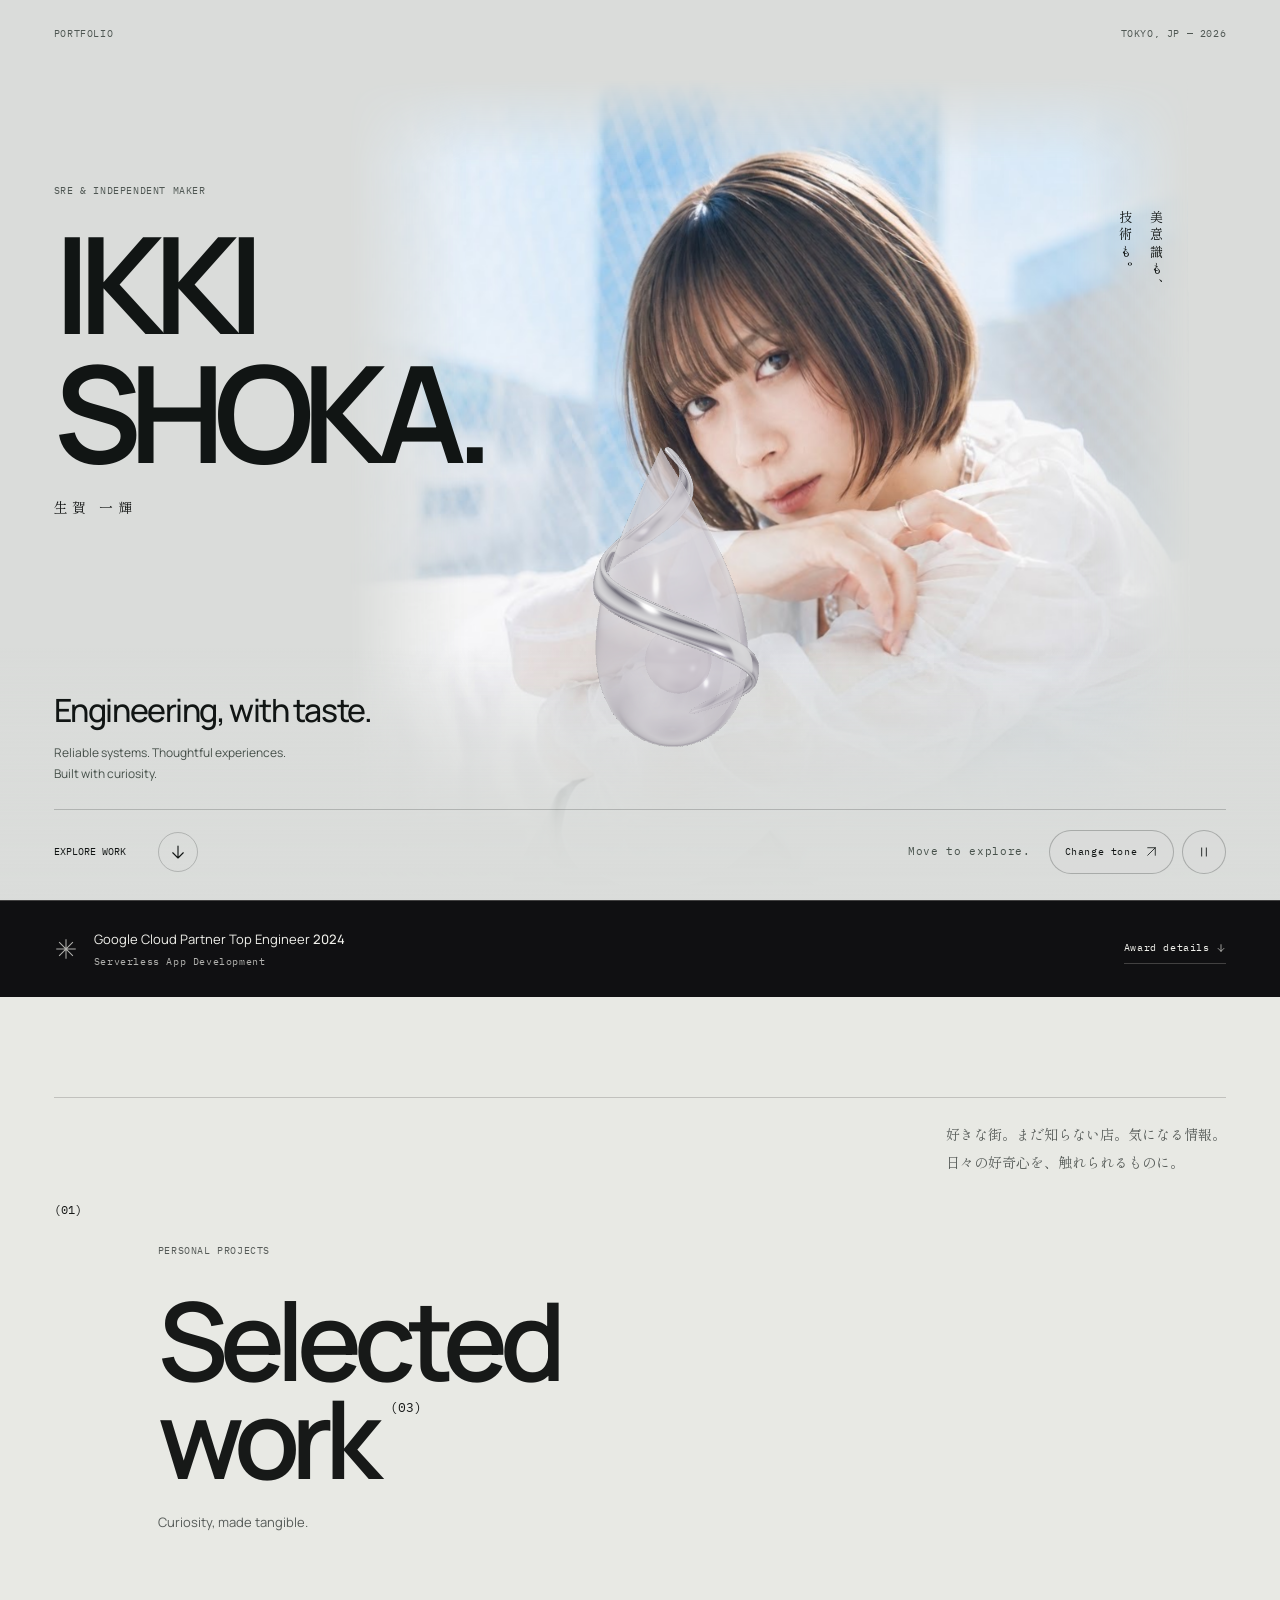
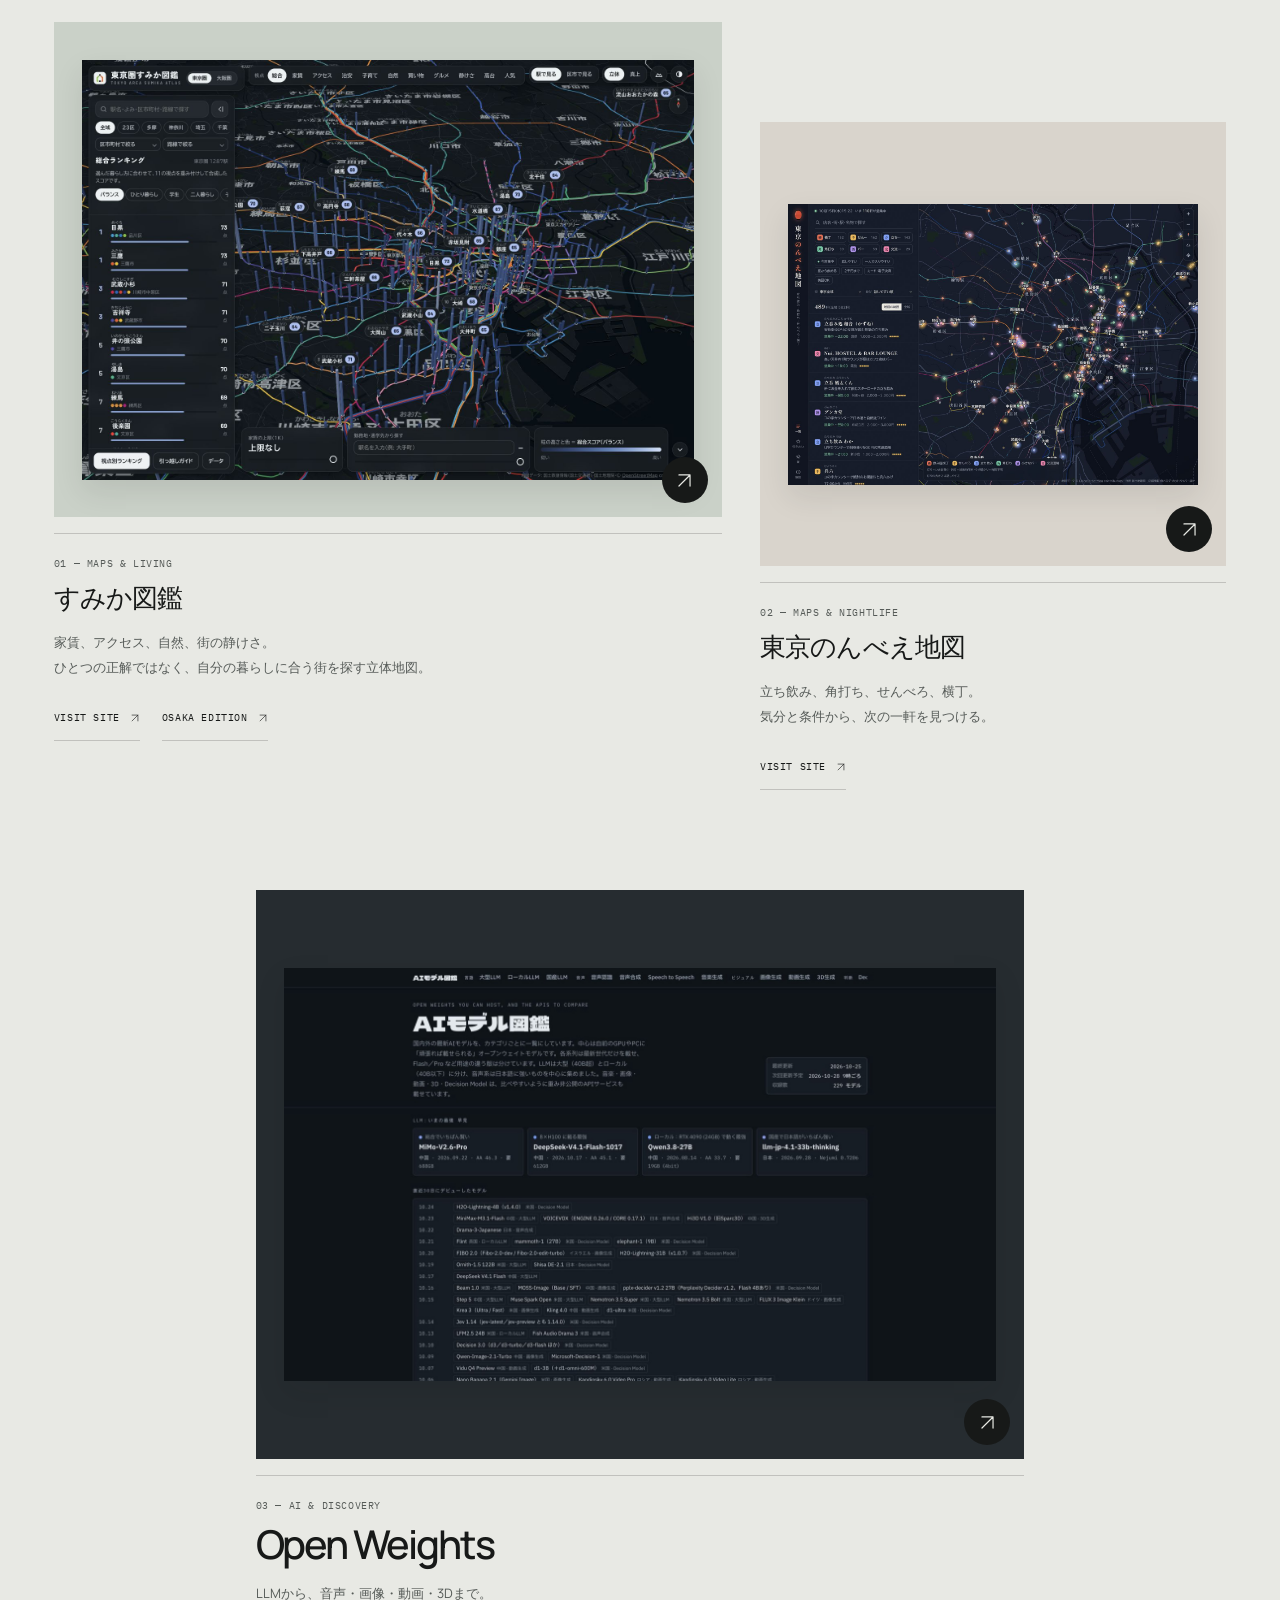
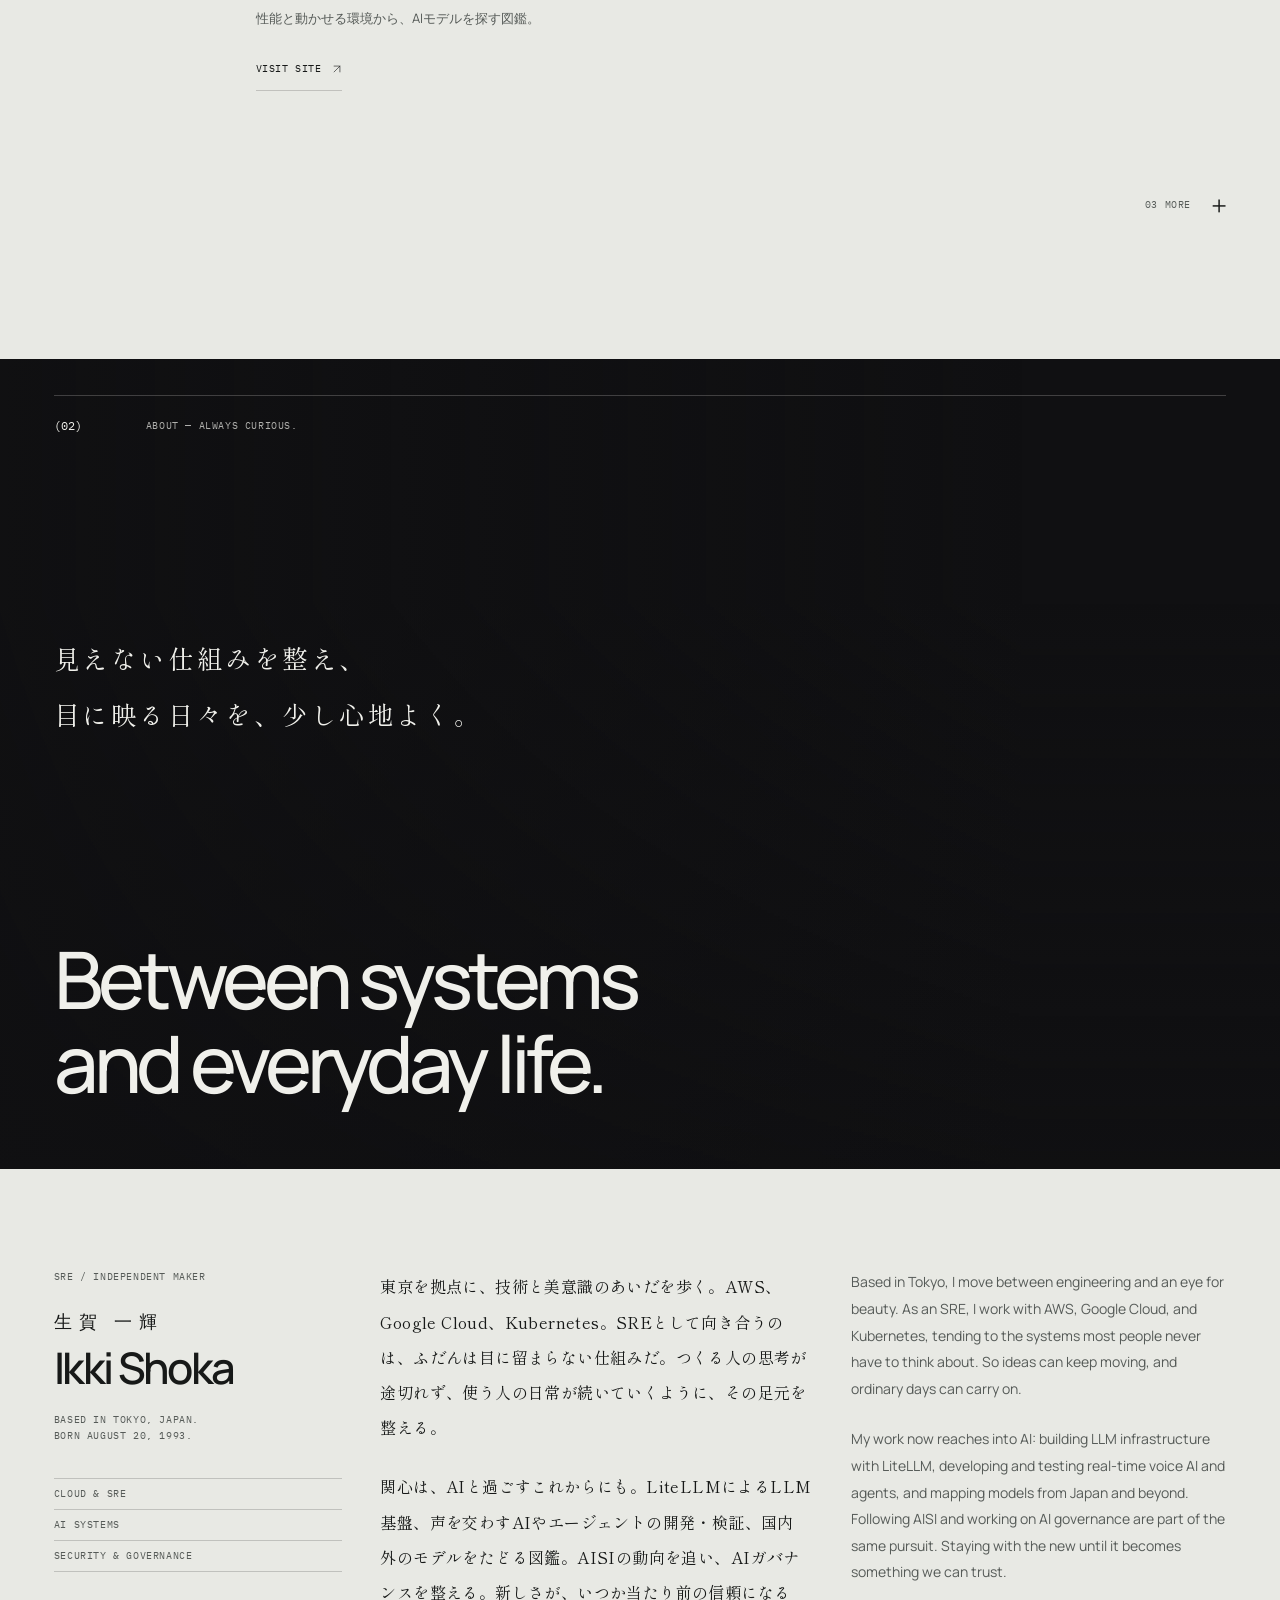
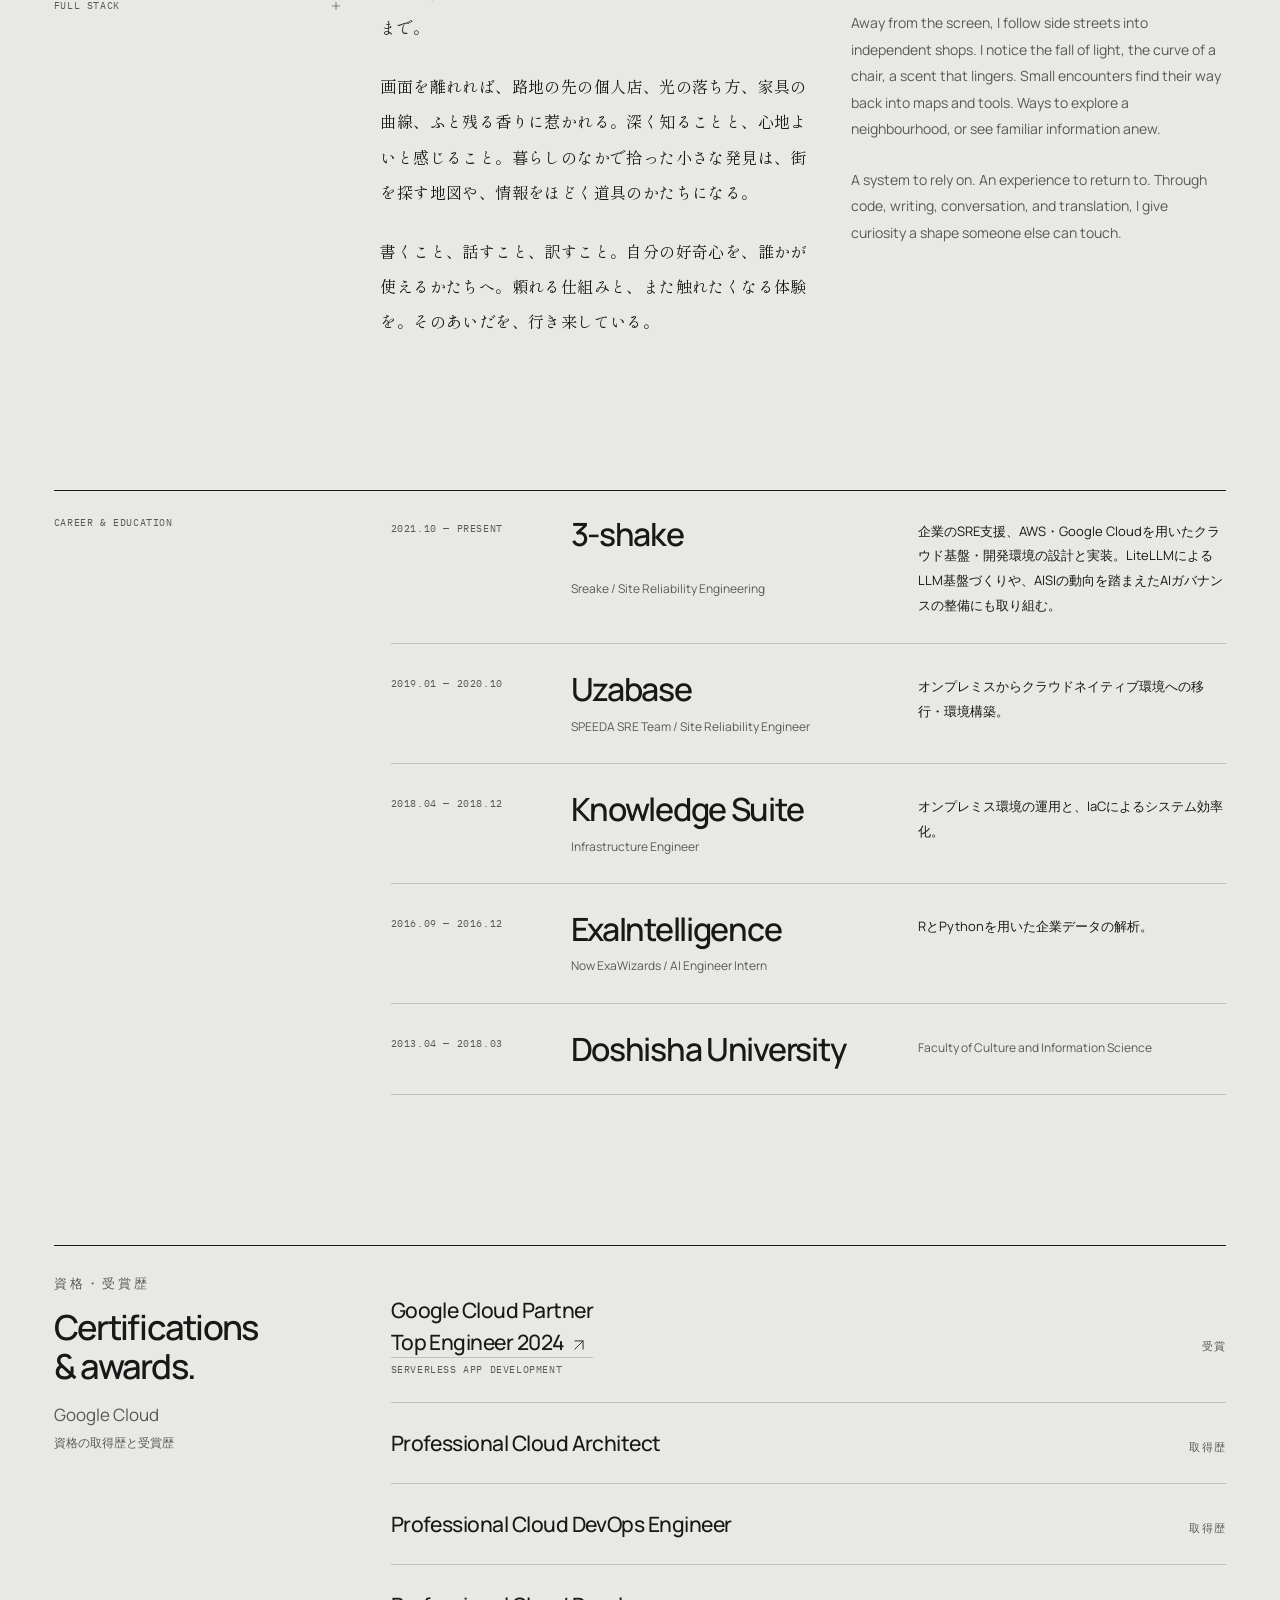
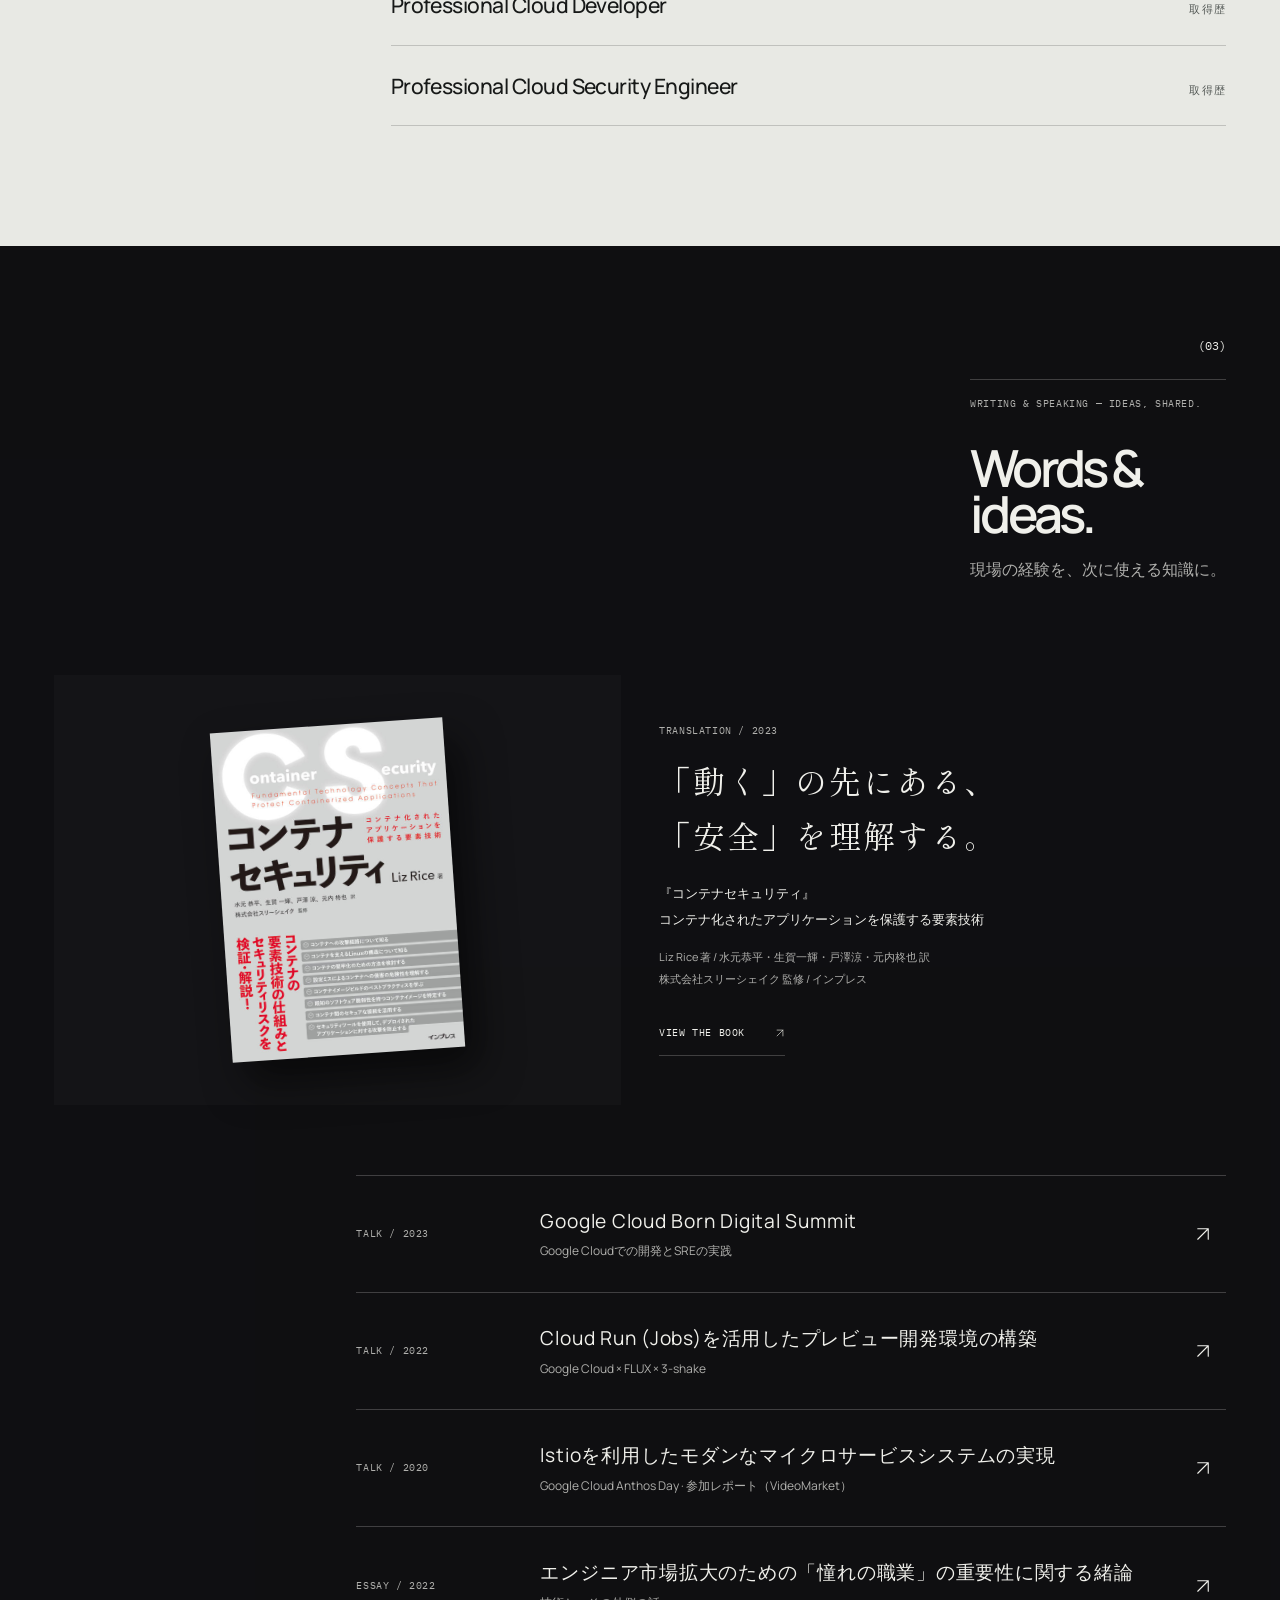
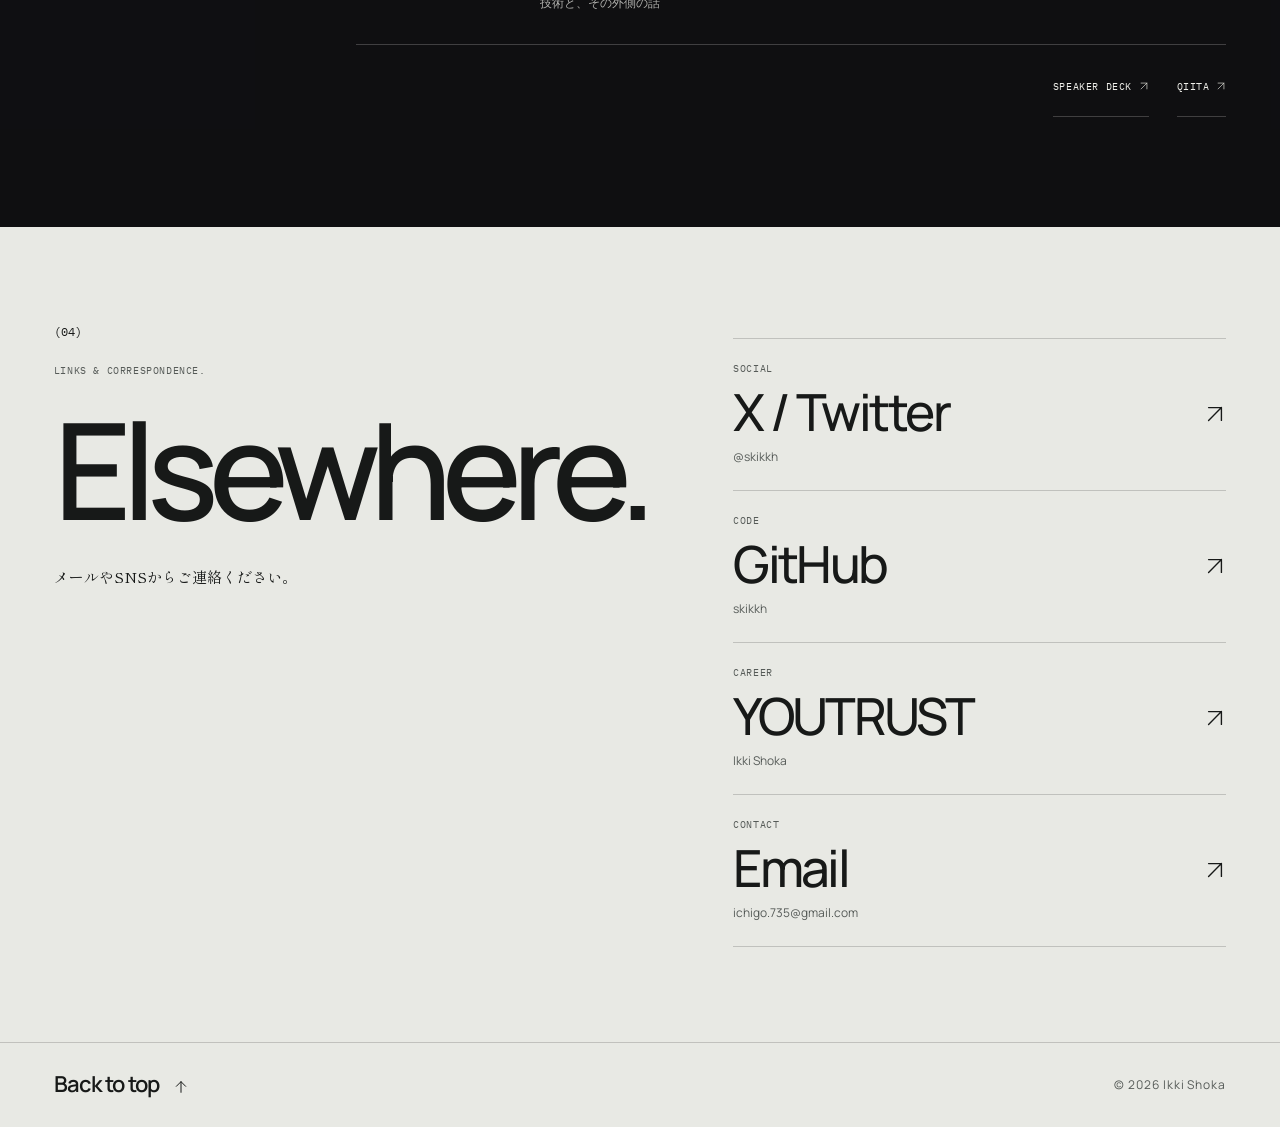
==== commit 52c48c39: "Simplify profile skills and balance the contact and footer layout" ====
--- a/index.html
+++ b/index.html
@@ -8,9 +8,9 @@
 <link rel="canonical" href="https://skikkh.github.io/">
 <meta property="og:type" content="website"><meta property="og:locale" content="ja_JP"><meta property="og:title" content="生賀一輝 — Ikki Shoka"><meta property="og:description" content="美意識も、技術も。生賀一輝の仕事と個人開発。"><meta property="og:url" content="https://skikkh.github.io/"><meta property="og:image" content="https://skikkh.github.io/assets/og.jpg"><meta name="twitter:card" content="summary_large_image">
 <link rel="icon" type="image/svg+xml" href="/favicon.svg">
-  <script type="module" crossorigin src="/assets/main-BfnHfnXY.js"></script>
+  <script type="module" crossorigin src="/assets/main-Cv9GDlEx.js"></script>
   <link rel="modulepreload" crossorigin href="/assets/modulepreload-polyfill-P2Xu9kJm.js">
-  <link rel="stylesheet" crossorigin href="/assets/main-Dpkn83gK.css">
+  <link rel="stylesheet" crossorigin href="/assets/main-DGZMmVub.css">
 </head>
 <body id="top">
 <div class="sculpture" id="sculpture" aria-hidden="true">
@@ -77,10 +77,11 @@
 <p class="profile-eyebrow label" lang="en">SRE / Independent maker</p>
 <div class="nameplate"><strong>生賀 一輝</strong><span lang="en">Ikki Shoka</span></div>
 <p class="about-caption label" lang="en">Based in Tokyo, Japan.<br>Born <time datetime="1993-08-20">August 20, 1993</time>.</p>
-<ul class="expertise label" lang="en"><li>SRE &amp; Platform Engineering</li><li>AWS / Google Cloud</li><li>Kubernetes &amp; Containers</li><li>Terraform / CI/CD / GitOps</li><li>Go / Python / TypeScript</li><li>AI Infrastructure</li><li>Realtime Voice AI</li><li>AI Agents &amp; Evaluation</li><li>AI Governance</li><li>Cloud &amp; Container Security</li></ul>
+<ul class="expertise label" lang="en"><li>Cloud &amp; SRE</li><li>AI Systems</li><li>Security &amp; Governance</li></ul>
+<details class="stack-details" lang="en"><summary class="label">Full stack<svg class="ui-icon" viewBox="0 0 24 24" fill="none" stroke="currentColor" stroke-width="1.5" stroke-linecap="round" aria-hidden="true" focusable="false"><path d="M5 12h14"/><path class="stack-plus" d="M12 5v14"/></svg></summary><ul class="stack-list label"><li>SRE &amp; Platform Engineering</li><li>AWS / Google Cloud</li><li>Kubernetes &amp; Containers</li><li>Terraform / CI/CD / GitOps</li><li>Go / Python / TypeScript</li><li>AI Infrastructure</li><li>Realtime Voice AI</li><li>AI Agents &amp; Evaluation</li><li>AI Governance</li><li>Cloud &amp; Container Security</li></ul></details>
 </div>
-<div class="profile-jp" lang="ja"><p>生賀一輝。東京を拠点に、技術と美意識のあいだを歩く。AWS、Google Cloud、Kubernetes。SREとして向き合うのは、ふだんは目に留まらない仕組みだ。つくる人の思考が途切れず、使う人の日常が続いていくように、その足元を整える。</p><p>関心は、AIと過ごすこれからにも。LiteLLMによるLLM基盤、声を交わすAIやエージェントの開発・検証、国内外のモデルをたどる図鑑。AISIの動向を追い、AIガバナンスを整える。新しさが、いつか当たり前の信頼になるまで。</p><p>画面を離れれば、路地の先の個人店、光の落ち方、家具の曲線、ふと残る香りに惹かれる。深く知ることと、心地よいと感じること。暮らしのなかで拾った小さな発見は、街を探す地図や、情報をほどく道具のかたちになる。</p><p>書くこと、話すこと、訳すこと。自分の好奇心を、誰かが使えるかたちへ。頼れる仕組みと、また触れたくなる体験を。そのあいだを、行き来している。</p></div>
-<div class="profile-en" lang="en"><p>I’m Ikki Shoka, based in Tokyo. I move between engineering and an eye for beauty. As an SRE, I work with AWS, Google Cloud, and Kubernetes, tending to the systems most people never have to think about. So ideas can keep moving, and ordinary days can carry on.</p><p>My work now reaches into AI: building LLM infrastructure with LiteLLM, developing and testing real-time voice AI and agents, and mapping models from Japan and beyond. Following AISI and working on AI governance are part of the same pursuit. Staying with the new until it becomes something we can trust.</p><p>Away from the screen, I follow side streets into independent shops. I notice the fall of light, the curve of a chair, a scent that lingers. Small encounters find their way back into maps and tools. Ways to explore a neighbourhood, or see familiar information anew.</p><p>A system to rely on. An experience to return to. Through code, writing, conversation, and translation, I give curiosity a shape someone else can touch.</p></div>
+<div class="profile-jp" lang="ja"><p>東京を拠点に、技術と美意識のあいだを歩く。AWS、Google Cloud、Kubernetes。SREとして向き合うのは、ふだんは目に留まらない仕組みだ。つくる人の思考が途切れず、使う人の日常が続いていくように、その足元を整える。</p><p>関心は、AIと過ごすこれからにも。LiteLLMによるLLM基盤、声を交わすAIやエージェントの開発・検証、国内外のモデルをたどる図鑑。AISIの動向を追い、AIガバナンスを整える。新しさが、いつか当たり前の信頼になるまで。</p><p>画面を離れれば、路地の先の個人店、光の落ち方、家具の曲線、ふと残る香りに惹かれる。深く知ることと、心地よいと感じること。暮らしのなかで拾った小さな発見は、街を探す地図や、情報をほどく道具のかたちになる。</p><p>書くこと、話すこと、訳すこと。自分の好奇心を、誰かが使えるかたちへ。頼れる仕組みと、また触れたくなる体験を。そのあいだを、行き来している。</p></div>
+<div class="profile-en" lang="en"><p>Based in Tokyo, I move between engineering and an eye for beauty. As an SRE, I work with AWS, Google Cloud, and Kubernetes, tending to the systems most people never have to think about. So ideas can keep moving, and ordinary days can carry on.</p><p>My work now reaches into AI: building LLM infrastructure with LiteLLM, developing and testing real-time voice AI and agents, and mapping models from Japan and beyond. Following AISI and working on AI governance are part of the same pursuit. Staying with the new until it becomes something we can trust.</p><p>Away from the screen, I follow side streets into independent shops. I notice the fall of light, the curve of a chair, a scent that lingers. Small encounters find their way back into maps and tools. Ways to explore a neighbourhood, or see familiar information anew.</p><p>A system to rely on. An experience to return to. Through code, writing, conversation, and translation, I give curiosity a shape someone else can touch.</p></div>
 </div>
 <div class="career"><p class="career-label label" lang="en">Career &amp; education</p><ol>
 <li><span class="career-date label" lang="en">2021.10 — Present</span><div><h3 lang="en">3-shake</h3><p lang="en">Sreake / Site Reliability Engineering</p><span>企業のSRE支援、AWS・Google Cloudを用いたクラウド基盤・開発環境の設計と実装。LiteLLMによるLLM基盤づくりや、AISIの動向を踏まえたAIガバナンスの整備にも取り組む。</span></div></li>
--- a/assets/main-DGZMmVub.css
+++ b/assets/main-DGZMmVub.css
@@ -0,0 +1 @@
+@font-face{font-family:Profile Serif;font-style:normal;font-weight:500;font-display:swap;src:url(/assets/cormorant-garamond-latin-500-normal-BsRWmXhO.woff2)format("woff2")}@font-face{font-family:Profile Serif;font-style:italic;font-weight:500;font-display:swap;src:url(/assets/cormorant-garamond-latin-500-italic-Y14P-dkT.woff2)format("woff2")}@font-face{font-family:Profile Mono;font-style:normal;font-weight:400;font-display:swap;src:url(/assets/ibm-plex-mono-latin-400-normal-DMJ8VG8y.woff2)format("woff2")}@font-face{font-family:Profile Mincho;font-style:normal;font-weight:400;font-display:swap;src:url(/assets/shippori-site-BkV0NcC5.woff)format("woff")}:root{--font-display:"Profile Serif","Cormorant Garamond",Garamond,"Times New Roman",serif;--font-serif:"Profile Serif","Cormorant Garamond",Garamond,"Times New Roman",serif;--font-mono:"Profile Mono","IBM Plex Mono",ui-monospace,Menlo,monospace;--font-mincho:"Profile Mincho","Shippori Mincho","Hiragino Mincho ProN","Hiragino Mincho Pro","Yu Mincho",YuMincho,serif;--night:#111114;--night-ink:#efede6;--night-muted:#aeaca3;--night-rule:#efede638;--paper:#f8f7f2;--ink:#1c1c16;--ink-muted:#5d5c53;--rule:#1c1c162b;--pad:clamp(20px,5.2vw,84px);--gap:clamp(14px,1.8vw,28px);--cols:repeat(12,minmax(0,1fr))}*{box-sizing:border-box}html{scroll-behavior:smooth;-webkit-text-size-adjust:100%;scroll-padding-top:20px}body{isolation:isolate;background:var(--scene-background,var(--night));color:var(--night-ink);font:400 16px/2 var(--font-mincho);letter-spacing:.03em;font-synthesis:none;font-kerning:normal;-webkit-font-smoothing:antialiased;margin:0}[lang=en]{font-family:var(--font-serif);letter-spacing:0}h1,h2,h3,h4,p{margin:0;font-weight:400}p{text-wrap:pretty}a{color:inherit;text-decoration:none}img{max-width:100%;height:auto;display:block}button{font:inherit;color:inherit;cursor:pointer;border:0}button:disabled{cursor:default}a,button{-webkit-tap-highlight-color:transparent;touch-action:manipulation;transition:color .25s,background .25s,border-color .25s,opacity .25s}:focus-visible{outline-offset:5px;outline:2px solid}.ui-icon{vertical-align:-.12em;flex-shrink:0;width:1em;height:1em;display:inline-block}.skip{z-index:50;background:var(--paper);color:var(--ink);padding:12px 20px;position:fixed;top:10px;left:10px;transform:translateY(-180%)}.skip:focus{transform:none}.label{font:400 11px/1.6 var(--font-mono);letter-spacing:.08em;text-transform:uppercase}.mobile-break{display:none}body>.sculpture{z-index:0;pointer-events:none;width:100%;height:100svh;position:fixed;inset:0;overflow:hidden}body>main{z-index:2;position:relative}body>footer{z-index:1;position:relative}#scene{isolation:isolate;width:100%;height:100%;position:relative}#scene canvas,#scene .fallback{width:100%;height:100%;position:absolute;inset:0}#scene canvas{z-index:2;pointer-events:none}#scene .fallback{opacity:.15}.scroll-media{object-fit:cover;object-position:center;pointer-events:none;z-index:1;width:100%;height:100%;transform:translate3d(calc(var(--drift-x,0)*-16px),calc(var(--drift-y,0)*-10px),0) scale(1.03);transition:transform 1.4s cubic-bezier(.22,1,.36,1),opacity .6s,filter .6s;display:block;position:absolute;inset:0}.scroll-media[hidden],body[data-backdrop=film] #scene,body[data-backdrop=still] #scene{display:none}body[data-finish=satin] .scroll-media{filter:sepia(.5)saturate(1.5)hue-rotate(275deg)contrast(.94)}body[data-scene-paused=true]:not([data-chapter=intro]) #scene{opacity:.12!important}body[data-scene-paused=true]:not([data-chapter=intro]) .scroll-media{opacity:.35}.scroll-progress{z-index:30;transform-origin:0;pointer-events:none;background:#a9a493;width:100%;height:2px;position:fixed;top:0;left:0;transform:scaleX(0)}.scroll-reveal{transition:transform 1s cubic-bezier(.22,1,.36,1);transform:translateY(28px)}.scroll-reveal.is-visible,body[data-scene-paused=true] .scroll-reveal{transform:none}body[data-scene-paused=true] .scroll-reveal{transition:none}.hero{min-height:100svh;padding:24px var(--pad) 26px;background:linear-gradient(#09090ba8,#09090b1f 30%,#09090b00 50%,#09090b2e 66%,#09090bc7 88%);grid-template:"meta meta""name verse"".verse"". ."1fr"copy copy""foot foot"/minmax(0,1fr) auto;column-gap:20px;display:grid;position:relative}.hero-meta{color:var(--night-muted);border-bottom:1px solid var(--night-rule);grid-area:meta;justify-content:space-between;gap:20px;padding-bottom:14px;display:flex}.hero-name{grid-area:name;padding-top:clamp(28px,5vh,56px)}.hero-role{color:var(--night-muted);margin-bottom:14px}.hero h1{font:500 clamp(42px,13vw,64px)/.94 var(--font-display);letter-spacing:-.005em;white-space:nowrap}.hero h1 em{font-style:italic}.hero-jpname{letter-spacing:.42em;color:var(--night-ink);margin-top:14px;font-size:15px;line-height:1.6}.hero-verse{writing-mode:vertical-rl;letter-spacing:.32em;color:var(--night-ink);white-space:nowrap;grid-area:verse;justify-self:end;margin-top:clamp(30px,5vh,58px);font-size:15px;line-height:2}.hero-copy{border-top:1px solid var(--night-rule);grid-area:copy;padding-top:18px}.hero-statement{font:italic 500 clamp(25px,6.6vw,30px)/1.2 var(--font-display)}.intro{font:500 17px/1.5 var(--font-serif);color:var(--night-muted);margin-top:10px}.hero-foot{grid-area:foot;justify-content:space-between;align-items:flex-end;gap:16px;padding-top:22px;display:flex}.round-link{border-bottom:1px solid var(--night-rule);justify-content:space-between;align-items:center;gap:28px;min-width:150px;min-height:40px;padding:10px 0;display:flex}.round-link [lang=en]{font:inherit}.round-link .ui-icon{transition:transform .3s}.round-link:hover .ui-icon{transform:translateY(4px)}.scene-controls{z-index:5;align-items:center;gap:18px;display:flex}.scene-controls>div{gap:8px;display:flex}.scene-hint{font:400 11px/1.4 var(--font-mono);letter-spacing:.06em;color:var(--night-muted);display:none}.scene-controls button{min-height:40px;font:400 11px/1 var(--font-mono);letter-spacing:.06em;background:#09090b59;border:1px solid #efede65c;border-radius:999px;align-items:center;gap:8px;padding:8px 15px;display:inline-flex}.scene-controls button:disabled{opacity:.45}.scene-controls button:hover:not(:disabled){background:var(--night-ink);color:var(--night)}.scene-controls .ui-icon{width:13px;height:13px}#motion{flex:none;justify-content:center;width:40px;padding:0}#motion .ui-icon{width:14px;height:14px}#motion .icon-play,#motion[aria-pressed=true] .icon-pause{display:none}#motion[aria-pressed=true] .icon-play{display:block}body:not([data-chapter=intro]) .scene-controls{z-index:40;gap:0;position:fixed;bottom:20px;right:20px}body:not([data-chapter=intro]) .scene-controls #material,body:not([data-chapter=intro]) .scene-hint{display:none}body:not([data-chapter=intro]) #motion{width:42px;height:42px;color:var(--paper);-webkit-backdrop-filter:blur(8px);backdrop-filter:blur(8px);background:#1c1c16e6;border-color:#f8f7f266}body[data-chapter=contact] .scene-controls{visibility:hidden;pointer-events:none}.hero-award{padding:22px var(--pad);border-top:1px solid var(--night-rule);color:var(--night-ink);background:#09090bb3;align-items:center;gap:16px;display:flex}.credential-mark{width:24px;height:24px;color:var(--night-muted);flex:0 0 24px}.credential-copy{min-width:0;font:500 18px/1.3 var(--font-serif)}.credential-copy>span{display:block}.credential-copy strong{white-space:nowrap;font-style:italic;font-weight:500}.credential-copy small{font:400 11px/1.5 var(--font-mono);letter-spacing:.06em;color:var(--night-muted);margin-top:4px;display:block}.hero-award>a{border-bottom:1px solid var(--night-rule);font:400 11px/1.4 var(--font-mono);letter-spacing:.06em;white-space:nowrap;margin-left:auto;padding:8px 0}.chapter{border-top:1px solid var(--rule);grid-template-columns:auto minmax(0,1fr);gap:22px 18px;padding-top:16px;display:grid}.chapter-no{font:italic 500 clamp(64px,18vw,84px)/.82 var(--font-display);letter-spacing:-.01em}.chapter .label{color:var(--ink-muted);margin-bottom:12px}.chapter-en{font:italic 500 19px/1.4 var(--font-serif);color:var(--ink-muted);margin-top:10px}.chapter-jp{color:var(--ink-muted);grid-column:1/-1;font-size:15px;line-height:2}.work{background:var(--paper);color:var(--ink);padding:56px var(--pad) 84px}.project-visual{outline:1px solid var(--rule);background:#ecebe4;display:block;position:relative;overflow:hidden}.project-visual img{aspect-ratio:1.3;object-fit:cover;object-position:left top;width:100%;transition:transform 1.1s cubic-bezier(.2,.8,.2,1)}.project-visual:hover img{transform:scale(1.03)}.visit-circle{background:var(--ink);width:42px;height:42px;color:var(--paper);border-radius:50%;place-items:center;font-size:16px;transition:transform .4s;display:grid;position:absolute;bottom:14px;right:14px}.project-visual:hover .visit-circle{transform:rotate(45deg)}.project-info{padding-top:18px}.project-number{color:var(--ink-muted);margin-bottom:8px}.project-info h3{letter-spacing:.06em;font-feature-settings:"palt";font-size:23px;line-height:1.5}.project-info>p:not(.project-number){color:var(--ink-muted);margin-top:10px;font-size:15px;line-height:2}.project-links{flex-wrap:wrap;gap:6px 22px;margin-top:16px;display:flex}.project-links a{border-bottom:1px solid var(--rule);padding:6px 0}.project-links a:hover,.text-link:hover,.more-writing a:hover{border-color:currentColor}.project-main{margin:48px calc(var(--pad)*-1) 0}.project-main .project-visual{outline:0}.project-main .project-info{padding-inline:var(--pad)}.project-grid{gap:56px;margin-top:64px;display:grid}.project-security{width:84%;margin-left:auto}.project-security .project-visual img{aspect-ratio:.86}.project-grid-new .project-visual img{aspect-ratio:auto}.project-grid-new h3{font:500 38px/1.15 var(--font-display);letter-spacing:0}.project-kikkake{width:90%;margin-left:auto}@media (width>=651px){.project-grid.project-grid-new{row-gap:72px}.project-open-weights{grid-column:1/10}.project-profia{grid-column:1/8}.project-kikkake{grid-column:8/-1;width:auto;margin-top:100px}}.text-link{border-bottom:1px solid var(--rule);align-items:center;gap:30px;padding:10px 0;display:inline-flex}.work-all{width:max-content;margin:56px 0 0 auto;display:flex}.about{color:var(--ink)}.about-opening{min-height:min(88svh,760px);padding:28px var(--pad) 44px;color:var(--night-ink);background:linear-gradient(#09090b80,#09090b14 32% 62%,#09090b9e);grid-template-rows:auto 1fr auto;grid-template-columns:auto minmax(0,1fr);column-gap:20px;display:grid}.chapter-mark{border-top:1px solid var(--night-rule);grid-column:1/-1;align-items:flex-end;gap:18px;padding-top:16px;display:flex}.chapter-mark .label{color:var(--night-muted);padding-bottom:6px}.about-opening h2{font:italic 500 clamp(34px,9.6vw,44px)/1.08 var(--font-display);grid-area:3/1/auto/-1;align-self:end;margin-top:36px}.about-lead{writing-mode:vertical-rl;letter-spacing:.24em;white-space:nowrap;grid-area:2/1;justify-self:start;margin-top:36px;font-size:clamp(18px,4.8vw,20px);line-height:2.1}.about-sheet{background:var(--paper);padding:64px var(--pad) 84px}.about-grid{gap:44px;display:grid}.about-signature{border-bottom:1px solid var(--rule);padding-bottom:30px}.profile-eyebrow,.about-caption{color:var(--ink-muted)}.nameplate{margin:22px 0 18px}.nameplate strong{letter-spacing:.38em;font-size:18px;font-weight:400;line-height:1.6;display:block}.nameplate span{font:italic 500 46px/1 var(--font-display);margin-top:6px;display:block}.expertise{color:var(--ink-muted);flex-wrap:wrap;gap:4px 18px;margin:24px 0 0;padding:0;list-style:none;display:flex}.stack-details{color:var(--ink-muted);margin-top:12px}.stack-details summary{cursor:pointer;justify-content:space-between;align-items:center;gap:12px;min-height:44px;list-style:none;display:flex}.stack-details summary::-webkit-details-marker{display:none}.stack-details summary:focus-visible{outline-offset:3px;outline:2px solid}.stack-details summary .ui-icon{flex:none;width:12px;height:12px}.stack-details[open] .stack-plus{display:none}.stack-list{margin:0 0 12px;padding:0;list-style:none}.stack-list li{border-bottom:1px solid var(--rule);padding:7px 0;line-height:1.7}@media (width>=651px) and (width<=1050px){.stack-details{grid-column:2}}.profile-jp p{letter-spacing:.05em;font-size:15.5px;line-height:2.1}.profile-jp p+p{margin-top:1.15em}.profile-en{border-top:1px solid var(--rule);padding-top:30px}.profile-en p+p{margin-top:.9em}.career,.certifications{border-top:1px solid var(--ink);gap:22px;margin-top:84px;padding-top:16px;display:grid}.career-label,.certifications-label{color:var(--ink-muted)}.certifications-label{letter-spacing:.24em;font-size:13px}.career ol,.certification-list{margin:0;padding:0;list-style:none}.career li{border-bottom:1px solid var(--rule);gap:6px;padding:22px 0;display:grid}.career-date{color:var(--ink-muted)}.career h3{font:500 26px/1.15 var(--font-display)}.career li p{font:italic 500 17px/1.45 var(--font-serif);color:var(--ink-muted);margin-top:4px}.career li div>span{margin-top:8px;font-size:15px;line-height:1.95;display:block}.certifications-intro h3{font:500 34px/1.1 var(--font-display);margin:12px 0 14px}.certifications-intro>p:not(.certifications-label){color:var(--ink-muted);font-size:14px;line-height:1.9}.certifications-intro>p [lang=en]{font-size:17px}.certifications-intro>a{border-bottom:1px solid var(--rule);letter-spacing:.06em;align-items:center;gap:8px;margin-top:14px;padding:6px 0;font-size:13px;display:inline-flex}.certification-list li{border-bottom:1px solid var(--rule);justify-content:space-between;align-items:baseline;gap:20px;padding:16px 0;display:flex}.certification-list h4{font:500 21px/1.35 var(--font-serif)}.certification-list li>span{letter-spacing:.12em;color:var(--ink-muted);flex:none;font-size:13px}.certification-list h4 a{border-bottom:1px solid var(--rule);display:inline-block}.certification-list h4 a:hover{border-color:currentColor}.certification-list h4 a:focus-visible{outline-offset:4px;outline:2px solid}.certification-list h4 .ui-icon{width:14px;height:14px;margin-left:4px}.certification-award p{font:400 11px/1.6 var(--font-mono);letter-spacing:.06em;text-transform:uppercase;color:var(--ink-muted);margin-top:4px}.notes{color:var(--night-ink);padding:120px var(--pad) 84px;background:linear-gradient(#09090b33,#09090bb8 340px,#09090bd6)}.notes .chapter{border-color:var(--night-rule)}.notes .chapter .label,.notes .chapter-jp{color:var(--night-muted)}.notes .chapter-jp{margin-top:16px}.publication{gap:30px;margin-top:64px;padding-bottom:56px;display:grid}.book-art{place-items:center;padding:28px 0;display:grid}.real-book{width:auto;height:clamp(240px,62vw,300px);transition:transform .6s;transform:rotate(-4deg);box-shadow:14px 22px 40px #0000008c}.publication:hover .real-book{transform:rotate(-1.5deg)translateY(-4px)}.publication .project-number{color:var(--night-muted)}.publication-copy h3{letter-spacing:.06em;font-feature-settings:"palt";margin:14px 0 18px;font-size:clamp(22px,6vw,32px);line-height:1.65}.publication-copy>p:not(.project-number){font-size:15px;line-height:2}.publication-copy .publication-note{color:var(--night-muted);margin-top:14px;font-size:13px;line-height:1.95}.publication .text-link{border-color:var(--night-rule);margin-top:22px}.publication:hover .text-link{border-color:currentColor}.writing-list{border-top:1px solid var(--night-rule)}.writing-list>a{border-bottom:1px solid var(--night-rule);grid-template-columns:minmax(0,1fr) 20px;align-items:center;gap:8px 16px;padding:22px 0;transition:padding .35s,color .35s;display:grid}.writing-kind{color:var(--night-muted);grid-column:1/-1}.writing-list h3{letter-spacing:.04em;font-size:17px;line-height:1.75}.writing-list p{color:var(--night-muted);margin-top:4px;font-size:13px;line-height:1.8}.writing-list>a>span:last-child{font-size:18px}.writing-list>a:hover{color:#fff}.more-writing{flex-wrap:wrap;justify-content:flex-end;gap:10px 28px;margin-top:28px;display:flex}.more-writing a{border-bottom:1px solid var(--night-rule);padding:6px 0}.contact{background:var(--paper);color:var(--ink);padding:84px var(--pad) 72px}.contact-layout{gap:48px;display:grid}.contact-intro{border-top:1px solid var(--ink);padding-top:16px}.contact-intro .chapter-no{margin-bottom:22px}.contact-intro .label{color:var(--ink-muted)}.contact h2{font:500 clamp(42px,12vw,56px)/1 var(--font-display);margin-top:14px}.contact-intro>p:last-child{margin-top:20px;font-size:15.5px;line-height:2}.social-links{border-top:1px solid var(--rule)}.social-link{border-bottom:1px solid var(--rule);grid-template-columns:minmax(0,1fr) 32px;gap:6px 16px;padding:24px 0;display:grid}.social-platform{color:var(--ink-muted);grid-column:1}.social-name{font:500 clamp(32px,9vw,46px)/1.1 var(--font-display);overflow-wrap:anywhere;grid-column:1}.social-description{color:var(--ink-muted);grid-column:1;font-size:14px;line-height:1.8}.social-arrow{grid-area:1/2/4;place-self:center end;font-size:22px;transition:transform .3s}.social-link:hover .social-arrow{transform:translate(3px,-3px)}footer{padding:20px var(--pad);background:var(--paper);color:var(--ink);border-top:1px solid var(--rule);flex-wrap:wrap;justify-content:space-between;align-items:center;gap:12px;display:flex}.footer-name{min-height:44px;font:italic 500 26px/1.2 var(--font-display);align-items:center;gap:14px;display:inline-flex}.footer-name .ui-icon{width:16px;height:16px}footer>div{flex-wrap:wrap;align-items:center;gap:10px 24px;display:flex}footer>div>span{font-family:var(--font-display);letter-spacing:.08em;text-transform:none;color:var(--ink-muted);font-size:12px}.disclosure{border-top:1px solid var(--rule);width:100%;color:var(--ink-muted);padding-top:16px;font-size:12px;line-height:1.9}@media (width<=650px){.hero-foot{gap:12px}.round-link{flex-shrink:0;gap:8px;width:clamp(100px,28vw,150px);min-width:0;font-size:10px}.mobile-break{display:block}.hero-award{flex-wrap:wrap}.hero-award>a{margin-left:40px}.scene-controls button{padding-inline:12px}}@media (width>=651px){.hero h1{font-size:clamp(64px,9vw,84px)}.hero-verse{font-size:16px}.hero-copy{grid-template-columns:minmax(0,1fr) minmax(0,1fr);align-items:end;gap:24px;display:grid}.hero-statement{font-size:clamp(28px,3.8vw,34px)}.intro{margin-top:0;font-size:18px}.scene-hint{display:inline}.chapter{grid-template-columns:var(--cols);column-gap:var(--gap)}.chapter-no{grid-column:1/4;font-size:clamp(84px,11vw,128px)}.chapter-title{grid-column:4/-1}.chapter h2{font-size:clamp(46px,6vw,62px)}.chapter-jp{grid-column:4/-1;font-size:16px}.work{padding:84px var(--pad) 110px}.project-main{margin:64px 0 0}.project-main .project-visual{outline:1px solid var(--rule)}.project-main .project-visual img{aspect-ratio:1.55}.project-main .project-info{column-gap:var(--gap);grid-template-columns:minmax(0,1fr) minmax(0,1.3fr);grid-template-areas:"num text""title text"".links";padding-inline:0;display:grid}.project-main .project-number{grid-area:num}.project-main .project-info>h3{grid-area:title}.project-main .project-info>p:not(.project-number){grid-area:text;margin-top:0}.project-main .project-links{grid-area:links}.project-grid{grid-template-columns:var(--cols);column-gap:var(--gap);align-items:start;row-gap:0;margin-top:96px}.project-nonbei{grid-column:1/9}.project-security{grid-column:7/-1;width:auto;margin-top:72px}.project-security .project-visual img{aspect-ratio:1.2}.about-opening{min-height:min(80svh,820px);padding-top:36px;padding-bottom:56px}.chapter-mark .chapter-no{font-size:clamp(84px,11vw,128px)}.about-opening h2{font-size:clamp(46px,6vw,64px)}.about-lead{font-size:22px}.about-sheet{padding:84px var(--pad) 110px}.about-grid{grid-template-columns:var(--cols);column-gap:var(--gap);row-gap:48px}.about-signature{column-gap:var(--gap);grid-column:1/-1;grid-template-columns:minmax(0,1fr) minmax(0,1fr);align-items:end;display:grid}.about-signature .expertise{justify-content:flex-end;margin-top:0}.profile-jp{grid-column:1/7}.profile-en{border-top:0;grid-column:7/-1;padding-top:0}.profile-jp p{font-size:16px}.profile-en p{font-size:19px}.career,.certifications{grid-template-columns:var(--cols);column-gap:var(--gap);margin-top:110px}.career-label,.certifications-intro{grid-column:1/4}.career ol,.certification-list{grid-column:4/-1}.career li{column-gap:var(--gap);grid-template-columns:150px minmax(0,1fr)}.career-date{padding-top:6px}.notes{padding:160px var(--pad) 110px}.publication{grid-template-columns:var(--cols);column-gap:var(--gap);align-items:center;margin-top:84px;padding-bottom:84px}.book-art{grid-column:1/6}.publication-copy{grid-column:7/-1}.real-book{height:clamp(280px,32vw,380px)}.writing-list>a{grid-template-columns:150px minmax(0,1fr) 24px;gap:24px;padding:26px 0}.writing-kind{grid-column:auto}.writing-list h3{font-size:19px}.writing-list>a:hover{padding-left:10px}.contact{padding:110px var(--pad) 96px}.contact-layout{grid-template-columns:var(--cols);column-gap:var(--gap)}.contact-intro{grid-column:1/7}.social-links{grid-column:7/-1;margin-top:16px}.contact h2{font-size:clamp(52px,6.4vw,84px)}}@media (width>=1051px) and (orientation:landscape){.hero{padding:26px var(--pad) 30px;background:linear-gradient(90deg,#09090b9e,#09090b33 38%,#09090b00 56%),linear-gradient(#09090b00 70%,#09090b80);grid-template:"meta meta""verse."1fr"name.""copy.""foot foot"/minmax(0,min(36vw,600px)) minmax(0,1fr)}.hero-verse{align-self:center;margin:0 4px 0 0;font-size:16px}.hero-name{padding-top:24px}.hero h1{font-size:clamp(68px,6.6vw,108px)}.hero-copy{margin-top:34px;display:block}.hero-statement{font-size:clamp(28px,2.3vw,36px)}.intro{margin-top:10px}}@media (width>=1051px){.chapter-no,.chapter-mark .chapter-no{font-size:clamp(110px,10vw,156px)}.chapter-title{grid-column:4/10}.chapter h2{font-size:clamp(56px,4.8vw,76px)}.work .chapter-jp{writing-mode:vertical-rl;letter-spacing:.2em;white-space:nowrap;grid-area:1/11/auto/-1;justify-self:end;line-height:2.1}.work{padding:120px var(--pad) 150px}.project-main{grid-template-columns:var(--cols);column-gap:var(--gap);align-items:end;margin-top:110px;display:grid}.project-main .project-visual{grid-area:1/4/auto/-1}.project-main .project-visual img{aspect-ratio:1.6}.project-main .project-info{grid-area:1/1/auto/4;padding:0 8px 0 0;display:block}.project-main .project-info>p:not(.project-number){margin-top:12px}.project-grid{margin-top:150px}.project-nonbei{grid-column:1/8}.project-nonbei .project-info{width:min(72%,520px);margin-left:auto}.project-security{grid-column:9/-1;margin-top:clamp(160px,15vw,260px)}.project-security .project-visual img{aspect-ratio:.84}.work-all{margin-top:90px}.about-opening{grid-template-columns:var(--cols);column-gap:var(--gap);min-height:min(92svh,900px);padding:44px var(--pad) 72px;background:linear-gradient(90deg,#09090b99,#09090b1f 46%,#09090b00 62%)}.about-opening h2{grid-column:1/7;font-size:clamp(56px,5vw,80px)}.about-lead{grid-area:2/7/4/9;place-self:center start;margin:0;font-size:24px}.about-sheet{padding:130px var(--pad) 150px}.about-grid{row-gap:0}.about-signature{border:0;grid-column:1/4;padding:0;display:block}.about-signature .expertise{border-top:1px solid var(--rule);margin-top:34px;display:block}.expertise li{border-bottom:1px solid var(--rule);padding:7px 0}.nameplate span{font-size:clamp(48px,4.2vw,62px)}.profile-jp{grid-column:4/8}.profile-en{grid-column:9/-1}.profile-en p{font-size:20px}.career,.certifications{margin-top:150px}.career li{grid-template-columns:200px minmax(0,1fr)}.career li>div{column-gap:var(--gap);grid-template-columns:minmax(0,1fr) minmax(0,1fr);display:grid}.career li div>span{grid-area:1/2/3;margin-top:4px}.career h3{font-size:30px}.notes{padding:220px var(--pad) 150px}.notes .chapter{border-top:0;padding-top:0}.notes .chapter-no{grid-area:1/6/auto/8;justify-self:end}.notes .chapter-title{border-top:1px solid var(--night-rule);grid-column:8/-1;padding-top:16px}.notes .chapter h2{font-size:clamp(48px,4vw,64px)}.publication{margin-top:130px;padding-bottom:120px}.book-art{grid-column:2/6}.publication-copy{grid-column:7/12}.writing-list{margin-left:calc((100% - 11*var(--gap))/12*3 + 3*var(--gap))}.writing-list>a{grid-template-columns:180px minmax(0,1fr) 24px}.contact{padding:150px var(--pad) 130px}.contact-intro{grid-column:1/6}.social-links{grid-column:7/-1}.social-name{font-size:clamp(40px,3.6vw,56px)}}@media (width>=1800px){main,footer{max-width:1920px;margin-inline:auto}}@media (prefers-reduced-motion:no-preference){.hero-name,.hero-verse{animation:1s cubic-bezier(.22,1,.36,1) both type-arrive}.hero-verse{animation-delay:.12s}}@keyframes type-arrive{0%{transform:translateY(18px)}to{transform:none}}@media (prefers-reduced-motion:reduce){html{scroll-behavior:auto}*,:before,:after{transition:none!important;animation:none!important}.scroll-reveal{transform:none}.scroll-progress{display:none}.scroll-media{transform:none}}@font-face{font-family:Profile Sans;font-style:normal;font-weight:200 800;font-display:swap;src:url(/assets/manrope-latin-wght-normal-DHIcAJRg.woff2)format("woff2")}:root{--font-display:"Profile Sans",Arial,sans-serif;--font-serif:"Profile Sans",Arial,sans-serif;--paper:#e8e9e4;--ink:#171918;--ink-muted:#565b58;--night:#101012;--night-ink:#f0f0eb;--night-muted:#b0b0ad;--rule:#17191830;--pad:clamp(22px,4.2vw,80px);--gap:clamp(20px,3vw,56px);--ease:cubic-bezier(.22,1,.36,1)}body{letter-spacing:0;font-family:Profile Sans,Hiragino Kaku Gothic ProN,Yu Gothic,sans-serif}::selection{color:#171918;background:#c5d8bd}.label{letter-spacing:.06em;font-size:10px}.scroll-progress{background:#bcc9b5}.hero-name{transform:translate3d(0,calc(var(--intro-progress,0)*-72px),0);opacity:calc(1 - var(--intro-progress,0)*.6)}@supports (animation-timeline:view()){@media (prefers-reduced-motion:no-preference){.work-collection .project-visual{animation:linear both work-arrive;animation-timeline:view();animation-range:entry}@keyframes work-arrive{0%{clip-path:inset(9% 0 0);transform:perspective(1100px)translateY(28px)rotateX(6deg)scale(.98)}to{clip-path:inset(0);transform:perspective(1100px)translateY(0)rotateX(0)scale(1)}}body[data-scene-paused=true] .work-collection .project-visual{clip-path:none;animation:none;transform:none}}}@media (prefers-reduced-motion:reduce){.hero-name{opacity:1;transform:none}}.hero{min-height:100svh;padding:26px var(--pad);background:linear-gradient(90deg,#10101290,#0000 68%),linear-gradient(#0000 70%,#101012e8);grid-template:"meta meta""name verse"1fr"copy copy""foot foot"/1.15fr 1fr;gap:24px}.hero-meta{color:var(--night-muted);border:0;padding:0}.hero-name{align-self:center;padding:28px 0}.hero-role{margin-bottom:28px}.hero h1{font:650 clamp(92px,13.4vw,224px)/.83 var(--font-display);letter-spacing:-.085em;text-transform:uppercase;white-space:normal}.hero h1>span{display:block}.hero h1>span+span{margin-top:.13em}.hero-jpname{font:400 14px/1.6 var(--font-mincho);letter-spacing:.32em;margin-top:28px}.hero-verse{font:400 15px/2.4 var(--font-mincho);letter-spacing:.3em;align-self:center;margin:0}.hero-copy{border:0;justify-content:space-between;align-items:end;gap:32px;margin:0;padding-top:16px;display:flex}.hero-statement{font:500 clamp(24px,2.6vw,42px)/1.2 var(--font-display);letter-spacing:-.045em}.intro{font:400 12px/1.8 var(--font-display);color:var(--night-muted);margin:0}.hero-foot{border-top:1px solid var(--night-rule);align-items:center;padding-top:20px}.round-link{border:0;gap:32px;min-width:0;min-height:44px;padding:0}.round-arrow{border:1px solid var(--night-rule);border-radius:50%;place-items:center;width:40px;height:40px;font-size:18px;display:grid}.round-link:hover .round-arrow{background:var(--night-ink);color:var(--night)}.scene-controls button{min-height:44px;font-size:10px}#motion{width:44px}body:not([data-chapter=intro]) #motion{width:44px;height:44px}.hero-award{padding:28px var(--pad);background:var(--night)}.credential-copy{font:400 13px/1.6 var(--font-display)}.credential-copy strong{font-style:normal}.credential-copy small,.hero-award>a{font-size:10px}.work{background:var(--paper);padding:100px var(--pad) 110px}.chapter{grid-template-columns:80px minmax(0,1fr) auto;align-items:start;gap:24px;padding-top:22px}.chapter-no,.chapter-mark .chapter-no{font:400 12px/1.6 var(--font-mono);letter-spacing:0}.chapter-no:before{content:"("}.chapter-no:after{content:")"}.chapter-title{grid-column:2}.chapter-title .label{margin-bottom:32px}.chapter h2{font:600 clamp(64px,8.5vw,140px)/.9 var(--font-display);letter-spacing:-.075em}.heading-count{vertical-align:top;font:400 13px/1.4 var(--font-mono);letter-spacing:0;margin:10px 0 0 16px;display:inline-block}.chapter-en{font:400 13px/1.5 var(--font-display);margin-top:26px}.work .chapter-jp{writing-mode:horizontal-tb;white-space:normal;max-width:300px;font:400 14px/2 var(--font-mincho);letter-spacing:0;grid-area:1/3;align-self:end}.work-collection{gap:100px var(--gap);grid-template-columns:repeat(12,minmax(0,1fr));align-items:start;margin-top:90px;display:grid}.work-collection .project{grid-area:auto/span 6;width:100%;min-width:0;margin:0;display:block}.work-collection .project:nth-child(odd){grid-column:span 7}.work-collection .project:nth-child(2n){grid-column:span 5;margin-top:100px}.work-collection .project:nth-child(3){grid-column:span 5}.work-collection .project:nth-child(4){grid-column:span 7}.work-collection .project:nth-child(6){margin-top:150px}.work-collection .project-visual{aspect-ratio:1.35;background:#d3d6d1;outline:0;place-items:center;padding:clamp(16px,2.2vw,34px);display:grid}.work-collection .project-visual img{aspect-ratio:auto;object-fit:contain;width:100%;height:auto;max-height:100%;transition:transform 1s var(--ease);box-shadow:0 12px 28px #10101218}.work-collection .project-main .project-visual{background:#cad1c8}.work-collection .project-nonbei .project-visual{aspect-ratio:1.05;background:#d9d4cc}.work-collection .project-security .project-visual{aspect-ratio:1.08;background:#cfd5d6}.work-collection .project-open-weights .project-visual{background:#262c30}.work-collection .project-profia .project-visual{background:#ddd4d1}.work-collection .project-kikkake .project-visual{aspect-ratio:1.1;background:#cbd0d5}.work-collection .project-info{border-top:1px solid var(--rule);width:100%;margin:16px 0 0;padding:22px 0 0;display:block}.project-info h3{letter-spacing:-.035em;font:500 clamp(21px,2vw,30px)/1.4 Profile Sans,Hiragino Kaku Gothic ProN,sans-serif}.project-info h3[lang=en]{font:550 clamp(30px,3.1vw,48px)/1.12 var(--font-display);letter-spacing:-.055em}.work-collection .project-info>p:not(.project-number){margin-top:14px;font-size:13px;line-height:1.95}.project-number{font-size:10px}.project-links a{align-items:center;gap:10px;min-height:44px;display:inline-flex}.visit-circle{width:46px;height:46px;font-size:19px}.work-all{margin-top:40px}.text-link{min-height:44px}.work-selected .project:last-child{grid-column:3/11}.work-more{margin-top:70px}.work-more summary{cursor:pointer;letter-spacing:-.035em;align-items:center;gap:20px;min-height:64px;padding:16px 0;font-size:22px;list-style:none;display:flex}.work-more summary::-webkit-details-marker{display:none}.work-more summary .label{color:var(--ink-muted);margin-left:auto}.work-more-icon{font-size:28px;font-weight:300;transition:transform .2s}.work-more[open] .work-more-icon{transform:rotate(45deg)}.work-archive{margin-top:32px}.work-archive .project:nth-child(n){grid-column:span 4;margin:0}.work-archive .project-visual{aspect-ratio:1.3}.about-opening{min-height:90svh;padding:36px var(--pad) 64px;background:linear-gradient(90deg,#101012d0,#0000 80%),linear-gradient(#0000 30%,#101012b0);grid-template-rows:auto 1fr auto;grid-template-columns:1fr 1fr;gap:50px 24px}.chapter-mark{align-items:center;gap:64px;padding-top:20px}.chapter-mark .label{padding:0}.about-opening h2{max-width:1000px;font:500 clamp(44px,6.2vw,104px)/1.06 var(--font-display);letter-spacing:-.065em;text-wrap:balance;grid-area:3/1/auto/-1;margin:0}.about-lead{writing-mode:horizontal-tb;white-space:normal;font:400 clamp(18px,2vw,26px)/2.2 var(--font-mincho);letter-spacing:.1em;grid-area:2/1;align-self:center;margin:0}.about-sheet{padding:100px var(--pad) 120px}.about-grid{gap:var(--gap);grid-template-columns:1fr 1.5fr 1.3fr}.about-signature,.profile-jp,.profile-en{grid-column:auto;display:block}.about-signature{border:0;padding:0}.nameplate span{font:550 clamp(32px,3.4vw,52px)/1.2 var(--font-display);letter-spacing:-.06em}.profile-jp p{font:400 16px/2.2 var(--font-mincho);letter-spacing:.025em}.profile-en p{font:400 14px/1.9 var(--font-display);color:var(--ink-muted)}.profile-jp p+p,.profile-en p+p{margin-top:24px}.career,.certifications{gap:var(--gap);grid-template-columns:1fr 2.8fr;padding-top:24px}.career-label,.certifications-intro,.career ol,.certification-list{grid-column:auto}.career li{grid-template-columns:160px minmax(0,1fr);gap:20px;padding:26px 0}.career li:first-child{padding-top:0}.career h3{font:550 clamp(24px,2.5vw,36px)/1.2 var(--font-display);letter-spacing:-.04em}.career li p{font:400 12px/1.7 var(--font-display);margin-top:8px}.career li div>span{font-size:13px;line-height:1.9}.certifications-intro h3{font:550 clamp(25px,2.7vw,38px)/1.12 var(--font-display);letter-spacing:-.05em}.certifications-intro>p:not(.certifications-label){font-size:12px}.certification-list h4{font:500 clamp(15px,1.65vw,23px)/1.5 var(--font-display);letter-spacing:-.025em}.certification-list li{padding:24px 0}.certification-list li>span{font-size:11px}.certification-award p{font-size:10px}.notes{padding:90px var(--pad) 110px;background:#101012d9}.notes .chapter h2{font-style:normal}.publication{gap:var(--gap);grid-template-columns:1fr 1fr;margin-top:20px;padding:70px 0}.book-art,.publication-copy{grid-column:auto}.book-art{background:#ffffff06;min-height:430px}.real-book{height:330px}.publication-copy h3{font:400 clamp(22px,2.5vw,34px)/1.7 var(--font-mincho)}.publication-copy>p:not(.project-number){font-size:13px}.publication-copy .publication-note{font-size:11px!important}.writing-list>a{grid-template-columns:160px minmax(0,1fr) 32px;padding:30px 0}.writing-list h3{font-size:clamp(16px,1.5vw,22px);line-height:1.6}.writing-list p{font-size:12px}.more-writing a{min-height:44px}.contact{min-height:calc(100svh - 85px);padding:clamp(32px,6svh,64px) var(--pad);align-items:center;display:flex}.contact-layout{gap:var(--gap);grid-template-columns:1.3fr 1fr;width:100%}.contact-intro,.social-links{grid-column:auto}.contact-intro{border:0;padding:0}.contact h2{font:550 clamp(70px,10.5vw,160px)/.9 var(--font-display);letter-spacing:-.075em;margin:30px 0}.contact-intro>p:last-child{font:400 15px/2.2 var(--font-mincho)}.social-links{align-self:end}.social-link{padding:clamp(16px,2.5svh,28px) 0}.social-name{font:500 clamp(32px,4vw,60px)/1.1 var(--font-display);letter-spacing:-.05em}.social-description{font-size:12px}.social-link:hover .social-name{font-style:normal}.footer-name{font:600 22px/1.4 var(--font-display);letter-spacing:-.04em}.disclosure{font-size:10px}@media (width<=1050px){.hero h1{font-size:15vw}.chapter{grid-template-columns:40px minmax(0,1fr)}.work .chapter-jp{grid-area:auto/2;max-width:none;margin-top:24px}.about-grid{grid-template-columns:1fr 1fr}.about-signature{grid-column:1/-1;grid-template-columns:1fr 1fr;gap:20px;display:grid}.career,.certifications{grid-template-columns:1fr 3fr}.career li{grid-template-columns:1fr}.writing-list>a{grid-template-columns:120px minmax(0,1fr) 24px}}@media (width<=650px){.hero{padding:20px var(--pad) 22px;background:linear-gradient(#10101260,#0000 45%,#101012cc 85%);grid-template:"meta meta""name verse"". ."1fr"copy copy""foot foot"/minmax(0,1fr) auto;gap:20px}.hero-name{padding:22px 0 0}.hero-role{letter-spacing:0;margin-bottom:22px;font-size:9px}.hero h1{letter-spacing:-.075em;font-size:20vw}.hero-jpname{margin-top:20px;font-size:12px}.hero-verse{letter-spacing:.22em;align-self:start;margin-top:24px;font-size:12px;line-height:2.2}.hero-meta{font-size:9px}.hero-copy{padding-top:14px;display:block}.hero-statement{font-size:26px}.intro{margin-top:10px;font-size:11px}.hero-foot{gap:10px;padding-top:16px}.round-link{gap:10px;width:auto;font-size:9px}.round-arrow{width:30px;height:30px;font-size:14px}.scene-controls button{gap:6px;padding-inline:11px;font-size:9px}#motion{width:44px}.hero-award{gap:14px;padding-block:22px}.credential-copy{flex:1;font-size:11px}.credential-copy small{font-size:9px}.hero-award>a{margin-left:38px;font-size:9px}.work{padding-top:56px;padding-bottom:64px}.chapter{grid-template-columns:28px minmax(0,1fr);gap:16px}.chapter-title .label{margin-bottom:24px}.chapter h2{font-size:clamp(52px,15vw,86px)}.work .chapter-jp{margin-top:20px;font-size:13px}.chapter-en{margin-top:22px;font-size:12px}.heading-count{margin-left:10px;font-size:10px}.work-collection{margin-top:50px;display:block}.work-collection .project:nth-child(n){width:100%;margin:0 0 56px}.work-collection .project:last-child{margin-bottom:0}.work-collection .project-visual{aspect-ratio:1.3;padding:20px}.work-collection .project-info{margin-top:14px;padding-top:16px}.project-info h3{font-size:23px}.project-info h3[lang=en]{font-size:32px}.work-collection .project-info>p:not(.project-number){font-size:12px}.project-number{font-size:9px}.visit-circle{width:40px;height:40px;bottom:12px;right:12px}.work-all{margin-top:44px}.about-opening{padding:26px var(--pad) 44px;gap:30px;min-height:82svh}.chapter-mark{gap:30px}.chapter-mark .label{font-size:9px}.about-opening h2{letter-spacing:-.055em;font-size:clamp(38px,10vw,64px)}.about-lead{letter-spacing:.025em;grid-column:1/-1;font-size:16px;line-height:2.2}.about-sheet{padding:60px var(--pad) 72px}.about-grid{display:block}.about-signature{margin-bottom:40px;display:block}.nameplate span{font-size:40px}.about-signature .expertise{border:0;flex-wrap:wrap;gap:0 20px;margin-top:26px;display:flex}.expertise li{border:0;padding:5px 0}.profile-jp p{font-size:15px;line-height:2.2}.profile-en{border-top:1px solid var(--rule);margin-top:36px;padding-top:28px}.profile-en p{font-size:13px}.career,.certifications{margin-top:64px;padding-top:20px;display:block}.career-label,.certifications-intro{margin-bottom:30px}.career li{gap:10px;padding:22px 0}.career h3{font-size:28px}.career li div>span{font-size:12px}.certifications-intro h3{font-size:34px}.certification-list h4{font-size:15px}.certification-list li{gap:14px;padding:20px 0}.certification-list li>span{font-size:10px}.notes{padding:64px var(--pad)}.publication{grid-template-columns:1fr;gap:32px;margin:0;padding:40px 0}.book-art{min-height:340px}.real-book{height:270px}.publication-copy h3{font-size:23px}.writing-list>a{grid-template-columns:minmax(0,1fr) 24px;gap:10px 18px;padding:24px 0}.writing-kind{grid-column:1/-1}.writing-list h3{font-size:16px}.more-writing{justify-content:flex-start;gap:18px;font-size:9px}.contact{padding:40px var(--pad) 32px}.contact-layout{display:block}.contact-intro .chapter-no{margin-bottom:10px}.contact h2{margin:18px 0;font-size:clamp(48px,15.5vw,72px)}.contact-intro>p:last-child{font-size:14px}.social-links{margin-top:28px}.social-name{font-size:30px}.social-link{padding:16px 0}.footer-name{font-size:20px}}.hero{color:#111514;isolation:isolate;--night-rule:#17191835;--night-muted:#4f5753;--night-ink:#111514;background:#dadcda;overflow:hidden}.hero-portrait{z-index:-1;aspect-ratio:1;pointer-events:none;transform-origin:50% 70%;width:min(65vw,94svh);height:auto;position:absolute;bottom:0;right:7%}.hero-portrait img{object-fit:contain;object-position:center bottom;transform-origin:50% 65%;width:100%;height:100%;animation:9s ease-in-out infinite alternate paused portrait-breathe;-webkit-mask-image:linear-gradient(90deg,#0000,#000 14% 86%,#0000),linear-gradient(#0000,#000 10% 68%,#0000);mask-image:linear-gradient(90deg,#0000,#000 14% 86%,#0000),linear-gradient(#0000,#000 10% 68%,#0000);-webkit-mask-composite:source-in;mask-composite:intersect}.hero[data-portrait-active=true] .hero-portrait img{animation-play-state:running}@keyframes portrait-breathe{0%{transform:translateY(2px)rotate(-.25deg)scale(1)}to{transform:translate(3px,-10px)rotate(.3deg)scale(1.025)}}body[data-finish=satin] .hero-portrait img{filter:grayscale()}.hero:after{content:"";z-index:-1;pointer-events:none;background:linear-gradient(#dadcda00 72%,#dadcdaee 92%,#dadcda 100%);position:absolute;inset:0}.hero-name{align-self:center;max-width:45vw;padding-bottom:60px}.hero h1{font-size:clamp(92px,10.5vw,168px)}.name-dot{color:inherit}.hero-verse{right:var(--pad);font-size:13px;position:absolute;top:24%}.hero-jpname{color:var(--ink)}.hero-copy{z-index:1;max-width:440px;padding:0;display:block;position:relative}.hero-statement{font-size:clamp(25px,2.5vw,38px)}.intro{color:#46504a;margin-top:12px}.scene-controls button{background:#dadcdab8;border-color:#17191840}.scene-controls button:hover:not(:disabled){color:#e8e9e4;background:#171918}.hero-foot{z-index:1;position:relative}.hero .round-link:hover .round-arrow{color:#e8e9e4;background:#171918}.hero .scene-hint{color:#46504a}@media (width<=1050px) and (width>=651px){.hero h1{font-size:12vw}.hero-portrait{width:min(85vw,86svh);right:-10%}.hero-name{max-width:55vw}.hero-verse{top:12%}}@media (width<=650px){.hero{background:#dadcda;grid-template-rows:auto auto minmax(260px,1fr) auto auto;gap:18px;min-height:100svh}.hero-name{max-width:none;padding:20px 0 0}.hero h1{font-size:19vw;line-height:.86}.hero-role{margin-bottom:18px}.hero-jpname{margin-top:16px;font-size:11px}.hero-portrait{aspect-ratio:1;width:112%;height:auto;min-height:0;top:220px;bottom:auto;right:-7%}.hero-portrait img{object-fit:contain;object-position:center top;display:block}@keyframes portrait-breathe{0%{transform:translateY(1px)rotate(-.2deg)scale(1)}to{transform:translate(2px,-6px)rotate(.25deg)scale(1.025)}}.hero:after{background:linear-gradient(#dadcda00 65%,#dadcda 86% 100%)}.hero-copy{max-width:100%;padding-top:0}.hero-statement{font-size:26px}.intro{margin-top:9px;font-size:10px}.hero-verse{top:90px;right:var(--pad);margin:0;font-size:11px}.hero-foot{padding-top:14px}.scene-controls button{background:#dadcdad9}.hero-meta{font-size:9px}}@media (prefers-reduced-motion:reduce){.hero-portrait,.hero-portrait img{transform:none!important}.hero-portrait img{animation:none}}.hero-art{z-index:0;aspect-ratio:1;pointer-events:none;width:min(34vw,58svh,520px);position:absolute;top:42%;left:35%}.hero-art canvas{width:100%;height:100%;display:block}.sculpture{background:radial-gradient(at 78% 42%,#363039 0%,#19171d 38%,#0c0c10 78%)}#back-art{aspect-ratio:1;opacity:.68;pointer-events:none;width:min(66vw,88svh,820px);position:absolute;top:2%;right:-4%}#back-art canvas{width:100%;height:100%;display:block}body[data-scene-paused=true] #back-art{opacity:.68}.hero-meta,.hero-name,.hero-verse{z-index:1;position:relative}.hero-verse{position:absolute}.hero-name{animation-fill-mode:backwards}@media (prefers-reduced-motion:no-preference){.hero-art{transform:translate3d(calc(var(--intro-progress,0)*-30px),calc(var(--intro-progress,0)*-58px),0) rotate(calc(var(--intro-progress,0)*-5deg)) scale(calc(1 + var(--intro-progress,0)*.08));transform-origin:50%}.hero h1{perspective:1100px;transform-style:preserve-3d}.hero h1>span{transform-origin:0;transform:translate3d(0,calc(var(--intro-progress,0)*-32px),0) rotateX(calc(var(--intro-progress,0)*9deg))}.hero h1>span+span{transform:translate3d(calc(var(--intro-progress,0)*20px),calc(var(--intro-progress,0)*-16px),0) rotateY(calc(var(--intro-progress,0)*-7deg))}}@media (width>=651px) and (width<=1050px){.hero-art{width:min(30vw,26svh,260px);top:57%;left:20%}}@media (width<=650px){.hero-art{width:clamp(190px,58vw,240px);top:48%;left:-9%}#back-art{opacity:.58;width:min(112vw,75svh);top:14%;right:-28%}body[data-scene-paused=true] #back-art{opacity:.58}}
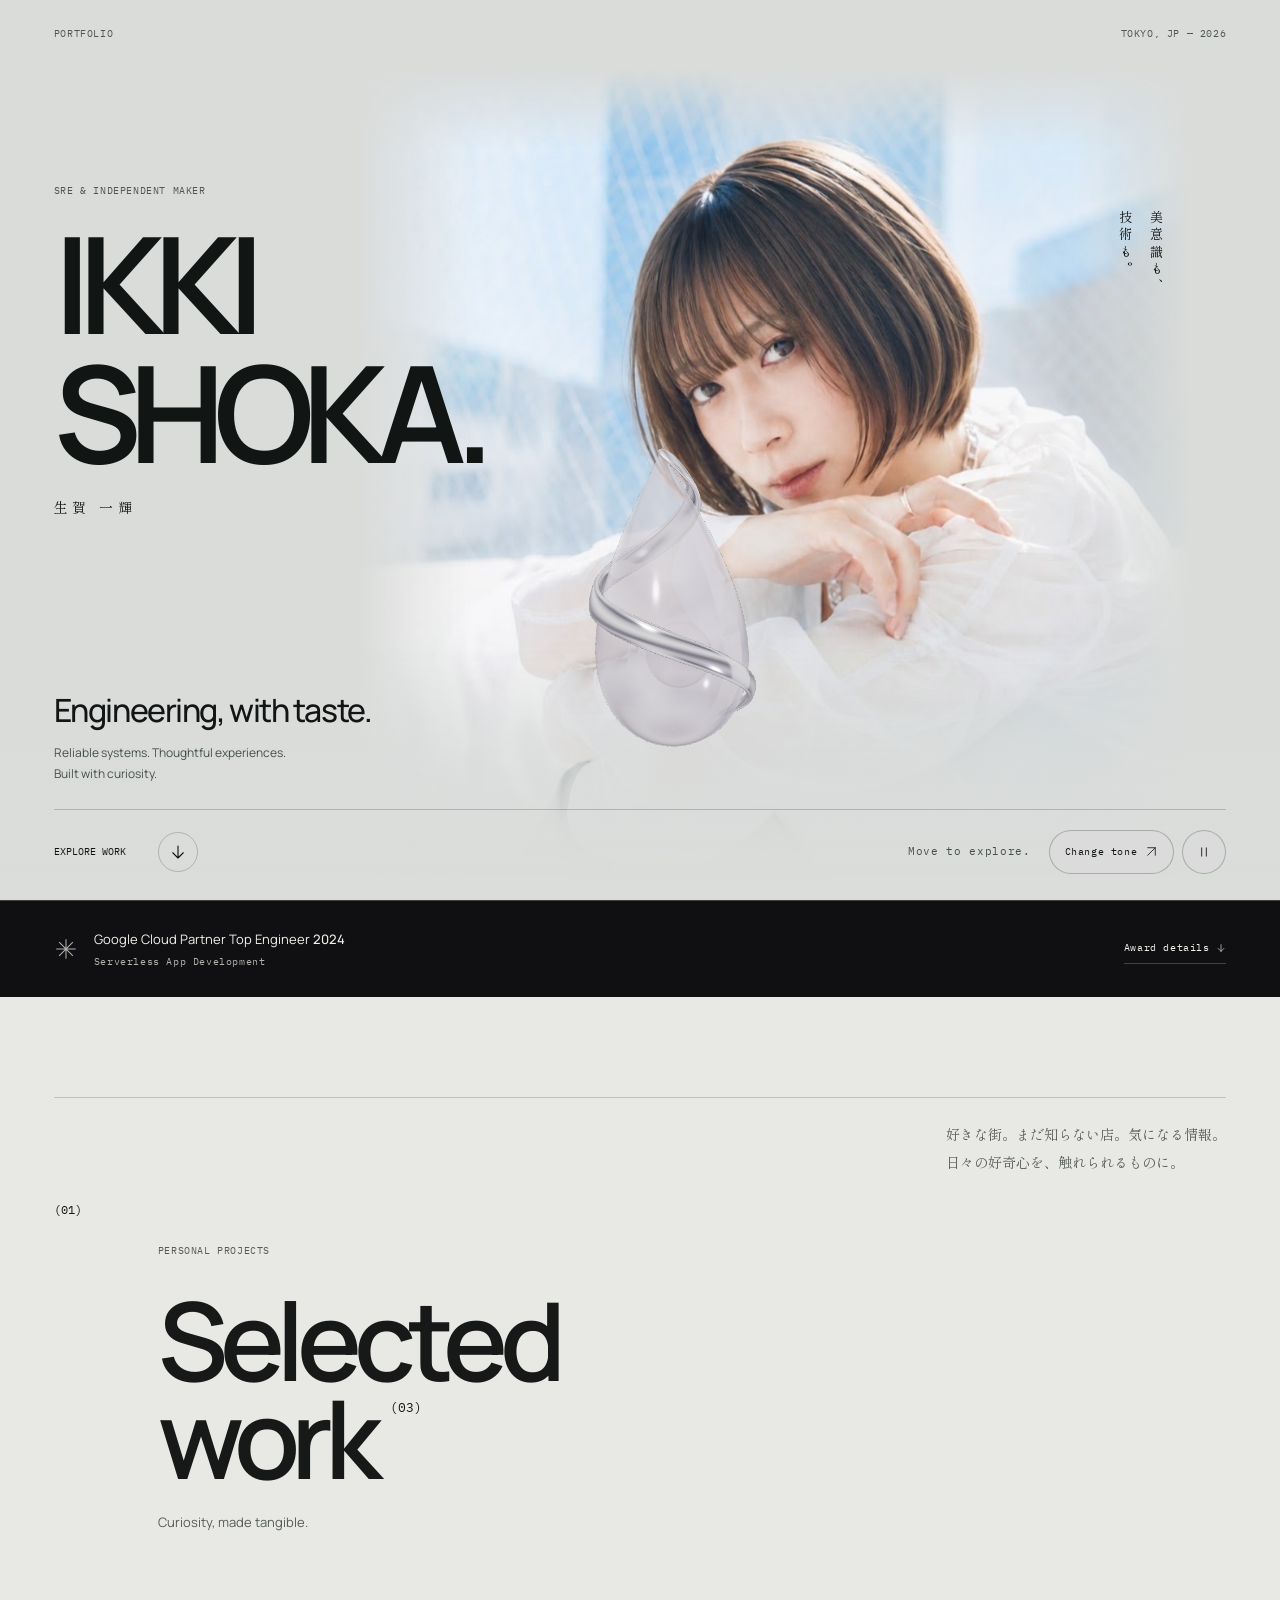
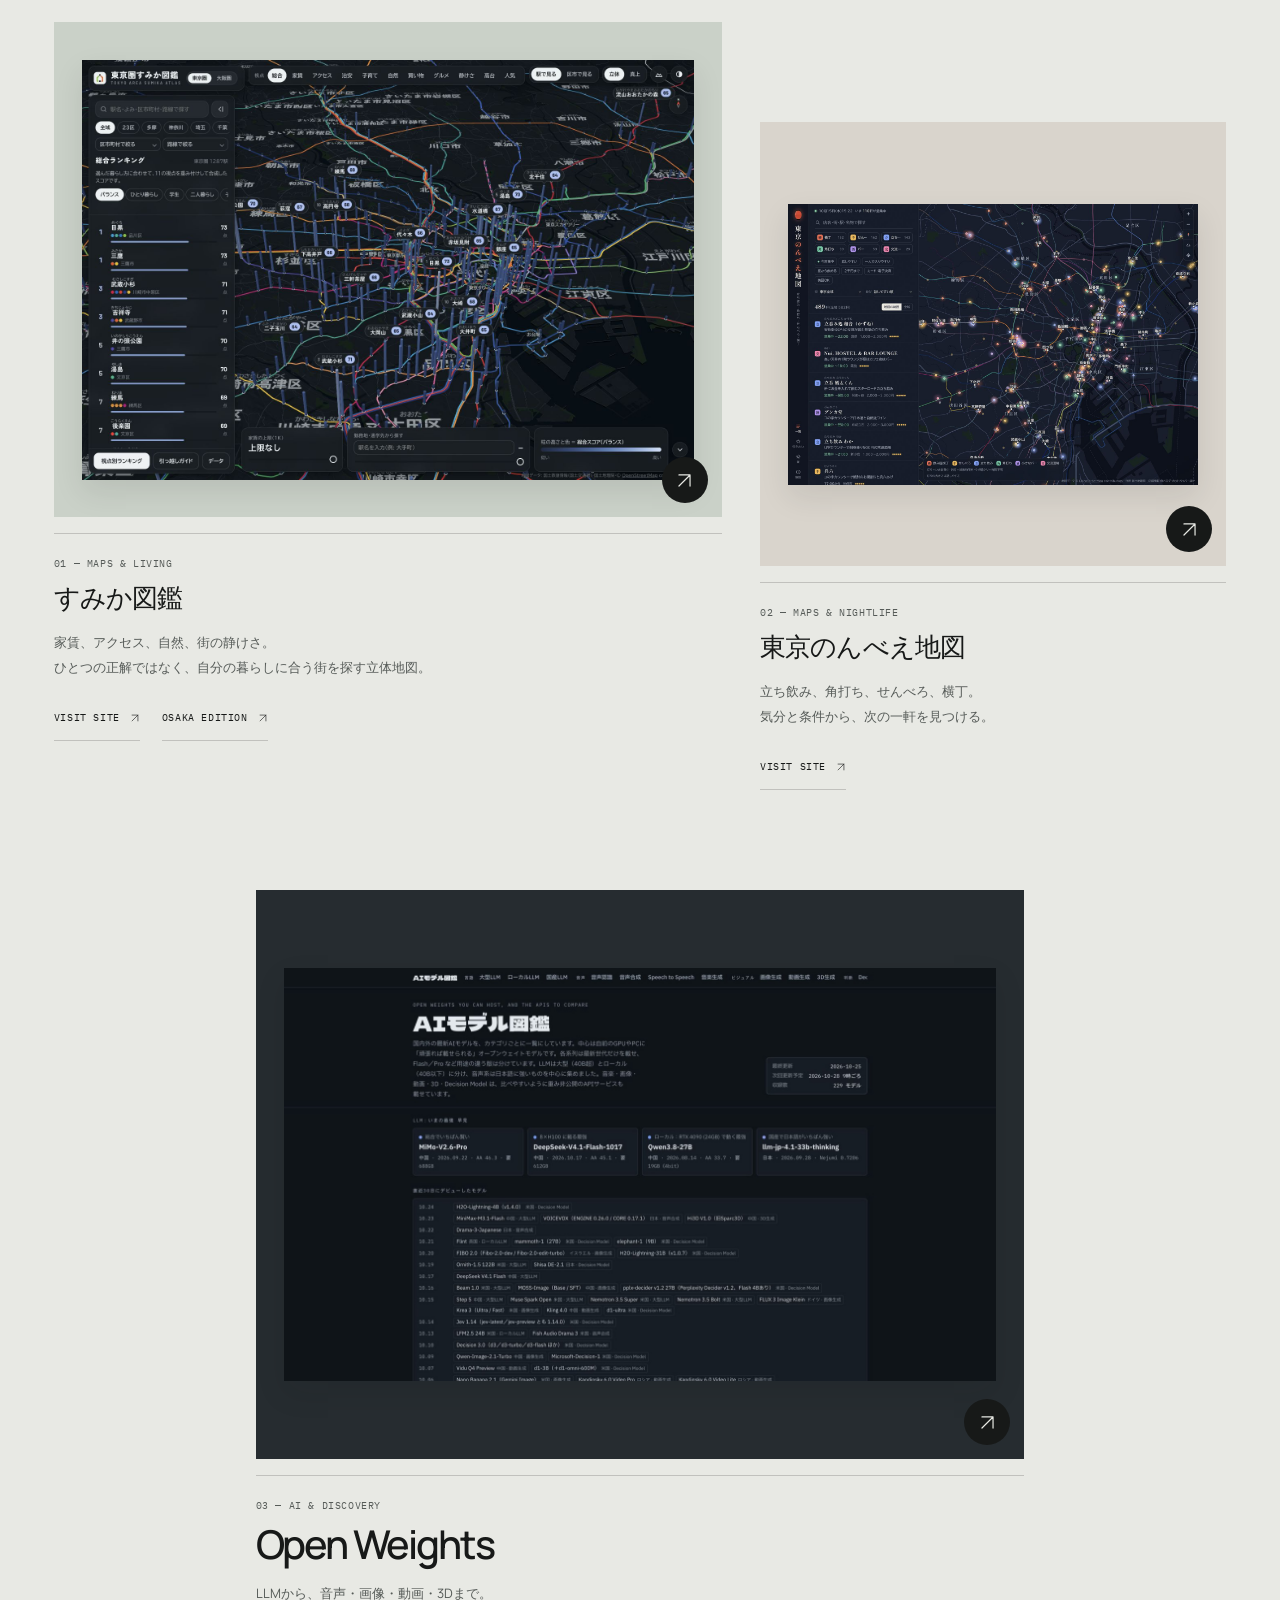
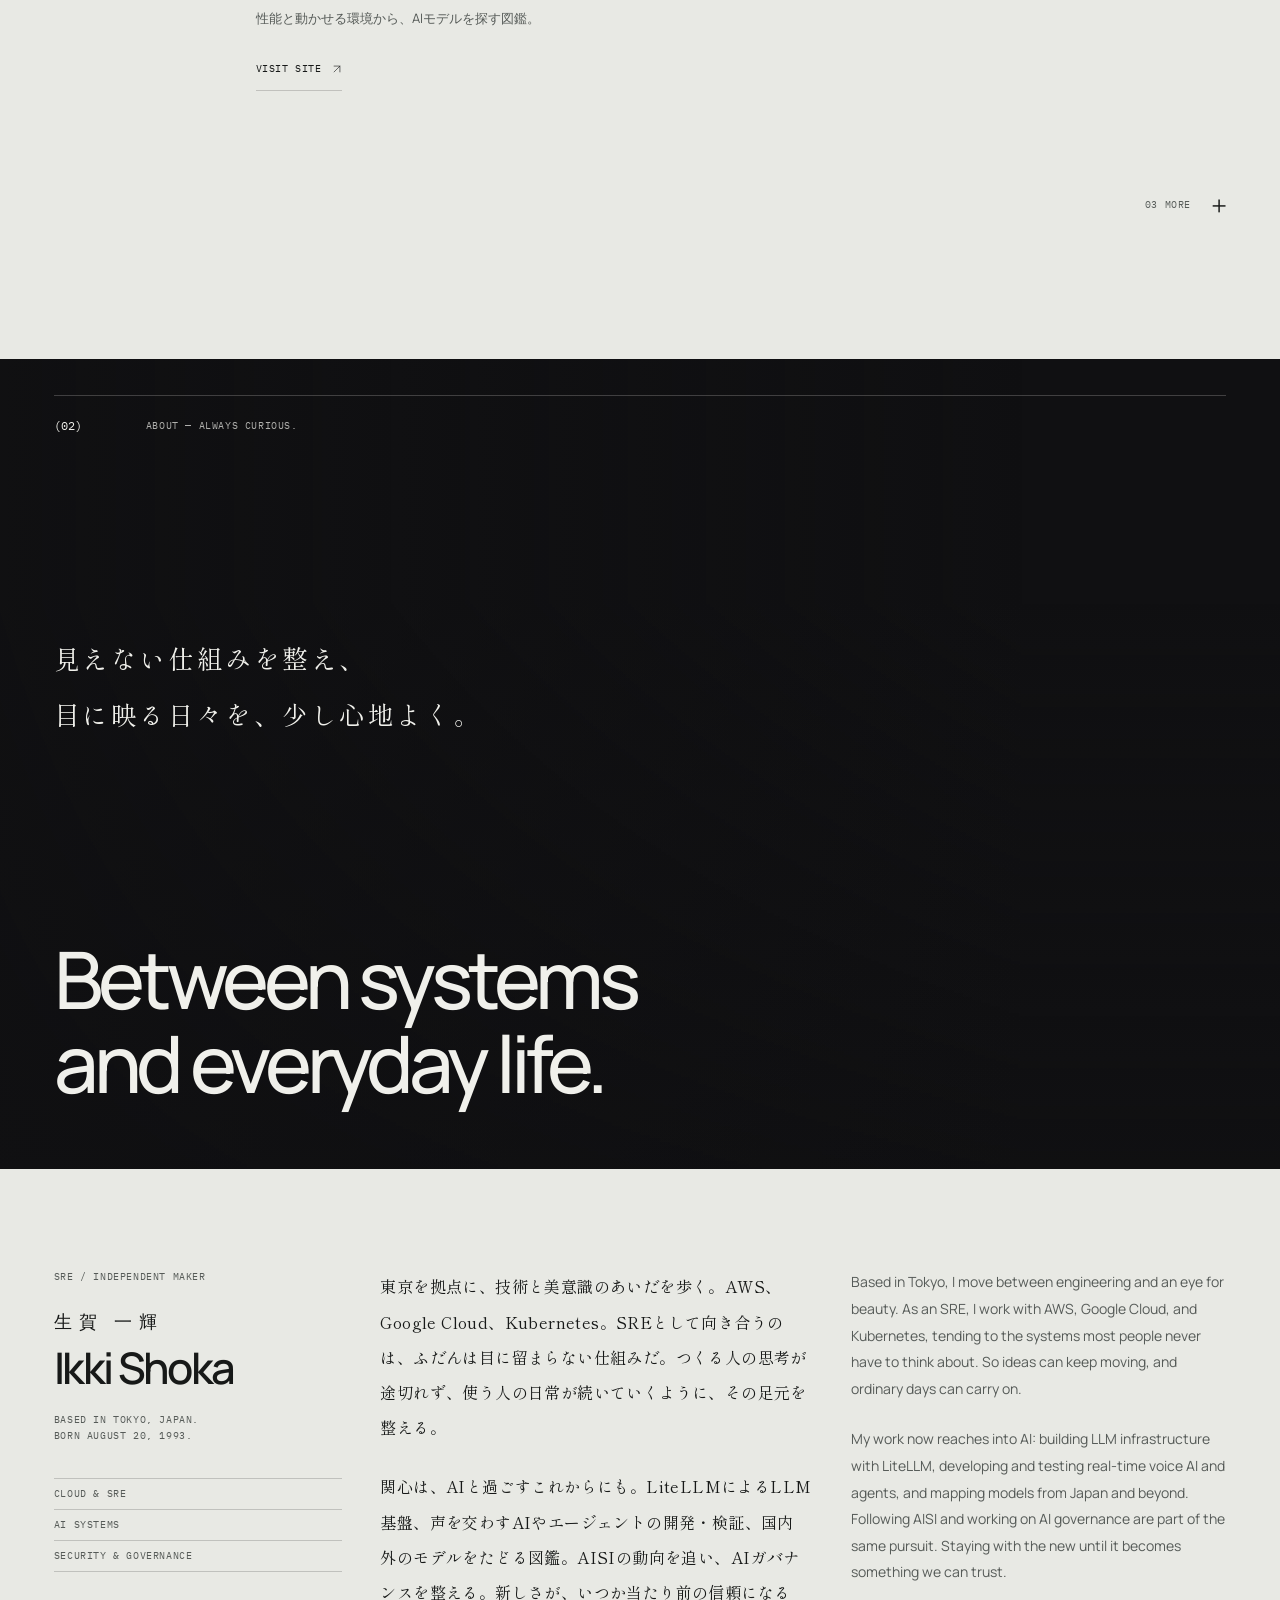
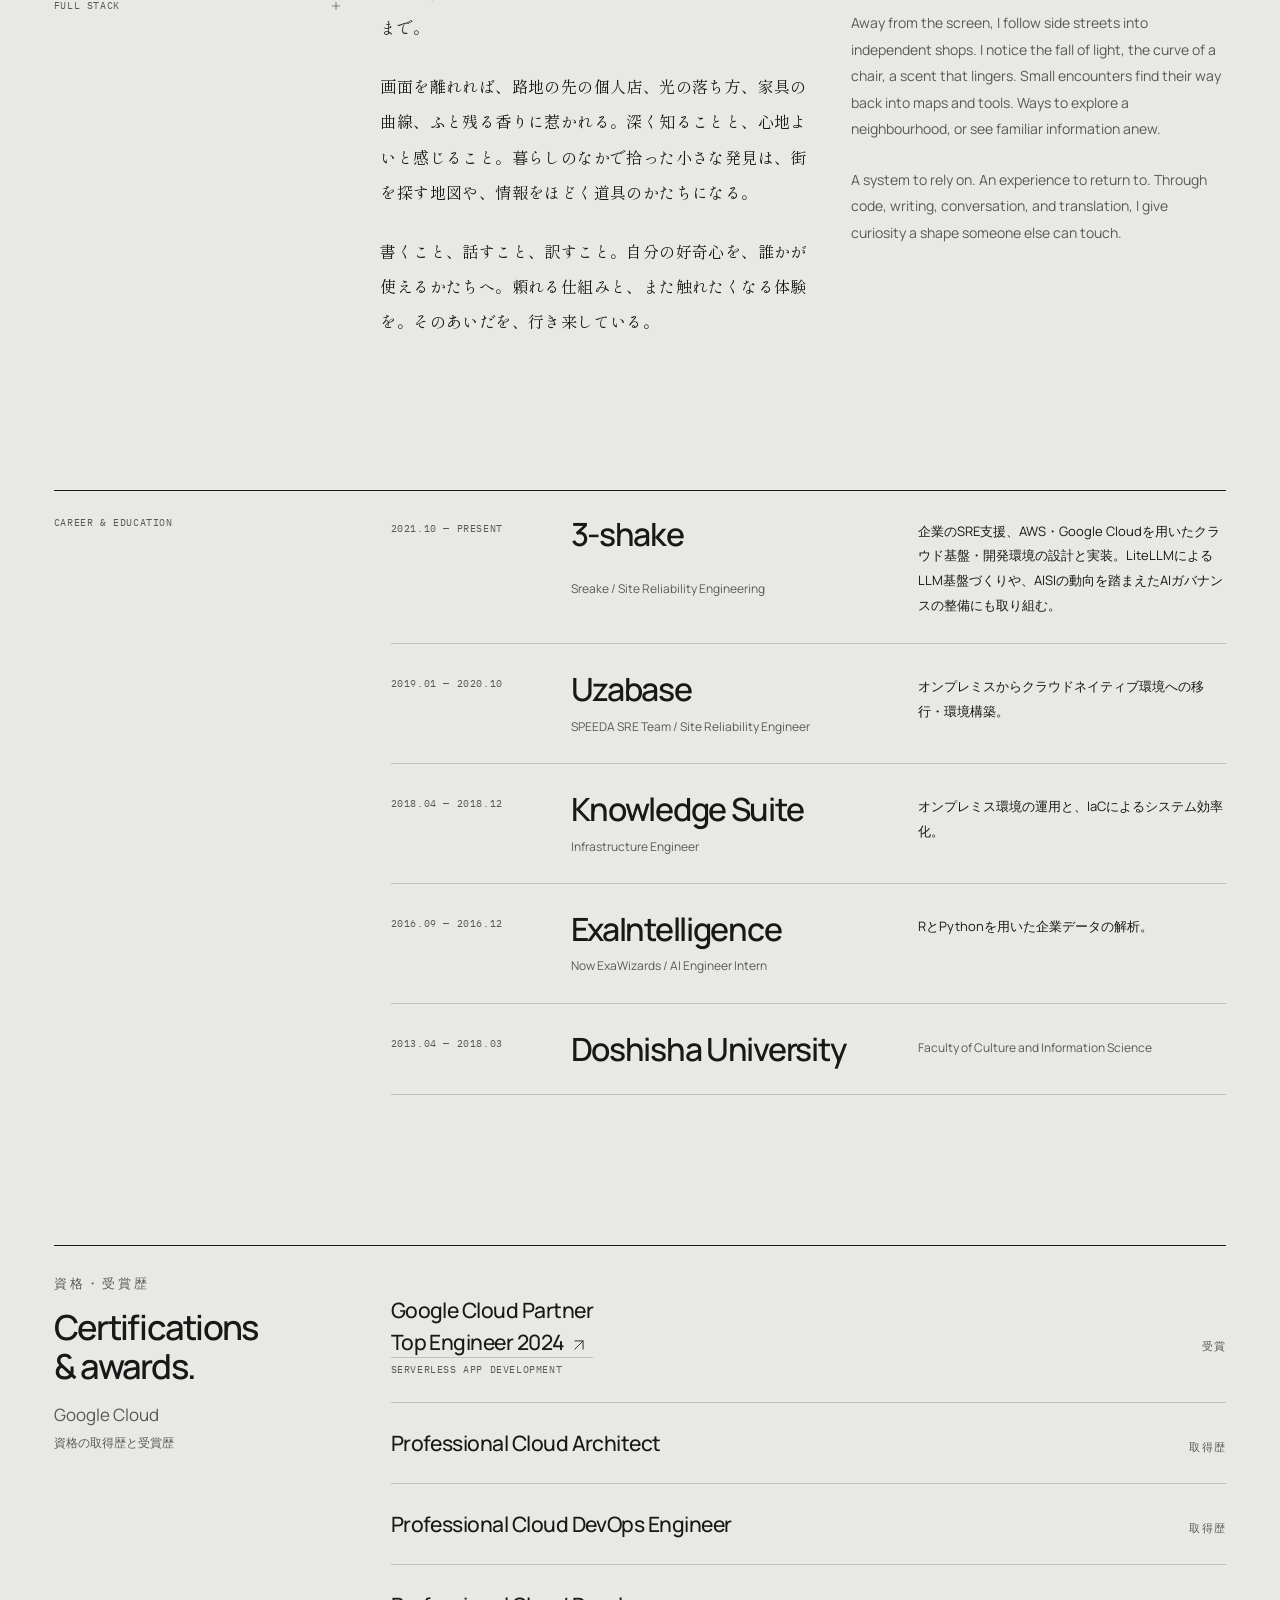
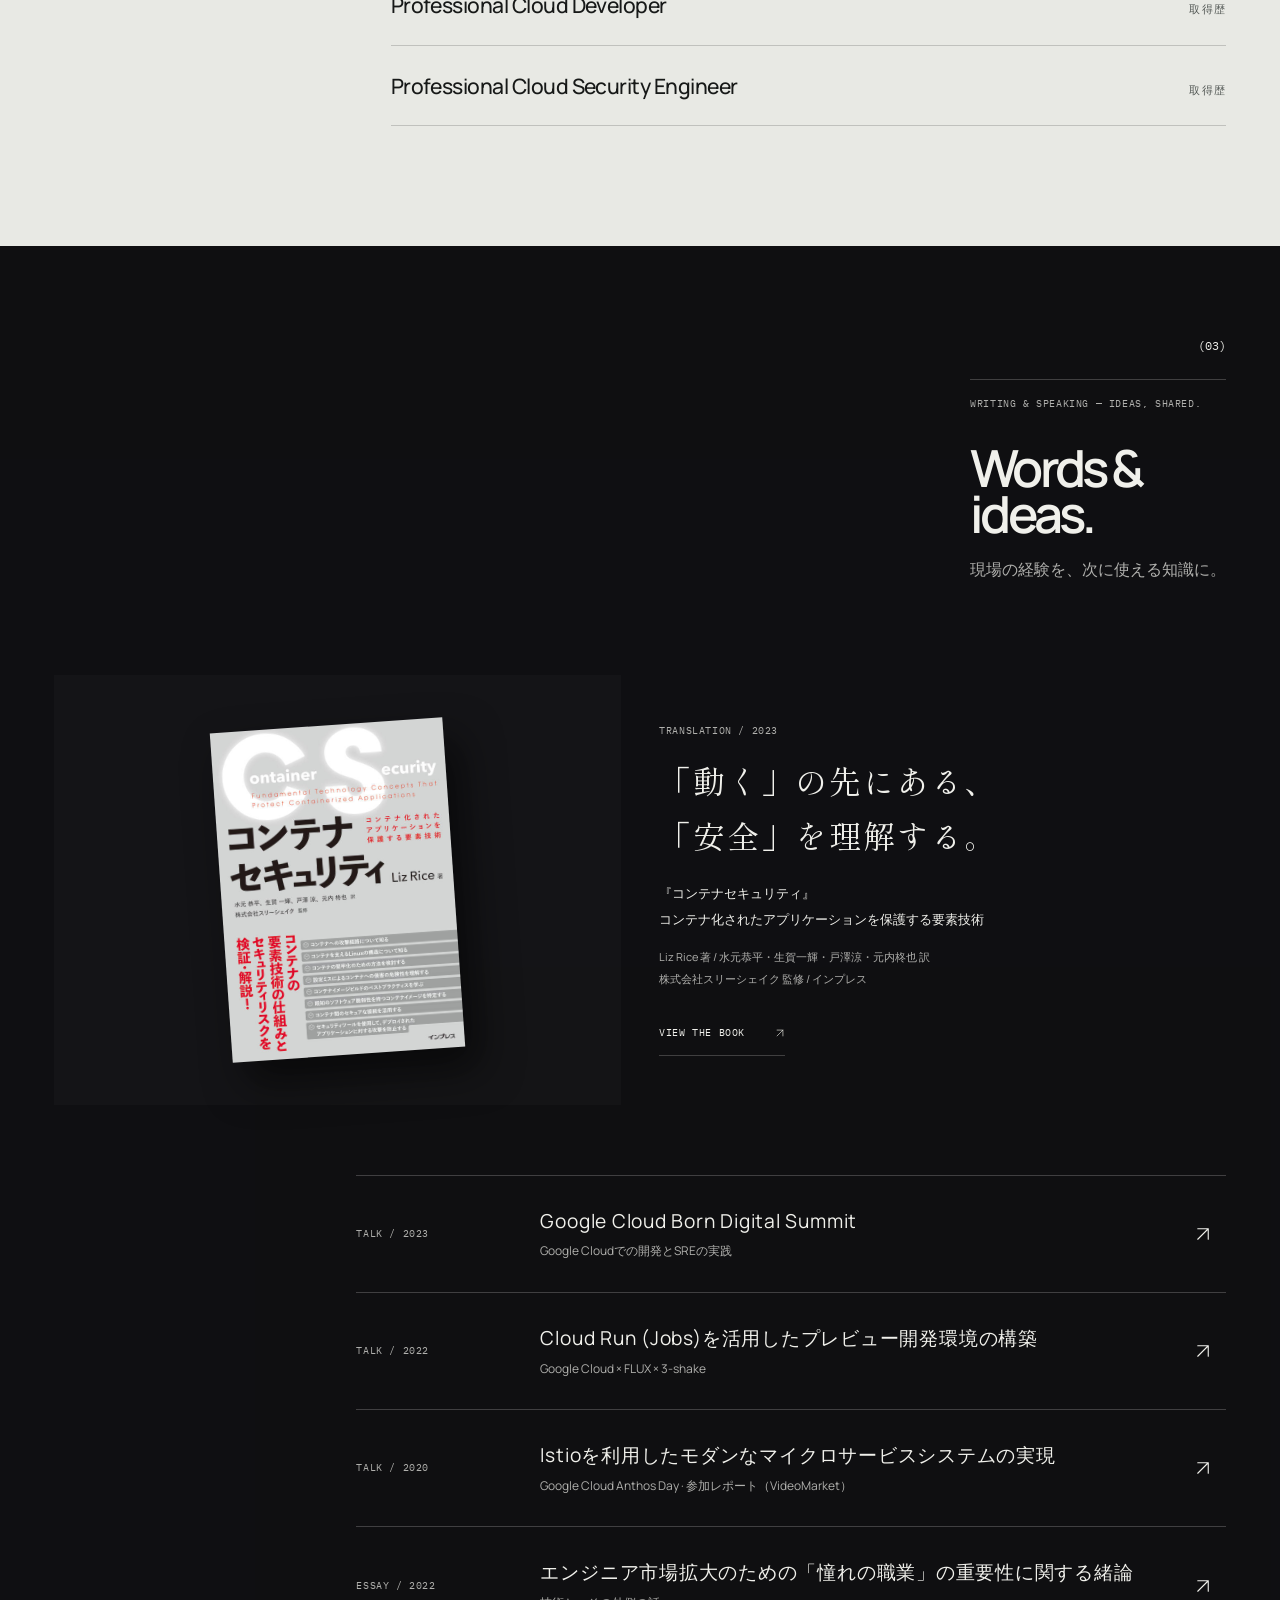
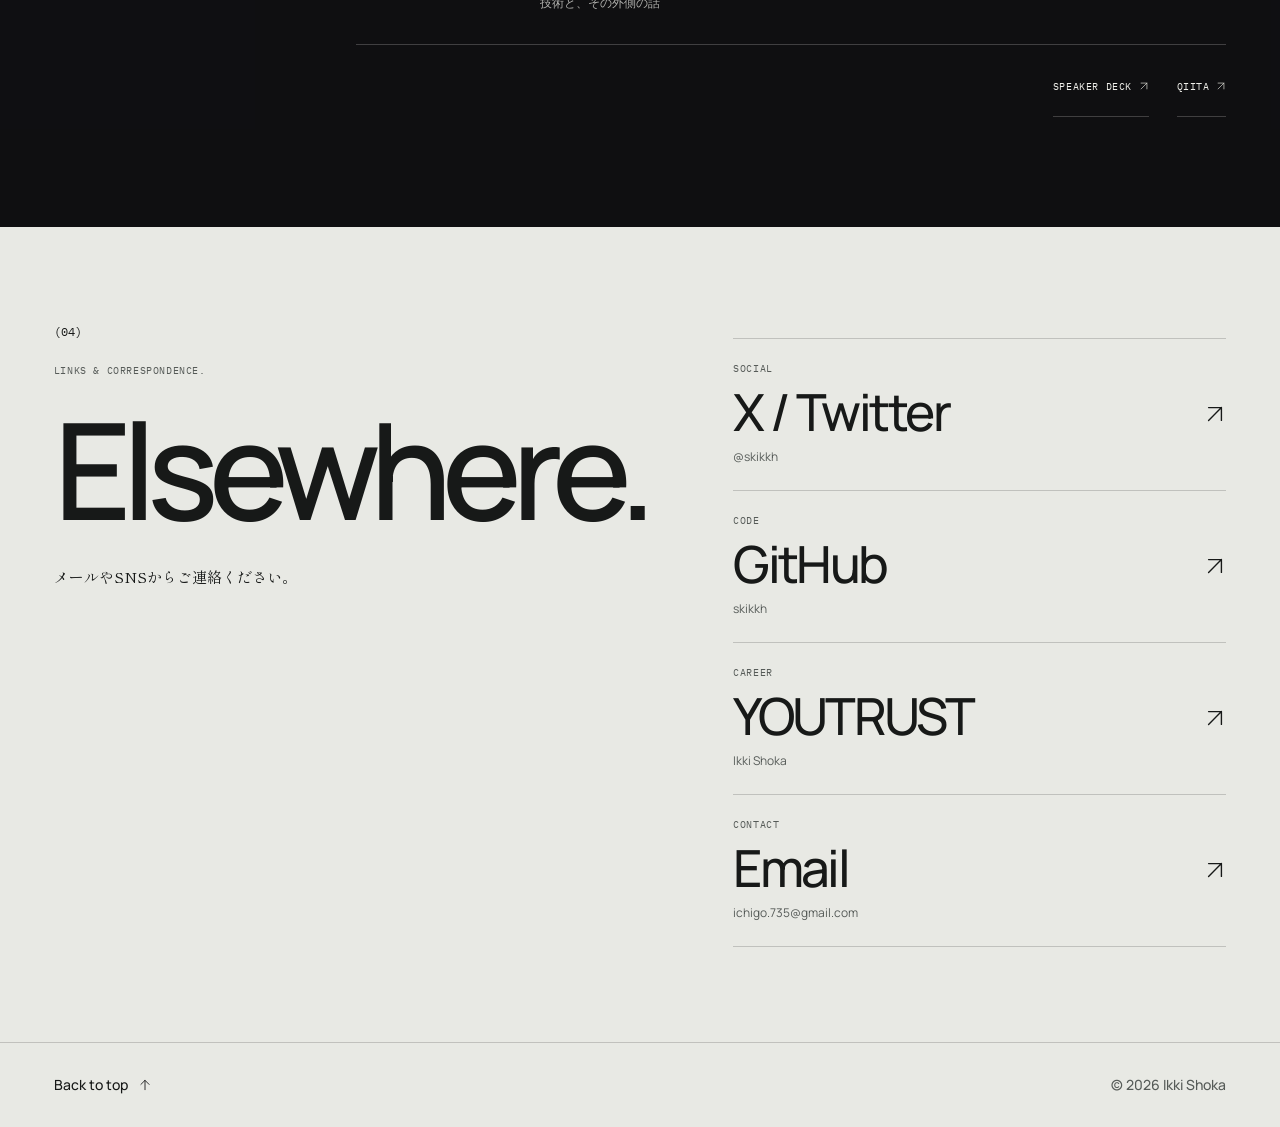
==== commit e6bc44f6: "Align footer text size and vertical positioning" ====
--- a/index.html
+++ b/index.html
@@ -8,9 +8,9 @@
 <link rel="canonical" href="https://skikkh.github.io/">
 <meta property="og:type" content="website"><meta property="og:locale" content="ja_JP"><meta property="og:title" content="生賀一輝 — Ikki Shoka"><meta property="og:description" content="美意識も、技術も。生賀一輝の仕事と個人開発。"><meta property="og:url" content="https://skikkh.github.io/"><meta property="og:image" content="https://skikkh.github.io/assets/og.jpg"><meta name="twitter:card" content="summary_large_image">
 <link rel="icon" type="image/svg+xml" href="/favicon.svg">
-  <script type="module" crossorigin src="/assets/main-Cv9GDlEx.js"></script>
+  <script type="module" crossorigin src="/assets/main-up9BJqTZ.js"></script>
   <link rel="modulepreload" crossorigin href="/assets/modulepreload-polyfill-P2Xu9kJm.js">
-  <link rel="stylesheet" crossorigin href="/assets/main-DGZMmVub.css">
+  <link rel="stylesheet" crossorigin href="/assets/main-CbAWaI54.css">
 </head>
 <body id="top">
 <div class="sculpture" id="sculpture" aria-hidden="true">
--- a/assets/main-CbAWaI54.css
+++ b/assets/main-CbAWaI54.css
@@ -0,0 +1 @@
+@font-face{font-family:Profile Serif;font-style:normal;font-weight:500;font-display:swap;src:url(/assets/cormorant-garamond-latin-500-normal-BsRWmXhO.woff2)format("woff2")}@font-face{font-family:Profile Serif;font-style:italic;font-weight:500;font-display:swap;src:url(/assets/cormorant-garamond-latin-500-italic-Y14P-dkT.woff2)format("woff2")}@font-face{font-family:Profile Mono;font-style:normal;font-weight:400;font-display:swap;src:url(/assets/ibm-plex-mono-latin-400-normal-DMJ8VG8y.woff2)format("woff2")}@font-face{font-family:Profile Mincho;font-style:normal;font-weight:400;font-display:swap;src:url(/assets/shippori-site-BkV0NcC5.woff)format("woff")}:root{--font-display:"Profile Serif","Cormorant Garamond",Garamond,"Times New Roman",serif;--font-serif:"Profile Serif","Cormorant Garamond",Garamond,"Times New Roman",serif;--font-mono:"Profile Mono","IBM Plex Mono",ui-monospace,Menlo,monospace;--font-mincho:"Profile Mincho","Shippori Mincho","Hiragino Mincho ProN","Hiragino Mincho Pro","Yu Mincho",YuMincho,serif;--night:#111114;--night-ink:#efede6;--night-muted:#aeaca3;--night-rule:#efede638;--paper:#f8f7f2;--ink:#1c1c16;--ink-muted:#5d5c53;--rule:#1c1c162b;--pad:clamp(20px,5.2vw,84px);--gap:clamp(14px,1.8vw,28px);--cols:repeat(12,minmax(0,1fr))}*{box-sizing:border-box}html{scroll-behavior:smooth;-webkit-text-size-adjust:100%;scroll-padding-top:20px}body{isolation:isolate;background:var(--scene-background,var(--night));color:var(--night-ink);font:400 16px/2 var(--font-mincho);letter-spacing:.03em;font-synthesis:none;font-kerning:normal;-webkit-font-smoothing:antialiased;margin:0}[lang=en]{font-family:var(--font-serif);letter-spacing:0}h1,h2,h3,h4,p{margin:0;font-weight:400}p{text-wrap:pretty}a{color:inherit;text-decoration:none}img{max-width:100%;height:auto;display:block}button{font:inherit;color:inherit;cursor:pointer;border:0}button:disabled{cursor:default}a,button{-webkit-tap-highlight-color:transparent;touch-action:manipulation;transition:color .25s,background .25s,border-color .25s,opacity .25s}:focus-visible{outline-offset:5px;outline:2px solid}.ui-icon{vertical-align:-.12em;flex-shrink:0;width:1em;height:1em;display:inline-block}.skip{z-index:50;background:var(--paper);color:var(--ink);padding:12px 20px;position:fixed;top:10px;left:10px;transform:translateY(-180%)}.skip:focus{transform:none}.label{font:400 11px/1.6 var(--font-mono);letter-spacing:.08em;text-transform:uppercase}.mobile-break{display:none}body>.sculpture{z-index:0;pointer-events:none;width:100%;height:100svh;position:fixed;inset:0;overflow:hidden}body>main{z-index:2;position:relative}body>footer{z-index:1;position:relative}#scene{isolation:isolate;width:100%;height:100%;position:relative}#scene canvas,#scene .fallback{width:100%;height:100%;position:absolute;inset:0}#scene canvas{z-index:2;pointer-events:none}#scene .fallback{opacity:.15}.scroll-media{object-fit:cover;object-position:center;pointer-events:none;z-index:1;width:100%;height:100%;transform:translate3d(calc(var(--drift-x,0)*-16px),calc(var(--drift-y,0)*-10px),0) scale(1.03);transition:transform 1.4s cubic-bezier(.22,1,.36,1),opacity .6s,filter .6s;display:block;position:absolute;inset:0}.scroll-media[hidden],body[data-backdrop=film] #scene,body[data-backdrop=still] #scene{display:none}body[data-finish=satin] .scroll-media{filter:sepia(.5)saturate(1.5)hue-rotate(275deg)contrast(.94)}body[data-scene-paused=true]:not([data-chapter=intro]) #scene{opacity:.12!important}body[data-scene-paused=true]:not([data-chapter=intro]) .scroll-media{opacity:.35}.scroll-progress{z-index:30;transform-origin:0;pointer-events:none;background:#a9a493;width:100%;height:2px;position:fixed;top:0;left:0;transform:scaleX(0)}.scroll-reveal{transition:transform 1s cubic-bezier(.22,1,.36,1);transform:translateY(28px)}.scroll-reveal.is-visible,body[data-scene-paused=true] .scroll-reveal{transform:none}body[data-scene-paused=true] .scroll-reveal{transition:none}.hero{min-height:100svh;padding:24px var(--pad) 26px;background:linear-gradient(#09090ba8,#09090b1f 30%,#09090b00 50%,#09090b2e 66%,#09090bc7 88%);grid-template:"meta meta""name verse"".verse"". ."1fr"copy copy""foot foot"/minmax(0,1fr) auto;column-gap:20px;display:grid;position:relative}.hero-meta{color:var(--night-muted);border-bottom:1px solid var(--night-rule);grid-area:meta;justify-content:space-between;gap:20px;padding-bottom:14px;display:flex}.hero-name{grid-area:name;padding-top:clamp(28px,5vh,56px)}.hero-role{color:var(--night-muted);margin-bottom:14px}.hero h1{font:500 clamp(42px,13vw,64px)/.94 var(--font-display);letter-spacing:-.005em;white-space:nowrap}.hero h1 em{font-style:italic}.hero-jpname{letter-spacing:.42em;color:var(--night-ink);margin-top:14px;font-size:15px;line-height:1.6}.hero-verse{writing-mode:vertical-rl;letter-spacing:.32em;color:var(--night-ink);white-space:nowrap;grid-area:verse;justify-self:end;margin-top:clamp(30px,5vh,58px);font-size:15px;line-height:2}.hero-copy{border-top:1px solid var(--night-rule);grid-area:copy;padding-top:18px}.hero-statement{font:italic 500 clamp(25px,6.6vw,30px)/1.2 var(--font-display)}.intro{font:500 17px/1.5 var(--font-serif);color:var(--night-muted);margin-top:10px}.hero-foot{grid-area:foot;justify-content:space-between;align-items:flex-end;gap:16px;padding-top:22px;display:flex}.round-link{border-bottom:1px solid var(--night-rule);justify-content:space-between;align-items:center;gap:28px;min-width:150px;min-height:40px;padding:10px 0;display:flex}.round-link [lang=en]{font:inherit}.round-link .ui-icon{transition:transform .3s}.round-link:hover .ui-icon{transform:translateY(4px)}.scene-controls{z-index:5;align-items:center;gap:18px;display:flex}.scene-controls>div{gap:8px;display:flex}.scene-hint{font:400 11px/1.4 var(--font-mono);letter-spacing:.06em;color:var(--night-muted);display:none}.scene-controls button{min-height:40px;font:400 11px/1 var(--font-mono);letter-spacing:.06em;background:#09090b59;border:1px solid #efede65c;border-radius:999px;align-items:center;gap:8px;padding:8px 15px;display:inline-flex}.scene-controls button:disabled{opacity:.45}.scene-controls button:hover:not(:disabled){background:var(--night-ink);color:var(--night)}.scene-controls .ui-icon{width:13px;height:13px}#motion{flex:none;justify-content:center;width:40px;padding:0}#motion .ui-icon{width:14px;height:14px}#motion .icon-play,#motion[aria-pressed=true] .icon-pause{display:none}#motion[aria-pressed=true] .icon-play{display:block}body:not([data-chapter=intro]) .scene-controls{z-index:40;gap:0;position:fixed;bottom:20px;right:20px}body:not([data-chapter=intro]) .scene-controls #material,body:not([data-chapter=intro]) .scene-hint{display:none}body:not([data-chapter=intro]) #motion{width:42px;height:42px;color:var(--paper);-webkit-backdrop-filter:blur(8px);backdrop-filter:blur(8px);background:#1c1c16e6;border-color:#f8f7f266}body[data-chapter=contact] .scene-controls{visibility:hidden;pointer-events:none}.hero-award{padding:22px var(--pad);border-top:1px solid var(--night-rule);color:var(--night-ink);background:#09090bb3;align-items:center;gap:16px;display:flex}.credential-mark{width:24px;height:24px;color:var(--night-muted);flex:0 0 24px}.credential-copy{min-width:0;font:500 18px/1.3 var(--font-serif)}.credential-copy>span{display:block}.credential-copy strong{white-space:nowrap;font-style:italic;font-weight:500}.credential-copy small{font:400 11px/1.5 var(--font-mono);letter-spacing:.06em;color:var(--night-muted);margin-top:4px;display:block}.hero-award>a{border-bottom:1px solid var(--night-rule);font:400 11px/1.4 var(--font-mono);letter-spacing:.06em;white-space:nowrap;margin-left:auto;padding:8px 0}.chapter{border-top:1px solid var(--rule);grid-template-columns:auto minmax(0,1fr);gap:22px 18px;padding-top:16px;display:grid}.chapter-no{font:italic 500 clamp(64px,18vw,84px)/.82 var(--font-display);letter-spacing:-.01em}.chapter .label{color:var(--ink-muted);margin-bottom:12px}.chapter-en{font:italic 500 19px/1.4 var(--font-serif);color:var(--ink-muted);margin-top:10px}.chapter-jp{color:var(--ink-muted);grid-column:1/-1;font-size:15px;line-height:2}.work{background:var(--paper);color:var(--ink);padding:56px var(--pad) 84px}.project-visual{outline:1px solid var(--rule);background:#ecebe4;display:block;position:relative;overflow:hidden}.project-visual img{aspect-ratio:1.3;object-fit:cover;object-position:left top;width:100%;transition:transform 1.1s cubic-bezier(.2,.8,.2,1)}.project-visual:hover img{transform:scale(1.03)}.visit-circle{background:var(--ink);width:42px;height:42px;color:var(--paper);border-radius:50%;place-items:center;font-size:16px;transition:transform .4s;display:grid;position:absolute;bottom:14px;right:14px}.project-visual:hover .visit-circle{transform:rotate(45deg)}.project-info{padding-top:18px}.project-number{color:var(--ink-muted);margin-bottom:8px}.project-info h3{letter-spacing:.06em;font-feature-settings:"palt";font-size:23px;line-height:1.5}.project-info>p:not(.project-number){color:var(--ink-muted);margin-top:10px;font-size:15px;line-height:2}.project-links{flex-wrap:wrap;gap:6px 22px;margin-top:16px;display:flex}.project-links a{border-bottom:1px solid var(--rule);padding:6px 0}.project-links a:hover,.text-link:hover,.more-writing a:hover{border-color:currentColor}.project-main{margin:48px calc(var(--pad)*-1) 0}.project-main .project-visual{outline:0}.project-main .project-info{padding-inline:var(--pad)}.project-grid{gap:56px;margin-top:64px;display:grid}.project-security{width:84%;margin-left:auto}.project-security .project-visual img{aspect-ratio:.86}.project-grid-new .project-visual img{aspect-ratio:auto}.project-grid-new h3{font:500 38px/1.15 var(--font-display);letter-spacing:0}.project-kikkake{width:90%;margin-left:auto}@media (width>=651px){.project-grid.project-grid-new{row-gap:72px}.project-open-weights{grid-column:1/10}.project-profia{grid-column:1/8}.project-kikkake{grid-column:8/-1;width:auto;margin-top:100px}}.text-link{border-bottom:1px solid var(--rule);align-items:center;gap:30px;padding:10px 0;display:inline-flex}.work-all{width:max-content;margin:56px 0 0 auto;display:flex}.about{color:var(--ink)}.about-opening{min-height:min(88svh,760px);padding:28px var(--pad) 44px;color:var(--night-ink);background:linear-gradient(#09090b80,#09090b14 32% 62%,#09090b9e);grid-template-rows:auto 1fr auto;grid-template-columns:auto minmax(0,1fr);column-gap:20px;display:grid}.chapter-mark{border-top:1px solid var(--night-rule);grid-column:1/-1;align-items:flex-end;gap:18px;padding-top:16px;display:flex}.chapter-mark .label{color:var(--night-muted);padding-bottom:6px}.about-opening h2{font:italic 500 clamp(34px,9.6vw,44px)/1.08 var(--font-display);grid-area:3/1/auto/-1;align-self:end;margin-top:36px}.about-lead{writing-mode:vertical-rl;letter-spacing:.24em;white-space:nowrap;grid-area:2/1;justify-self:start;margin-top:36px;font-size:clamp(18px,4.8vw,20px);line-height:2.1}.about-sheet{background:var(--paper);padding:64px var(--pad) 84px}.about-grid{gap:44px;display:grid}.about-signature{border-bottom:1px solid var(--rule);padding-bottom:30px}.profile-eyebrow,.about-caption{color:var(--ink-muted)}.nameplate{margin:22px 0 18px}.nameplate strong{letter-spacing:.38em;font-size:18px;font-weight:400;line-height:1.6;display:block}.nameplate span{font:italic 500 46px/1 var(--font-display);margin-top:6px;display:block}.expertise{color:var(--ink-muted);flex-wrap:wrap;gap:4px 18px;margin:24px 0 0;padding:0;list-style:none;display:flex}.stack-details{color:var(--ink-muted);margin-top:12px}.stack-details summary{cursor:pointer;justify-content:space-between;align-items:center;gap:12px;min-height:44px;list-style:none;display:flex}.stack-details summary::-webkit-details-marker{display:none}.stack-details summary:focus-visible{outline-offset:3px;outline:2px solid}.stack-details summary .ui-icon{flex:none;width:12px;height:12px}.stack-details[open] .stack-plus{display:none}.stack-list{margin:0 0 12px;padding:0;list-style:none}.stack-list li{border-bottom:1px solid var(--rule);padding:7px 0;line-height:1.7}@media (width>=651px) and (width<=1050px){.stack-details{grid-column:2}}.profile-jp p{letter-spacing:.05em;font-size:15.5px;line-height:2.1}.profile-jp p+p{margin-top:1.15em}.profile-en{border-top:1px solid var(--rule);padding-top:30px}.profile-en p+p{margin-top:.9em}.career,.certifications{border-top:1px solid var(--ink);gap:22px;margin-top:84px;padding-top:16px;display:grid}.career-label,.certifications-label{color:var(--ink-muted)}.certifications-label{letter-spacing:.24em;font-size:13px}.career ol,.certification-list{margin:0;padding:0;list-style:none}.career li{border-bottom:1px solid var(--rule);gap:6px;padding:22px 0;display:grid}.career-date{color:var(--ink-muted)}.career h3{font:500 26px/1.15 var(--font-display)}.career li p{font:italic 500 17px/1.45 var(--font-serif);color:var(--ink-muted);margin-top:4px}.career li div>span{margin-top:8px;font-size:15px;line-height:1.95;display:block}.certifications-intro h3{font:500 34px/1.1 var(--font-display);margin:12px 0 14px}.certifications-intro>p:not(.certifications-label){color:var(--ink-muted);font-size:14px;line-height:1.9}.certifications-intro>p [lang=en]{font-size:17px}.certifications-intro>a{border-bottom:1px solid var(--rule);letter-spacing:.06em;align-items:center;gap:8px;margin-top:14px;padding:6px 0;font-size:13px;display:inline-flex}.certification-list li{border-bottom:1px solid var(--rule);justify-content:space-between;align-items:baseline;gap:20px;padding:16px 0;display:flex}.certification-list h4{font:500 21px/1.35 var(--font-serif)}.certification-list li>span{letter-spacing:.12em;color:var(--ink-muted);flex:none;font-size:13px}.certification-list h4 a{border-bottom:1px solid var(--rule);display:inline-block}.certification-list h4 a:hover{border-color:currentColor}.certification-list h4 a:focus-visible{outline-offset:4px;outline:2px solid}.certification-list h4 .ui-icon{width:14px;height:14px;margin-left:4px}.certification-award p{font:400 11px/1.6 var(--font-mono);letter-spacing:.06em;text-transform:uppercase;color:var(--ink-muted);margin-top:4px}.notes{color:var(--night-ink);padding:120px var(--pad) 84px;background:linear-gradient(#09090b33,#09090bb8 340px,#09090bd6)}.notes .chapter{border-color:var(--night-rule)}.notes .chapter .label,.notes .chapter-jp{color:var(--night-muted)}.notes .chapter-jp{margin-top:16px}.publication{gap:30px;margin-top:64px;padding-bottom:56px;display:grid}.book-art{place-items:center;padding:28px 0;display:grid}.real-book{width:auto;height:clamp(240px,62vw,300px);transition:transform .6s;transform:rotate(-4deg);box-shadow:14px 22px 40px #0000008c}.publication:hover .real-book{transform:rotate(-1.5deg)translateY(-4px)}.publication .project-number{color:var(--night-muted)}.publication-copy h3{letter-spacing:.06em;font-feature-settings:"palt";margin:14px 0 18px;font-size:clamp(22px,6vw,32px);line-height:1.65}.publication-copy>p:not(.project-number){font-size:15px;line-height:2}.publication-copy .publication-note{color:var(--night-muted);margin-top:14px;font-size:13px;line-height:1.95}.publication .text-link{border-color:var(--night-rule);margin-top:22px}.publication:hover .text-link{border-color:currentColor}.writing-list{border-top:1px solid var(--night-rule)}.writing-list>a{border-bottom:1px solid var(--night-rule);grid-template-columns:minmax(0,1fr) 20px;align-items:center;gap:8px 16px;padding:22px 0;transition:padding .35s,color .35s;display:grid}.writing-kind{color:var(--night-muted);grid-column:1/-1}.writing-list h3{letter-spacing:.04em;font-size:17px;line-height:1.75}.writing-list p{color:var(--night-muted);margin-top:4px;font-size:13px;line-height:1.8}.writing-list>a>span:last-child{font-size:18px}.writing-list>a:hover{color:#fff}.more-writing{flex-wrap:wrap;justify-content:flex-end;gap:10px 28px;margin-top:28px;display:flex}.more-writing a{border-bottom:1px solid var(--night-rule);padding:6px 0}.contact{background:var(--paper);color:var(--ink);padding:84px var(--pad) 72px}.contact-layout{gap:48px;display:grid}.contact-intro{border-top:1px solid var(--ink);padding-top:16px}.contact-intro .chapter-no{margin-bottom:22px}.contact-intro .label{color:var(--ink-muted)}.contact h2{font:500 clamp(42px,12vw,56px)/1 var(--font-display);margin-top:14px}.contact-intro>p:last-child{margin-top:20px;font-size:15.5px;line-height:2}.social-links{border-top:1px solid var(--rule)}.social-link{border-bottom:1px solid var(--rule);grid-template-columns:minmax(0,1fr) 32px;gap:6px 16px;padding:24px 0;display:grid}.social-platform{color:var(--ink-muted);grid-column:1}.social-name{font:500 clamp(32px,9vw,46px)/1.1 var(--font-display);overflow-wrap:anywhere;grid-column:1}.social-description{color:var(--ink-muted);grid-column:1;font-size:14px;line-height:1.8}.social-arrow{grid-area:1/2/4;place-self:center end;font-size:22px;transition:transform .3s}.social-link:hover .social-arrow{transform:translate(3px,-3px)}footer{padding:20px var(--pad);background:var(--paper);color:var(--ink);border-top:1px solid var(--rule);flex-wrap:wrap;justify-content:space-between;align-items:center;gap:12px;display:flex}.footer-name{align-items:center;gap:10px;min-height:44px;display:inline-flex}.footer-name,footer>div>span{font:500 14px/1.4 var(--font-display);letter-spacing:0}.footer-name .ui-icon{width:14px;height:14px}footer>div{flex-wrap:wrap;align-items:center;gap:10px 24px;min-height:44px;display:flex}footer>div>span{text-transform:none;color:var(--ink-muted)}.disclosure{border-top:1px solid var(--rule);width:100%;color:var(--ink-muted);padding-top:16px;font-size:12px;line-height:1.9}@media (width<=650px){.hero-foot{gap:12px}.round-link{flex-shrink:0;gap:8px;width:clamp(100px,28vw,150px);min-width:0;font-size:10px}.mobile-break{display:block}.hero-award{flex-wrap:wrap}.hero-award>a{margin-left:40px}.scene-controls button{padding-inline:12px}}@media (width>=651px){.hero h1{font-size:clamp(64px,9vw,84px)}.hero-verse{font-size:16px}.hero-copy{grid-template-columns:minmax(0,1fr) minmax(0,1fr);align-items:end;gap:24px;display:grid}.hero-statement{font-size:clamp(28px,3.8vw,34px)}.intro{margin-top:0;font-size:18px}.scene-hint{display:inline}.chapter{grid-template-columns:var(--cols);column-gap:var(--gap)}.chapter-no{grid-column:1/4;font-size:clamp(84px,11vw,128px)}.chapter-title{grid-column:4/-1}.chapter h2{font-size:clamp(46px,6vw,62px)}.chapter-jp{grid-column:4/-1;font-size:16px}.work{padding:84px var(--pad) 110px}.project-main{margin:64px 0 0}.project-main .project-visual{outline:1px solid var(--rule)}.project-main .project-visual img{aspect-ratio:1.55}.project-main .project-info{column-gap:var(--gap);grid-template-columns:minmax(0,1fr) minmax(0,1.3fr);grid-template-areas:"num text""title text"".links";padding-inline:0;display:grid}.project-main .project-number{grid-area:num}.project-main .project-info>h3{grid-area:title}.project-main .project-info>p:not(.project-number){grid-area:text;margin-top:0}.project-main .project-links{grid-area:links}.project-grid{grid-template-columns:var(--cols);column-gap:var(--gap);align-items:start;row-gap:0;margin-top:96px}.project-nonbei{grid-column:1/9}.project-security{grid-column:7/-1;width:auto;margin-top:72px}.project-security .project-visual img{aspect-ratio:1.2}.about-opening{min-height:min(80svh,820px);padding-top:36px;padding-bottom:56px}.chapter-mark .chapter-no{font-size:clamp(84px,11vw,128px)}.about-opening h2{font-size:clamp(46px,6vw,64px)}.about-lead{font-size:22px}.about-sheet{padding:84px var(--pad) 110px}.about-grid{grid-template-columns:var(--cols);column-gap:var(--gap);row-gap:48px}.about-signature{column-gap:var(--gap);grid-column:1/-1;grid-template-columns:minmax(0,1fr) minmax(0,1fr);align-items:end;display:grid}.about-signature .expertise{justify-content:flex-end;margin-top:0}.profile-jp{grid-column:1/7}.profile-en{border-top:0;grid-column:7/-1;padding-top:0}.profile-jp p{font-size:16px}.profile-en p{font-size:19px}.career,.certifications{grid-template-columns:var(--cols);column-gap:var(--gap);margin-top:110px}.career-label,.certifications-intro{grid-column:1/4}.career ol,.certification-list{grid-column:4/-1}.career li{column-gap:var(--gap);grid-template-columns:150px minmax(0,1fr)}.career-date{padding-top:6px}.notes{padding:160px var(--pad) 110px}.publication{grid-template-columns:var(--cols);column-gap:var(--gap);align-items:center;margin-top:84px;padding-bottom:84px}.book-art{grid-column:1/6}.publication-copy{grid-column:7/-1}.real-book{height:clamp(280px,32vw,380px)}.writing-list>a{grid-template-columns:150px minmax(0,1fr) 24px;gap:24px;padding:26px 0}.writing-kind{grid-column:auto}.writing-list h3{font-size:19px}.writing-list>a:hover{padding-left:10px}.contact{padding:110px var(--pad) 96px}.contact-layout{grid-template-columns:var(--cols);column-gap:var(--gap)}.contact-intro{grid-column:1/7}.social-links{grid-column:7/-1;margin-top:16px}.contact h2{font-size:clamp(52px,6.4vw,84px)}}@media (width>=1051px) and (orientation:landscape){.hero{padding:26px var(--pad) 30px;background:linear-gradient(90deg,#09090b9e,#09090b33 38%,#09090b00 56%),linear-gradient(#09090b00 70%,#09090b80);grid-template:"meta meta""verse."1fr"name.""copy.""foot foot"/minmax(0,min(36vw,600px)) minmax(0,1fr)}.hero-verse{align-self:center;margin:0 4px 0 0;font-size:16px}.hero-name{padding-top:24px}.hero h1{font-size:clamp(68px,6.6vw,108px)}.hero-copy{margin-top:34px;display:block}.hero-statement{font-size:clamp(28px,2.3vw,36px)}.intro{margin-top:10px}}@media (width>=1051px){.chapter-no,.chapter-mark .chapter-no{font-size:clamp(110px,10vw,156px)}.chapter-title{grid-column:4/10}.chapter h2{font-size:clamp(56px,4.8vw,76px)}.work .chapter-jp{writing-mode:vertical-rl;letter-spacing:.2em;white-space:nowrap;grid-area:1/11/auto/-1;justify-self:end;line-height:2.1}.work{padding:120px var(--pad) 150px}.project-main{grid-template-columns:var(--cols);column-gap:var(--gap);align-items:end;margin-top:110px;display:grid}.project-main .project-visual{grid-area:1/4/auto/-1}.project-main .project-visual img{aspect-ratio:1.6}.project-main .project-info{grid-area:1/1/auto/4;padding:0 8px 0 0;display:block}.project-main .project-info>p:not(.project-number){margin-top:12px}.project-grid{margin-top:150px}.project-nonbei{grid-column:1/8}.project-nonbei .project-info{width:min(72%,520px);margin-left:auto}.project-security{grid-column:9/-1;margin-top:clamp(160px,15vw,260px)}.project-security .project-visual img{aspect-ratio:.84}.work-all{margin-top:90px}.about-opening{grid-template-columns:var(--cols);column-gap:var(--gap);min-height:min(92svh,900px);padding:44px var(--pad) 72px;background:linear-gradient(90deg,#09090b99,#09090b1f 46%,#09090b00 62%)}.about-opening h2{grid-column:1/7;font-size:clamp(56px,5vw,80px)}.about-lead{grid-area:2/7/4/9;place-self:center start;margin:0;font-size:24px}.about-sheet{padding:130px var(--pad) 150px}.about-grid{row-gap:0}.about-signature{border:0;grid-column:1/4;padding:0;display:block}.about-signature .expertise{border-top:1px solid var(--rule);margin-top:34px;display:block}.expertise li{border-bottom:1px solid var(--rule);padding:7px 0}.nameplate span{font-size:clamp(48px,4.2vw,62px)}.profile-jp{grid-column:4/8}.profile-en{grid-column:9/-1}.profile-en p{font-size:20px}.career,.certifications{margin-top:150px}.career li{grid-template-columns:200px minmax(0,1fr)}.career li>div{column-gap:var(--gap);grid-template-columns:minmax(0,1fr) minmax(0,1fr);display:grid}.career li div>span{grid-area:1/2/3;margin-top:4px}.career h3{font-size:30px}.notes{padding:220px var(--pad) 150px}.notes .chapter{border-top:0;padding-top:0}.notes .chapter-no{grid-area:1/6/auto/8;justify-self:end}.notes .chapter-title{border-top:1px solid var(--night-rule);grid-column:8/-1;padding-top:16px}.notes .chapter h2{font-size:clamp(48px,4vw,64px)}.publication{margin-top:130px;padding-bottom:120px}.book-art{grid-column:2/6}.publication-copy{grid-column:7/12}.writing-list{margin-left:calc((100% - 11*var(--gap))/12*3 + 3*var(--gap))}.writing-list>a{grid-template-columns:180px minmax(0,1fr) 24px}.contact{padding:150px var(--pad) 130px}.contact-intro{grid-column:1/6}.social-links{grid-column:7/-1}.social-name{font-size:clamp(40px,3.6vw,56px)}}@media (width>=1800px){main,footer{max-width:1920px;margin-inline:auto}}@media (prefers-reduced-motion:no-preference){.hero-name,.hero-verse{animation:1s cubic-bezier(.22,1,.36,1) both type-arrive}.hero-verse{animation-delay:.12s}}@keyframes type-arrive{0%{transform:translateY(18px)}to{transform:none}}@media (prefers-reduced-motion:reduce){html{scroll-behavior:auto}*,:before,:after{transition:none!important;animation:none!important}.scroll-reveal{transform:none}.scroll-progress{display:none}.scroll-media{transform:none}}@font-face{font-family:Profile Sans;font-style:normal;font-weight:200 800;font-display:swap;src:url(/assets/manrope-latin-wght-normal-DHIcAJRg.woff2)format("woff2")}:root{--font-display:"Profile Sans",Arial,sans-serif;--font-serif:"Profile Sans",Arial,sans-serif;--paper:#e8e9e4;--ink:#171918;--ink-muted:#565b58;--night:#101012;--night-ink:#f0f0eb;--night-muted:#b0b0ad;--rule:#17191830;--pad:clamp(22px,4.2vw,80px);--gap:clamp(20px,3vw,56px);--ease:cubic-bezier(.22,1,.36,1)}body{letter-spacing:0;font-family:Profile Sans,Hiragino Kaku Gothic ProN,Yu Gothic,sans-serif}::selection{color:#171918;background:#c5d8bd}.label{letter-spacing:.06em;font-size:10px}.scroll-progress{background:#bcc9b5}.hero-name{transform:translate3d(0,calc(var(--intro-progress,0)*-72px),0);opacity:calc(1 - var(--intro-progress,0)*.6)}@supports (animation-timeline:view()){@media (prefers-reduced-motion:no-preference){.work-collection .project-visual{animation:linear both work-arrive;animation-timeline:view();animation-range:entry}@keyframes work-arrive{0%{clip-path:inset(9% 0 0);transform:perspective(1100px)translateY(28px)rotateX(6deg)scale(.98)}to{clip-path:inset(0);transform:perspective(1100px)translateY(0)rotateX(0)scale(1)}}body[data-scene-paused=true] .work-collection .project-visual{clip-path:none;animation:none;transform:none}}}@media (prefers-reduced-motion:reduce){.hero-name{opacity:1;transform:none}}.hero{min-height:100svh;padding:26px var(--pad);background:linear-gradient(90deg,#10101290,#0000 68%),linear-gradient(#0000 70%,#101012e8);grid-template:"meta meta""name verse"1fr"copy copy""foot foot"/1.15fr 1fr;gap:24px}.hero-meta{color:var(--night-muted);border:0;padding:0}.hero-name{align-self:center;padding:28px 0}.hero-role{margin-bottom:28px}.hero h1{font:650 clamp(92px,13.4vw,224px)/.83 var(--font-display);letter-spacing:-.085em;text-transform:uppercase;white-space:normal}.hero h1>span{display:block}.hero h1>span+span{margin-top:.13em}.hero-jpname{font:400 14px/1.6 var(--font-mincho);letter-spacing:.32em;margin-top:28px}.hero-verse{font:400 15px/2.4 var(--font-mincho);letter-spacing:.3em;align-self:center;margin:0}.hero-copy{border:0;justify-content:space-between;align-items:end;gap:32px;margin:0;padding-top:16px;display:flex}.hero-statement{font:500 clamp(24px,2.6vw,42px)/1.2 var(--font-display);letter-spacing:-.045em}.intro{font:400 12px/1.8 var(--font-display);color:var(--night-muted);margin:0}.hero-foot{border-top:1px solid var(--night-rule);align-items:center;padding-top:20px}.round-link{border:0;gap:32px;min-width:0;min-height:44px;padding:0}.round-arrow{border:1px solid var(--night-rule);border-radius:50%;place-items:center;width:40px;height:40px;font-size:18px;display:grid}.round-link:hover .round-arrow{background:var(--night-ink);color:var(--night)}.scene-controls button{min-height:44px;font-size:10px}#motion{width:44px}body:not([data-chapter=intro]) #motion{width:44px;height:44px}.hero-award{padding:28px var(--pad);background:var(--night)}.credential-copy{font:400 13px/1.6 var(--font-display)}.credential-copy strong{font-style:normal}.credential-copy small,.hero-award>a{font-size:10px}.work{background:var(--paper);padding:100px var(--pad) 110px}.chapter{grid-template-columns:80px minmax(0,1fr) auto;align-items:start;gap:24px;padding-top:22px}.chapter-no,.chapter-mark .chapter-no{font:400 12px/1.6 var(--font-mono);letter-spacing:0}.chapter-no:before{content:"("}.chapter-no:after{content:")"}.chapter-title{grid-column:2}.chapter-title .label{margin-bottom:32px}.chapter h2{font:600 clamp(64px,8.5vw,140px)/.9 var(--font-display);letter-spacing:-.075em}.heading-count{vertical-align:top;font:400 13px/1.4 var(--font-mono);letter-spacing:0;margin:10px 0 0 16px;display:inline-block}.chapter-en{font:400 13px/1.5 var(--font-display);margin-top:26px}.work .chapter-jp{writing-mode:horizontal-tb;white-space:normal;max-width:300px;font:400 14px/2 var(--font-mincho);letter-spacing:0;grid-area:1/3;align-self:end}.work-collection{gap:100px var(--gap);grid-template-columns:repeat(12,minmax(0,1fr));align-items:start;margin-top:90px;display:grid}.work-collection .project{grid-area:auto/span 6;width:100%;min-width:0;margin:0;display:block}.work-collection .project:nth-child(odd){grid-column:span 7}.work-collection .project:nth-child(2n){grid-column:span 5;margin-top:100px}.work-collection .project:nth-child(3){grid-column:span 5}.work-collection .project:nth-child(4){grid-column:span 7}.work-collection .project:nth-child(6){margin-top:150px}.work-collection .project-visual{aspect-ratio:1.35;background:#d3d6d1;outline:0;place-items:center;padding:clamp(16px,2.2vw,34px);display:grid}.work-collection .project-visual img{aspect-ratio:auto;object-fit:contain;width:100%;height:auto;max-height:100%;transition:transform 1s var(--ease);box-shadow:0 12px 28px #10101218}.work-collection .project-main .project-visual{background:#cad1c8}.work-collection .project-nonbei .project-visual{aspect-ratio:1.05;background:#d9d4cc}.work-collection .project-security .project-visual{aspect-ratio:1.08;background:#cfd5d6}.work-collection .project-open-weights .project-visual{background:#262c30}.work-collection .project-profia .project-visual{background:#ddd4d1}.work-collection .project-kikkake .project-visual{aspect-ratio:1.1;background:#cbd0d5}.work-collection .project-info{border-top:1px solid var(--rule);width:100%;margin:16px 0 0;padding:22px 0 0;display:block}.project-info h3{letter-spacing:-.035em;font:500 clamp(21px,2vw,30px)/1.4 Profile Sans,Hiragino Kaku Gothic ProN,sans-serif}.project-info h3[lang=en]{font:550 clamp(30px,3.1vw,48px)/1.12 var(--font-display);letter-spacing:-.055em}.work-collection .project-info>p:not(.project-number){margin-top:14px;font-size:13px;line-height:1.95}.project-number{font-size:10px}.project-links a{align-items:center;gap:10px;min-height:44px;display:inline-flex}.visit-circle{width:46px;height:46px;font-size:19px}.work-all{margin-top:40px}.text-link{min-height:44px}.work-selected .project:last-child{grid-column:3/11}.work-more{margin-top:70px}.work-more summary{cursor:pointer;letter-spacing:-.035em;align-items:center;gap:20px;min-height:64px;padding:16px 0;font-size:22px;list-style:none;display:flex}.work-more summary::-webkit-details-marker{display:none}.work-more summary .label{color:var(--ink-muted);margin-left:auto}.work-more-icon{font-size:28px;font-weight:300;transition:transform .2s}.work-more[open] .work-more-icon{transform:rotate(45deg)}.work-archive{margin-top:32px}.work-archive .project:nth-child(n){grid-column:span 4;margin:0}.work-archive .project-visual{aspect-ratio:1.3}.about-opening{min-height:90svh;padding:36px var(--pad) 64px;background:linear-gradient(90deg,#101012d0,#0000 80%),linear-gradient(#0000 30%,#101012b0);grid-template-rows:auto 1fr auto;grid-template-columns:1fr 1fr;gap:50px 24px}.chapter-mark{align-items:center;gap:64px;padding-top:20px}.chapter-mark .label{padding:0}.about-opening h2{max-width:1000px;font:500 clamp(44px,6.2vw,104px)/1.06 var(--font-display);letter-spacing:-.065em;text-wrap:balance;grid-area:3/1/auto/-1;margin:0}.about-lead{writing-mode:horizontal-tb;white-space:normal;font:400 clamp(18px,2vw,26px)/2.2 var(--font-mincho);letter-spacing:.1em;grid-area:2/1;align-self:center;margin:0}.about-sheet{padding:100px var(--pad) 120px}.about-grid{gap:var(--gap);grid-template-columns:1fr 1.5fr 1.3fr}.about-signature,.profile-jp,.profile-en{grid-column:auto;display:block}.about-signature{border:0;padding:0}.nameplate span{font:550 clamp(32px,3.4vw,52px)/1.2 var(--font-display);letter-spacing:-.06em}.profile-jp p{font:400 16px/2.2 var(--font-mincho);letter-spacing:.025em}.profile-en p{font:400 14px/1.9 var(--font-display);color:var(--ink-muted)}.profile-jp p+p,.profile-en p+p{margin-top:24px}.career,.certifications{gap:var(--gap);grid-template-columns:1fr 2.8fr;padding-top:24px}.career-label,.certifications-intro,.career ol,.certification-list{grid-column:auto}.career li{grid-template-columns:160px minmax(0,1fr);gap:20px;padding:26px 0}.career li:first-child{padding-top:0}.career h3{font:550 clamp(24px,2.5vw,36px)/1.2 var(--font-display);letter-spacing:-.04em}.career li p{font:400 12px/1.7 var(--font-display);margin-top:8px}.career li div>span{font-size:13px;line-height:1.9}.certifications-intro h3{font:550 clamp(25px,2.7vw,38px)/1.12 var(--font-display);letter-spacing:-.05em}.certifications-intro>p:not(.certifications-label){font-size:12px}.certification-list h4{font:500 clamp(15px,1.65vw,23px)/1.5 var(--font-display);letter-spacing:-.025em}.certification-list li{padding:24px 0}.certification-list li>span{font-size:11px}.certification-award p{font-size:10px}.notes{padding:90px var(--pad) 110px;background:#101012d9}.notes .chapter h2{font-style:normal}.publication{gap:var(--gap);grid-template-columns:1fr 1fr;margin-top:20px;padding:70px 0}.book-art,.publication-copy{grid-column:auto}.book-art{background:#ffffff06;min-height:430px}.real-book{height:330px}.publication-copy h3{font:400 clamp(22px,2.5vw,34px)/1.7 var(--font-mincho)}.publication-copy>p:not(.project-number){font-size:13px}.publication-copy .publication-note{font-size:11px!important}.writing-list>a{grid-template-columns:160px minmax(0,1fr) 32px;padding:30px 0}.writing-list h3{font-size:clamp(16px,1.5vw,22px);line-height:1.6}.writing-list p{font-size:12px}.more-writing a{min-height:44px}.contact{min-height:calc(100svh - 85px);padding:clamp(32px,6svh,64px) var(--pad);align-items:center;display:flex}.contact-layout{gap:var(--gap);grid-template-columns:1.3fr 1fr;width:100%}.contact-intro,.social-links{grid-column:auto}.contact-intro{border:0;padding:0}.contact h2{font:550 clamp(70px,10.5vw,160px)/.9 var(--font-display);letter-spacing:-.075em;margin:30px 0}.contact-intro>p:last-child{font:400 15px/2.2 var(--font-mincho)}.social-links{align-self:end}.social-link{padding:clamp(16px,2.5svh,28px) 0}.social-name{font:500 clamp(32px,4vw,60px)/1.1 var(--font-display);letter-spacing:-.05em}.social-description{font-size:12px}.social-link:hover .social-name{font-style:normal}.disclosure{font-size:10px}@media (width<=1050px){.hero h1{font-size:15vw}.chapter{grid-template-columns:40px minmax(0,1fr)}.work .chapter-jp{grid-area:auto/2;max-width:none;margin-top:24px}.about-grid{grid-template-columns:1fr 1fr}.about-signature{grid-column:1/-1;grid-template-columns:1fr 1fr;gap:20px;display:grid}.career,.certifications{grid-template-columns:1fr 3fr}.career li{grid-template-columns:1fr}.writing-list>a{grid-template-columns:120px minmax(0,1fr) 24px}}@media (width<=650px){.hero{padding:20px var(--pad) 22px;background:linear-gradient(#10101260,#0000 45%,#101012cc 85%);grid-template:"meta meta""name verse"". ."1fr"copy copy""foot foot"/minmax(0,1fr) auto;gap:20px}.hero-name{padding:22px 0 0}.hero-role{letter-spacing:0;margin-bottom:22px;font-size:9px}.hero h1{letter-spacing:-.075em;font-size:20vw}.hero-jpname{margin-top:20px;font-size:12px}.hero-verse{letter-spacing:.22em;align-self:start;margin-top:24px;font-size:12px;line-height:2.2}.hero-meta{font-size:9px}.hero-copy{padding-top:14px;display:block}.hero-statement{font-size:26px}.intro{margin-top:10px;font-size:11px}.hero-foot{gap:10px;padding-top:16px}.round-link{gap:10px;width:auto;font-size:9px}.round-arrow{width:30px;height:30px;font-size:14px}.scene-controls button{gap:6px;padding-inline:11px;font-size:9px}#motion{width:44px}.hero-award{gap:14px;padding-block:22px}.credential-copy{flex:1;font-size:11px}.credential-copy small{font-size:9px}.hero-award>a{margin-left:38px;font-size:9px}.work{padding-top:56px;padding-bottom:64px}.chapter{grid-template-columns:28px minmax(0,1fr);gap:16px}.chapter-title .label{margin-bottom:24px}.chapter h2{font-size:clamp(52px,15vw,86px)}.work .chapter-jp{margin-top:20px;font-size:13px}.chapter-en{margin-top:22px;font-size:12px}.heading-count{margin-left:10px;font-size:10px}.work-collection{margin-top:50px;display:block}.work-collection .project:nth-child(n){width:100%;margin:0 0 56px}.work-collection .project:last-child{margin-bottom:0}.work-collection .project-visual{aspect-ratio:1.3;padding:20px}.work-collection .project-info{margin-top:14px;padding-top:16px}.project-info h3{font-size:23px}.project-info h3[lang=en]{font-size:32px}.work-collection .project-info>p:not(.project-number){font-size:12px}.project-number{font-size:9px}.visit-circle{width:40px;height:40px;bottom:12px;right:12px}.work-all{margin-top:44px}.about-opening{padding:26px var(--pad) 44px;gap:30px;min-height:82svh}.chapter-mark{gap:30px}.chapter-mark .label{font-size:9px}.about-opening h2{letter-spacing:-.055em;font-size:clamp(38px,10vw,64px)}.about-lead{letter-spacing:.025em;grid-column:1/-1;font-size:16px;line-height:2.2}.about-sheet{padding:60px var(--pad) 72px}.about-grid{display:block}.about-signature{margin-bottom:40px;display:block}.nameplate span{font-size:40px}.about-signature .expertise{border:0;flex-wrap:wrap;gap:0 20px;margin-top:26px;display:flex}.expertise li{border:0;padding:5px 0}.profile-jp p{font-size:15px;line-height:2.2}.profile-en{border-top:1px solid var(--rule);margin-top:36px;padding-top:28px}.profile-en p{font-size:13px}.career,.certifications{margin-top:64px;padding-top:20px;display:block}.career-label,.certifications-intro{margin-bottom:30px}.career li{gap:10px;padding:22px 0}.career h3{font-size:28px}.career li div>span{font-size:12px}.certifications-intro h3{font-size:34px}.certification-list h4{font-size:15px}.certification-list li{gap:14px;padding:20px 0}.certification-list li>span{font-size:10px}.notes{padding:64px var(--pad)}.publication{grid-template-columns:1fr;gap:32px;margin:0;padding:40px 0}.book-art{min-height:340px}.real-book{height:270px}.publication-copy h3{font-size:23px}.writing-list>a{grid-template-columns:minmax(0,1fr) 24px;gap:10px 18px;padding:24px 0}.writing-kind{grid-column:1/-1}.writing-list h3{font-size:16px}.more-writing{justify-content:flex-start;gap:18px;font-size:9px}.contact{padding:40px var(--pad) 32px}.contact-layout{display:block}.contact-intro .chapter-no{margin-bottom:10px}.contact h2{margin:18px 0;font-size:clamp(48px,15.5vw,72px)}.contact-intro>p:last-child{font-size:14px}.social-links{margin-top:28px}.social-name{font-size:30px}.social-link{padding:16px 0}}.hero{color:#111514;isolation:isolate;--night-rule:#17191835;--night-muted:#4f5753;--night-ink:#111514;background:#dadcda;overflow:hidden}.hero-portrait{z-index:-1;aspect-ratio:1;pointer-events:none;transform-origin:50% 70%;width:min(65vw,94svh);height:auto;position:absolute;bottom:0;right:7%}.hero-portrait img{object-fit:contain;object-position:center bottom;transform-origin:50% 65%;width:100%;height:100%;animation:9s ease-in-out infinite alternate paused portrait-breathe;-webkit-mask-image:linear-gradient(90deg,#0000,#000 14% 86%,#0000),linear-gradient(#0000,#000 10% 68%,#0000);mask-image:linear-gradient(90deg,#0000,#000 14% 86%,#0000),linear-gradient(#0000,#000 10% 68%,#0000);-webkit-mask-composite:source-in;mask-composite:intersect}.hero[data-portrait-active=true] .hero-portrait img{animation-play-state:running}@keyframes portrait-breathe{0%{transform:translateY(2px)rotate(-.25deg)scale(1)}to{transform:translate(3px,-10px)rotate(.3deg)scale(1.025)}}body[data-finish=satin] .hero-portrait img{filter:grayscale()}.hero:after{content:"";z-index:-1;pointer-events:none;background:linear-gradient(#dadcda00 72%,#dadcdaee 92%,#dadcda 100%);position:absolute;inset:0}.hero-name{align-self:center;max-width:45vw;padding-bottom:60px}.hero h1{font-size:clamp(92px,10.5vw,168px)}.name-dot{color:inherit}.hero-verse{right:var(--pad);font-size:13px;position:absolute;top:24%}.hero-jpname{color:var(--ink)}.hero-copy{z-index:1;max-width:440px;padding:0;display:block;position:relative}.hero-statement{font-size:clamp(25px,2.5vw,38px)}.intro{color:#46504a;margin-top:12px}.scene-controls button{background:#dadcdab8;border-color:#17191840}.scene-controls button:hover:not(:disabled){color:#e8e9e4;background:#171918}.hero-foot{z-index:1;position:relative}.hero .round-link:hover .round-arrow{color:#e8e9e4;background:#171918}.hero .scene-hint{color:#46504a}@media (width<=1050px) and (width>=651px){.hero h1{font-size:12vw}.hero-portrait{width:min(85vw,86svh);right:-10%}.hero-name{max-width:55vw}.hero-verse{top:12%}}@media (width<=650px){.hero{background:#dadcda;grid-template-rows:auto auto minmax(260px,1fr) auto auto;gap:18px;min-height:100svh}.hero-name{max-width:none;padding:20px 0 0}.hero h1{font-size:19vw;line-height:.86}.hero-role{margin-bottom:18px}.hero-jpname{margin-top:16px;font-size:11px}.hero-portrait{aspect-ratio:1;width:112%;height:auto;min-height:0;top:220px;bottom:auto;right:-7%}.hero-portrait img{object-fit:contain;object-position:center top;display:block}@keyframes portrait-breathe{0%{transform:translateY(1px)rotate(-.2deg)scale(1)}to{transform:translate(2px,-6px)rotate(.25deg)scale(1.025)}}.hero:after{background:linear-gradient(#dadcda00 65%,#dadcda 86% 100%)}.hero-copy{max-width:100%;padding-top:0}.hero-statement{font-size:26px}.intro{margin-top:9px;font-size:10px}.hero-verse{top:90px;right:var(--pad);margin:0;font-size:11px}.hero-foot{padding-top:14px}.scene-controls button{background:#dadcdad9}.hero-meta{font-size:9px}}@media (prefers-reduced-motion:reduce){.hero-portrait,.hero-portrait img{transform:none!important}.hero-portrait img{animation:none}}.hero-art{z-index:0;aspect-ratio:1;pointer-events:none;width:min(34vw,58svh,520px);position:absolute;top:42%;left:35%}.hero-art canvas{width:100%;height:100%;display:block}.sculpture{background:radial-gradient(at 78% 42%,#363039 0%,#19171d 38%,#0c0c10 78%)}#back-art{aspect-ratio:1;opacity:.68;pointer-events:none;width:min(66vw,88svh,820px);position:absolute;top:2%;right:-4%}#back-art canvas{width:100%;height:100%;display:block}body[data-scene-paused=true] #back-art{opacity:.68}.hero-meta,.hero-name,.hero-verse{z-index:1;position:relative}.hero-verse{position:absolute}.hero-name{animation-fill-mode:backwards}@media (prefers-reduced-motion:no-preference){.hero-art{transform:translate3d(calc(var(--intro-progress,0)*-30px),calc(var(--intro-progress,0)*-58px),0) rotate(calc(var(--intro-progress,0)*-5deg)) scale(calc(1 + var(--intro-progress,0)*.08));transform-origin:50%}.hero h1{perspective:1100px;transform-style:preserve-3d}.hero h1>span{transform-origin:0;transform:translate3d(0,calc(var(--intro-progress,0)*-32px),0) rotateX(calc(var(--intro-progress,0)*9deg))}.hero h1>span+span{transform:translate3d(calc(var(--intro-progress,0)*20px),calc(var(--intro-progress,0)*-16px),0) rotateY(calc(var(--intro-progress,0)*-7deg))}}@media (width>=651px) and (width<=1050px){.hero-art{width:min(30vw,26svh,260px);top:57%;left:20%}}@media (width<=650px){.hero-art{width:clamp(190px,58vw,240px);top:48%;left:-9%}#back-art{opacity:.58;width:min(112vw,75svh);top:14%;right:-28%}body[data-scene-paused=true] #back-art{opacity:.58}}
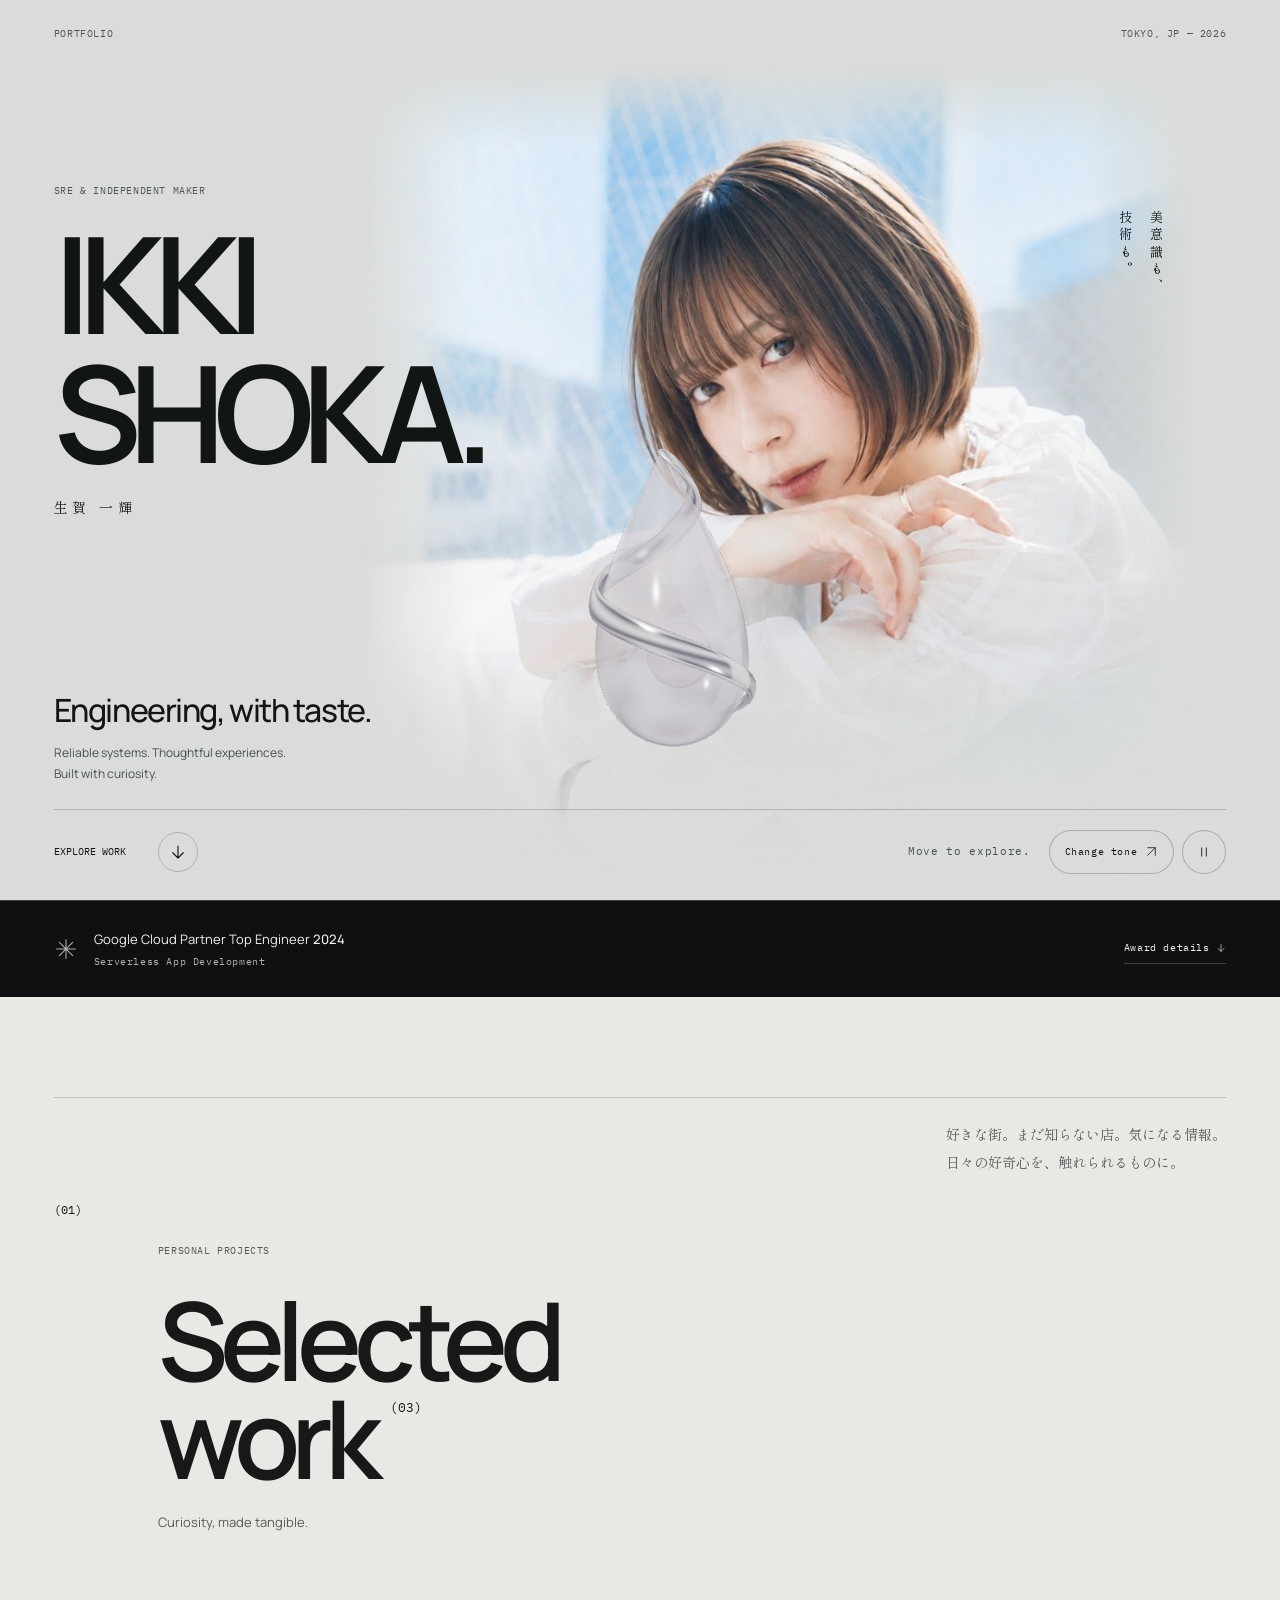
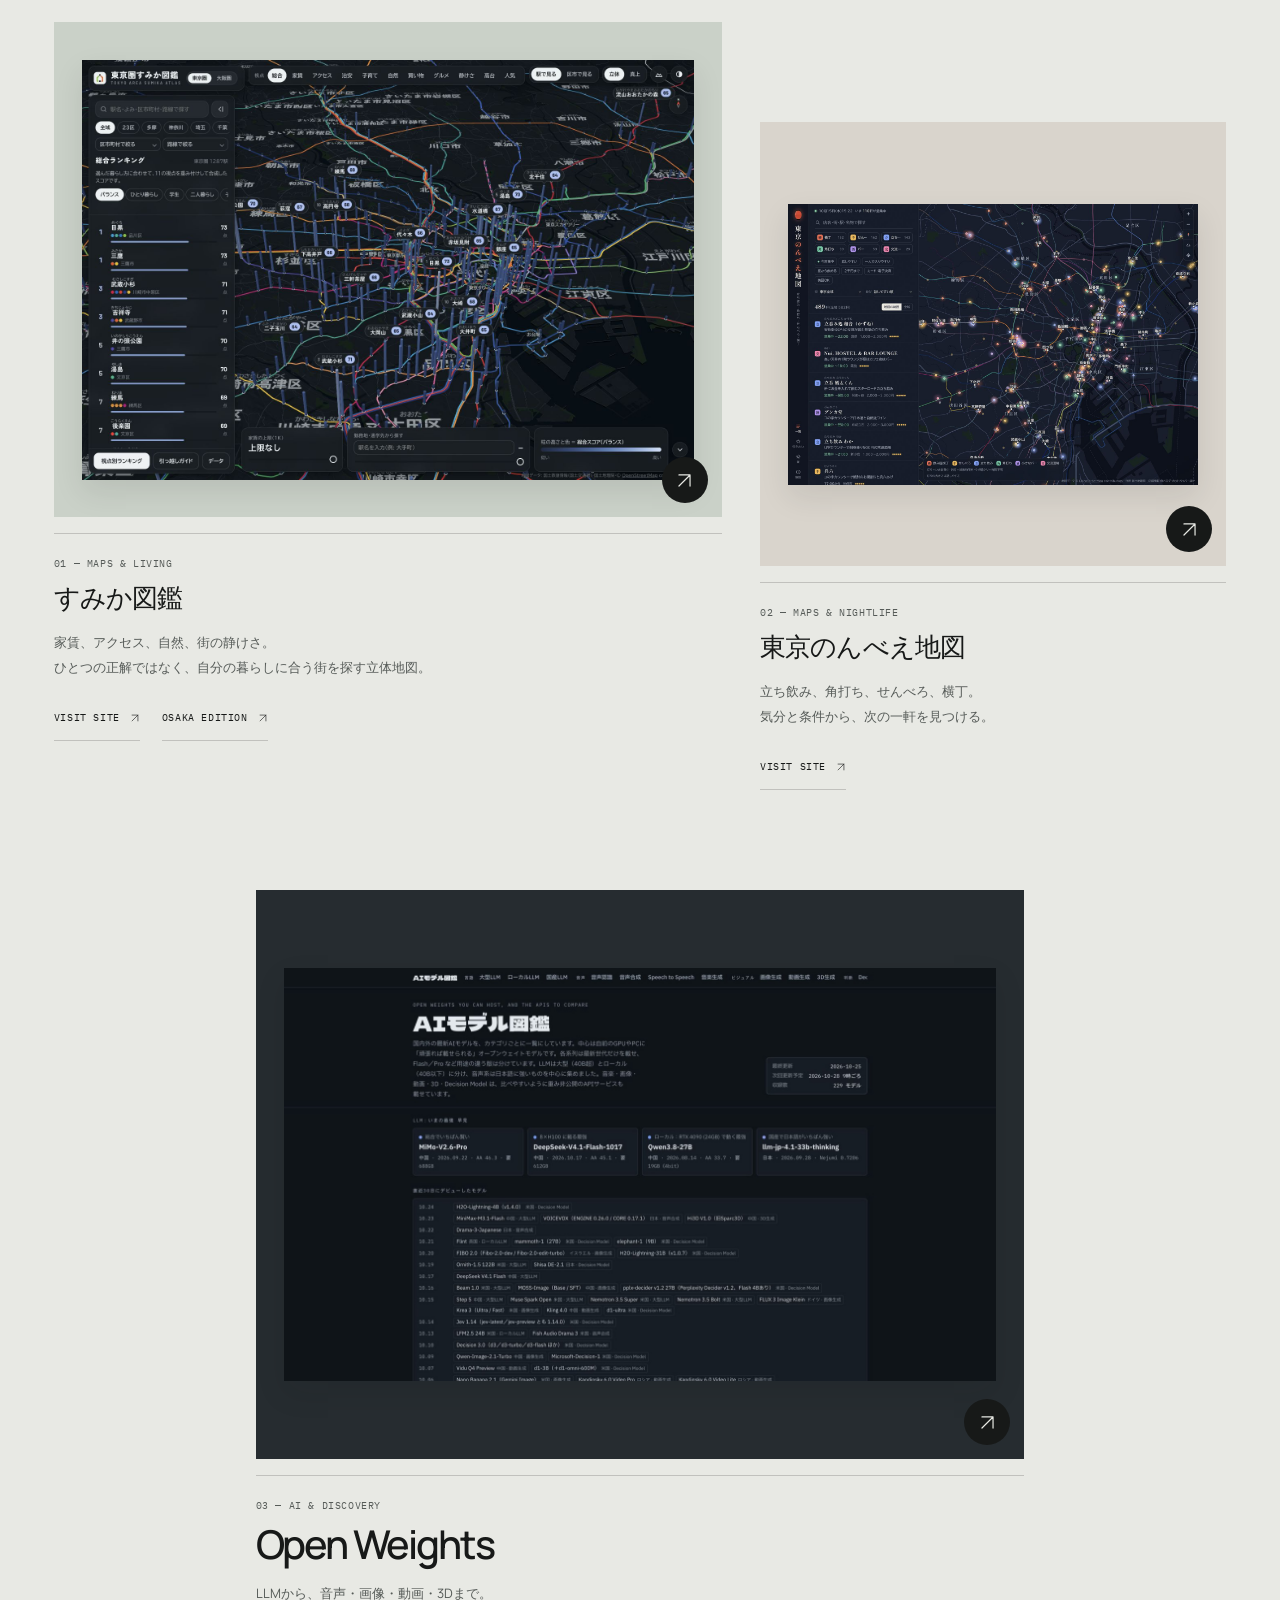
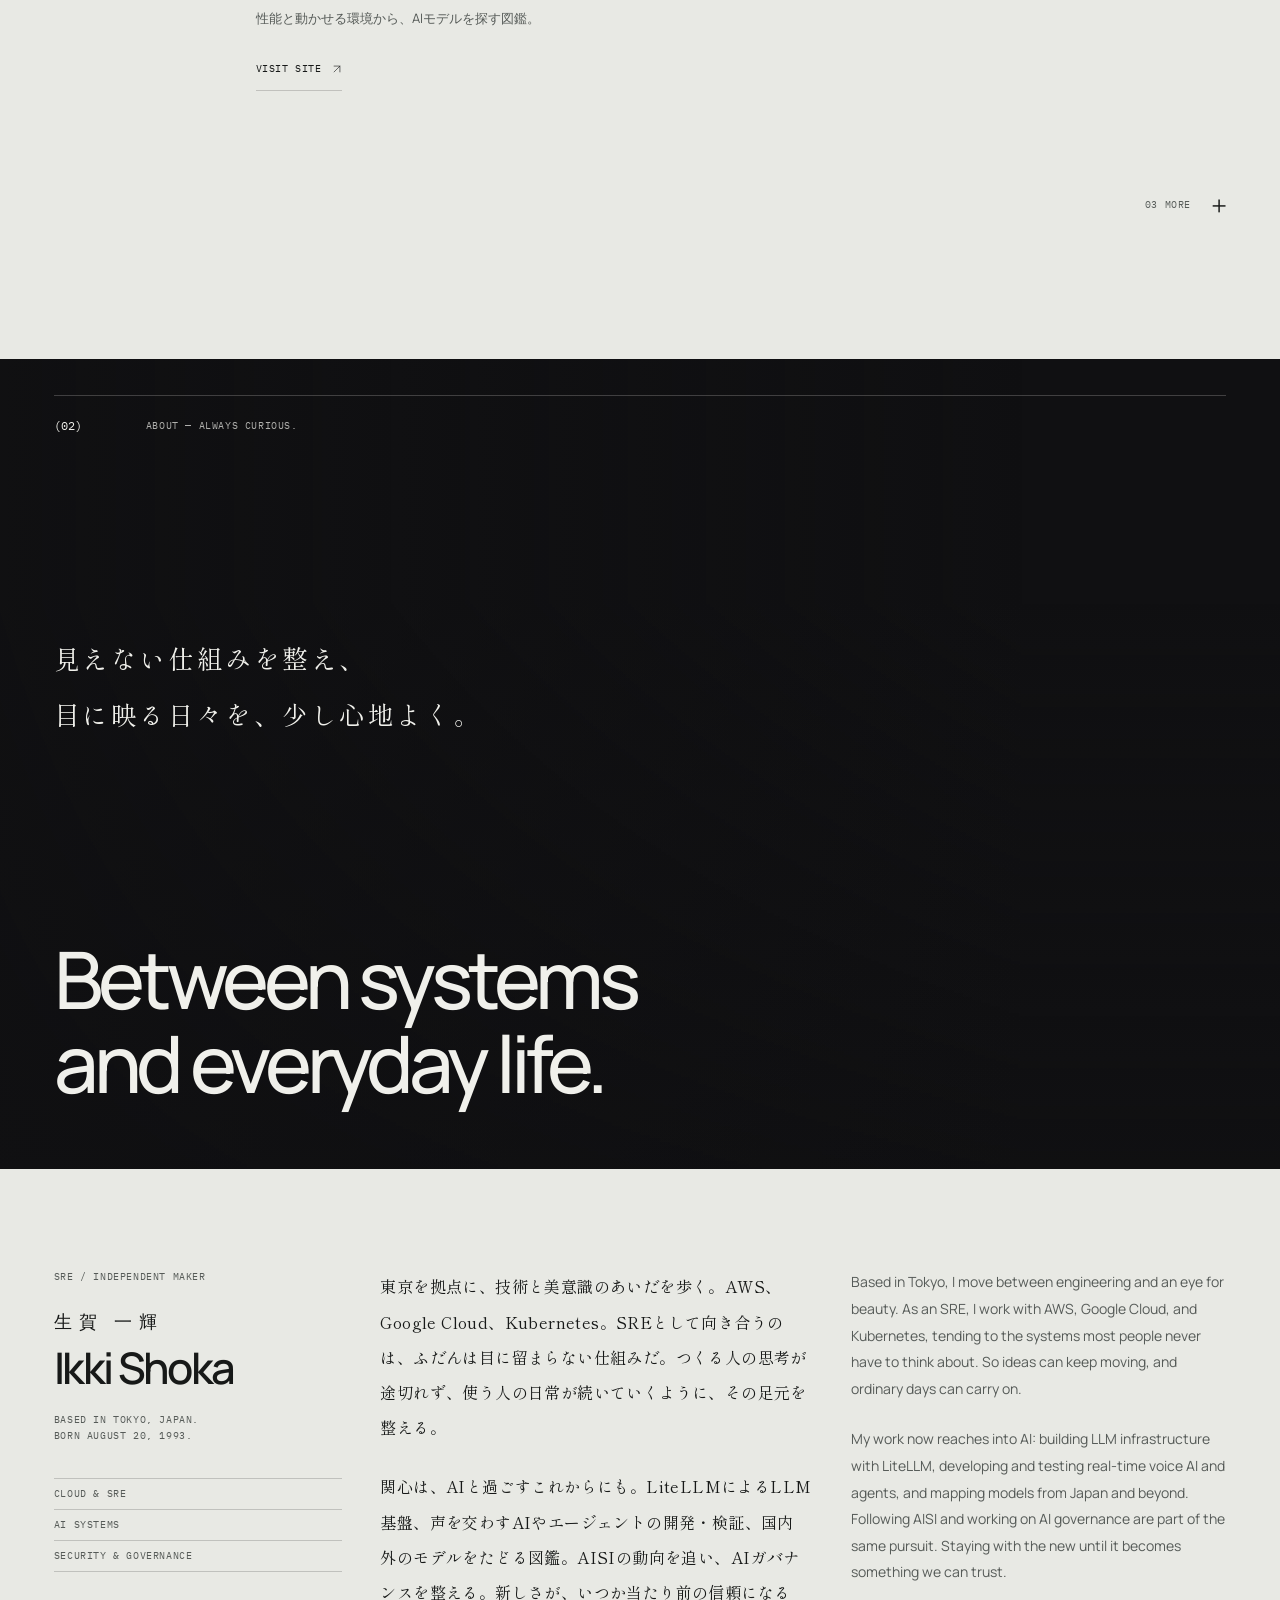
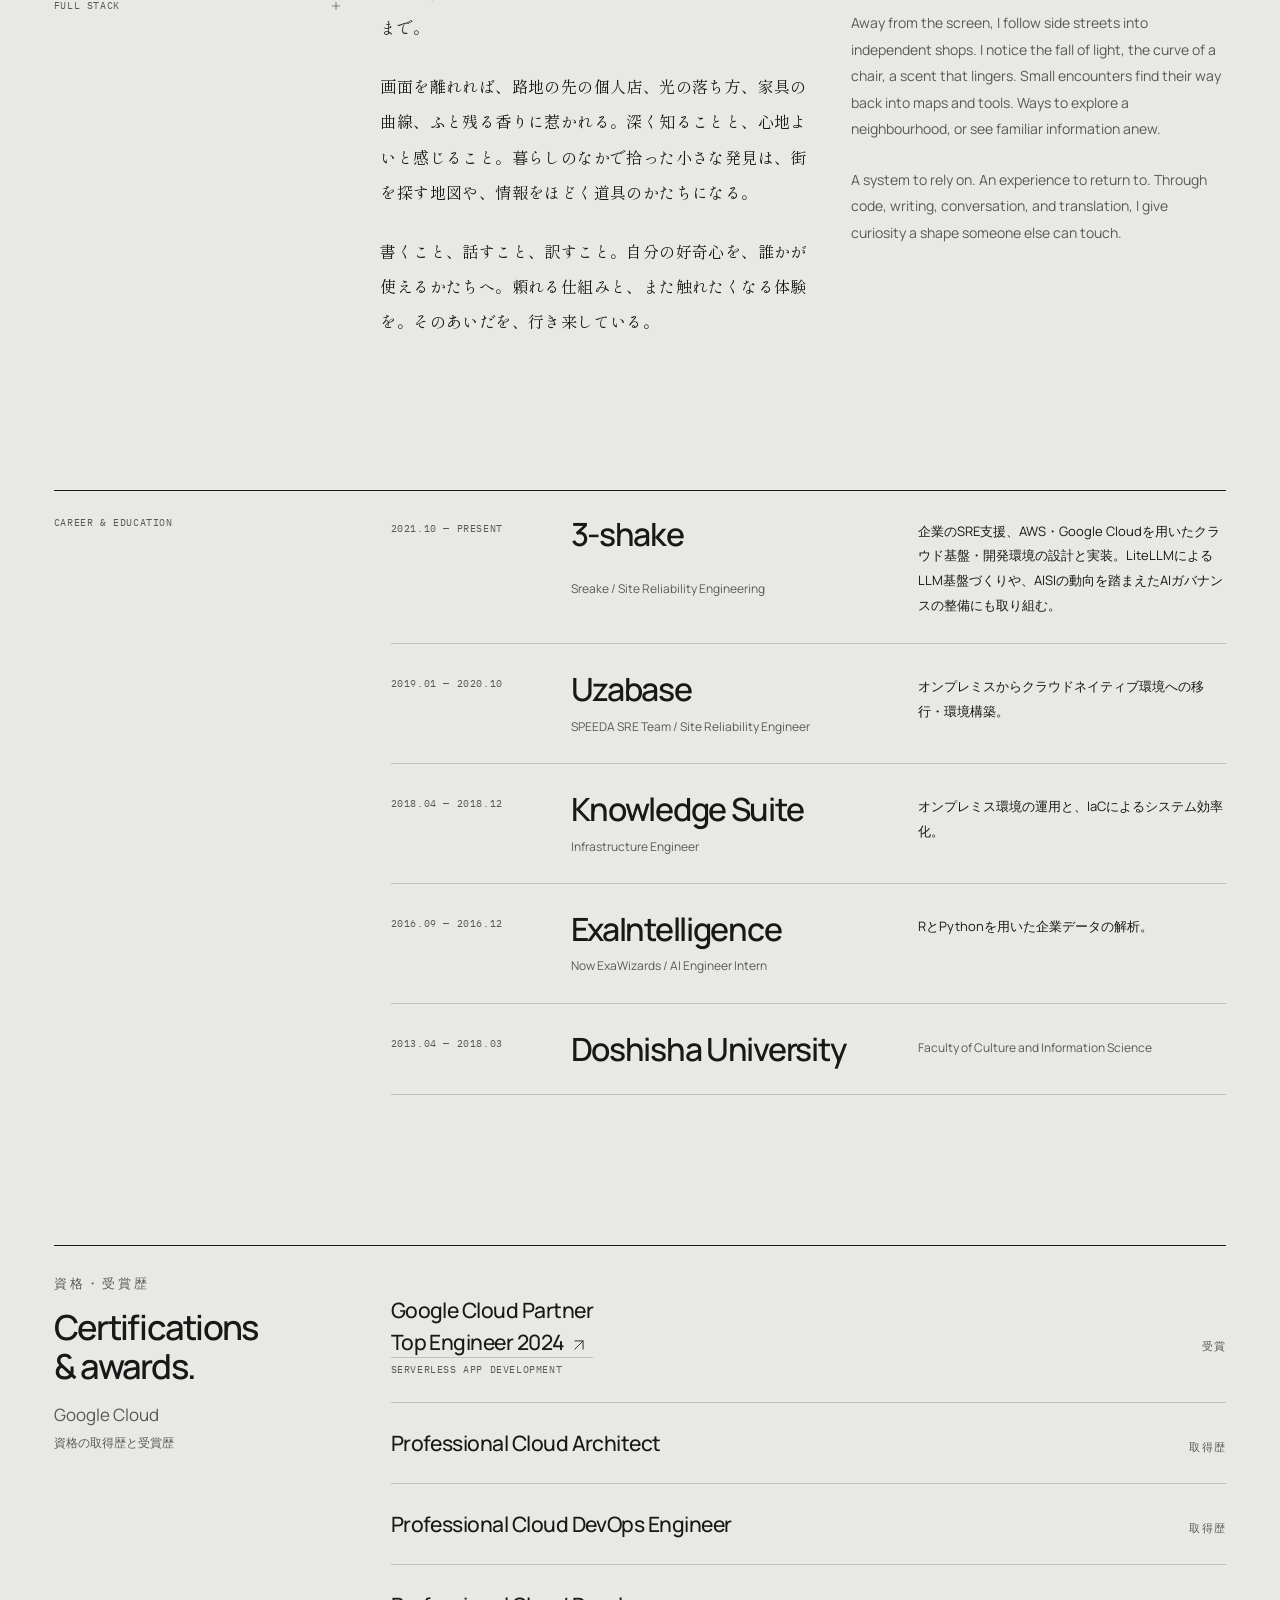
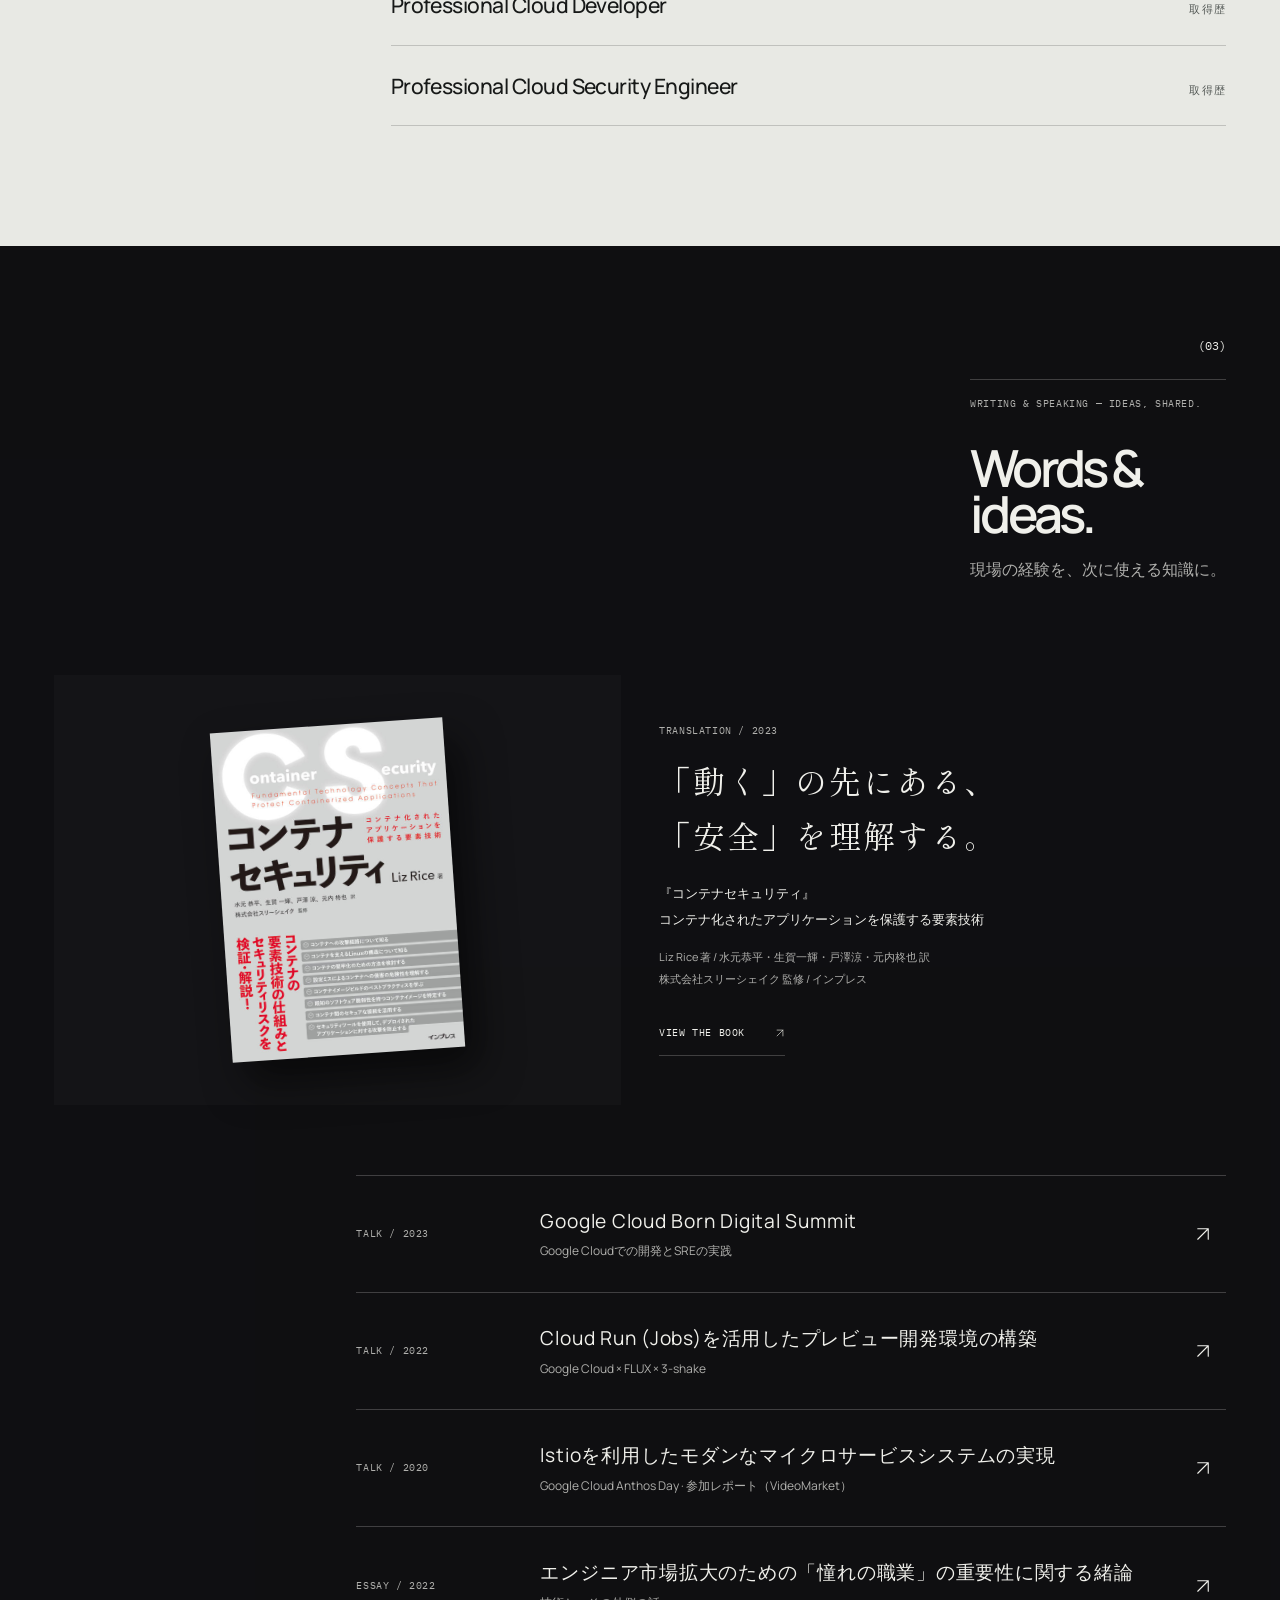
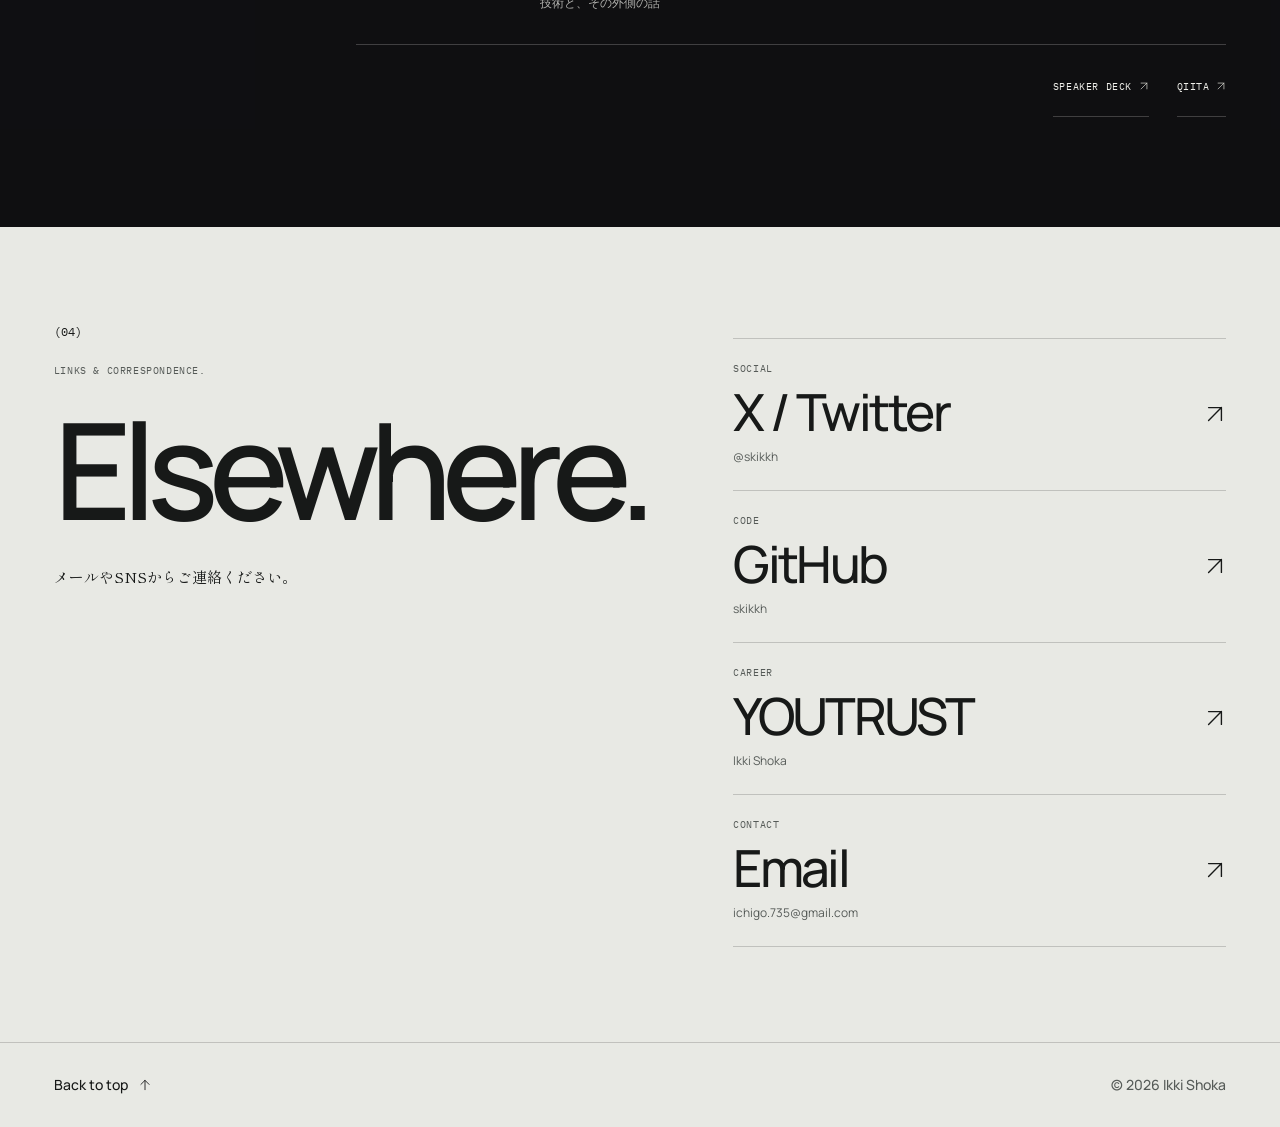
==== commit 50cececa: "Refresh the social card with the current portrait and 3D design" ====
--- a/index.html
+++ b/index.html
@@ -6,7 +6,12 @@
 <title>生賀一輝 — Ikki Shoka | SRE・クラウド・個人開発</title>
 <meta name="description" content="生賀一輝の個人サイト。SRE・AWS・Google Cloud・Kubernetesを軸に、クラウド・AI基盤と使い続けられる仕組みをつくる。経歴、個人開発、登壇、翻訳・執筆を紹介。">
 <link rel="canonical" href="https://skikkh.github.io/">
-<meta property="og:type" content="website"><meta property="og:locale" content="ja_JP"><meta property="og:title" content="生賀一輝 — Ikki Shoka"><meta property="og:description" content="美意識も、技術も。生賀一輝の仕事と個人開発。"><meta property="og:url" content="https://skikkh.github.io/"><meta property="og:image" content="https://skikkh.github.io/assets/og.jpg"><meta name="twitter:card" content="summary_large_image">
+<meta property="og:type" content="website"><meta property="og:locale" content="ja_JP"><meta property="og:title" content="生賀一輝 — Ikki Shoka"><meta property="og:description" content="美意識も、技術も。生賀一輝の仕事と個人開発。"><meta property="og:url" content="https://skikkh.github.io/">
+<meta property="og:image" content="https://skikkh.github.io/assets/og-21060953f1.jpg">
+<meta property="og:image:width" content="1200"><meta property="og:image:height" content="630"><meta property="og:image:type" content="image/jpeg">
+<meta property="og:image:alt" content="Ikki Shokaのポートフォリオ。人物写真とシルバーの立体モチーフを配した共有カード。">
+<meta name="twitter:card" content="summary_large_image"><meta name="twitter:image" content="https://skikkh.github.io/assets/og-21060953f1.jpg">
+<meta name="twitter:image:alt" content="Ikki Shokaのポートフォリオ。人物写真とシルバーの立体モチーフを配した共有カード。">
 <link rel="icon" type="image/svg+xml" href="/favicon.svg">
   <script type="module" crossorigin src="/assets/main-up9BJqTZ.js"></script>
   <link rel="modulepreload" crossorigin href="/assets/modulepreload-polyfill-P2Xu9kJm.js">
